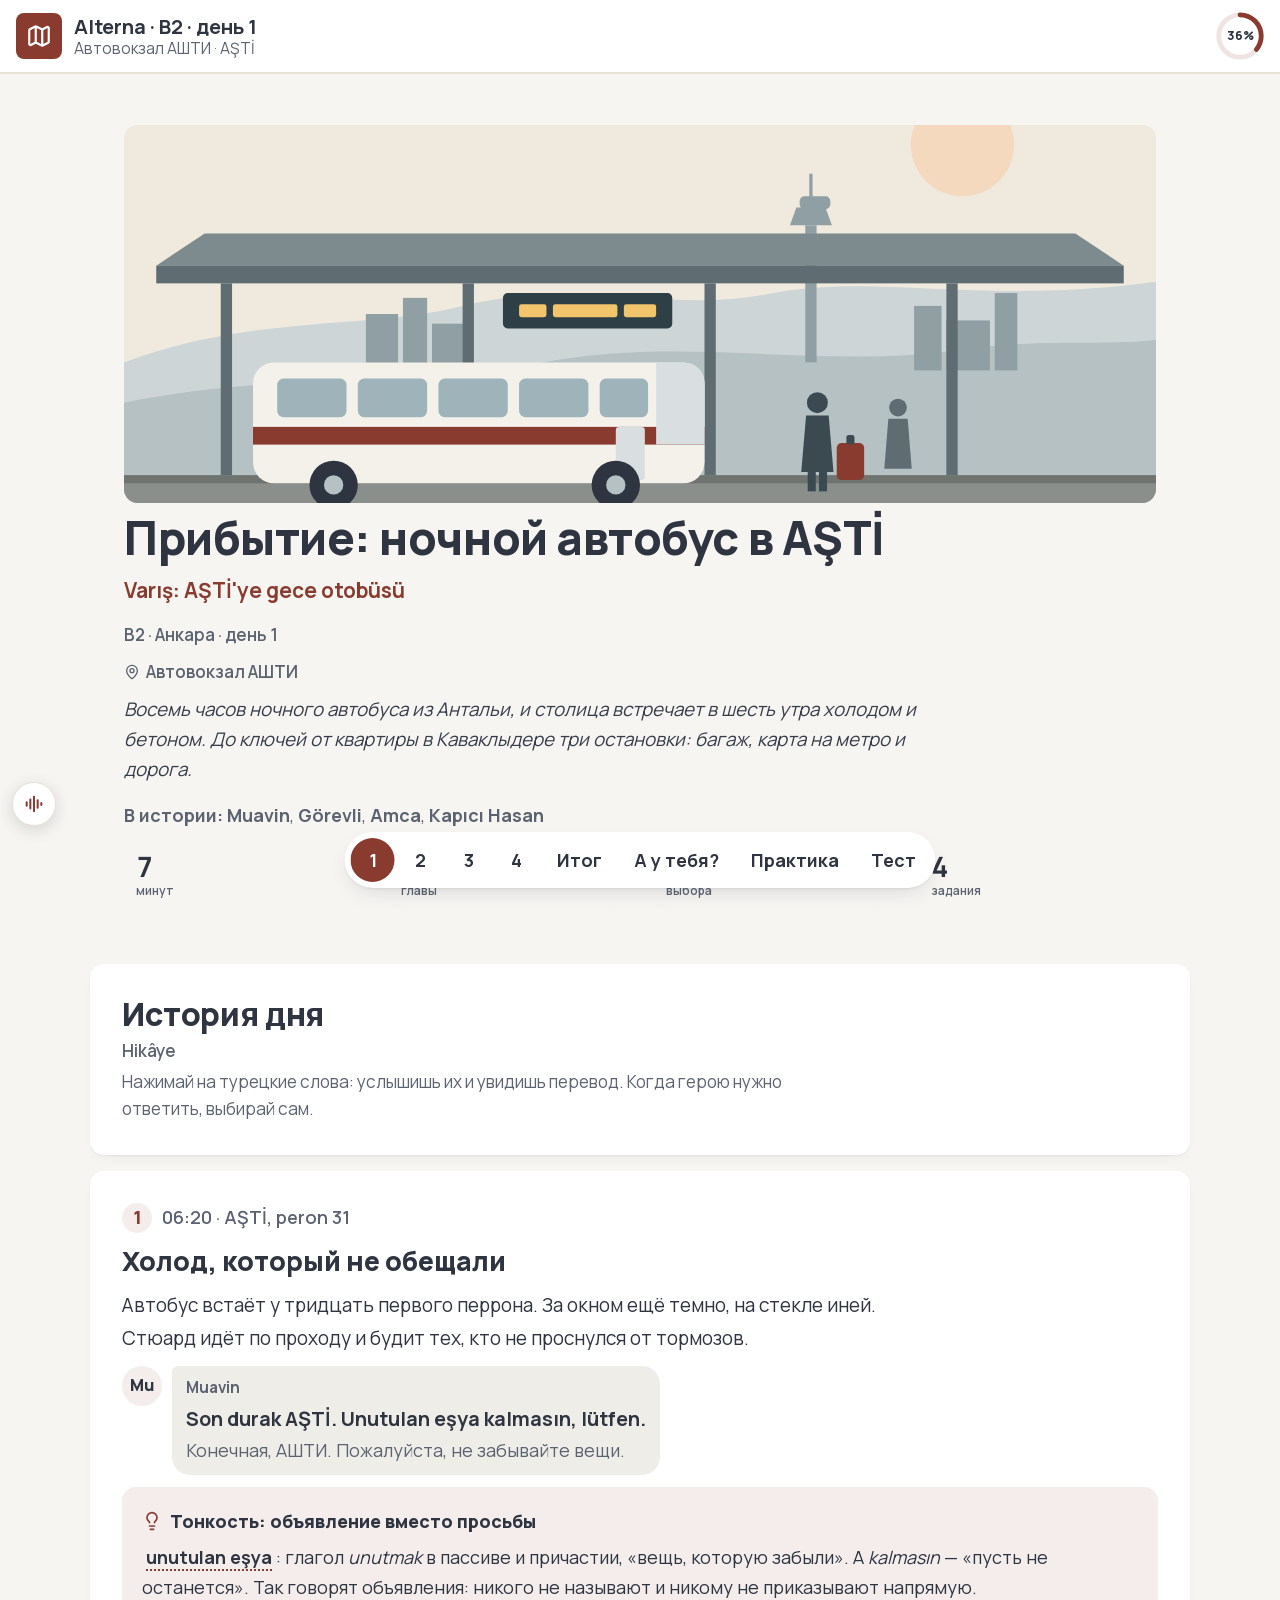
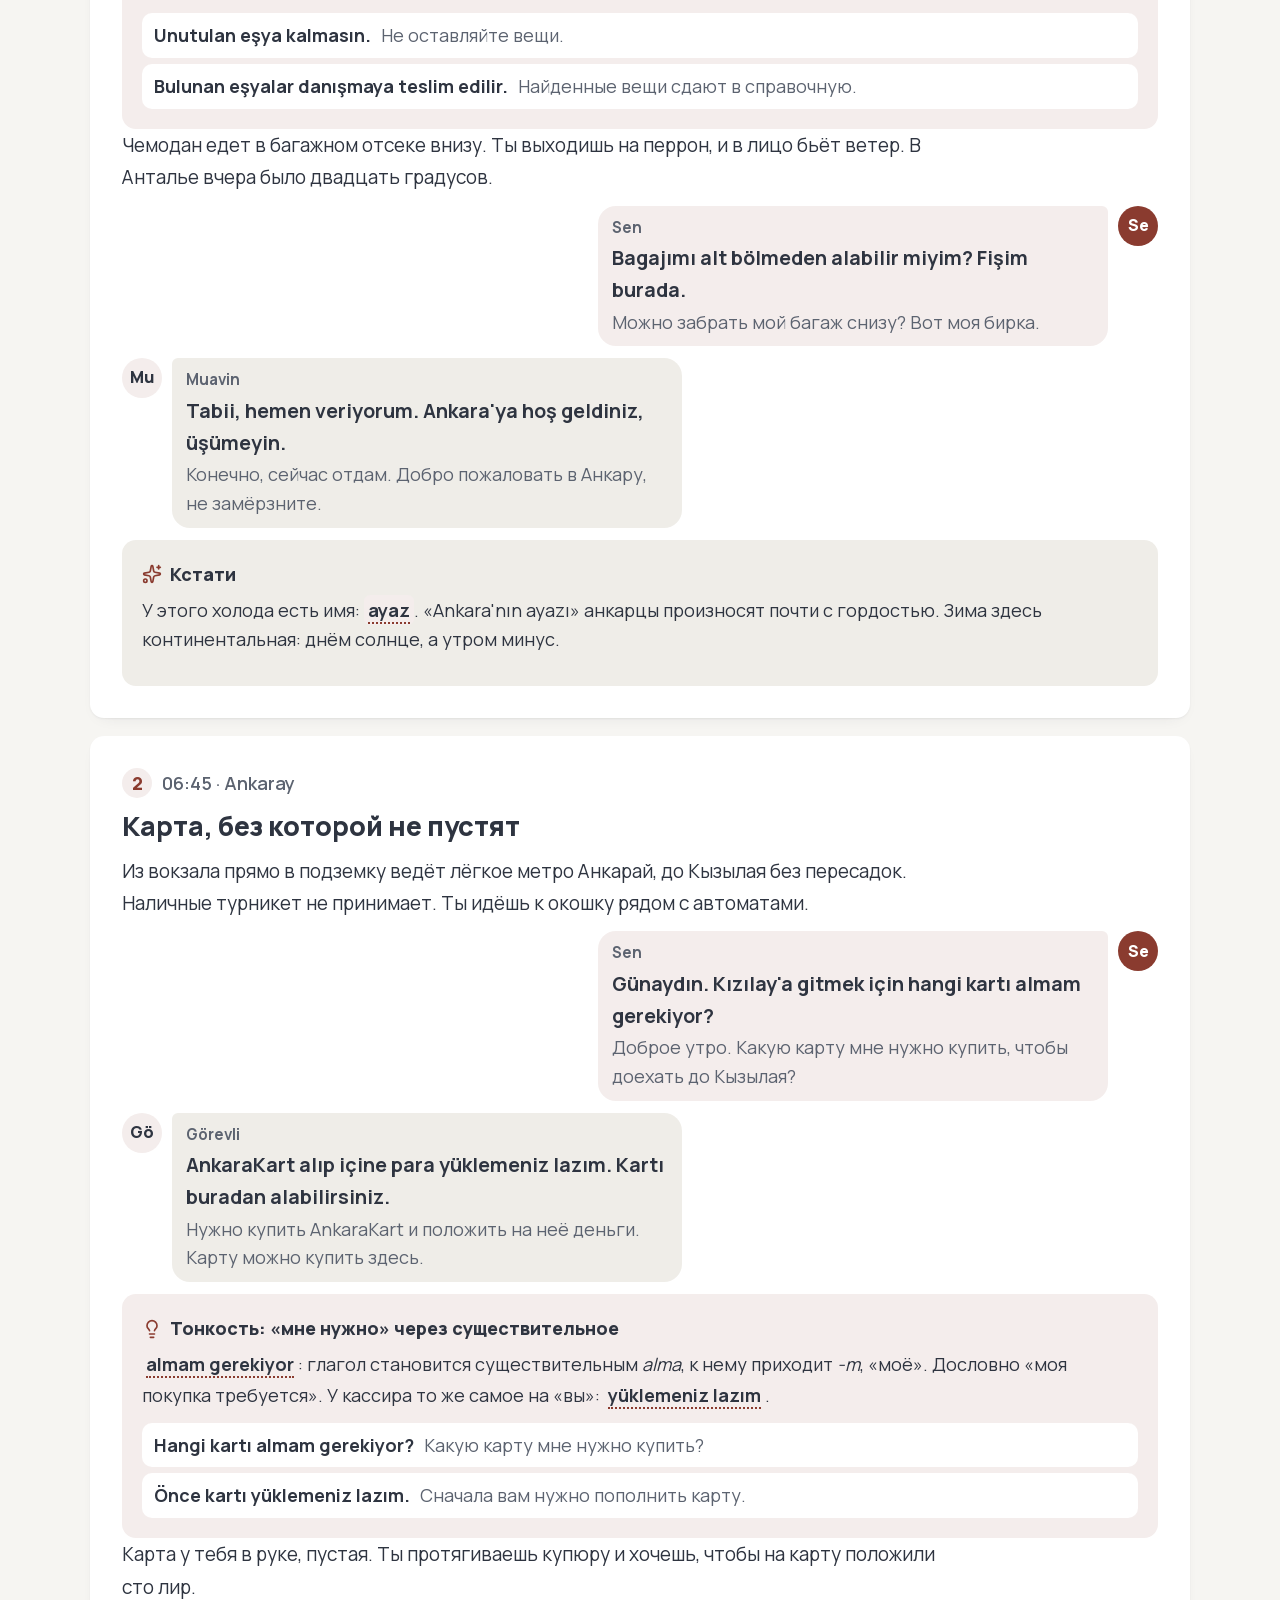
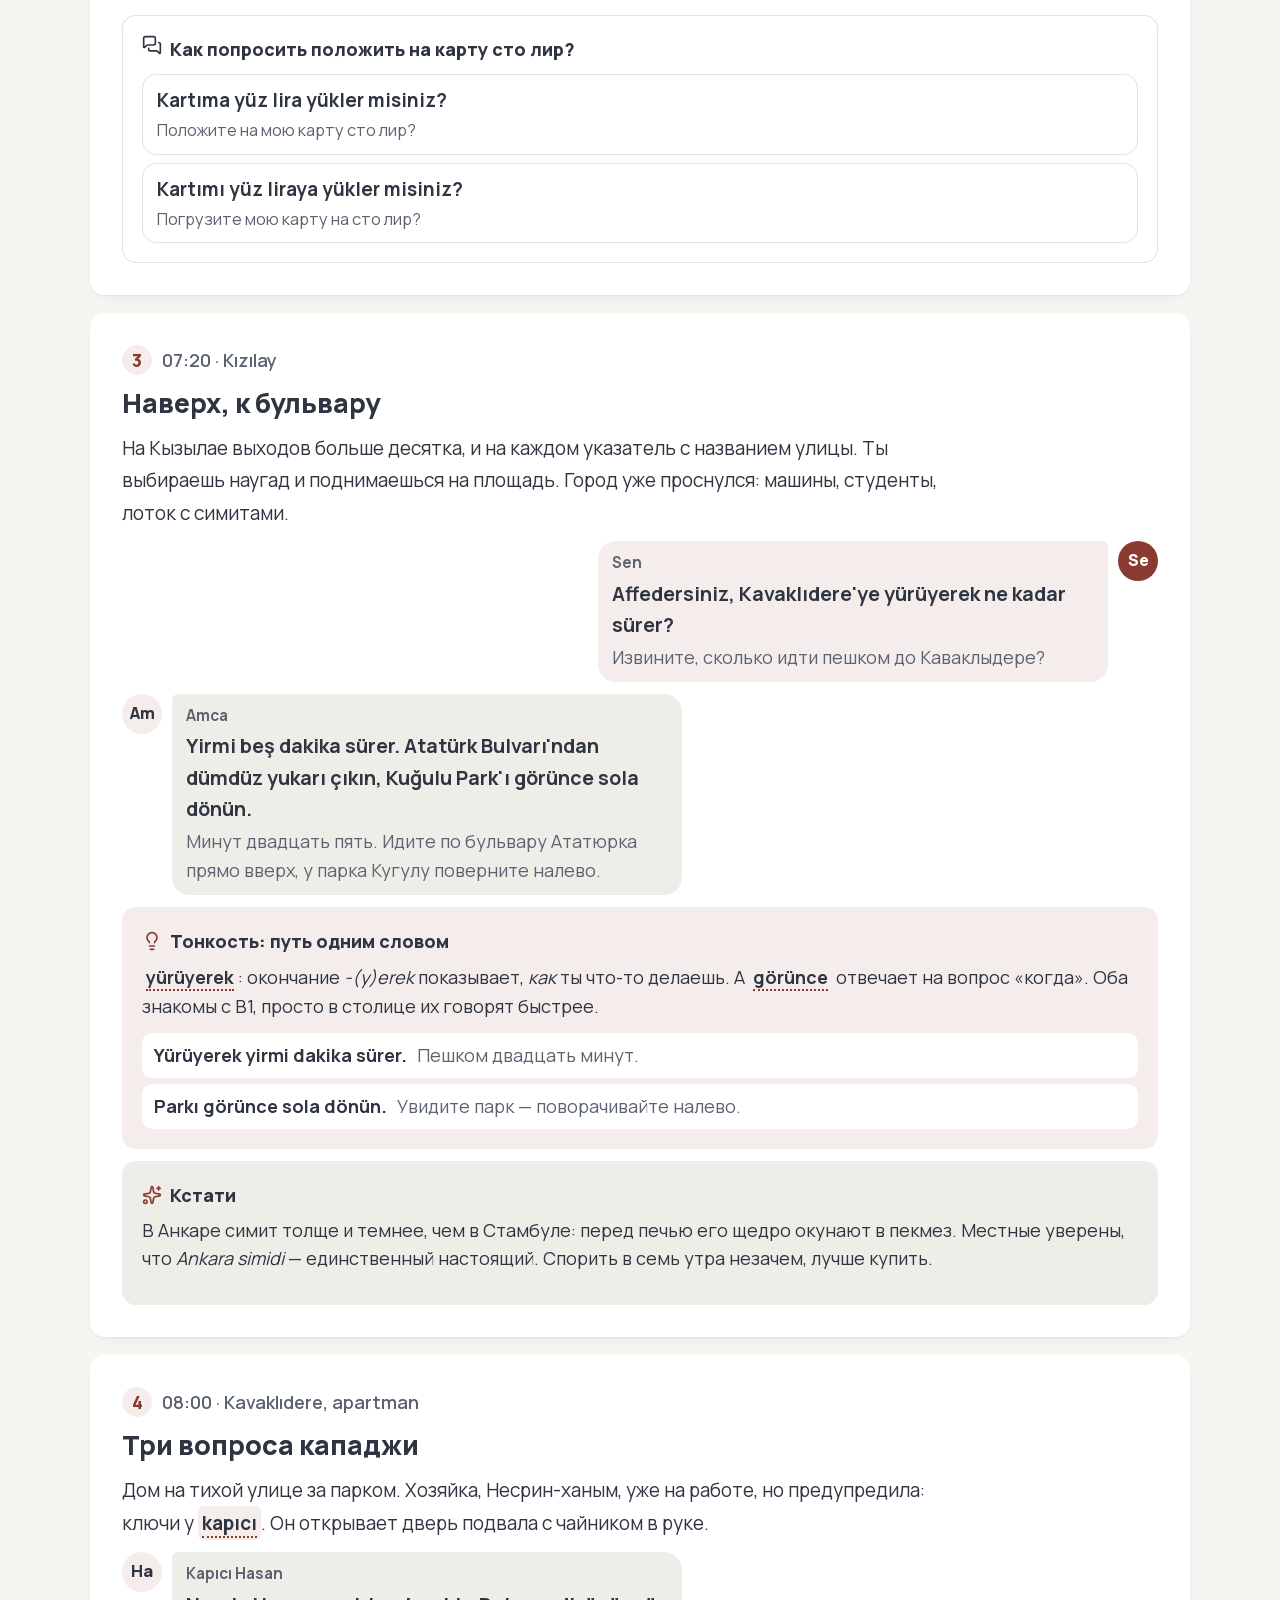
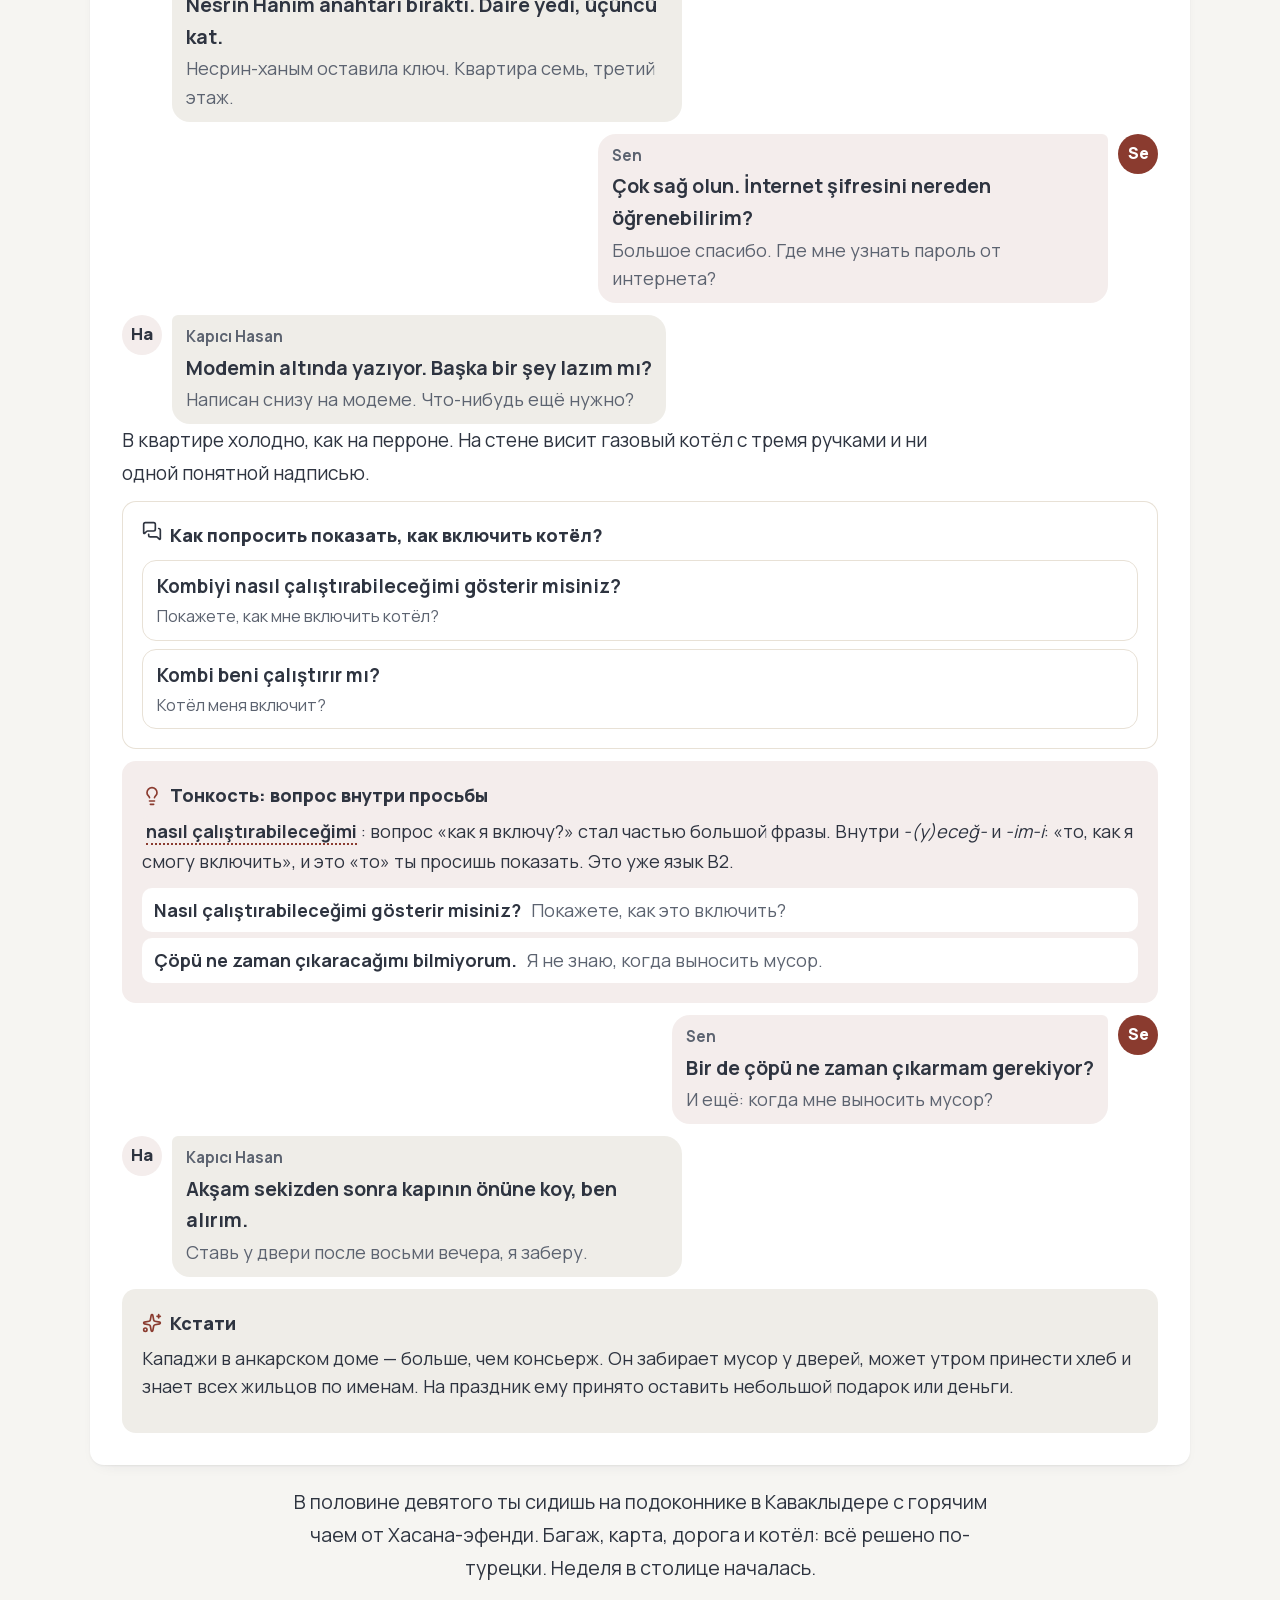
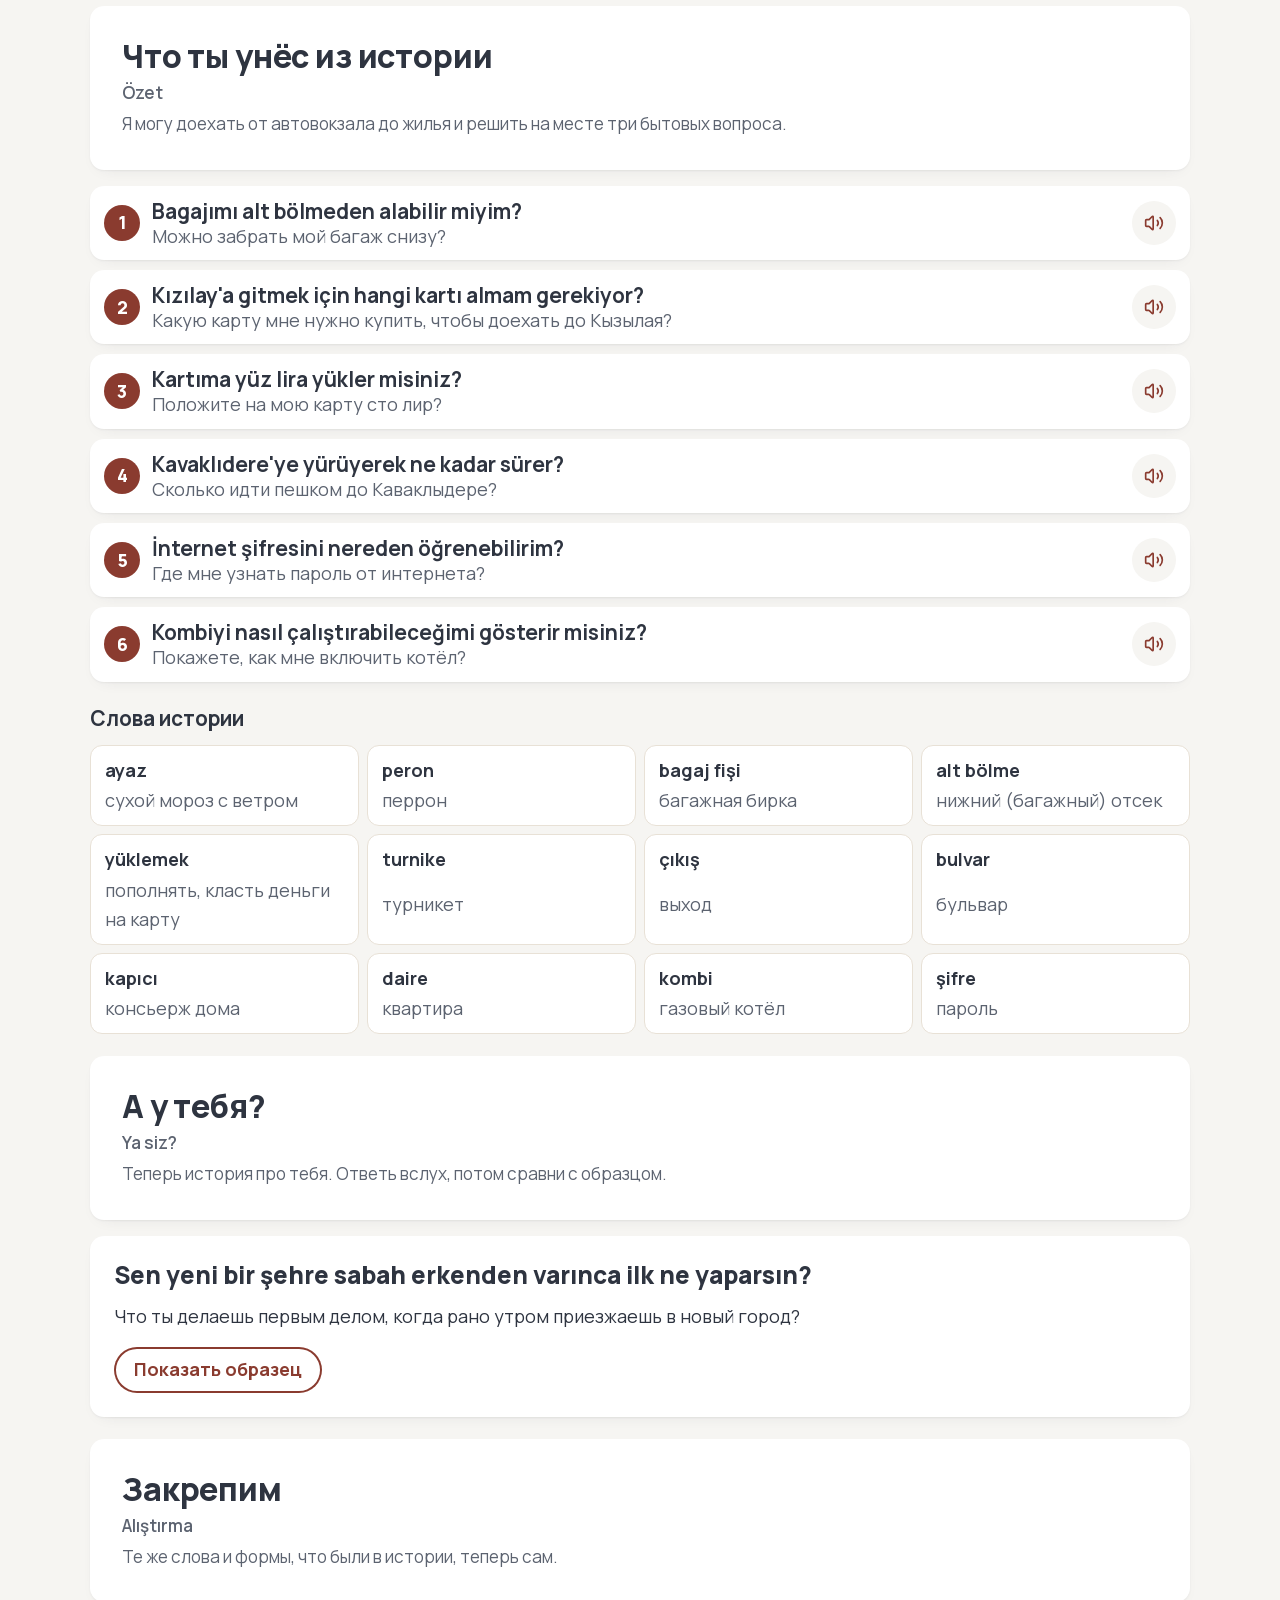
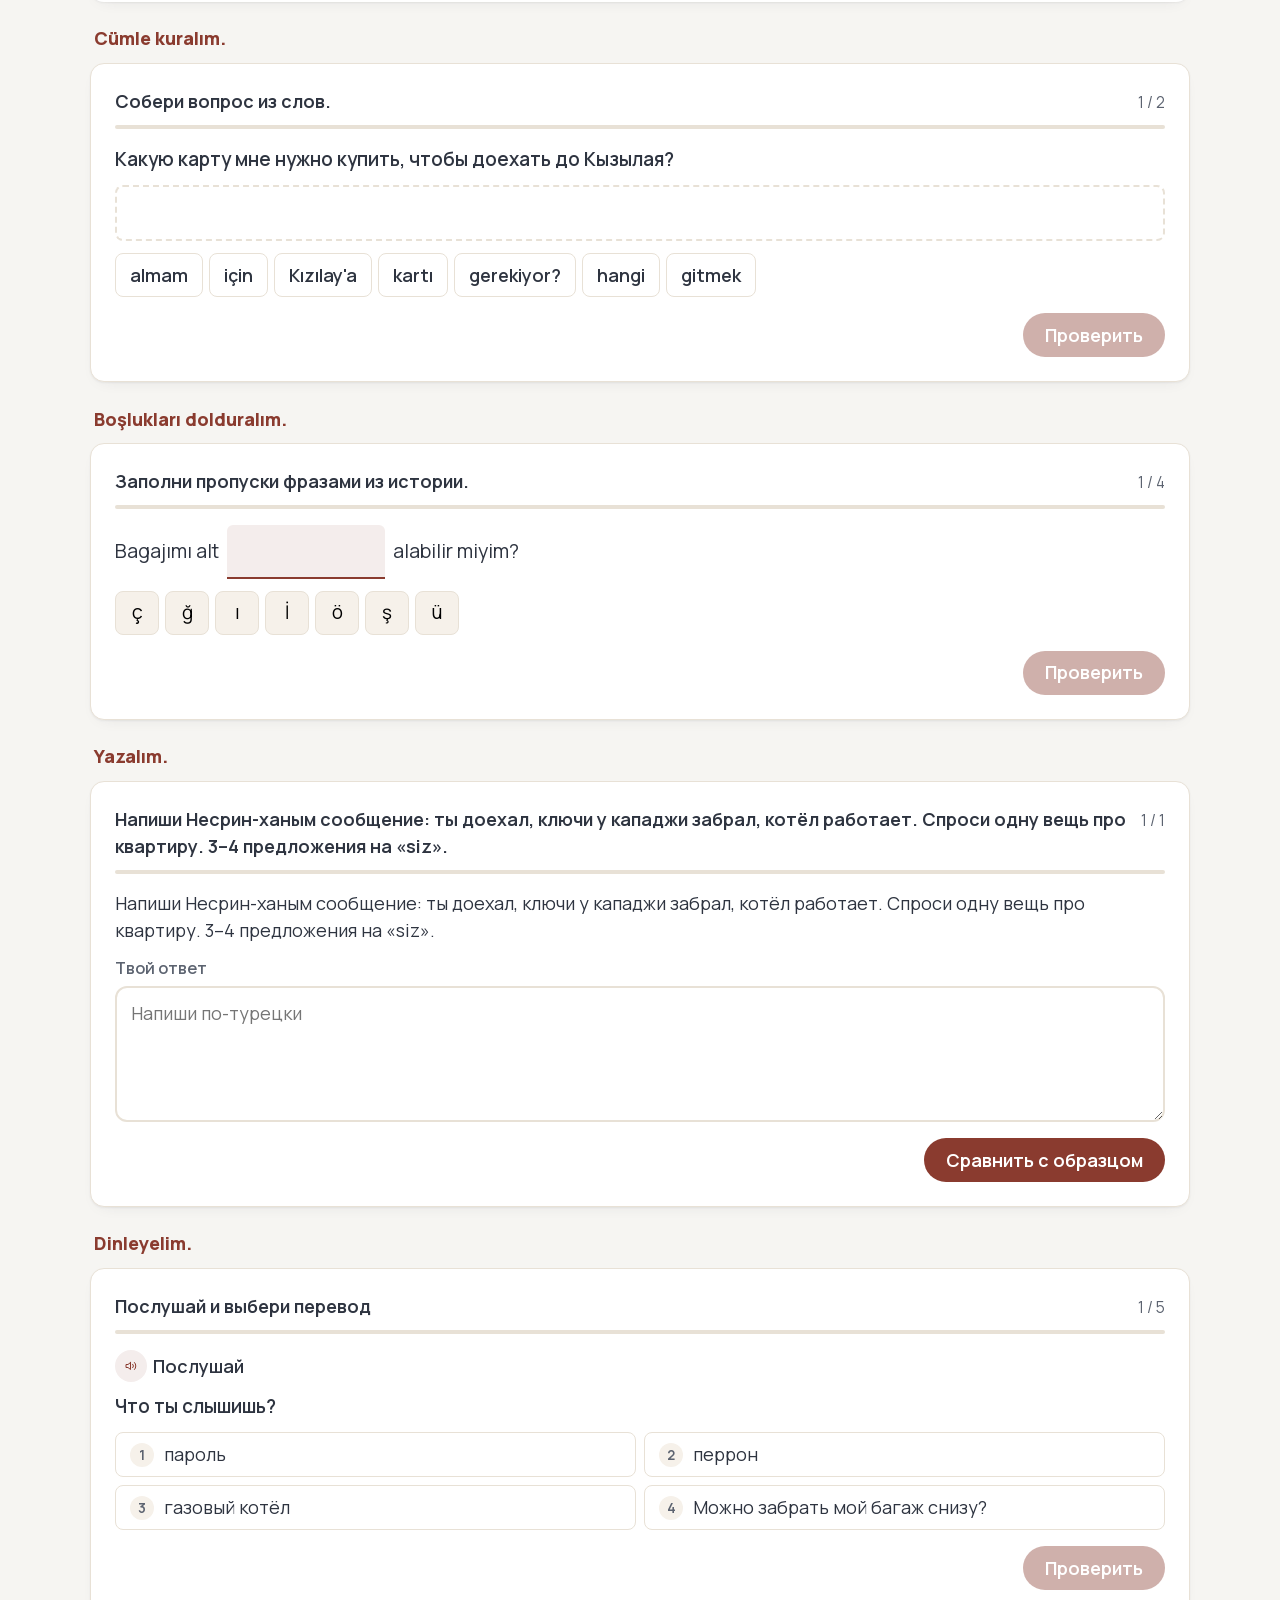
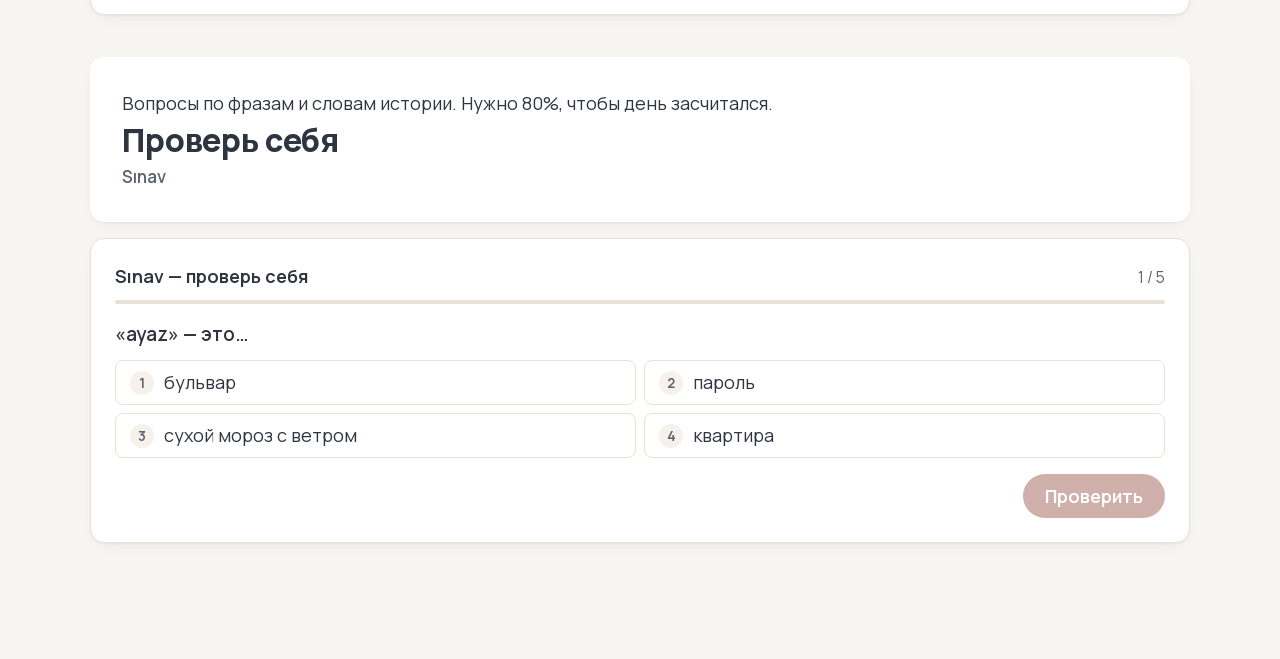
==== d.b2.01/index.html @ db825499 "Add alterna-ankara-b2" ====
<!doctype html>
<html lang="ru">
<head>
<meta charset="utf-8">
<meta name="viewport" content="width=device-width, initial-scale=1, viewport-fit=cover">
<meta name="color-scheme" content="light">
<meta name="alterna:topic" content="d.b2.01">
<meta name="alterna:version" content="1">
<meta name="alterna:lesson" content="1">
<meta name="alterna:kind" content="day">
<title>День 1. Прибытие: ночной автобус в AŞTİ</title>
<link rel="stylesheet" href="../kit/v1/kit.css">
<link rel="stylesheet" href="../kit/v1/lexicon.css">
<link rel="stylesheet" href="../kit/v1/day.css">
<link rel="stylesheet" href="../kit/v1/story.css">
<link rel="stylesheet" href="../kit/v1/lexicon-fonts.css">
<link rel="stylesheet" href="media/design.css">
</head>
<body class="lx dy st" data-city="ankara" data-lessons="1" data-design="b2-asti">
<!-- Собрано tools/build.mjs из src/days/d.b2.01.json. Руками не править. -->
<header class="lx-app">
  <span class="lx-app__logo"><span class="lx-app__ico"><svg aria-hidden="true" xmlns="http://www.w3.org/2000/svg" viewBox="0 0 24 24" fill="none" stroke="currentColor" stroke-width="2" stroke-linecap="round" stroke-linejoin="round" > <path d="M14.106 5.553a2 2 0 0 0 1.788 0l3.659-1.83A1 1 0 0 1 21 4.619v12.764a1 1 0 0 1-.553.894l-4.553 2.277a2 2 0 0 1-1.788 0l-4.212-2.106a2 2 0 0 0-1.788 0l-3.659 1.83A1 1 0 0 1 3 19.381V6.618a1 1 0 0 1 .553-.894l4.553-2.277a2 2 0 0 1 1.788 0z" /> <path d="M15 5.764v15" /> <path d="M9 3.236v15" /> </svg></span></span>
  <div class="lx-app__t"><b>Alterna · B2 · день 1</b><small>Автовокзал АШТИ · <span lang="tr">AŞTİ</span></small></div>
  
  <div class="lx-app__prog" title="Пройдено разделов урока"><svg class="lx-ring lx-app__ring" viewBox="0 0 36 36" aria-hidden="true"><circle class="lx-ring__bg" cx="18" cy="18" r="15.9155"/><circle class="lx-ring__fg" cx="18" cy="18" r="15.9155" pathLength="100" stroke-dasharray="0 100"/><text x="18" y="21" text-anchor="middle">0%</text></svg></div>
</header>
<main>
  <section data-section="intro" data-words="42" class="lx-hero">
      <div class="lx-scene" aria-hidden="true" data-ui><svg viewBox="0 0 1280 720" preserveAspectRatio="xMidYMid slice" width="100%" height="100%" focusable="false" xmlns="http://www.w3.org/2000/svg">
  <rect width="1280" height="720" fill="#efe9de"/>
  <circle cx="1040" cy="150" r="64" fill="#f4d9bf"/>
  <path d="M0 420 C160 360 300 380 420 350 C560 315 680 360 800 335 C930 308 1060 350 1280 320 V720 H0Z" fill="#cdd5d6"/>
  <path d="M0 470 C200 430 360 452 520 420 C700 386 860 430 1040 404 C1140 390 1220 400 1280 392 V720 H0Z" fill="#b5c1c3"/>
  <g fill="#8f9fa3">
    <rect x="845" y="250" width="14" height="170"/>
    <path d="M826 250 h52 l-8 -22 h-36z"/>
    <rect x="838" y="214" width="38" height="16" rx="6"/>
    <rect x="850" y="186" width="4" height="30"/>
    <rect x="300" y="360" width="40" height="70"/><rect x="346" y="340" width="30" height="90"/>
    <rect x="382" y="372" width="46" height="58"/><rect x="980" y="350" width="34" height="80"/>
    <rect x="1020" y="368" width="54" height="62"/><rect x="1080" y="334" width="28" height="96"/>
  </g>
  <rect x="0" y="560" width="1280" height="160" fill="#8a8f8c"/>
  <rect x="0" y="560" width="1280" height="10" fill="#6f7471"/>
  <g fill="#e8e2d6">
    <rect x="80" y="630" width="120" height="8"/><rect x="300" y="630" width="120" height="8"/>
    <rect x="520" y="630" width="120" height="8"/><rect x="740" y="630" width="120" height="8"/>
    <rect x="960" y="630" width="120" height="8"/><rect x="1180" y="630" width="120" height="8"/>
  </g>
  <path d="M40 300 H1240 L1180 260 H100Z" fill="#7d8b8f"/>
  <rect x="40" y="300" width="1200" height="22" fill="#5f6d72"/>
  <g fill="#5f6d72">
    <rect x="120" y="322" width="14" height="238"/><rect x="420" y="322" width="14" height="238"/>
    <rect x="720" y="322" width="14" height="238"/><rect x="1020" y="322" width="14" height="238"/>
  </g>
  <rect x="470" y="334" width="210" height="44" rx="6" fill="#2e3f45"/>
  <g fill="#f2c46b"><rect x="490" y="348" width="34" height="16" rx="3"/><rect x="532" y="348" width="80" height="16" rx="3"/><rect x="620" y="348" width="40" height="16" rx="3"/></g>
  <g>
    <rect x="160" y="420" width="560" height="150" rx="26" fill="#f4f1ea"/>
    <rect x="160" y="500" width="560" height="22" fill="#8a3b2f"/>
    <path d="M660 420 h34 a26 26 0 0 1 26 26 v76 h-60z" fill="#d9dfe0"/>
    <g fill="#9fb3bb"><rect x="190" y="440" width="86" height="48" rx="8"/><rect x="290" y="440" width="86" height="48" rx="8"/><rect x="390" y="440" width="86" height="48" rx="8"/><rect x="490" y="440" width="86" height="48" rx="8"/><rect x="590" y="440" width="60" height="48" rx="8"/></g>
    <rect x="610" y="500" width="36" height="66" rx="4" fill="#d9dfe0"/>
    <circle cx="260" cy="572" r="30" fill="#2e3440"/><circle cx="260" cy="572" r="12" fill="#b5c1c3"/>
    <circle cx="610" cy="572" r="30" fill="#2e3440"/><circle cx="610" cy="572" r="12" fill="#b5c1c3"/>
  </g>
  <g fill="#3a4a50">
    <circle cx="860" cy="470" r="13"/><path d="M846 486 h28 l6 70 h-40z"/><rect x="848" y="556" width="10" height="24"/><rect x="862" y="556" width="10" height="24"/>
    <rect x="884" y="520" width="34" height="46" rx="6" fill="#8a3b2f"/><rect x="896" y="510" width="10" height="12" rx="3"/>
    <circle cx="960" cy="476" r="11" fill="#5f6d72"/><path d="M948 490 h24 l5 62 h-34z" fill="#5f6d72"/>
  </g>
</svg></div>
      <p class="lx-tag">B2 · Анкара · день 1</p>
      <h1>Прибытие: ночной автобус в AŞTİ</h1>
      <p class="lx-hero__tr" lang="tr">Varış: AŞTİ'ye gece otobüsü</p>
      <p class="lx-hero__meta"><span class="lx-hero__pin"><svg aria-hidden="true" xmlns="http://www.w3.org/2000/svg" viewBox="0 0 24 24" fill="none" stroke="currentColor" stroke-width="2" stroke-linecap="round" stroke-linejoin="round" > <path d="M20 10c0 4.993-5.539 10.193-7.399 11.799a1 1 0 0 1-1.202 0C9.539 20.193 4 14.993 4 10a8 8 0 0 1 16 0" /> <circle cx="12" cy="10" r="3" /> </svg></span><span>Автовокзал АШТИ</span></p>
      <p class="lx-hero__intro st-hook">Восемь часов ночного автобуса из Антальи, и столица встречает в шесть утра холодом и бетоном. До ключей от квартиры в Каваклыдере три остановки: багаж, карта на метро и дорога.</p>
      <p class="st-cast"><span>В истории:</span> <b lang="tr">Muavin</b>, <b lang="tr">Görevli</b>, <b lang="tr">Amca</b>, <b lang="tr">Kapıcı Hasan</b></p>
      <ul class="lx-stats" data-ui>
        <li><b>7</b><span>минут</span></li><li><b>4</b><span>главы</span></li><li><b>2</b><span>выбора</span></li><li><b>4</b><span>задания</span></li>
      </ul>
  </section>

  <nav class="st-toc" data-scrollbar aria-label="Разделы урока">
    <ol class="st-toc__l">
      <li><a href="#ch-1" data-toc="ch-1" aria-label="Глава 1: Холод, который не обещали">1</a></li><li><a href="#ch-2" data-toc="ch-2" aria-label="Глава 2: Карта, без которой не пустят">2</a></li><li><a href="#ch-3" data-toc="ch-3" aria-label="Глава 3: Наверх, к бульвару">3</a></li><li><a href="#ch-4" data-toc="ch-4" aria-label="Глава 4: Три вопроса кападжи">4</a></li>
      <li><a href="#p-ozet" data-toc="p-ozet">Итог</a></li><li><a href="#p-yasiz" data-toc="p-yasiz">А у тебя?</a></li><li><a href="#p-practice" data-toc="p-practice">Практика</a></li><li><a href="#p-check" data-toc="p-check">Тест</a></li>
    </ol>
    <span class="st-toc__bar" aria-hidden="true"></span>
  </nav>

  <section data-section="hikaye" data-words="455" id="p-hikaye" class="st-sec">
      <div class="lx-ph st-head">
        <p class="lx-kicker"><span class="lx-kicker__ico"><svg aria-hidden="true" xmlns="http://www.w3.org/2000/svg" viewBox="0 0 24 24" fill="none" stroke="currentColor" stroke-width="2" stroke-linecap="round" stroke-linejoin="round" > <path d="M12 5v16" /> <path d="M16 13h2" /> <path d="M16 9h2" /> <path d="M20.001 19A2 2 0 0022 17V5a2 2 0 00-1.999-2L16 3.002A5 5 0 0012 5a5 5 0 00-4-2H4a2 2 0 00-2 2v12a2 2 0 001.999 2H8a5 5 0 014 2 5 5 0 014-2z" /> <path d="M6 13h2" /> <path d="M6 9h2" /> </svg></span><span lang="tr">Hikâye</span></p>
        <h2>История дня</h2>
        <p class="lx-hint">Нажимай на турецкие слова: услышишь их и увидишь перевод. Когда герою нужно ответить, выбирай сам.</p>
      </div>
      <div class="st-chs">
      <article class="st-ch" id="ch-1" style="--i:0">
        <p class="st-ch__k"><span class="st-ch__n" data-ui>1</span><span class="st-ch__t">06:20 · AŞTİ, peron 31</span></p>
        <h3 class="st-ch__h">Холод, который не обещали</h3>
        <p class="st-p">Автобус встаёт у тридцать первого перрона. За окном ещё темно, на стекле иней. Стюард идёт по проходу и будит тех, кто не проснулся от тормозов.</p>
        <div class="st-b"><span class="st-b__ava" aria-hidden="true" data-ui>Mu</span><div class="st-b__body"><span class="st-b__who" lang="tr">Muavin</span><p class="st-b__tr" lang="tr" data-say="Son durak AŞTİ. Unutulan eşya kalmasın, lütfen.">Son durak AŞTİ. Unutulan eşya kalmasın, lütfen.</p><p class="st-b__ru">Конечная, АШТИ. Пожалуйста, не забывайте вещи.</p></div></div>
        <div class="st-note" role="note"><p class="st-note__h"><span class="st-note__ico"><svg aria-hidden="true" xmlns="http://www.w3.org/2000/svg" viewBox="0 0 24 24" fill="none" stroke="currentColor" stroke-width="2" stroke-linecap="round" stroke-linejoin="round" > <path d="M15 14c.2-1 .7-1.7 1.5-2.5 1-.9 1.5-2.2 1.5-3.5A6 6 0 0 0 6 8c0 1 .2 2.2 1.5 3.5.7.7 1.3 1.5 1.5 2.5" /> <path d="M9 18h6" /> <path d="M10 22h4" /> </svg></span><span>Тонкость: объявление вместо просьбы</span></p><p><button type="button" class="st-w" data-say="unutulan eşya" aria-expanded="false"><span lang="tr">unutulan eşya</span><span class="st-w__ru">забытая вещь</span></button>: глагол <em>unutmak</em> в пассиве и причастии, «вещь, которую забыли». А <em>kalmasın</em> — «пусть не останется». Так говорят объявления: никого не называют и никому не приказывают напрямую.</p><ul class="st-note__ex"><li><b lang="tr" data-say="Unutulan eşya kalmasın.">Unutulan eşya kalmasın.</b><span>Не оставляйте вещи.</span></li><li><b lang="tr" data-say="Bulunan eşyalar danışmaya teslim edilir.">Bulunan eşyalar danışmaya teslim edilir.</b><span>Найденные вещи сдают в справочную.</span></li></ul></div>
        <p class="st-p">Чемодан едет в багажном отсеке внизу. Ты выходишь на перрон, и в лицо бьёт ветер. В Анталье вчера было двадцать градусов.</p>
        <div class="st-b st-b--me"><span class="st-b__ava" aria-hidden="true" data-ui>Se</span><div class="st-b__body"><span class="st-b__who" lang="tr">Sen</span><p class="st-b__tr" lang="tr" data-say="Bagajımı alt bölmeden alabilir miyim? Fişim burada.">Bagajımı alt bölmeden alabilir miyim? Fişim burada.</p><p class="st-b__ru">Можно забрать мой багаж снизу? Вот моя бирка.</p></div></div>
        <div class="st-b"><span class="st-b__ava" aria-hidden="true" data-ui>Mu</span><div class="st-b__body"><span class="st-b__who" lang="tr">Muavin</span><p class="st-b__tr" lang="tr" data-say="Tabii, hemen veriyorum. Ankara'ya hoş geldiniz, üşümeyin.">Tabii, hemen veriyorum. Ankara'ya hoş geldiniz, üşümeyin.</p><p class="st-b__ru">Конечно, сейчас отдам. Добро пожаловать в Анкару, не замёрзните.</p></div></div>
        <div class="st-quirk" role="note"><p class="st-quirk__h"><span class="st-quirk__ico"><svg aria-hidden="true" xmlns="http://www.w3.org/2000/svg" viewBox="0 0 24 24" fill="none" stroke="currentColor" stroke-width="2" stroke-linecap="round" stroke-linejoin="round" > <path d="M11.017 2.814a1 1 0 0 1 1.966 0l1.051 5.558a2 2 0 0 0 1.594 1.594l5.558 1.051a1 1 0 0 1 0 1.966l-5.558 1.051a2 2 0 0 0-1.594 1.594l-1.051 5.558a1 1 0 0 1-1.966 0l-1.051-5.558a2 2 0 0 0-1.594-1.594l-5.558-1.051a1 1 0 0 1 0-1.966l5.558-1.051a2 2 0 0 0 1.594-1.594z" /> <path d="M20 2v4" /> <path d="M22 4h-4" /> <circle cx="4" cy="20" r="2" /> </svg></span><span>Кстати</span></p><p>У этого холода есть имя: <button type="button" class="st-w" data-say="ayaz" aria-expanded="false"><span lang="tr">ayaz</span><span class="st-w__ru">сухой мороз с ветром</span></button>. «Ankara'nın ayazı» анкарцы произносят почти с гордостью. Зима здесь континентальная: днём солнце, а утром минус.</p></div>
      </article>
      <article class="st-ch" id="ch-2" style="--i:1">
        <p class="st-ch__k"><span class="st-ch__n" data-ui>2</span><span class="st-ch__t">06:45 · Ankaray</span></p>
        <h3 class="st-ch__h">Карта, без которой не пустят</h3>
        <p class="st-p">Из вокзала прямо в подземку ведёт лёгкое метро Анкарай, до Кызылая без пересадок. Наличные турникет не принимает. Ты идёшь к окошку рядом с автоматами.</p>
        <div class="st-b st-b--me"><span class="st-b__ava" aria-hidden="true" data-ui>Se</span><div class="st-b__body"><span class="st-b__who" lang="tr">Sen</span><p class="st-b__tr" lang="tr" data-say="Günaydın. Kızılay'a gitmek için hangi kartı almam gerekiyor?">Günaydın. Kızılay'a gitmek için hangi kartı almam gerekiyor?</p><p class="st-b__ru">Доброе утро. Какую карту мне нужно купить, чтобы доехать до Кызылая?</p></div></div>
        <div class="st-b"><span class="st-b__ava" aria-hidden="true" data-ui>Gö</span><div class="st-b__body"><span class="st-b__who" lang="tr">Görevli</span><p class="st-b__tr" lang="tr" data-say="AnkaraKart alıp içine para yüklemeniz lazım. Kartı buradan alabilirsiniz.">AnkaraKart alıp içine para yüklemeniz lazım. Kartı buradan alabilirsiniz.</p><p class="st-b__ru">Нужно купить AnkaraKart и положить на неё деньги. Карту можно купить здесь.</p></div></div>
        <div class="st-note" role="note"><p class="st-note__h"><span class="st-note__ico"><svg aria-hidden="true" xmlns="http://www.w3.org/2000/svg" viewBox="0 0 24 24" fill="none" stroke="currentColor" stroke-width="2" stroke-linecap="round" stroke-linejoin="round" > <path d="M15 14c.2-1 .7-1.7 1.5-2.5 1-.9 1.5-2.2 1.5-3.5A6 6 0 0 0 6 8c0 1 .2 2.2 1.5 3.5.7.7 1.3 1.5 1.5 2.5" /> <path d="M9 18h6" /> <path d="M10 22h4" /> </svg></span><span>Тонкость: «мне нужно» через существительное</span></p><p><button type="button" class="st-w" data-say="almam gerekiyor" aria-expanded="false"><span lang="tr">almam gerekiyor</span><span class="st-w__ru">мне нужно купить</span></button>: глагол становится существительным <em>alma</em>, к нему приходит <em>-m</em>, «моё». Дословно «моя покупка требуется». У кассира то же самое на «вы»: <button type="button" class="st-w" data-say="yüklemeniz lazım" aria-expanded="false"><span lang="tr">yüklemeniz lazım</span><span class="st-w__ru">вам нужно пополнить</span></button>.</p><ul class="st-note__ex"><li><b lang="tr" data-say="Hangi kartı almam gerekiyor?">Hangi kartı almam gerekiyor?</b><span>Какую карту мне нужно купить?</span></li><li><b lang="tr" data-say="Önce kartı yüklemeniz lazım.">Önce kartı yüklemeniz lazım.</b><span>Сначала вам нужно пополнить карту.</span></li></ul></div>
        <p class="st-p">Карта у тебя в руке, пустая. Ты протягиваешь купюру и хочешь, чтобы на карту положили сто лир.</p>
        <div class="st-choice" data-choice="ch2-6">
          <p class="st-choice__q"><span class="st-choice__ico"><svg aria-hidden="true" xmlns="http://www.w3.org/2000/svg" viewBox="0 0 24 24" fill="none" stroke="currentColor" stroke-width="2" stroke-linecap="round" stroke-linejoin="round" > <path d="M16 10a2 2 0 0 1-2 2H6.828a2 2 0 0 0-1.414.586l-2.202 2.202A.71.71 0 0 1 2 14.286V4a2 2 0 0 1 2-2h10a2 2 0 0 1 2 2z" /> <path d="M20 9a2 2 0 0 1 2 2v10.286a.71.71 0 0 1-1.212.502l-2.202-2.202A2 2 0 0 0 17.172 19H10a2 2 0 0 1-2-2v-1" /> </svg></span><span>Как попросить положить на карту сто лир?</span></p>
          <div class="st-choice__opts" data-ui><button type="button" class="st-opt" data-ok="true" data-then="Кассир кивает, пищит терминал. «Yüklendi, iyi yolculuklar». Деньги идут «на карту»: дательный падеж, «kartıma»." data-say="Kartıma yüz lira yükler misiniz?"><b lang="tr">Kartıma yüz lira yükler misiniz?</b><span>Положите на мою карту сто лир?</span></button><button type="button" class="st-opt" data-ok="false" data-then="Кассир поднимает бровь: грузить карту куда? «Kartımı» — «карту» как груз. Пополняют «karta»: «kartıma yüz lira yüklemek»." data-say="Kartımı yüz liraya yükler misiniz?"><b lang="tr">Kartımı yüz liraya yükler misiniz?</b><span>Погрузите мою карту на сто лир?</span></button></div>
          <p class="st-choice__then" aria-live="polite" hidden></p>
        </div>
      </article>
      <article class="st-ch" id="ch-3" style="--i:2">
        <p class="st-ch__k"><span class="st-ch__n" data-ui>3</span><span class="st-ch__t">07:20 · Kızılay</span></p>
        <h3 class="st-ch__h">Наверх, к бульвару</h3>
        <p class="st-p">На Кызылае выходов больше десятка, и на каждом указатель с названием улицы. Ты выбираешь наугад и поднимаешься на площадь. Город уже проснулся: машины, студенты, лоток с симитами.</p>
        <div class="st-b st-b--me"><span class="st-b__ava" aria-hidden="true" data-ui>Se</span><div class="st-b__body"><span class="st-b__who" lang="tr">Sen</span><p class="st-b__tr" lang="tr" data-say="Affedersiniz, Kavaklıdere'ye yürüyerek ne kadar sürer?">Affedersiniz, Kavaklıdere'ye yürüyerek ne kadar sürer?</p><p class="st-b__ru">Извините, сколько идти пешком до Каваклыдере?</p></div></div>
        <div class="st-b"><span class="st-b__ava" aria-hidden="true" data-ui>Am</span><div class="st-b__body"><span class="st-b__who" lang="tr">Amca</span><p class="st-b__tr" lang="tr" data-say="Yirmi beş dakika sürer. Atatürk Bulvarı'ndan dümdüz yukarı çıkın, Kuğulu Park'ı görünce sola dönün.">Yirmi beş dakika sürer. Atatürk Bulvarı'ndan dümdüz yukarı çıkın, Kuğulu Park'ı görünce sola dönün.</p><p class="st-b__ru">Минут двадцать пять. Идите по бульвару Ататюрка прямо вверх, у парка Кугулу поверните налево.</p></div></div>
        <div class="st-note" role="note"><p class="st-note__h"><span class="st-note__ico"><svg aria-hidden="true" xmlns="http://www.w3.org/2000/svg" viewBox="0 0 24 24" fill="none" stroke="currentColor" stroke-width="2" stroke-linecap="round" stroke-linejoin="round" > <path d="M15 14c.2-1 .7-1.7 1.5-2.5 1-.9 1.5-2.2 1.5-3.5A6 6 0 0 0 6 8c0 1 .2 2.2 1.5 3.5.7.7 1.3 1.5 1.5 2.5" /> <path d="M9 18h6" /> <path d="M10 22h4" /> </svg></span><span>Тонкость: путь одним словом</span></p><p><button type="button" class="st-w" data-say="yürüyerek" aria-expanded="false"><span lang="tr">yürüyerek</span><span class="st-w__ru">пешком</span></button>: окончание <em>-(y)erek</em> показывает, <em>как</em> ты что-то делаешь. А <button type="button" class="st-w" data-say="görünce" aria-expanded="false"><span lang="tr">görünce</span><span class="st-w__ru">как увидите</span></button> отвечает на вопрос «когда». Оба знакомы с B1, просто в столице их говорят быстрее.</p><ul class="st-note__ex"><li><b lang="tr" data-say="Yürüyerek yirmi dakika sürer.">Yürüyerek yirmi dakika sürer.</b><span>Пешком двадцать минут.</span></li><li><b lang="tr" data-say="Parkı görünce sola dönün.">Parkı görünce sola dönün.</b><span>Увидите парк — поворачивайте налево.</span></li></ul></div>
        <div class="st-quirk" role="note"><p class="st-quirk__h"><span class="st-quirk__ico"><svg aria-hidden="true" xmlns="http://www.w3.org/2000/svg" viewBox="0 0 24 24" fill="none" stroke="currentColor" stroke-width="2" stroke-linecap="round" stroke-linejoin="round" > <path d="M11.017 2.814a1 1 0 0 1 1.966 0l1.051 5.558a2 2 0 0 0 1.594 1.594l5.558 1.051a1 1 0 0 1 0 1.966l-5.558 1.051a2 2 0 0 0-1.594 1.594l-1.051 5.558a1 1 0 0 1-1.966 0l-1.051-5.558a2 2 0 0 0-1.594-1.594l-5.558-1.051a1 1 0 0 1 0-1.966l5.558-1.051a2 2 0 0 0 1.594-1.594z" /> <path d="M20 2v4" /> <path d="M22 4h-4" /> <circle cx="4" cy="20" r="2" /> </svg></span><span>Кстати</span></p><p>В Анкаре симит толще и темнее, чем в Стамбуле: перед печью его щедро окунают в пекмез. Местные уверены, что <em>Ankara simidi</em> — единственный настоящий. Спорить в семь утра незачем, лучше купить.</p></div>
      </article>
      <article class="st-ch" id="ch-4" style="--i:3">
        <p class="st-ch__k"><span class="st-ch__n" data-ui>4</span><span class="st-ch__t">08:00 · Kavaklıdere, apartman</span></p>
        <h3 class="st-ch__h">Три вопроса кападжи</h3>
        <p class="st-p">Дом на тихой улице за парком. Хозяйка, Несрин-ханым, уже на работе, но предупредила: ключи у <button type="button" class="st-w" data-say="kapıcı" aria-expanded="false"><span lang="tr">kapıcı</span><span class="st-w__ru">консьерж дома</span></button>. Он открывает дверь подвала с чайником в руке.</p>
        <div class="st-b"><span class="st-b__ava" aria-hidden="true" data-ui>Ha</span><div class="st-b__body"><span class="st-b__who" lang="tr">Kapıcı Hasan</span><p class="st-b__tr" lang="tr" data-say="Nesrin Hanım anahtarı bıraktı. Daire yedi, üçüncü kat.">Nesrin Hanım anahtarı bıraktı. Daire yedi, üçüncü kat.</p><p class="st-b__ru">Несрин-ханым оставила ключ. Квартира семь, третий этаж.</p></div></div>
        <div class="st-b st-b--me"><span class="st-b__ava" aria-hidden="true" data-ui>Se</span><div class="st-b__body"><span class="st-b__who" lang="tr">Sen</span><p class="st-b__tr" lang="tr" data-say="Çok sağ olun. İnternet şifresini nereden öğrenebilirim?">Çok sağ olun. İnternet şifresini nereden öğrenebilirim?</p><p class="st-b__ru">Большое спасибо. Где мне узнать пароль от интернета?</p></div></div>
        <div class="st-b"><span class="st-b__ava" aria-hidden="true" data-ui>Ha</span><div class="st-b__body"><span class="st-b__who" lang="tr">Kapıcı Hasan</span><p class="st-b__tr" lang="tr" data-say="Modemin altında yazıyor. Başka bir şey lazım mı?">Modemin altında yazıyor. Başka bir şey lazım mı?</p><p class="st-b__ru">Написан снизу на модеме. Что-нибудь ещё нужно?</p></div></div>
        <p class="st-p">В квартире холодно, как на перроне. На стене висит газовый котёл с тремя ручками и ни одной понятной надписью.</p>
        <div class="st-choice" data-choice="ch4-6">
          <p class="st-choice__q"><span class="st-choice__ico"><svg aria-hidden="true" xmlns="http://www.w3.org/2000/svg" viewBox="0 0 24 24" fill="none" stroke="currentColor" stroke-width="2" stroke-linecap="round" stroke-linejoin="round" > <path d="M16 10a2 2 0 0 1-2 2H6.828a2 2 0 0 0-1.414.586l-2.202 2.202A.71.71 0 0 1 2 14.286V4a2 2 0 0 1 2-2h10a2 2 0 0 1 2 2z" /> <path d="M20 9a2 2 0 0 1 2 2v10.286a.71.71 0 0 1-1.212.502l-2.202-2.202A2 2 0 0 0 17.172 19H10a2 2 0 0 1-2-2v-1" /> </svg></span><span>Как попросить показать, как включить котёл?</span></p>
          <div class="st-choice__opts" data-ui><button type="button" class="st-opt" data-ok="true" data-then="«Gel, göstereyim». Хасан-эфенди поднимается с тобой, крутит правую ручку, и котёл гудит. Через десять минут батареи тёплые." data-say="Kombiyi nasıl çalıştırabileceğimi gösterir misiniz?"><b lang="tr">Kombiyi nasıl çalıştırabileceğimi gösterir misiniz?</b><span>Покажете, как мне включить котёл?</span></button><button type="button" class="st-opt" data-ok="false" data-then="Хасан-эфенди смеётся: «Kombi seni değil, sen kombiyi çalıştıracaksın». Не котёл тебя включает, а ты его. Включаешь «что»: «kombiyi çalıştırmak»." data-say="Kombi beni çalıştırır mı?"><b lang="tr">Kombi beni çalıştırır mı?</b><span>Котёл меня включит?</span></button></div>
          <p class="st-choice__then" aria-live="polite" hidden></p>
        </div>
        <div class="st-note" role="note"><p class="st-note__h"><span class="st-note__ico"><svg aria-hidden="true" xmlns="http://www.w3.org/2000/svg" viewBox="0 0 24 24" fill="none" stroke="currentColor" stroke-width="2" stroke-linecap="round" stroke-linejoin="round" > <path d="M15 14c.2-1 .7-1.7 1.5-2.5 1-.9 1.5-2.2 1.5-3.5A6 6 0 0 0 6 8c0 1 .2 2.2 1.5 3.5.7.7 1.3 1.5 1.5 2.5" /> <path d="M9 18h6" /> <path d="M10 22h4" /> </svg></span><span>Тонкость: вопрос внутри просьбы</span></p><p><button type="button" class="st-w" data-say="nasıl çalıştırabileceğimi" aria-expanded="false"><span lang="tr">nasıl çalıştırabileceğimi</span><span class="st-w__ru">как я могу включить</span></button>: вопрос «как я включу?» стал частью большой фразы. Внутри <em>-(y)eceğ-</em> и <em>-im-i</em>: «то, как я смогу включить», и это «то» ты просишь показать. Это уже язык B2.</p><ul class="st-note__ex"><li><b lang="tr" data-say="Nasıl çalıştırabileceğimi gösterir misiniz?">Nasıl çalıştırabileceğimi gösterir misiniz?</b><span>Покажете, как это включить?</span></li><li><b lang="tr" data-say="Çöpü ne zaman çıkaracağımı bilmiyorum.">Çöpü ne zaman çıkaracağımı bilmiyorum.</b><span>Я не знаю, когда выносить мусор.</span></li></ul></div>
        <div class="st-b st-b--me"><span class="st-b__ava" aria-hidden="true" data-ui>Se</span><div class="st-b__body"><span class="st-b__who" lang="tr">Sen</span><p class="st-b__tr" lang="tr" data-say="Bir de çöpü ne zaman çıkarmam gerekiyor?">Bir de çöpü ne zaman çıkarmam gerekiyor?</p><p class="st-b__ru">И ещё: когда мне выносить мусор?</p></div></div>
        <div class="st-b"><span class="st-b__ava" aria-hidden="true" data-ui>Ha</span><div class="st-b__body"><span class="st-b__who" lang="tr">Kapıcı Hasan</span><p class="st-b__tr" lang="tr" data-say="Akşam sekizden sonra kapının önüne koy, ben alırım.">Akşam sekizden sonra kapının önüne koy, ben alırım.</p><p class="st-b__ru">Ставь у двери после восьми вечера, я заберу.</p></div></div>
        <div class="st-quirk" role="note"><p class="st-quirk__h"><span class="st-quirk__ico"><svg aria-hidden="true" xmlns="http://www.w3.org/2000/svg" viewBox="0 0 24 24" fill="none" stroke="currentColor" stroke-width="2" stroke-linecap="round" stroke-linejoin="round" > <path d="M11.017 2.814a1 1 0 0 1 1.966 0l1.051 5.558a2 2 0 0 0 1.594 1.594l5.558 1.051a1 1 0 0 1 0 1.966l-5.558 1.051a2 2 0 0 0-1.594 1.594l-1.051 5.558a1 1 0 0 1-1.966 0l-1.051-5.558a2 2 0 0 0-1.594-1.594l-5.558-1.051a1 1 0 0 1 0-1.966l5.558-1.051a2 2 0 0 0 1.594-1.594z" /> <path d="M20 2v4" /> <path d="M22 4h-4" /> <circle cx="4" cy="20" r="2" /> </svg></span><span>Кстати</span></p><p>Кападжи в анкарском доме — больше, чем консьерж. Он забирает мусор у дверей, может утром принести хлеб и знает всех жильцов по именам. На праздник ему принято оставить небольшой подарок или деньги.</p></div>
      </article>
      </div>
      <p class="st-end">В половине девятого ты сидишь на подоконнике в Каваклыдере с горячим чаем от Хасана-эфенди. Багаж, карта, дорога и котёл: всё решено по-турецки. Неделя в столице началась.</p>
  </section>

  <section data-section="ozet" data-words="105" id="p-ozet" class="st-sec">
      <div class="lx-ph">
        <p class="lx-kicker"><span class="lx-kicker__ico"><svg aria-hidden="true" xmlns="http://www.w3.org/2000/svg" viewBox="0 0 24 24" fill="none" stroke="currentColor" stroke-width="2" stroke-linecap="round" stroke-linejoin="round" > <path d="M13.4 2H6a2 2 0 0 0-2 2v16a2 2 0 0 0 2 2h12a2 2 0 0 0 2-2v-7.4" /> <path d="M2 6h4" /> <path d="M2 10h4" /> <path d="M2 14h4" /> <path d="M2 18h4" /> <path d="M21.378 5.626a1 1 0 1 0-3.004-3.004l-5.01 5.012a2 2 0 0 0-.506.854l-.837 2.87a.5.5 0 0 0 .62.62l2.87-.837a2 2 0 0 0 .854-.506z" /> </svg></span><span lang="tr">Özet</span></p>
        <h2>Что ты унёс из истории</h2>
        <p class="lx-hint">Я могу доехать от автовокзала до жилья и решить на месте три бытовых вопроса.</p>
      </div>
      <ol class="dy-goal">
        <li class="dy-goal__i" style="--i:0"><span class="dy-goal__n" data-ui>1</span><span class="dy-goal__w"><b lang="tr" data-say="Bagajımı alt bölmeden alabilir miyim?">Bagajımı alt bölmeden alabilir miyim?</b><span>Можно забрать мой багаж снизу?</span></span><button type="button" class="lx-say" data-say="Bagajımı alt bölmeden alabilir miyim?" aria-label="Послушать" data-ui><span class="lx-say__ico"><svg aria-hidden="true" xmlns="http://www.w3.org/2000/svg" viewBox="0 0 24 24" fill="none" stroke="currentColor" stroke-width="2" stroke-linecap="round" stroke-linejoin="round" > <path d="M11 4.702a.705.705 0 0 0-1.203-.498L6.413 7.587A1.4 1.4 0 0 1 5.416 8H3a1 1 0 0 0-1 1v6a1 1 0 0 0 1 1h2.416a1.4 1.4 0 0 1 .997.413l3.383 3.384A.705.705 0 0 0 11 19.298z" /> <path d="M16 9a5 5 0 0 1 0 6" /> <path d="M19.364 18.364a9 9 0 0 0 0-12.728" /> </svg></span></button></li>
        <li class="dy-goal__i" style="--i:1"><span class="dy-goal__n" data-ui>2</span><span class="dy-goal__w"><b lang="tr" data-say="Kızılay'a gitmek için hangi kartı almam gerekiyor?">Kızılay'a gitmek için hangi kartı almam gerekiyor?</b><span>Какую карту мне нужно купить, чтобы доехать до Кызылая?</span></span><button type="button" class="lx-say" data-say="Kızılay'a gitmek için hangi kartı almam gerekiyor?" aria-label="Послушать" data-ui><span class="lx-say__ico"><svg aria-hidden="true" xmlns="http://www.w3.org/2000/svg" viewBox="0 0 24 24" fill="none" stroke="currentColor" stroke-width="2" stroke-linecap="round" stroke-linejoin="round" > <path d="M11 4.702a.705.705 0 0 0-1.203-.498L6.413 7.587A1.4 1.4 0 0 1 5.416 8H3a1 1 0 0 0-1 1v6a1 1 0 0 0 1 1h2.416a1.4 1.4 0 0 1 .997.413l3.383 3.384A.705.705 0 0 0 11 19.298z" /> <path d="M16 9a5 5 0 0 1 0 6" /> <path d="M19.364 18.364a9 9 0 0 0 0-12.728" /> </svg></span></button></li>
        <li class="dy-goal__i" style="--i:2"><span class="dy-goal__n" data-ui>3</span><span class="dy-goal__w"><b lang="tr" data-say="Kartıma yüz lira yükler misiniz?">Kartıma yüz lira yükler misiniz?</b><span>Положите на мою карту сто лир?</span></span><button type="button" class="lx-say" data-say="Kartıma yüz lira yükler misiniz?" aria-label="Послушать" data-ui><span class="lx-say__ico"><svg aria-hidden="true" xmlns="http://www.w3.org/2000/svg" viewBox="0 0 24 24" fill="none" stroke="currentColor" stroke-width="2" stroke-linecap="round" stroke-linejoin="round" > <path d="M11 4.702a.705.705 0 0 0-1.203-.498L6.413 7.587A1.4 1.4 0 0 1 5.416 8H3a1 1 0 0 0-1 1v6a1 1 0 0 0 1 1h2.416a1.4 1.4 0 0 1 .997.413l3.383 3.384A.705.705 0 0 0 11 19.298z" /> <path d="M16 9a5 5 0 0 1 0 6" /> <path d="M19.364 18.364a9 9 0 0 0 0-12.728" /> </svg></span></button></li>
        <li class="dy-goal__i" style="--i:3"><span class="dy-goal__n" data-ui>4</span><span class="dy-goal__w"><b lang="tr" data-say="Kavaklıdere'ye yürüyerek ne kadar sürer?">Kavaklıdere'ye yürüyerek ne kadar sürer?</b><span>Сколько идти пешком до Каваклыдере?</span></span><button type="button" class="lx-say" data-say="Kavaklıdere'ye yürüyerek ne kadar sürer?" aria-label="Послушать" data-ui><span class="lx-say__ico"><svg aria-hidden="true" xmlns="http://www.w3.org/2000/svg" viewBox="0 0 24 24" fill="none" stroke="currentColor" stroke-width="2" stroke-linecap="round" stroke-linejoin="round" > <path d="M11 4.702a.705.705 0 0 0-1.203-.498L6.413 7.587A1.4 1.4 0 0 1 5.416 8H3a1 1 0 0 0-1 1v6a1 1 0 0 0 1 1h2.416a1.4 1.4 0 0 1 .997.413l3.383 3.384A.705.705 0 0 0 11 19.298z" /> <path d="M16 9a5 5 0 0 1 0 6" /> <path d="M19.364 18.364a9 9 0 0 0 0-12.728" /> </svg></span></button></li>
        <li class="dy-goal__i" style="--i:4"><span class="dy-goal__n" data-ui>5</span><span class="dy-goal__w"><b lang="tr" data-say="İnternet şifresini nereden öğrenebilirim?">İnternet şifresini nereden öğrenebilirim?</b><span>Где мне узнать пароль от интернета?</span></span><button type="button" class="lx-say" data-say="İnternet şifresini nereden öğrenebilirim?" aria-label="Послушать" data-ui><span class="lx-say__ico"><svg aria-hidden="true" xmlns="http://www.w3.org/2000/svg" viewBox="0 0 24 24" fill="none" stroke="currentColor" stroke-width="2" stroke-linecap="round" stroke-linejoin="round" > <path d="M11 4.702a.705.705 0 0 0-1.203-.498L6.413 7.587A1.4 1.4 0 0 1 5.416 8H3a1 1 0 0 0-1 1v6a1 1 0 0 0 1 1h2.416a1.4 1.4 0 0 1 .997.413l3.383 3.384A.705.705 0 0 0 11 19.298z" /> <path d="M16 9a5 5 0 0 1 0 6" /> <path d="M19.364 18.364a9 9 0 0 0 0-12.728" /> </svg></span></button></li>
        <li class="dy-goal__i" style="--i:5"><span class="dy-goal__n" data-ui>6</span><span class="dy-goal__w"><b lang="tr" data-say="Kombiyi nasıl çalıştırabileceğimi gösterir misiniz?">Kombiyi nasıl çalıştırabileceğimi gösterir misiniz?</b><span>Покажете, как мне включить котёл?</span></span><button type="button" class="lx-say" data-say="Kombiyi nasıl çalıştırabileceğimi gösterir misiniz?" aria-label="Послушать" data-ui><span class="lx-say__ico"><svg aria-hidden="true" xmlns="http://www.w3.org/2000/svg" viewBox="0 0 24 24" fill="none" stroke="currentColor" stroke-width="2" stroke-linecap="round" stroke-linejoin="round" > <path d="M11 4.702a.705.705 0 0 0-1.203-.498L6.413 7.587A1.4 1.4 0 0 1 5.416 8H3a1 1 0 0 0-1 1v6a1 1 0 0 0 1 1h2.416a1.4 1.4 0 0 1 .997.413l3.383 3.384A.705.705 0 0 0 11 19.298z" /> <path d="M16 9a5 5 0 0 1 0 6" /> <path d="M19.364 18.364a9 9 0 0 0 0-12.728" /> </svg></span></button></li>
      </ol>
      <h3 class="st-sub">Слова истории</h3>
      <ul class="st-words">
        <li><b lang="tr" data-say="ayaz">ayaz</b><span>сухой мороз с ветром</span></li>
        <li><b lang="tr" data-say="peron">peron</b><span>перрон</span></li>
        <li><b lang="tr" data-say="bagaj fişi">bagaj fişi</b><span>багажная бирка</span></li>
        <li><b lang="tr" data-say="alt bölme">alt bölme</b><span>нижний (багажный) отсек</span></li>
        <li><b lang="tr" data-say="yüklemek">yüklemek</b><span>пополнять, класть деньги на карту</span></li>
        <li><b lang="tr" data-say="turnike">turnike</b><span>турникет</span></li>
        <li><b lang="tr" data-say="çıkış">çıkış</b><span>выход</span></li>
        <li><b lang="tr" data-say="bulvar">bulvar</b><span>бульвар</span></li>
        <li><b lang="tr" data-say="kapıcı">kapıcı</b><span>консьерж дома</span></li>
        <li><b lang="tr" data-say="daire">daire</b><span>квартира</span></li>
        <li><b lang="tr" data-say="kombi">kombi</b><span>газовый котёл</span></li>
        <li><b lang="tr" data-say="şifre">şifre</b><span>пароль</span></li>
      </ul>
  </section>

  <section data-section="yasiz" data-words="35" id="p-yasiz" class="st-sec">
      <div class="lx-ph">
        <p class="lx-kicker"><span class="lx-kicker__ico"><svg aria-hidden="true" xmlns="http://www.w3.org/2000/svg" viewBox="0 0 24 24" fill="none" stroke="currentColor" stroke-width="2" stroke-linecap="round" stroke-linejoin="round" > <circle cx="12" cy="8" r="5" /> <path d="M20 21a8 8 0 0 0-16 0" /> </svg></span><span lang="tr">Ya siz?</span></p>
        <h2>А у тебя?</h2>
        <p class="lx-hint">Теперь история про тебя. Ответь вслух, потом сравни с образцом.</p>
      </div>
      <div class="dy-you">
        <p class="dy-you__q" lang="tr" data-say="Sen yeni bir şehre sabah erkenden varınca ilk ne yaparsın?">Sen yeni bir şehre sabah erkenden varınca ilk ne yaparsın?</p>
        <p>Что ты делаешь первым делом, когда рано утром приезжаешь в новый город?</p>
        <button type="button" class="lx-btn lx-btn--ghost dy-you__btn" data-reveal aria-expanded="false">Показать образец</button>
        <p class="dy-you__model" lang="tr" data-say="Önce bir yerde çay içip ısınırım, sonra ulaşım kartı alır ve yolu sorarım." hidden>Önce bir yerde çay içip ısınırım, sonra ulaşım kartı alır ve yolu sorarım.</p>
      </div>
  </section>

  <section data-section="practice" data-words="12" id="p-practice" class="st-sec">
      <div class="lx-ph">
        <p class="lx-kicker"><span class="lx-kicker__ico"><svg aria-hidden="true" xmlns="http://www.w3.org/2000/svg" viewBox="0 0 24 24" fill="none" stroke="currentColor" stroke-width="2" stroke-linecap="round" stroke-linejoin="round" > <path d="M17.596 12.768a2 2 0 1 0 2.829-2.829l-1.768-1.767a2 2 0 0 0 2.828-2.829l-2.828-2.828a2 2 0 0 0-2.829 2.828l-1.767-1.768a2 2 0 1 0-2.829 2.829z" /> <path d="m2.5 21.5 1.4-1.4" /> <path d="m20.1 3.9 1.4-1.4" /> <path d="M5.343 21.485a2 2 0 1 0 2.829-2.828l1.767 1.768a2 2 0 1 0 2.829-2.829l-6.364-6.364a2 2 0 1 0-2.829 2.829l1.768 1.767a2 2 0 0 0-2.828 2.829z" /> <path d="m9.6 14.4 4.8-4.8" /> </svg></span><span lang="tr">Alıştırma</span></p>
        <h2>Закрепим</h2>
        <p class="lx-hint">Те же слова и формы, что были в истории, теперь сам.</p>
      </div>
      <div class="dy-task" data-kit="build"><p class="dy-rubric" lang="tr">Cümle kuralım.</p><a-exercise ref="d.b2.01.ex1"></a-exercise></div>
      <div class="dy-task" data-kit="gap"><p class="dy-rubric" lang="tr">Boşlukları dolduralım.</p><a-exercise ref="d.b2.01.ex2"></a-exercise></div>
      <div class="dy-task" data-kit="write"><p class="dy-rubric" lang="tr">Yazalım.</p><a-exercise ref="d.b2.01.ex3" data-free></a-exercise></div>
      <div class="dy-task" data-kit="dinle"><p class="dy-rubric" lang="tr">Dinleyelim.</p><a-exercise ref="d.b2.01.ex4"></a-exercise></div>
  </section>

  <section data-section="check" data-words="13" id="p-check" class="st-sec">
      <div class="lx-ph">
        <p class="lx-kicker"><span class="lx-kicker__ico"><svg aria-hidden="true" xmlns="http://www.w3.org/2000/svg" viewBox="0 0 24 24" fill="none" stroke="currentColor" stroke-width="2" stroke-linecap="round" stroke-linejoin="round" > <path d="M21.801 10A10 10 0 1 1 17 3.335" /> <path d="m9 11 3 3L22 4" /> </svg></span><span lang="tr">Sınav</span></p>
        <h2>Проверь себя</h2>
        <p>Вопросы по фразам и словам истории. Нужно 80%, чтобы день засчитался.</p>
      </div>
      <a-quiz ref="d.b2.01.check1"></a-quiz>
      
  </section>
</main>

<template data-achievement data-title="День 1 пройден" data-text="Прибытие: ночной автобус в AŞTİ. Я могу организовать прибытие и первое размещение готовыми фразами.">
  <svg class="lx-stamp" viewBox="0 0 160 160" aria-hidden="true">
    <defs><path id="lx-ring" d="M80 80m-57 0a57 57 0 1 1 114 0a57 57 0 1 1-114 0"/></defs>
    <circle cx="80" cy="80" r="74" fill="var(--lx-paper)" stroke="var(--lx-accent)" stroke-width="5"/>
    <circle cx="80" cy="80" r="45" fill="none" stroke="var(--lx-accent)" stroke-width="1.5" stroke-dasharray="3 4"/>
    <text font-size="12.5" font-weight="800" letter-spacing="2.6" fill="var(--lx-accent)"><textPath href="#lx-ring">ANKARA · B2 · ANKARA · B2 · </textPath></text>
    <text class="lx-stamp__n" x="80" y="88" text-anchor="middle" font-size="38" font-weight="900" fill="var(--lx-accent)">1</text>
    <text x="80" y="106" text-anchor="middle" font-size="11" font-weight="800" letter-spacing="2" fill="var(--lx-ink)">GÜN</text>
  </svg>
</template>

<script src="../kit/v1/gsap.min.js"></script>
<script type="module" src="../kit/v1/kit.js"></script>
<script src="../kit/v1/tracker.js" defer></script>
<script src="../kit/v1/day.js" defer></script>
<script src="../kit/v1/story.js" defer></script>
</body>
</html>
---- kit/v1/kit.css ----
/* Alterna kit v1 — базовые токены и стили компонентов.
   Гайд переопределяет переменные --ak-* под свой дизайн, компоненты подстраиваются сами. */
:root {
  --ak-bg: #ffffff;
  --ak-surface: #f5f7fa;
  --ak-ink: #0e1522;
  --ak-muted: #5f6878;
  --ak-line: #e3e7ee;
  --ak-accent: #1f5ae0;
  --ak-accent-ink: #ffffff;
  --ak-accent-soft: #e9f0ff;
  --ak-good: #1d9e57;
  --ak-good-soft: #e4f5eb;
  --ak-bad: #d9474d;
  --ak-bad-soft: #fdebec;
  --ak-radius: 16px;
  --ak-radius-sm: 10px;
  --ak-font: system-ui, -apple-system, 'Segoe UI', Roboto, sans-serif;
  --ak-font-display: var(--ak-font);
  --ak-text: clamp(16px, 0.95rem + 0.25vw, 18px);
  --ak-gap: clamp(12px, 2.5vw, 20px);
  --ak-tap: 44px;
}

/* ---------- озвучка и слова ---------- */
.ak-say { display: inline-flex; align-items: center; gap: .35em; font-weight: 600; }
.ak-say__btn {
  display: inline-grid; place-items: center; flex: none;
  width: 2em; height: 2em; min-width: 32px; min-height: 32px;
  border: 0; border-radius: 50%; cursor: pointer;
  background: var(--ak-accent-soft); color: var(--ak-accent);
  transition: transform .15s ease;
}
.ak-say__btn svg { width: 60%; height: 60%; fill: none; stroke: currentColor; stroke-width: 2; stroke-linecap: round; stroke-linejoin: round; }
.ak-say--on .ak-say__btn { transform: scale(1.12); background: var(--ak-accent); color: var(--ak-accent-ink); }
.ak-sayline { margin-bottom: 10px; }
.ak-word {
  display: inline-flex; flex-direction: column; gap: 2px;
  padding: 10px 14px; border: 1px solid var(--ak-line); border-radius: var(--ak-radius-sm); background: var(--ak-bg);
}
.ak-word__ru { color: var(--ak-muted); font-size: .9em; padding-left: calc(2em + .35em); }

[data-say] { cursor: pointer; }
.ak-speaking { outline: 3px solid var(--ak-accent); outline-offset: 3px; border-radius: 8px; }

/* ---------- видео ---------- */
.ak-video { display: block; max-width: 800px; margin: var(--ak-gap) auto; }
.ak-video__frame {
  position: relative; aspect-ratio: 16 / 9; width: 100%;
  border-radius: var(--ak-radius); overflow: hidden; background: #0b1626;
}
.ak-video__frame iframe, .ak-video__frame > div { position: absolute; inset: 0; width: 100%; height: 100%; border: 0; }
.ak-video__cover { position: absolute; inset: 0; border: 0; padding: 0; cursor: pointer; background: #0b1626; }
.ak-video__cover img { width: 100%; height: 100%; object-fit: cover; opacity: .85; }
.ak-video__play {
  position: absolute; left: 50%; top: 50%; translate: -50% -50%;
  width: 68px; height: 68px; border-radius: 50%; display: grid; place-items: center;
  background: var(--ak-accent); color: var(--ak-accent-ink); box-shadow: 0 8px 30px rgba(0,0,0,.35);
}
.ak-video__play svg { width: 30px; height: 30px; fill: currentColor; margin-left: 4px; }
.ak-video__meta { margin-top: 8px; font-size: .9em; color: var(--ak-muted); }
.ak-video__meta b { color: var(--ak-ink); font-weight: 600; }
.ak-video__fallback { position: absolute; inset: 0; display: grid; place-items: center; color: #fff; text-align: center; padding: 16px; }

/* ---------- упражнения ---------- */
.ak-ex {
  display: block; container-type: inline-size;
  margin: var(--ak-gap) 0; padding: clamp(16px, 4vw, 24px);
  border: 1px solid var(--ak-line); border-radius: var(--ak-radius);
  background: var(--ak-bg); color: var(--ak-ink);
  font-family: var(--ak-font); font-size: var(--ak-text); line-height: 1.5;
}
.ak-ex__head { display: flex; justify-content: space-between; gap: 12px; align-items: baseline; }
.ak-ex__title { font-weight: 650; }
.ak-ex__count { color: var(--ak-muted); font-size: .85em; white-space: nowrap; }
.ak-ex__bar { height: 4px; border-radius: 4px; background: var(--ak-line); margin: 10px 0 16px; overflow: hidden; }
.ak-ex__bar span { display: block; height: 100%; background: var(--ak-accent); transition: width .3s ease; }
.ak-ex__foot { display: flex; justify-content: flex-end; margin-top: 16px; }
.ak-prompt { margin: 0 0 12px; font-weight: 600; font-size: 1.05em; }
.ak-hint { margin: 0 0 10px; color: var(--ak-muted); }
.ak-error { color: var(--ak-bad); margin: 0; }

.ak-btn {
  min-height: var(--ak-tap); padding: 0 22px; border: 0; border-radius: 999px; cursor: pointer;
  background: var(--ak-accent); color: var(--ak-accent-ink); font: inherit; font-weight: 650;
}
.ak-btn:disabled { opacity: .4; cursor: default; }
.ak-btn--ghost { background: transparent; color: var(--ak-accent); box-shadow: inset 0 0 0 2px var(--ak-accent); }

.ak-opts { display: grid; gap: 8px; }
@container (min-width: 520px) { .ak-opts { grid-template-columns: repeat(2, minmax(0, 1fr)); } }
.ak-opts--row { display: flex; flex-wrap: wrap; gap: 6px; }
.ak-opt {
  display: flex; align-items: center; gap: 10px; text-align: left;
  min-height: var(--ak-tap); padding: 8px 14px; border-radius: var(--ak-radius-sm); cursor: pointer;
  border: 1.5px solid var(--ak-line); background: var(--ak-bg); color: var(--ak-ink); font: inherit;
}
.ak-opts--row .ak-opt { padding: 6px 14px; }
.ak-opt__n {
  display: inline-grid; place-items: center; flex: none; width: 24px; height: 24px; border-radius: 50%;
  background: var(--ak-surface); color: var(--ak-muted); font-size: .75em; font-weight: 650;
}
.ak-opts--row .ak-opt__n { display: none; }
.ak-opt[aria-pressed="true"] { border-color: var(--ak-accent); background: var(--ak-accent-soft); }

.ak-gapline { margin: 0 0 12px; font-size: 1.1em; line-height: 2.2; }
.ak-gap { margin: 0 4px; }
.ak-gap--input {
  width: 8em; min-height: 40px; padding: 4px 10px; font: inherit; font-size: max(16px, 1em);
  border: 0; border-bottom: 2px solid var(--ak-accent); background: var(--ak-accent-soft); border-radius: 6px 6px 0 0; color: var(--ak-ink);
}
.ak-gap--chip { display: inline-block; min-width: 3em; padding: 0 10px; border-bottom: 2px dashed var(--ak-accent); font-weight: 650; text-align: center; }
.ak-trkb { display: flex; flex-wrap: wrap; gap: 6px; margin-top: 10px; }
.ak-trkb__k {
  min-width: var(--ak-tap); min-height: var(--ak-tap); border-radius: var(--ak-radius-sm); cursor: pointer;
  border: 1px solid var(--ak-line); background: var(--ak-surface); font: inherit; font-size: 1.05em;
}

.ak-match { display: grid; grid-template-columns: 1fr 1fr; gap: 10px; }
.ak-match__col { display: grid; gap: 8px; align-content: start; }
.ak-match__l, .ak-match__r {
  min-height: var(--ak-tap); padding: 8px 12px; border-radius: var(--ak-radius-sm); cursor: pointer; text-align: left;
  border: 1.5px solid var(--ak-line); background: var(--ak-bg); color: var(--ak-ink); font: inherit; overflow-wrap: anywhere;
}
.ak-match__l[aria-pressed="true"] { border-color: var(--ak-accent); box-shadow: 0 0 0 3px var(--ak-accent-soft); }
[data-pair="0"] { background: #eaf0ff; border-color: #9db7f5; }
[data-pair="1"] { background: #e4f5eb; border-color: #8fd3ad; }
[data-pair="2"] { background: #fff3d9; border-color: #f0c66b; }
[data-pair="3"] { background: #efebff; border-color: #b7a6f7; }
[data-pair="4"] { background: #fdebec; border-color: #f1a7aa; }
[data-pair="5"] { background: #e6f6f6; border-color: #86cfcf; }

.ak-build__line {
  display: flex; flex-wrap: wrap; gap: 6px; min-height: 56px; padding: 8px;
  border: 2px dashed var(--ak-line); border-radius: var(--ak-radius-sm); margin-bottom: 12px;
}
.ak-build__pool { display: flex; flex-wrap: wrap; gap: 6px; }
.ak-tile {
  min-height: var(--ak-tap); padding: 6px 14px; border-radius: var(--ak-radius-sm); cursor: pointer;
  border: 1.5px solid var(--ak-line); background: var(--ak-bg); color: var(--ak-ink); font: inherit; font-weight: 600;
}
.ak-tile:disabled { opacity: .25; }
.ak-tile--in { background: var(--ak-accent-soft); border-color: var(--ak-accent); }

.ak-sort { display: grid; gap: 10px; }
.ak-sort__row { display: grid; gap: 6px; padding: 8px 10px; border-radius: var(--ak-radius-sm); background: var(--ak-surface); }
@container (min-width: 520px) { .ak-sort__row { grid-template-columns: minmax(0, 1fr) auto; align-items: center; } }
.ak-sort__word { font-weight: 650; }

.ak-hunt__line { display: flex; flex-wrap: wrap; gap: 6px; margin-bottom: 12px; }
.ak-tok {
  min-height: var(--ak-tap); padding: 4px 12px; border-radius: 8px; cursor: pointer;
  border: 1.5px solid transparent; background: var(--ak-surface); color: var(--ak-ink); font: inherit; font-size: 1.05em;
}
.ak-tok[aria-pressed="true"] { border-color: var(--ak-accent); }

.is-right { border-color: var(--ak-good) !important; background: var(--ak-good-soft) !important; }
.is-wrong { border-color: var(--ak-bad) !important; background: var(--ak-bad-soft) !important; }
.ak-feedback:empty { display: none; }
.ak-feedback { margin-top: 14px; padding: 12px 14px; border-radius: var(--ak-radius-sm); border: 1px solid transparent; }
.ak-feedback p { margin: 6px 0 0; }
.ak-result { display: grid; gap: 4px; justify-items: center; text-align: center; padding: 16px; border-radius: var(--ak-radius-sm); border: 1px solid transparent; }
.ak-result__score { font-size: 1.8em; font-family: var(--ak-font-display); }

.ak-ex button:focus-visible, .ak-ex input:focus-visible, .ak-say__btn:focus-visible, .ak-video__cover:focus-visible {
  outline: 3px solid var(--ak-accent); outline-offset: 2px;
}
@media (hover: hover) {
  .ak-opt:hover, .ak-tile:hover, .ak-tok:hover, .ak-match__l:hover, .ak-match__r:hover { border-color: var(--ak-accent); }
  .ak-btn:not(:disabled):hover { filter: brightness(1.08); }
}
/* ---------- свой скроллбар гайда: системный прячем, гайд рисует свой [data-scrollbar] ---------- */
html:has([data-scrollbar]) { scrollbar-width: none; }
html:has([data-scrollbar])::-webkit-scrollbar { display: none; }

/* ---------- выбор озвучки: левый нижний угол занят kit ---------- */
.ak-voice {
  position: fixed; z-index: 900; font-family: var(--ak-font);
  left: max(12px, env(safe-area-inset-left)); bottom: max(12px, env(safe-area-inset-bottom));
}
.ak-voice__fab {
  position: relative; display: grid; place-items: center; width: var(--ak-tap); height: var(--ak-tap);
  border: 1px solid var(--ak-line); border-radius: 50%; cursor: pointer;
  background: var(--ak-bg); color: var(--ak-accent); box-shadow: 0 4px 16px rgba(14, 21, 34, .14);
}
.ak-voice__fab svg { width: 22px; height: 22px; fill: none; stroke: currentColor; stroke-width: 2.2; stroke-linecap: round; }
.ak-voice__fab[aria-expanded="true"] { background: var(--ak-accent); color: var(--ak-accent-ink); }
.ak-voice__fab[data-slow="true"]::after {
  content: '0.7'; position: absolute; right: -6px; top: -6px; padding: 1px 5px; border-radius: 999px;
  background: var(--ak-accent); color: var(--ak-accent-ink); font: 700 10px/1.4 var(--ak-font);
}
.ak-voice__panel {
  position: absolute; left: 0; bottom: calc(100% + 10px); display: grid; gap: 12px;
  width: min(290px, calc(100vw - 24px)); padding: 14px; border-radius: var(--ak-radius);
  border: 1px solid var(--ak-line); background: var(--ak-bg); color: var(--ak-ink);
  box-shadow: 0 14px 40px rgba(14, 21, 34, .2);
}
.ak-voice__panel[hidden] { display: none; }
.ak-voice__group { display: grid; grid-template-columns: 1fr 1fr; gap: 6px; }
.ak-voice__label { grid-column: 1 / -1; font-size: 12px; font-weight: 650; letter-spacing: .06em; text-transform: uppercase; color: var(--ak-muted); }
.ak-voice__opt {
  display: grid; gap: 1px; min-height: var(--ak-tap); padding: 8px 10px; text-align: left; cursor: pointer;
  border: 1.5px solid var(--ak-line); border-radius: var(--ak-radius-sm); background: var(--ak-bg); color: var(--ak-ink); font: inherit; font-size: 15px;
}
.ak-voice__opt small { color: var(--ak-muted); font-size: 12px; }
.ak-voice__opt[aria-pressed="true"] { border-color: var(--ak-accent); background: var(--ak-accent-soft); }
@media print { .ak-voice { display: none; } }

/* ---------- ачивка: урок пройден ---------- */
.ak-achv {
  position: fixed; inset: 0; z-index: 2000; display: grid; place-items: center;
  padding: max(16px, env(safe-area-inset-top)) 16px max(16px, env(safe-area-inset-bottom));
  font-family: var(--ak-font); font-size: var(--ak-text);
}
.ak-achv__bg {
  position: absolute; inset: 0; background: color-mix(in srgb, var(--ak-ink) 55%, transparent);
  -webkit-backdrop-filter: blur(6px); backdrop-filter: blur(6px);
}
.ak-achv__fx { position: fixed; inset: 0; z-index: 2; overflow: hidden; pointer-events: none; }
.ak-achv__fx i { position: absolute; width: 9px; height: 14px; margin: -7px 0 0 -4px; border-radius: 2px; background: var(--c); }
.ak-achv__card {
  position: relative; z-index: 1; width: min(400px, 100%); max-height: calc(100dvh - 32px); overflow: auto;
  padding: 6px clamp(18px, 5vw, 28px) 22px; border-radius: 28px; text-align: center;
  background: var(--ak-bg); color: var(--ak-ink); box-shadow: 0 30px 80px rgba(0, 0, 0, .35);
}
.ak-achv__stage { position: relative; display: grid; place-items: center; height: clamp(160px, 42vw, 196px); }
.ak-achv__rays {
  position: absolute; width: 240px; max-width: 100%; aspect-ratio: 1; border-radius: 50%;
  background: repeating-conic-gradient(color-mix(in srgb, var(--ak-accent) 24%, transparent) 0 9deg, transparent 9deg 22deg);
  -webkit-mask: radial-gradient(circle, #000 28%, transparent 70%); mask: radial-gradient(circle, #000 28%, transparent 70%);
}
.ak-achv__badge { position: relative; display: grid; place-items: center; width: clamp(124px, 34vw, 150px); aspect-ratio: 1; }
.ak-achv__badge > svg, .ak-achv__badge > img { width: 100%; height: 100%; overflow: visible; }
.ak-achv__kicker { margin: 2px 0 4px; font-size: 13px; font-weight: 650; letter-spacing: .08em; text-transform: uppercase; color: var(--ak-accent); }
.ak-achv__title { margin: 0 0 8px; font-family: var(--ak-font-display); font-size: clamp(24px, 6.5vw, 30px); line-height: 1.15; text-wrap: balance; }
.ak-achv__text { margin: 0 auto 6px; max-width: 32ch; color: var(--ak-muted); }
.ak-achv__stats { display: flex; gap: 8px; margin: 16px 0 20px; }
.ak-achv__stat { flex: 1; min-width: 0; padding: 10px 4px; border-radius: var(--ak-radius-sm); background: var(--ak-surface); }
.ak-achv__stat b { display: block; font-size: 22px; line-height: 1.15; font-variant-numeric: tabular-nums; }
.ak-achv__stat span { font-size: 12px; color: var(--ak-muted); }
.ak-achv__btn { width: 100%; }

@media (prefers-reduced-motion: reduce) {
  .ak-ex__bar span, .ak-say__btn { transition: none; }
}
---- kit/v1/lexicon.css ----
/* Alterna kit v1: общий дизайн гайдов лексики: шапка, вкладки-разделы, карточки. Разметку собирает pnpm lex:build,
   цвета по городу уровня (body[data-city]). */
.lx {
  --lx-accent: #1d4ed8;
  --lx-accent-2: #e0245e;
  --lx-paper: #f3f4f7;
  --lx-card: var(--lx-surf);
  --lx-ink: #141722;
  --lx-muted: #626879;
  --lx-line: #e4e6ec;
  --lx-soft: color-mix(in srgb, var(--lx-accent) 10%, var(--lx-surf));
  --lx-tabs-bg: #e9ebf0;
  --lx-surf: #fff;
  --lx-surf2: #f7f8fa;
  --lx-on: #fff;
  --lx-r: 26px;
  --lx-shadow: 0 1px 2px rgba(20, 23, 34, .04), 0 10px 28px -14px rgba(20, 23, 34, .16);
  --ak-accent: var(--lx-accent);
  --ak-accent-soft: var(--lx-soft);
  --ak-ink: var(--lx-ink);
  --ak-muted: var(--lx-muted);
  --ak-line: var(--lx-line);
  --ak-surface: var(--lx-surf2);
  --ak-bg: var(--lx-surf);
  --ak-accent-ink: var(--lx-on);
  margin: 0; background: var(--lx-paper); color: var(--lx-ink);
  font: 400 var(--ak-text)/1.6 var(--ak-font);
  -webkit-text-size-adjust: 100%;
}
.lx[data-city="istanbul"] { --lx-accent: #1d4ed8; --lx-accent-2: #e0245e; }
.lx[data-city="izmir"] { --lx-accent: #0f766e; --lx-accent-2: #ea7c0c; }
.lx[data-city="antalya"] { --lx-accent: #c2410c; --lx-accent-2: #0369a1; }
.lx[data-city="ankara"] { --lx-accent: #5b3fd1; --lx-accent-2: #c2410c; }
.lx[data-city="samsun"] { --lx-accent: #15803d; --lx-accent-2: #0369a1; }

.lx *, .lx *::before, .lx *::after { box-sizing: border-box; }
.lx [hidden] { display: none !important; }
.lx main { padding: 0 16px calc(96px + env(safe-area-inset-bottom)); }
.lx main > * { max-width: 1100px; margin-left: auto; margin-right: auto; }
.lx h1 { font-size: clamp(28px, 6.4vw, 48px); line-height: 1.08; letter-spacing: -.02em; margin: 0 0 6px; text-wrap: balance; overflow-wrap: anywhere; hyphens: auto; }
.lx h2 { font-size: clamp(22px, 4.4vw, 32px); line-height: 1.15; letter-spacing: -.01em; margin: 0 0 8px; overflow-wrap: anywhere; }
.lx h3 { overflow-wrap: anywhere; }
.lx p { margin: 0 0 12px; }
.lx-hint { color: var(--lx-muted); font-size: .95em; max-width: 72ch; }

/* ---------- шапка ---------- */
.lx-app {
  display: flex; align-items: center; gap: 12px; padding: calc(12px + env(safe-area-inset-top)) max(16px, env(safe-area-inset-right)) 12px max(16px, env(safe-area-inset-left));
  background: var(--lx-surf); border-bottom: 1px solid var(--lx-line);
}
.lx-app__logo { display: grid; place-items: center; flex: none; width: 46px; height: 46px; border-radius: 15px; background: var(--lx-accent); color: var(--lx-on); }
.lx-app__ico svg { display: block; width: 26px; height: 26px; }
.lx-app__t { display: grid; min-width: 0; line-height: 1.25; }
.lx-app__t b { font-size: 1.12em; letter-spacing: -.01em; }
.lx-app__t small { color: var(--lx-muted); font-size: .86em; overflow: hidden; text-overflow: ellipsis; white-space: nowrap; }
.lx-lessons { display: flex; gap: 4px; margin-left: auto; padding: 3px; border-radius: 999px; background: var(--lx-paper); }
.lx-lessons a { display: grid; place-items: center; min-width: 44px; min-height: 44px; border-radius: 999px; color: var(--lx-muted); font-weight: 700; text-decoration: none; }
.lx-lessons a[aria-current] { background: var(--lx-surf); color: var(--lx-accent); box-shadow: var(--lx-shadow); }
.lx-lessons::before { content: 'урок'; align-self: center; padding: 0 4px 0 10px; color: var(--lx-muted); font-size: 12px; font-weight: 700; }
.lx-app__prog { flex: none; width: 48px; height: 48px; margin-left: auto; }
.lx-lessons + .lx-app__prog { margin-left: 0; }

/* кольца прогресса */
.lx-ring { display: block; width: 100%; height: 100%; transform: rotate(-90deg); }
.lx-ring circle { fill: none; stroke-width: 3.6; }
.lx-ring__bg { stroke: color-mix(in srgb, var(--lx-accent) 14%, var(--lx-surf)); }
.lx-ring__fg { stroke: var(--lx-accent); stroke-linecap: round; transition: stroke-dasharray .6s ease; }
.lx-ring text { transform: rotate(90deg); transform-origin: 18px 18px; font: 800 9px/1 var(--ak-font); fill: var(--lx-ink); }

/* ---------- знакомство ---------- */
.lx-hero { margin-top: 18px !important; padding: clamp(20px, 4vw, 34px); border-radius: var(--lx-r); background: var(--lx-surf); box-shadow: var(--lx-shadow); }
.lx-tag { display: inline-block; margin-bottom: 12px !important; padding: 4px 12px; border-radius: 999px; background: var(--lx-soft); color: var(--lx-accent); font-size: 12px; font-weight: 800; letter-spacing: .06em; text-transform: uppercase; }
.lx-hero__tr { font-size: clamp(18px, 3.6vw, 24px); font-weight: 700; color: var(--lx-accent); margin-bottom: 4px !important; }
.lx-hero__meta { color: var(--lx-muted); font-size: .95em; font-weight: 600; }
.lx-hero__intro { font-size: 1.04em; max-width: 72ch; color: color-mix(in srgb, var(--lx-ink) 82%, var(--lx-muted)); }
.lx-stats { display: grid; grid-template-columns: repeat(4, minmax(0, 1fr)); gap: 8px; margin: 16px 0 12px; padding: 0; list-style: none; }
.lx-stats li { display: grid; padding: 10px 12px; border-radius: 18px; background: var(--lx-paper); line-height: 1.2; }
.lx-stats b { font-size: clamp(20px, 4vw, 28px); color: var(--lx-accent); font-variant-numeric: tabular-nums; }
.lx-stats span { color: var(--lx-muted); font-size: 12px; font-weight: 600; }
.lx-gbar { display: flex; gap: 4px; height: 10px; margin: 0 !important; }
.lx-gbar__s { flex: var(--w) 1 0; border-radius: 6px; background: var(--lx-accent); }
.lx-gbar__s:nth-child(2) { background: var(--lx-accent-2); }
.lx-gbar__s:nth-child(3) { background: color-mix(in srgb, var(--lx-accent) 45%, var(--lx-surf)); }
.lx-gbar__s:nth-child(4) { background: color-mix(in srgb, var(--lx-accent-2) 45%, var(--lx-surf)); }

/* ---------- вкладки: липкая полоса, она же свой скроллбар [data-scrollbar] ---------- */
.lx-tabs {
  position: sticky; z-index: 40; top: env(safe-area-inset-top);
  display: flex; gap: 4px; margin-top: 16px !important; padding: 5px; overflow-x: auto; overscroll-behavior-x: contain; scrollbar-width: none;
  border-radius: 22px; background: color-mix(in srgb, var(--lx-tabs-bg) 88%, transparent);
  -webkit-backdrop-filter: blur(14px); backdrop-filter: blur(14px);
}
.lx-tabs::-webkit-scrollbar { display: none; }
.lx-tab {
  position: relative; flex: none; display: grid; grid-template-columns: auto auto; align-items: center; gap: 0 8px;
  min-height: 46px; padding: 4px 14px; border: 0; border-radius: 17px; background: none; color: var(--lx-muted);
  font: inherit; text-align: left; cursor: pointer; transition: background .2s, color .2s, box-shadow .2s;
}
.lx-tab__ico { grid-row: span 2; }
.lx-tab__ico svg { display: block; width: 19px; height: 19px; }
.lx-tab b { font-size: 14px; line-height: 1.15; font-weight: 700; }
.lx-tab small { font-size: 11.5px; line-height: 1.15; }
.lx-tab[aria-selected="true"] { background: var(--lx-surf); color: var(--lx-accent); box-shadow: 0 1px 2px rgba(20, 23, 34, .06), 0 6px 16px -8px rgba(20, 23, 34, .25); }
.lx-tab:focus-visible { outline: 3px solid color-mix(in srgb, var(--lx-accent) 45%, transparent); outline-offset: 1px; }
.lx-tab__ok { position: absolute; top: 3px; right: 4px; width: 15px; height: 15px; border-radius: 50%; background: var(--ak-good, #16a34a); transform: scale(0); }
.lx-tab__ok::after { content: ''; position: absolute; left: 5px; top: 2.5px; width: 4px; height: 7px; border: solid #fff; border-width: 0 2px 2px 0; rotate: 45deg; }
.lx-tab.is-done .lx-tab__ok { transform: scale(1); }
.lx-tabs__line { position: absolute; left: 14px; right: 14px; bottom: 1px; height: 3px; border-radius: 3px; background: color-mix(in srgb, var(--lx-accent) 12%, transparent); pointer-events: none; }
.lx-tabs__line::after { content: ''; position: absolute; inset: 0 auto 0 0; width: calc(var(--p, 0) * 100%); border-radius: 3px; background: linear-gradient(90deg, var(--lx-accent), var(--lx-accent-2)); }
@media (min-width: 1024px) {
  .lx-tabs { justify-content: space-between; }
  .lx-tab { flex: 1 1 0; grid-template-columns: auto auto; justify-content: center; }
}

/* ---------- разделы-вкладки ---------- */
.lx-panel { padding-top: 16px; scroll-margin-top: 80px; }
.lx-tabbed .lx-panel:not(.is-active) { display: none; }
.lx-tabbed .lx-panel.is-active { min-height: calc(100dvh - 90px); }
.lx-ph { margin-bottom: 16px; padding: clamp(18px, 4vw, 32px); border-radius: var(--lx-r); background: var(--lx-surf); box-shadow: var(--lx-shadow); }
.lx-ph > :last-child { margin-bottom: 0 !important; }
.lx-kicker { display: flex; align-items: center; gap: 8px; margin-bottom: 4px !important; color: var(--lx-accent); font-weight: 800; letter-spacing: .03em; }
.lx-kicker__ico svg { display: block; width: 20px; height: 20px; }
.lx-foot { display: flex; justify-content: flex-end; margin-top: 22px; }
.lx-foot__next::after { content: ' →'; }

/* фильтр и поиск */
.lx-tools { display: flex; flex-wrap: wrap; align-items: center; gap: 8px; margin-top: 16px; }
.lx-chip {
  min-height: 44px; padding: 0 16px; border: 0; border-radius: 999px; cursor: pointer;
  background: var(--lx-paper); color: var(--lx-ink); font: inherit; font-weight: 700; font-size: .93em;
}
.lx-chip[aria-pressed="true"] { background: var(--lx-accent); color: var(--lx-on); }
.lx-search {
  flex: 1 1 220px; min-width: 0; min-height: 46px; margin-left: auto; padding: 0 16px;
  border: 1.5px solid var(--lx-line); border-radius: 16px; background: var(--lx-surf); color: var(--lx-ink); font: inherit; font-size: 16px;
}
.lx-search:focus { outline: none; border-color: var(--lx-accent); box-shadow: 0 0 0 3px color-mix(in srgb, var(--lx-accent) 18%, transparent); }
.lx-learn { display: flex; flex-wrap: wrap; align-items: center; gap: 8px 14px; margin-top: 16px; padding-top: 14px; border-top: 1px dashed var(--lx-line); }
.lx-learn__ring { width: 46px; height: 46px; flex: none; }
.lx-learn p { margin: 0 !important; font-weight: 600; }
.lx-learn p b { color: var(--lx-accent); }
.lx-empty { padding: 24px; border-radius: var(--lx-r); background: var(--lx-surf); text-align: center; color: var(--lx-muted); }

/* группы и карточки */
.lx-group { display: flex; align-items: center; gap: 10px; margin: 26px 0 12px; font-size: 13px; font-weight: 800; letter-spacing: .09em; text-transform: uppercase; color: var(--lx-accent); }
.lx-group:first-of-type { margin-top: 8px; }
.lx-group__ico { display: inline-grid; place-items: center; width: 30px; height: 30px; border-radius: 10px; background: var(--lx-accent); color: var(--lx-on); }
.lx-group__ico svg { width: 17px; height: 17px; }
.lx-cards { display: grid; gap: 14px; grid-template-columns: repeat(auto-fill, minmax(min(100%, 290px), 1fr)); align-items: start; }
.lx-card {
  position: relative; display: grid; gap: 10px; padding: 18px; border-radius: var(--lx-r); overflow-wrap: anywhere; cursor: pointer;
  background: var(--lx-card); box-shadow: var(--lx-shadow); outline: none; transition: box-shadow .2s;
}
.lx-card:focus-visible { box-shadow: 0 0 0 3px color-mix(in srgb, var(--lx-accent) 45%, transparent), var(--lx-shadow); }
.lx-card[data-passive] { background: color-mix(in srgb, var(--lx-surf) 82%, var(--lx-paper)); }
.lx-card__face { display: grid; gap: 8px; }
.lx-card__top { display: flex; align-items: center; gap: 12px; }
.lx-card__w { display: grid; min-width: 0; flex: 1; line-height: 1.25; }
.lx-card__tr { font-size: 1.28em; letter-spacing: -.01em; }
.lx-card__ru { margin-top: 2px; color: var(--lx-muted); font-weight: 600; transition: filter .25s; }
.lx-ico { display: inline-grid; place-items: center; flex: none; width: 46px; height: 46px; border-radius: 15px; background: var(--lx-soft); color: var(--lx-accent); }
.lx-ico svg { width: 22px; height: 22px; }
.lx-say { display: grid; place-items: center; flex: none; width: 44px; height: 44px; border: 0; border-radius: 50%; background: var(--lx-paper); color: var(--lx-accent); cursor: pointer; }
.lx-say__ico svg { display: block; width: 20px; height: 20px; }
.lx-card__tags { display: flex; flex-wrap: wrap; gap: 6px; margin: 0 !important; }
.lx-card__pos { padding: 2px 10px; border-radius: 999px; background: var(--lx-paper); color: var(--lx-muted); font-size: 12px; font-weight: 700; }
.lx-card__pos--passive { background: color-mix(in srgb, var(--lx-accent-2) 12%, var(--lx-surf)); color: var(--lx-accent-2); }
.lx-card__back { display: none; gap: 8px; }
.lx-card.is-flipped .lx-card__back { display: grid; }
.lx-card.is-flipped .lx-card__ru, .lx-card.is-flipped .lx-card__tags { display: none; }
.lx-card.is-flipped { background: linear-gradient(160deg, color-mix(in srgb, var(--lx-accent) 6%, var(--lx-surf)), var(--lx-surf) 60%); }
.lx-card__tx { margin: 0 !important; color: var(--lx-muted); font-size: .92em; letter-spacing: .02em; }
.lx-card__gov { margin: 0 !important; font: 600 .9em/1.4 ui-monospace, 'SF Mono', Menlo, monospace; color: var(--lx-accent-2); }
.lx-ex { padding: 8px 12px; border-radius: 16px; background: var(--lx-paper); }
.lx-ex__tr { margin: 0 !important; }
.lx-ex__tr .ak-say { font-weight: 500; }
.lx-ex__ru { margin: 2px 0 0 !important; color: var(--lx-muted); font-size: .92em; }
.lx-card__note { margin: 0 !important; padding: 6px 10px; font-size: .9em; border-radius: 0 10px 10px 0; border-left: 3px solid var(--lx-accent-2); background: color-mix(in srgb, var(--lx-accent-2) 7%, var(--lx-surf)); }
.lx-card__acts { display: flex; gap: 6px; }
.lx-card__acts button {
  flex: 1; min-height: 44px; padding: 0 12px; border-radius: 14px; cursor: pointer;
  border: 1.5px solid var(--lx-line); background: var(--lx-surf); color: var(--lx-accent); font: inherit; font-weight: 700; font-size: .92em;
}
.lx-card__know[aria-pressed="true"] { border-color: var(--ak-good, #16a34a); background: var(--ak-good-soft, #e8f7ee); color: var(--ak-good, #16a34a); }
.lx-card__know[aria-pressed="true"]::before { content: '✓ '; }
.lx-card.is-known { box-shadow: inset 0 0 0 2px var(--ak-good, #16a34a), var(--lx-shadow); }
.lx--quiz .lx-card:not(.is-flipped) .lx-card__ru { filter: blur(6px); }

/* ---------- история ---------- */
.lx-found { display: flex; align-items: center; gap: 12px; margin-top: 12px; color: var(--lx-muted); font-weight: 600; }
.lx-found b { color: var(--lx-accent); }
.lx-found__bar { position: relative; flex: 1; max-width: 260px; height: 8px; border-radius: 8px; background: var(--lx-paper); overflow: hidden; }
.lx-found__bar i { position: absolute; inset: 0 auto 0 0; width: 0; border-radius: 8px; background: linear-gradient(90deg, var(--lx-accent), var(--lx-accent-2)); transition: width .5s ease; }
.lx-story { padding: clamp(18px, 4vw, 32px); border-radius: var(--lx-r); background: var(--lx-surf); box-shadow: var(--lx-shadow); }
.lx-story p { font-size: 1.05em; line-height: 1.85; max-width: 72ch; }
.lx-story p:last-child { margin-bottom: 0; }
.lx-tw {
  position: relative; display: inline; padding: 1px 7px; margin: 0 1px; border: 0; border-radius: 8px; cursor: pointer;
  background: var(--lx-soft); color: var(--lx-accent); font: inherit; font-weight: 700; line-height: inherit;
  -webkit-box-decoration-break: clone; box-decoration-break: clone;
}
.lx-tw.is-on { background: var(--lx-accent); color: var(--lx-on); }
.lx-tw.is-on::after {
  content: attr(data-ru); position: absolute; left: 50%; bottom: calc(100% + 6px); translate: -50% 0; z-index: 5;
  padding: 4px 10px; border-radius: 10px; background: var(--lx-ink); color: var(--lx-on); font-size: 13px; font-weight: 600; line-height: 1.4; white-space: nowrap;
}
.lx-chips { display: flex; flex-wrap: wrap; gap: 8px; margin: 16px 0 0 !important; }
.lx-chip--tr { background: var(--lx-surf); box-shadow: var(--lx-shadow); }
.lx-chip--tr.is-found { background: var(--lx-soft); color: var(--lx-accent); }
.lx-chip--tr.is-found::before { content: '✓ '; }

/* ---------- диалоги ---------- */
.lx-dsel { display: flex; flex-wrap: wrap; gap: 8px; margin-top: 14px; }
.lx-tabbed .lx-dlg:not(.is-on) { display: none; }
.lx-dlg { margin-top: 16px; padding: clamp(16px, 3vw, 26px); border-radius: var(--lx-r); background: var(--lx-surf); box-shadow: var(--lx-shadow); }
.lx-dlg__head { display: flex; flex-wrap: wrap; align-items: center; gap: 8px 12px; }
.lx-dlg__head h3 { margin: 0; font-size: 1.18em; }
.lx-dots { display: flex; gap: 4px; margin: 0 0 0 auto !important; }
.lx-dots i { width: 8px; height: 8px; border-radius: 50%; background: var(--lx-line); transition: background .3s, transform .3s; }
.lx-dots i.is-on { background: var(--lx-accent); }
.lx-badge { padding: 2px 10px; border-radius: 999px; font-size: 12px; font-weight: 700; background: var(--lx-paper); color: var(--lx-muted); }
.lx-badge--short { background: var(--ak-good-soft, #e8f7ee); color: var(--ak-good, #16a34a); }
.lx-badge--long { background: color-mix(in srgb, var(--lx-accent-2) 12%, var(--lx-surf)); color: var(--lx-accent-2); }
.lx-place { display: flex; align-items: center; gap: 6px; margin: 8px 0 0 !important; color: var(--lx-muted); font-weight: 600; }
.lx-place .lx-ico { width: 28px; height: 28px; border-radius: 9px; color: var(--lx-accent-2); background: color-mix(in srgb, var(--lx-accent-2) 10%, var(--lx-surf)); }
.lx-place .lx-ico svg { width: 16px; height: 16px; }
.lx-chat { display: grid; gap: 10px; margin: 16px 0; padding: 14px; border-radius: 22px; background: var(--lx-paper); }
.lx-msg {
  position: relative; max-width: min(88%, 560px); padding: 9px 14px 10px 50px; border-radius: 20px 20px 20px 6px;
  background: var(--lx-surf); box-shadow: 0 1px 2px rgba(20, 23, 34, .06);
}
.lx-msg--me { justify-self: end; padding: 9px 50px 10px 14px; border-radius: 20px 20px 6px 20px; background: color-mix(in srgb, var(--lx-accent) 10%, var(--lx-surf)); }
.lx-msg__ava { position: absolute; left: 10px; top: 10px; display: grid; place-items: center; width: 30px; height: 30px; border-radius: 50%; background: var(--lx-accent-2); color: var(--lx-on); font-size: 13px; font-weight: 800; }
.lx-msg--me .lx-msg__ava { left: auto; right: 10px; background: var(--lx-accent); }
.lx-msg__who { display: block; font-size: 12px; font-weight: 800; letter-spacing: .04em; color: var(--lx-accent); }
.lx-msg__tr { margin: 2px 0 0 !important; font-weight: 600; cursor: pointer; }
.lx-msg__ru { margin: 2px 0 0 !important; color: var(--lx-muted); font-size: .92em; }
.lx-chat.no-ru .lx-msg__ru { display: none; }
.lx-chat.is-step .lx-msg.is-hidden { display: none; }
.lx-typing { display: inline-flex; gap: 4px; width: max-content; padding: 12px 14px; border-radius: 18px; background: var(--lx-surf); }
.lx-typing--me { justify-self: end; }
.lx-typing i, .lx-sim__typing i { width: 7px; height: 7px; border-radius: 50%; background: var(--lx-muted); animation: lx-dot 1s infinite ease-in-out; }
.lx-typing i:nth-child(2), .lx-sim__typing i:nth-child(2) { animation-delay: .15s; }
.lx-typing i:nth-child(3), .lx-sim__typing i:nth-child(3) { animation-delay: .3s; }
@keyframes lx-dot { 0%, 80%, 100% { opacity: .3; transform: translateY(0); } 40% { opacity: 1; transform: translateY(-3px); } }
.lx-chat__ctrl, .lx-cheat__ctrl { display: flex; flex-wrap: wrap; align-items: center; gap: 8px; }
.lx-btn {
  min-height: 46px; padding: 0 20px; border: 0; border-radius: 999px; cursor: pointer;
  background: var(--lx-accent); color: var(--lx-on); font: inherit; font-weight: 700;
}
.lx-btn--ghost { background: transparent; color: var(--lx-accent); box-shadow: inset 0 0 0 2px var(--lx-accent); }
.lx-btn:disabled { opacity: .4; cursor: default; }
.lx-switch { display: inline-flex; align-items: center; gap: 8px; min-height: 44px; margin-left: auto; color: var(--lx-muted); font-weight: 600; cursor: pointer; }
.lx-switch input { width: 20px; height: 20px; margin: 0; accent-color: var(--lx-accent); }

/* ---------- практика: шаги и отклик ---------- */
.lx-steps { display: flex; flex-wrap: wrap; gap: 8px; margin: 14px 0 0; padding: 0; list-style: none; counter-reset: st; }
.lx-steps li { counter-increment: st; display: inline-flex; align-items: center; gap: 8px; padding: 6px 14px 6px 6px; border-radius: 999px; background: var(--lx-paper); font-weight: 700; font-size: .92em; }
.lx-steps li::before { content: counter(st); display: grid; place-items: center; width: 28px; height: 28px; border-radius: 50%; background: var(--lx-surf); color: var(--lx-muted); font-size: 13px; }
.lx-steps li.is-done { background: var(--ak-good-soft, #e8f7ee); color: var(--ak-good, #16a34a); }
.lx-steps li.is-done::before { content: '✓'; background: var(--ak-good, #16a34a); color: var(--lx-on); }
.lx-panel a-exercise, .lx-panel a-quiz { margin-top: 14px; border-radius: var(--lx-r); box-shadow: var(--lx-shadow); }
.lx-fx-good { animation: lx-good .8s ease; }
.lx-fx-bad { animation: lx-bad .5s ease; }
@keyframes lx-good { 0% { box-shadow: 0 0 0 0 rgba(22, 163, 74, .45), var(--lx-shadow); } 100% { box-shadow: 0 0 0 16px rgba(22, 163, 74, 0), var(--lx-shadow); } }
@keyframes lx-bad { 0%, 100% { translate: 0; } 20% { translate: -7px; } 40% { translate: 6px; } 60% { translate: -4px; } 80% { translate: 2px; } }

/* ---------- квест-симулятор ---------- */
.lx-sim { padding-bottom: clamp(14px, 3vw, 20px); }
.lx-sim__top { display: flex; flex-wrap: wrap; align-items: center; gap: 10px; }
.lx-sim__ava { display: grid; place-items: center; flex: none; width: 46px; height: 46px; border-radius: 50%; background: linear-gradient(135deg, var(--lx-accent), var(--lx-accent-2)); color: var(--lx-on); font-weight: 800; font-size: 18px; }
.lx-sim__name { display: grid; line-height: 1.25; min-width: 0; }
.lx-sim__name small { color: var(--lx-muted); }
.lx-sim__dots { display: flex; gap: 5px; margin-left: auto; }
.lx-sim__dots i { display: grid; place-items: center; width: 26px; height: 26px; border-radius: 50%; background: var(--lx-paper); color: var(--lx-muted); font: 800 12px/1 var(--ak-font); font-style: normal; }
.lx-sim__dots i.is-cur { box-shadow: inset 0 0 0 2px var(--lx-accent); color: var(--lx-accent); }
.lx-sim__dots i.is-good { background: var(--ak-good, #16a34a); color: var(--lx-on); }
.lx-sim__dots i.is-ok { background: #f59e0b; color: var(--lx-on); }
.lx-sim__place { margin: 8px 0 0 !important; color: var(--lx-muted); font-size: .9em; }
.lx-sim__feed { display: grid; gap: 8px; max-height: min(440px, 60dvh); min-height: 120px; margin: 12px 0; padding: 12px; overflow-y: auto; border-radius: 22px; background: var(--lx-paper); }
.lx-sim__msg { max-width: 86%; padding: 8px 13px; border-radius: 18px 18px 18px 6px; background: var(--lx-surf); box-shadow: 0 1px 2px rgba(20, 23, 34, .06); }
.lx-sim__msg--me { justify-self: end; border-radius: 18px 18px 6px 18px; background: var(--lx-accent); color: var(--lx-on); }
.lx-sim__tr { margin: 0 !important; font-weight: 600; cursor: pointer; }
.lx-sim__ru { margin: 2px 0 0 !important; font-size: .88em; opacity: .75; }
.lx-sim__msg--me .lx-sim__ru { opacity: 1; }
.lx-sim__typing { display: inline-flex; gap: 4px; width: max-content; padding: 12px 14px; }
.lx-sim__done { justify-self: center; display: grid; gap: 2px; margin-top: 6px; padding: 10px 16px; border-radius: 16px; background: var(--lx-surf); text-align: center; }
.lx-sim__done span { color: var(--lx-muted); font-size: .9em; }
.lx-sim__hint { min-height: 1.5em; margin: 0 0 8px !important; color: var(--lx-accent-2); font-weight: 600; }
.lx-sim__choices { display: grid; gap: 8px; }
.lx-sim__opt {
  display: grid; grid-template-columns: auto 1fr; gap: 0 10px; align-items: center; min-height: 56px; padding: 8px 14px;
  border: 1.5px solid var(--lx-line); border-radius: 18px; background: var(--lx-surf); color: var(--lx-ink); font: inherit; text-align: left; cursor: pointer;
}
.lx-sim__opt small { grid-column: 2; color: var(--lx-muted); }
.lx-sim__n { grid-row: span 2; display: grid; place-items: center; width: 26px; height: 26px; border-radius: 50%; background: var(--lx-paper); color: var(--lx-muted); font-size: 13px; font-weight: 700; }
.lx-sim__opt.is-wrong { border-color: var(--ak-bad); background: var(--ak-bad-soft); opacity: .7; }

/* ---------- итог теста ---------- */
.lx-res { display: grid; grid-template-columns: auto 1fr; gap: 16px 22px; align-items: center; margin-top: 16px; padding: clamp(18px, 4vw, 28px); border-radius: var(--lx-r); background: var(--lx-surf); box-shadow: var(--lx-shadow); }
.lx-donut { width: clamp(110px, 26vw, 150px); transform: rotate(0); }
.lx-donut circle { fill: none; stroke-width: 6; }
.lx-donut__bg { stroke: var(--lx-paper); }
.lx-donut__good { stroke: var(--ak-good, #16a34a); stroke-linecap: round; }
.lx-donut__bad { stroke: color-mix(in srgb, var(--ak-bad, #dc2626) 75%, var(--lx-surf)); }
.lx-donut text { font: 800 8px/1 var(--ak-font); fill: var(--lx-ink); }
.lx-res__info b { font-size: 1.25em; }
.lx-res__info p { margin: 4px 0 0 !important; color: var(--lx-muted); }
.lx-res__legend { display: flex; flex-wrap: wrap; gap: 12px; font-weight: 700; }
.lx-res__legend .is-good { color: var(--ak-good, #16a34a); }
.lx-res__legend .is-bad { color: var(--ak-bad, #dc2626); }
.lx-res.is-pass .lx-res__info b { color: var(--ak-good, #16a34a); }
.lx-res__h { grid-column: 1 / -1; margin: 4px 0 -6px !important; font-weight: 800; }
.lx-res__list { grid-column: 1 / -1; display: grid; gap: 8px; margin: 0; padding-left: 20px; }
.lx-res__list li { display: grid; gap: 2px; }
.lx-res__list span { color: var(--lx-muted); font-size: .92em; }
@media (max-width: 479px) { .lx-res { grid-template-columns: 1fr; justify-items: center; text-align: center; } .lx-res__legend { justify-content: center; } .lx-res__list { justify-self: stretch; text-align: left; } }

/* ---------- шпаргалка ---------- */
.lx-table { width: 100%; border-collapse: separate; border-spacing: 0; border-radius: var(--lx-r); background: var(--lx-surf); box-shadow: var(--lx-shadow); overflow: hidden; }
.lx-table td { padding: 11px 16px; border-bottom: 1px solid var(--lx-line); vertical-align: top; overflow-wrap: anywhere; }
.lx-table tr:last-child td { border-bottom: 0; }
.lx-table td[lang="tr"] { width: 46%; font-weight: 700; cursor: pointer; }
.lx-table td small { display: block; color: var(--lx-muted); font-weight: 400; font-size: .85em; }
.lx-table.no-ru tr:not(.peek) td:not([lang]) { filter: blur(6px); cursor: pointer; }
.lx-next {
  display: flex; align-items: center; justify-content: center; min-height: 54px; margin-top: 20px; padding: 0 18px;
  border-radius: 18px; background: var(--lx-accent); color: var(--lx-on); font-weight: 700; text-align: center; text-decoration: none;
}

/* ---------- своё оформление темы (media/design.css): на первом экране вкладки прилипают к низу, потом к верху ---------- */
.lx[data-design] .lx-tabs { bottom: env(safe-area-inset-bottom); }
.lx[data-design] .ak-voice { bottom: calc(74px + env(safe-area-inset-bottom)); }

/* ---------- телефон ---------- */
@media (max-width: 767px) {
  .lx-app { gap: 10px; }
  .lx-app__logo { width: 40px; height: 40px; border-radius: 13px; }
  .lx-app__ico svg { width: 22px; height: 22px; }
  .lx-lessons::before { display: none; }
  .lx-stats { grid-template-columns: repeat(2, minmax(0, 1fr)); }
  .lx-tabs { margin-left: -8px !important; margin-right: -8px !important; border-radius: 18px; }
  .lx-tab { padding: 4px 11px; }
  .lx-search { flex-basis: 100%; margin-left: 0; }
  .lx-msg { max-width: 94%; }
}

@media (hover: hover) {
  .lx-chip:not([aria-pressed="true"]):hover, .lx-say:hover { background: var(--lx-soft); color: var(--lx-accent); }
  .lx-tab:not([aria-selected="true"]):hover { color: var(--lx-ink); background: color-mix(in srgb, var(--lx-surf) 55%, transparent); }
  .lx-card:hover { box-shadow: 0 1px 2px rgba(20, 23, 34, .05), 0 16px 34px -14px rgba(20, 23, 34, .24); }
  .lx-card__acts button:hover, .lx-sim__opt:not(:disabled):hover { border-color: var(--lx-accent); }
  .lx-btn:not(:disabled):hover, .lx-next:hover { filter: brightness(1.08); }
}
@media (prefers-reduced-motion: reduce) {
  .lx-ring__fg, .lx-found__bar i, .lx-dots i, .lx-tab, .lx-card__ru { transition: none; }
  .lx-typing i, .lx-sim__typing i, .lx-fx-good, .lx-fx-bad { animation: none; }
}
@media print {
  .lx-app, .lx-tabs, .lx-tools, .lx-learn, .lx-chat__ctrl, .lx-cheat__ctrl, .lx-card__acts, .lx-foot, .lx-dsel { display: none !important; }
  .lx-tabbed .lx-panel, .lx-tabbed .lx-dlg { display: block !important; }
  .lx-card__back, .lx-chat.is-step .lx-msg.is-hidden { display: grid !important; }
}
---- kit/v1/day.css ----
/* Alterna kit v1: блоки уроков маршрута «день в городе» поверх lexicon.css. Цвета и шрифты — переменные --lx-*,
   своё оформление дня — в media/design.css гайда (docs/day/DESIGN.md). Только светлая тема. */
.dy .lx-hero__meta { display: flex; flex-wrap: wrap; align-items: center; justify-content: inherit; gap: 6px; }
.dy .lx-hero__pin svg { display: block; width: 16px; height: 16px; }

/* вкладки дня: без бокового скролла. Не помещаются в ряд — переносятся (до 1024: по четыре в ряд, 7–8 вкладок → два ровных ряда).
   Телефон: липкая полоса [data-scrollbar] — один ряд не выше 64 px, все вкладки по ширине экрана: видны иконки,
   названия читает экранный диктор, заголовок раздела — в самой панели. */
.dy .lx-tabs { flex-wrap: wrap; overflow-x: visible; }
.dy .lx-tab { flex: 1 1 calc(25% - 16px); justify-content: center; }
@media (min-width: 1024px) { .dy .lx-tab { flex: 1 1 0; } }
@media (max-width: 767px) {
  .dy .lx-tabs { flex-wrap: nowrap; gap: 2px; }
  .dy .lx-tab { flex: 1 1 0; min-width: 0; grid-template-columns: auto; justify-items: center; padding: 4px 2px; }
  .dy .lx-tab__ico { grid-row: auto; }
  .dy .lx-tab :is(b, small) { position: absolute; width: 1px; height: 1px; overflow: hidden; clip-path: inset(50%); white-space: nowrap; }
}

/* цель дня: пронумерованные фразы */
.dy-goal { display: grid; gap: 10px; margin: 0; padding: 0; list-style: none; }
.dy-goal__i { display: flex; align-items: center; gap: 12px; min-width: 0; padding: 12px 14px; border-radius: var(--lx-r); background: var(--lx-surf); box-shadow: var(--lx-shadow); }
.dy-goal__n { display: grid; place-items: center; flex: none; width: 36px; height: 36px; border-radius: 50%; background: var(--lx-accent); color: var(--lx-on); font-weight: 800; }
.dy-goal__w { display: grid; flex: 1; min-width: 0; line-height: 1.3; }
.dy-goal__w b { font-size: 1.15em; overflow-wrap: anywhere; cursor: pointer; }
.dy-goal__w span { color: var(--lx-muted); overflow-wrap: anywhere; }

/* игра: пары дня */
.dy-pairs { display: grid; grid-template-columns: repeat(auto-fill, minmax(min(100%, 260px), 1fr)); gap: 10px; margin: 0; padding: 0; list-style: none; }
.dy-pairs__i { display: flex; align-items: center; gap: 10px; min-width: 0; padding: 12px 14px; border-radius: var(--lx-r); background: var(--lx-surf); box-shadow: var(--lx-shadow); }
.dy-pairs__i b { flex: 1; min-width: 0; font-size: 1.1em; overflow-wrap: anywhere; cursor: pointer; }
.dy-pairs__i span { flex: 1; min-width: 0; color: var(--lx-muted); overflow-wrap: anywhere; }

/* подготовка */
.dy-prep { margin-top: 16px; padding: clamp(16px, 3vw, 24px); border-radius: var(--lx-r); background: var(--lx-soft); }
.dy-prep__h { margin-bottom: 6px !important; color: var(--lx-accent); font-weight: 800; letter-spacing: .04em; }
.dy-prep__w { display: flex; flex-wrap: wrap; gap: 8px; margin: 0 !important; }
.dy-prep__chip.is-heard { color: var(--lx-accent); }

/* текст для чтения */
.dy-read { padding: clamp(18px, 4vw, 32px); border-radius: var(--lx-r); background: var(--lx-surf); box-shadow: var(--lx-shadow); }
.dy-read h3 { margin: 0 0 10px; font-size: 1.3em; }
.dy-read__tr { font-size: 1.12em; line-height: 1.75; }
.dy-read__s { display: inline; padding: 2px 0; border-radius: 4px; cursor: pointer; transition: background-color .2s; }
.dy-read__s:hover, .dy-read__s.is-on { background: var(--lx-soft); }
.dy-read__s.is-on { box-shadow: 0 2px 0 var(--lx-accent); }
.dy-read__ru { margin-top: 8px; color: var(--lx-muted); }
.dy-read__ru summary { display: inline-flex; align-items: center; min-height: 44px; color: var(--lx-accent); font-weight: 700; cursor: pointer; }

/* «а у тебя?», говорение, культура */
.dy-you, .dy-speak, .dy-culture { margin-top: 14px; padding: clamp(16px, 3vw, 24px); border-radius: var(--lx-r); background: var(--lx-surf); box-shadow: var(--lx-shadow); }
.dy-you__q { font-size: 1.35em; font-weight: 800; line-height: 1.25; cursor: pointer; }
.dy-you__btn { margin-top: 4px; }
.dy-you__model { margin: 12px 0 0 !important; padding: 12px 14px; border-left: 4px solid var(--lx-accent); border-radius: 6px; background: var(--lx-soft); font-weight: 700; cursor: pointer; }
.dy-speak__h, .dy-culture__h { display: flex; align-items: center; gap: 8px; font-weight: 800; }
.dy-speak__ico svg, .dy-culture__ico svg { display: block; width: 20px; height: 20px; color: var(--lx-accent); }
.dy-speak .lx-switch { margin-left: 0; }
.dy-speak.is-done { box-shadow: inset 0 0 0 2px var(--ak-good, #15803d), var(--lx-shadow); }
.dy-culture { background: var(--lx-soft); box-shadow: none; }

/* задания практики: рубрика по-турецки над упражнением */
.dy-task { margin-top: 22px; }
.dy-rubric { margin: 0 0 -4px !important; padding: 0 4px; color: var(--lx-accent); font-weight: 800; }

/* свободный ответ */
.dy-free__q { font-size: 1.15em; font-weight: 700; cursor: pointer; }
.dy-free__task { color: var(--ak-ink, var(--lx-ink)); }
.dy-free__lab { display: grid; gap: 6px; }
.dy-free__hint { color: var(--lx-muted); font-size: .9em; font-weight: 600; }
.dy-free__in { width: 100%; min-height: 48px; padding: 12px 14px; border: 2px solid var(--lx-line); border-radius: 12px; background: var(--lx-surf); color: var(--lx-ink); font: inherit; resize: vertical; }
.dy-free__in:focus-visible { outline: none; border-color: var(--lx-accent); }
.dy-free__model { margin: 8px 0 !important; font-size: 1.1em; font-weight: 800; cursor: pointer; }

@media (prefers-reduced-motion: reduce) { .dy-read__s { transition: none; } }
---- kit/v1/story.css ----
/* Alterna kit v1: урок маршрута в виде мини-истории поверх lexicon.css и day.css. Цвета и шрифты — переменные --lx-*,
   своё оформление дня — в media/design.css гайда (docs/day/DESIGN.md). Только светлая тема. */
.st-sec { padding-top: 22px; scroll-margin-top: 76px; }
.st-sec a-exercise, .st-sec a-quiz { margin-top: 14px; border-radius: var(--lx-r); box-shadow: var(--lx-shadow); }

/* оглавление: плавающая полоса внизу экрана — главы и разделы, полоса прочитанного (свой скроллбар) */
.st-toc { position: fixed; z-index: 40; left: 50%; bottom: calc(12px + env(safe-area-inset-bottom)); width: max-content; max-width: calc(100% - 24px); padding: 6px; border-radius: 999px; background: color-mix(in srgb, var(--lx-surf) 90%, transparent); box-shadow: var(--lx-shadow), 0 8px 28px rgba(40, 46, 60, .14); -webkit-backdrop-filter: blur(14px); backdrop-filter: blur(14px); transform: translateX(-50%); }
.st-toc__l { display: flex; gap: 4px; margin: 0; padding: 0; overflow-x: auto; overscroll-behavior-x: contain; list-style: none; scrollbar-width: none; }
.st-toc__l::-webkit-scrollbar { display: none; }
.st-toc__l li { flex: none; }
.st-toc__l a { display: grid; place-items: center; min-width: 44px; min-height: 44px; padding: 0 14px; border-radius: 999px; color: var(--lx-ink); font-weight: 700; text-decoration: none; white-space: nowrap; transition: background-color .2s, color .2s; }
.st-toc__l a:hover { background: var(--lx-soft); }
.st-toc__l a.is-cur { background: var(--lx-accent); color: var(--lx-on); }
.st-toc__l a:focus-visible { outline: 3px solid var(--lx-accent); outline-offset: -3px; }
.st-toc__bar { position: absolute; left: 22px; right: 22px; bottom: 2px; height: 3px; border-radius: 3px; background: var(--lx-accent); opacity: .55; transform: scaleX(var(--p, 0)); transform-origin: left center; pointer-events: none; }

/* герой урока */
.st-hook { font-style: italic; }
.st-cast { margin-block: 6px 0 !important; color: var(--lx-muted); }
.st-cast span { font-weight: 700; }

/* главы: рельс слева, номер главы — кружок */
.st-chs { display: grid; gap: 18px; margin: 0; padding: 0; list-style: none; counter-reset: none; }
.st-ch { position: relative; min-width: 0; padding: clamp(18px, 4vw, 32px); padding-left: clamp(22px, 5vw, 40px); border-radius: var(--lx-r); background: var(--lx-surf); box-shadow: var(--lx-shadow); scroll-margin-top: 80px; }
.st-ch::before { content: ''; position: absolute; left: clamp(8px, 2vw, 14px); top: 24px; bottom: 24px; width: 3px; border-radius: 3px; background: var(--lx-soft); }
.st-ch__k { display: flex; align-items: center; gap: 10px; margin: 0 0 4px !important; color: var(--lx-accent); font-weight: 800; letter-spacing: .03em; }
.st-ch__n { display: grid; place-items: center; flex: none; width: 34px; height: 34px; border-radius: 50%; background: var(--lx-accent); color: var(--lx-on); }
.st-ch__h { margin: 0 0 12px; font-size: clamp(1.25em, 3vw, 1.5em); line-height: 1.2; }
.st-ch > * + * { margin-top: 12px; }
.st-p { max-width: 68ch; font-size: 1.06em; line-height: 1.7; }
.st-p em { font-style: italic; }
.st-end { max-width: 68ch; margin: 20px auto 0 !important; padding: 0 4px; font-size: 1.08em; font-style: italic; line-height: 1.7; text-align: center; }

/* слово в рассказе: звучит по нажатию, перевод раскрывается под ним */
.st-w { display: inline; margin: 0; padding: 1px 4px; border: 0; border-radius: 6px; background: var(--lx-soft); color: var(--lx-ink); font: inherit; font-weight: 700; line-height: inherit; text-align: left; cursor: pointer; -webkit-box-decoration-break: clone; box-decoration-break: clone; }
.st-w > span[lang] { border-bottom: 2px dotted var(--lx-accent); overflow-wrap: anywhere; }
.st-w__ru { display: none; color: var(--lx-muted); font-weight: 500; }
.st-w__ru::before { content: ' · '; }
.st-w.is-open .st-w__ru { display: inline; }
.st-w:focus-visible { outline: 3px solid var(--lx-accent); outline-offset: 2px; }

/* реплики */
.st-b { display: flex; align-items: flex-start; gap: 10px; max-width: min(100%, 560px); }
.st-b--me { flex-direction: row-reverse; margin-left: auto; }
.st-b__ava { display: grid; place-items: center; flex: none; width: 40px; height: 40px; border-radius: 50%; background: var(--lx-soft); color: var(--lx-ink); font-weight: 800; font-size: .9em; }
.st-b--me .st-b__ava { background: var(--lx-accent); color: var(--lx-on); }
.st-b__body { min-width: 0; padding: 10px 14px; border-radius: 18px; border-top-left-radius: 6px; background: var(--lx-paper, var(--lx-bg)); box-shadow: var(--lx-shadow); }
.st-b--me .st-b__body { border-top-left-radius: 18px; border-top-right-radius: 6px; }
.st-b__who { display: block; color: var(--lx-muted); font-size: .85em; font-weight: 700; }
.st-b__tr { margin: 2px 0 0 !important; font-size: 1.1em; font-weight: 700; overflow-wrap: anywhere; cursor: pointer; }
.st-b__ru { margin: 2px 0 0 !important; color: var(--lx-muted); overflow-wrap: anywhere; }

/* тонкость языка: правило, которое родилось из сцены */
.st-note { padding: clamp(14px, 3vw, 20px); border-radius: var(--lx-r); background: var(--lx-soft); }
.st-note__h, .st-quirk__h { display: flex; align-items: center; gap: 8px; margin: 0 0 6px !important; color: var(--lx-accent); font-weight: 800; }
.st-note__ico svg, .st-quirk__ico svg, .st-choice__ico svg { display: block; width: 20px; height: 20px; }
.st-note__ex { display: grid; gap: 6px; margin: 10px 0 0; padding: 0; list-style: none; }
.st-note__ex li { display: flex; flex-wrap: wrap; gap: 4px 10px; align-items: baseline; padding: 8px 12px; border-radius: 10px; background: var(--lx-surf); }
.st-note__ex b { cursor: pointer; overflow-wrap: anywhere; }
.st-note__ex span { color: var(--lx-muted); }

/* «кстати»: местная особенность или шутка */
.st-quirk { padding: clamp(14px, 3vw, 20px); border: 2px dashed var(--lx-accent); border-radius: var(--lx-r); background: var(--lx-surf); }

/* выбор героя */
.st-choice { padding: clamp(14px, 3vw, 20px); border-radius: var(--lx-r); background: var(--lx-paper, var(--lx-bg)); box-shadow: inset 0 0 0 2px var(--lx-soft); }
.st-choice__q { display: flex; align-items: flex-start; gap: 8px; margin: 0 0 10px !important; font-weight: 800; }
.st-choice__opts { display: grid; gap: 8px; }
.st-opt { display: grid; gap: 2px; min-height: 48px; padding: 10px 14px; border: 2px solid var(--lx-soft); border-radius: 14px; background: var(--lx-surf); color: var(--lx-ink); font: inherit; text-align: left; cursor: pointer; transition: border-color .2s, background-color .2s; }
.st-opt b { font-size: 1.05em; overflow-wrap: anywhere; }
.st-opt span { color: var(--lx-muted); font-size: .92em; }
.st-opt:hover:not(:disabled) { border-color: var(--lx-accent); }
.st-opt:focus-visible { outline: 3px solid var(--lx-accent); outline-offset: 2px; }
.st-opt:disabled { cursor: default; }
.st-opt.is-miss { opacity: .62; text-decoration: line-through; text-decoration-thickness: 1px; }
.st-opt.is-ok { border-color: var(--lx-accent); background: var(--lx-soft); }
.st-choice__then { margin: 10px 0 0 !important; padding: 10px 14px; border-radius: 12px; background: var(--lx-surf); line-height: 1.55; }
.st-choice__then.is-ok { box-shadow: inset 4px 0 0 var(--lx-accent); }
.st-choice__then.is-miss { box-shadow: inset 4px 0 0 var(--lx-muted); }

/* итог: слова истории */
.st-sub { margin: 20px 0 10px; font-size: 1.15em; }
.st-words { display: grid; grid-template-columns: repeat(auto-fill, minmax(min(100%, 220px), 1fr)); gap: 8px; margin: 0; padding: 0; list-style: none; }
.st-words li { display: grid; gap: 2px; min-width: 0; padding: 10px 14px; border-radius: 12px; background: var(--lx-surf); box-shadow: var(--lx-shadow); }
.st-words b { overflow-wrap: anywhere; cursor: pointer; }
.st-words span { color: var(--lx-muted); overflow-wrap: anywhere; }

@media print {
  .st-toc { display: none; }
  .st-w__ru { display: inline; margin-left: 4px; }
}

/* общее правило ширины детей main (lexicon.css) не должно растягивать плавающее оглавление */
.lx main > .st-toc { max-width: calc(100% - 24px); margin: 0; }
---- kit/v1/lexicon-fonts.css ----
/* Alterna kit v1: шрифты скинов лексики. Все самохостные, OFL (Google Fonts), кириллица + турецкая латиница. Собрано из шрифтов гайдов. */
@font-face{font-family:'LX Oswald';font-style:normal;font-weight:200 700;font-display:swap;src:url('fonts/skins/oswald-cyr.woff2') format('woff2');unicode-range:U+0301, U+0400-045F, U+0490-0491, U+04B0-04B1, U+2116;}
@font-face{font-family:'LX Oswald';font-style:normal;font-weight:200 700;font-display:swap;src:url('fonts/skins/oswald-lat-ext.woff2') format('woff2');unicode-range:U+0100-02BA, U+02BD-02C5, U+02C7-02CC, U+02CE-02D7, U+02DD-02FF, U+0304, U+0308, U+0329, U+1D00-1DBF, U+1E00-1E9F, U+1EF2-1EFF, U+2020, U+20A0-20AB, U+20AD-20C4, U+2113, U+2C60-2C7F, U+A720-A7FF;}
@font-face{font-family:'LX Oswald';font-style:normal;font-weight:200 700;font-display:swap;src:url('fonts/skins/oswald-lat.woff2') format('woff2');unicode-range:U+0000-00FF, U+0131, U+0152-0153, U+02BB-02BC, U+02C6, U+02DA, U+02DC, U+0304, U+0308, U+0329, U+2000-206F, U+20AC, U+2122, U+2191, U+2193, U+2212, U+2215, U+FEFF, U+FFFD;}
@font-face{font-family:'LX Unbounded';font-style:normal;font-weight:200 900;font-display:swap;src:url('fonts/skins/unbounded-cyr.woff2') format('woff2');unicode-range:U+0301, U+0400-045F, U+0490-0491, U+04B0-04B1, U+2116;}
@font-face{font-family:'LX Unbounded';font-style:normal;font-weight:200 900;font-display:swap;src:url('fonts/skins/unbounded-lat-ext.woff2') format('woff2');unicode-range:U+0100-02BA, U+02BD-02C5, U+02C7-02CC, U+02CE-02D7, U+02DD-02FF, U+0304, U+0308, U+0329, U+1D00-1DBF, U+1E00-1E9F, U+1EF2-1EFF, U+2020, U+20A0-20AB, U+20AD-20C0, U+2113, U+2C60-2C7F, U+A720-A7FF;}
@font-face{font-family:'LX Unbounded';font-style:normal;font-weight:200 900;font-display:swap;src:url('fonts/skins/unbounded-lat.woff2') format('woff2');unicode-range:U+0000-00FF, U+0131, U+0152-0153, U+02BB-02BC, U+02C6, U+02DA, U+02DC, U+0304, U+0308, U+0329, U+2000-206F, U+20AC, U+2122, U+2191, U+2193, U+2212, U+2215, U+FEFF, U+FFFD;}
@font-face{font-family:'LX Playfair Display';font-style:normal;font-weight:400 900;font-display:swap;src:url('fonts/skins/playfair-cyr.woff2') format('woff2');unicode-range:U+0301, U+0400-045F, U+0490-0491, U+04B0-04B1, U+2116;}
@font-face{font-family:'LX Playfair Display';font-style:normal;font-weight:400 900;font-display:swap;src:url('fonts/skins/playfair-lat-ext.woff2') format('woff2');unicode-range:U+0100-02BA, U+02BD-02C5, U+02C7-02CC, U+02CE-02D7, U+02DD-02FF, U+0304, U+0308, U+0329, U+1D00-1DBF, U+1E00-1E9F, U+1EF2-1EFF, U+2020, U+20A0-20AB, U+20AD-20C0, U+2113, U+2C60-2C7F, U+A720-A7FF;}
@font-face{font-family:'LX Playfair Display';font-style:normal;font-weight:400 900;font-display:swap;src:url('fonts/skins/playfair-lat.woff2') format('woff2');unicode-range:U+0000-00FF, U+0131, U+0152-0153, U+02BB-02BC, U+02C6, U+02DA, U+02DC, U+0304, U+0308, U+0329, U+2000-206F, U+20AC, U+2122, U+2191, U+2193, U+2212, U+2215, U+FEFF, U+FFFD;}
@font-face{font-family:'LX Cormorant Garamond';font-style:normal;font-weight:500;font-display:swap;src:url('fonts/skins/cormorant-cyr.woff2') format('woff2');unicode-range:U+0301, U+0400-045F, U+0490-0491, U+04B0-04B1, U+2116;}
@font-face{font-family:'LX Cormorant Garamond';font-style:normal;font-weight:500;font-display:swap;src:url('fonts/skins/cormorant-lat-ext.woff2') format('woff2');unicode-range:U+0100-02BA, U+02BD-02C5, U+02C7-02CC, U+02CE-02D7, U+02DD-02FF, U+0304, U+0308, U+0329, U+1D00-1DBF, U+1E00-1E9F, U+1EF2-1EFF, U+2020, U+20A0-20AB, U+20AD-20C0, U+2113, U+2C60-2C7F, U+A720-A7FF;}
@font-face{font-family:'LX Cormorant Garamond';font-style:normal;font-weight:500;font-display:swap;src:url('fonts/skins/cormorant-lat.woff2') format('woff2');unicode-range:U+0000-00FF, U+0131, U+0152-0153, U+02BB-02BC, U+02C6, U+02DA, U+02DC, U+0304, U+0308, U+0329, U+2000-206F, U+20AC, U+2122, U+2191, U+2193, U+2212, U+2215, U+FEFF, U+FFFD;}
@font-face{font-family:'LX Caveat';font-style:normal;font-weight:400 700;font-display:swap;src:url('fonts/skins/caveat-cyr.woff2') format('woff2');unicode-range:U+0301,U+0400-045F,U+0490-0491,U+04B0-04B1,U+2116;}
@font-face{font-family:'LX Caveat';font-style:normal;font-weight:400 700;font-display:swap;src:url('fonts/skins/caveat-lat-ext.woff2') format('woff2');unicode-range:U+0100-02BA,U+02BD-02C5,U+02C7-02CC,U+02CE-02D7,U+02DD-02FF,U+0304,U+0308,U+0329,U+1D00-1DBF,U+1E00-1E9F,U+1EF2-1EFF,U+2020,U+20A0-20AB,U+20AD-20C0,U+2113,U+2C60-2C7F,U+A720-A7FF;}
@font-face{font-family:'LX Caveat';font-style:normal;font-weight:400 700;font-display:swap;src:url('fonts/skins/caveat-lat.woff2') format('woff2');unicode-range:U+0000-00FF,U+0131,U+0152-0153,U+02BB-02BC,U+02C6,U+02DA,U+02DC,U+0304,U+0308,U+0329,U+2000-206F,U+20AC,U+2122,U+2191,U+2193,U+2212,U+2215,U+FEFF,U+FFFD;}
@font-face{font-family:'LX Marck Script';font-style:normal;font-weight:400;font-display:swap;src:url('fonts/skins/marck-cyr.woff2') format('woff2');unicode-range:U+0301,U+0400-045F,U+0490-0491,U+04B0-04B1,U+2116;}
@font-face{font-family:'LX Marck Script';font-style:normal;font-weight:400;font-display:swap;src:url('fonts/skins/marck-lat-ext.woff2') format('woff2');unicode-range:U+0100-02BA,U+02BD-02C5,U+02C7-02CC,U+02CE-02D7,U+02DD-02FF,U+0304,U+0308,U+0329,U+1D00-1DBF,U+1E00-1E9F,U+1EF2-1EFF,U+2020,U+20A0-20AB,U+20AD-20C4,U+2113,U+2C60-2C7F,U+A720-A7FF;}
@font-face{font-family:'LX Marck Script';font-style:normal;font-weight:400;font-display:swap;src:url('fonts/skins/marck-lat.woff2') format('woff2');unicode-range:U+0000-00FF,U+0131,U+0152-0153,U+02BB-02BC,U+02C6,U+02DA,U+02DC,U+0304,U+0308,U+0329,U+2000-206F,U+20AC,U+2122,U+2191,U+2193,U+2212,U+2215,U+FEFF,U+FFFD;}
@font-face{font-family:'LX Amatic SC';font-style:normal;font-weight:700;font-display:swap;src:url('fonts/skins/amatic-cyr.woff2') format('woff2');unicode-range:U+0301,U+0400-045F,U+0490-0491,U+04B0-04B1,U+2116;}
@font-face{font-family:'LX Amatic SC';font-style:normal;font-weight:700;font-display:swap;src:url('fonts/skins/amatic-lat-ext.woff2') format('woff2');unicode-range:U+0100-02BA,U+02BD-02C5,U+02C7-02CC,U+02CE-02D7,U+02DD-02FF,U+0304,U+0308,U+0329,U+1D00-1DBF,U+1E00-1E9F,U+1EF2-1EFF,U+2020,U+20A0-20AB,U+20AD-20C4,U+2113,U+2C60-2C7F,U+A720-A7FF;}
@font-face{font-family:'LX Amatic SC';font-style:normal;font-weight:700;font-display:swap;src:url('fonts/skins/amatic-lat.woff2') format('woff2');unicode-range:U+0000-00FF,U+0131,U+0152-0153,U+02BB-02BC,U+02C6,U+02DA,U+02DC,U+0304,U+0308,U+0329,U+2000-206F,U+20AC,U+2122,U+2191,U+2193,U+2212,U+2215,U+FEFF,U+FFFD;}
@font-face{font-family:'LX Forum';font-style:normal;font-weight:400;font-display:swap;src:url('fonts/skins/forum-cyr.woff2') format('woff2');unicode-range:U+0301,U+0400-045F,U+0490-0491,U+04B0-04B1,U+2116;}
@font-face{font-family:'LX Forum';font-style:normal;font-weight:400;font-display:swap;src:url('fonts/skins/forum-lat-ext.woff2') format('woff2');unicode-range:U+0100-02BA,U+02BD-02C5,U+02C7-02CC,U+02CE-02D7,U+02DD-02FF,U+0304,U+0308,U+0329,U+1D00-1DBF,U+1E00-1E9F,U+1EF2-1EFF,U+2020,U+20A0-20AB,U+20AD-20C4,U+2113,U+2C60-2C7F,U+A720-A7FF;}
@font-face{font-family:'LX Forum';font-style:normal;font-weight:400;font-display:swap;src:url('fonts/skins/forum-lat.woff2') format('woff2');unicode-range:U+0000-00FF,U+0131,U+0152-0153,U+02BB-02BC,U+02C6,U+02DA,U+02DC,U+0304,U+0308,U+0329,U+2000-206F,U+20AC,U+2122,U+2191,U+2193,U+2212,U+2215,U+FEFF,U+FFFD;}
@font-face{font-family:'LX Dela Gothic One';font-style:normal;font-weight:400;font-display:swap;src:url('fonts/skins/dela-cyr.woff2') format('woff2');unicode-range:U+0301,U+0400-045F,U+0490-0491,U+04B0-04B1,U+2116;}
@font-face{font-family:'LX Dela Gothic One';font-style:normal;font-weight:400;font-display:swap;src:url('fonts/skins/dela-lat-ext.woff2') format('woff2');unicode-range:U+0100-02BA,U+02BD-02C5,U+02C7-02CC,U+02CE-02D7,U+02DD-02FF,U+0304,U+0308,U+0329,U+1D00-1DBF,U+1E00-1E9F,U+1EF2-1EFF,U+2020,U+20A0-20AB,U+20AD-20C4,U+2113,U+2C60-2C7F,U+A720-A7FF;}
@font-face{font-family:'LX Dela Gothic One';font-style:normal;font-weight:400;font-display:swap;src:url('fonts/skins/dela-lat.woff2') format('woff2');unicode-range:U+0000-00FF,U+0131,U+0152-0153,U+02BB-02BC,U+02C6,U+02DA,U+02DC,U+0304,U+0308,U+0329,U+2000-206F,U+20AC,U+2122,U+2191,U+2193,U+2212,U+2215,U+FEFF,U+FFFD;}
@font-face{font-family:'LX Russo One';font-style:normal;font-weight:400;font-display:swap;src:url('fonts/skins/russo-cyr.woff2') format('woff2');unicode-range:U+0301,U+0400-045F,U+0490-0491,U+04B0-04B1,U+2116;}
@font-face{font-family:'LX Russo One';font-style:normal;font-weight:400;font-display:swap;src:url('fonts/skins/russo-lat-ext.woff2') format('woff2');unicode-range:U+0100-02BA,U+02BD-02C5,U+02C7-02CC,U+02CE-02D7,U+02DD-02FF,U+0304,U+0308,U+0329,U+1D00-1DBF,U+1E00-1E9F,U+1EF2-1EFF,U+2020,U+20A0-20AB,U+20AD-20C4,U+2113,U+2C60-2C7F,U+A720-A7FF;}
@font-face{font-family:'LX Russo One';font-style:normal;font-weight:400;font-display:swap;src:url('fonts/skins/russo-lat.woff2') format('woff2');unicode-range:U+0000-00FF,U+0131,U+0152-0153,U+02BB-02BC,U+02C6,U+02DA,U+02DC,U+0304,U+0308,U+0329,U+2000-206F,U+20AC,U+2122,U+2191,U+2193,U+2212,U+2215,U+FEFF,U+FFFD;}
@font-face{font-family:'LX Comfortaa';font-style:normal;font-weight:300 700;font-display:swap;src:url('fonts/skins/comfortaa-cyr.woff2') format('woff2');unicode-range:U+0301, U+0400-045F, U+0490-0491, U+04B0-04B1, U+2116;}
@font-face{font-family:'LX Comfortaa';font-style:normal;font-weight:300 700;font-display:swap;src:url('fonts/skins/comfortaa-lat-ext.woff2') format('woff2');unicode-range:U+0100-02BA, U+02BD-02C5, U+02C7-02CC, U+02CE-02D7, U+02DD-02FF, U+0304, U+0308, U+0329, U+1D00-1DBF, U+1E00-1E9F, U+1EF2-1EFF, U+2020, U+20A0-20AB, U+20AD-20C0, U+2113, U+2C60-2C7F, U+A720-A7FF;}
@font-face{font-family:'LX Comfortaa';font-style:normal;font-weight:300 700;font-display:swap;src:url('fonts/skins/comfortaa-lat.woff2') format('woff2');unicode-range:U+0000-00FF, U+0131, U+0152-0153, U+02BB-02BC, U+02C6, U+02DA, U+02DC, U+0304, U+0308, U+0329, U+2000-206F, U+20AC, U+2122, U+2191, U+2193, U+2212, U+2215, U+FEFF, U+FFFD;}
@font-face{font-family:'LX Lora';font-style:normal;font-weight:400 600;font-display:swap;src:url('fonts/skins/lora-cyr.woff2') format('woff2');unicode-range:U+0301, U+0400-045F, U+0490-0491, U+04B0-04B1, U+2116;}
@font-face{font-family:'LX Lora';font-style:normal;font-weight:400 600;font-display:swap;src:url('fonts/skins/lora-lat-ext.woff2') format('woff2');unicode-range:U+0100-02BA, U+02BD-02C5, U+02C7-02CC, U+02CE-02D7, U+02DD-02FF, U+0304, U+0308, U+0329, U+1D00-1DBF, U+1E00-1E9F, U+1EF2-1EFF, U+2020, U+20A0-20AB, U+20AD-20C4, U+2113, U+2C60-2C7F, U+A720-A7FF;}
@font-face{font-family:'LX Lora';font-style:normal;font-weight:400 600;font-display:swap;src:url('fonts/skins/lora-lat.woff2') format('woff2');unicode-range:U+0000-00FF, U+0131, U+0152-0153, U+02BB-02BC, U+02C6, U+02DA, U+02DC, U+0304, U+0308, U+0329, U+2000-206F, U+20AC, U+2122, U+2191, U+2193, U+2212, U+2215, U+FEFF, U+FFFD;}
@font-face{font-family:'LX EB Garamond';font-style:normal;font-weight:400 600;font-display:swap;src:url('fonts/skins/garamond-cyr.woff2') format('woff2');unicode-range:U+0301,U+0400-045F,U+0490-0491,U+04B0-04B1,U+2116;}
@font-face{font-family:'LX EB Garamond';font-style:normal;font-weight:400 600;font-display:swap;src:url('fonts/skins/garamond-lat-ext.woff2') format('woff2');unicode-range:U+0100-02BA,U+02BD-02C5,U+02C7-02CC,U+02CE-02D7,U+02DD-02FF,U+0304,U+0308,U+0329,U+1D00-1DBF,U+1E00-1E9F,U+1EF2-1EFF,U+2020,U+20A0-20AB,U+20AD-20C4,U+2113,U+2C60-2C7F,U+A720-A7FF;}
@font-face{font-family:'LX EB Garamond';font-style:normal;font-weight:400 600;font-display:swap;src:url('fonts/skins/garamond-lat.woff2') format('woff2');unicode-range:U+0000-00FF,U+0131,U+0152-0153,U+02BB-02BC,U+02C6,U+02DA,U+02DC,U+0304,U+0308,U+0329,U+2000-206F,U+20AC,U+2122,U+2191,U+2193,U+2212,U+2215,U+FEFF,U+FFFD;}
@font-face{font-family:'LX PT Serif';font-style:normal;font-weight:700;font-display:swap;src:url('fonts/skins/ptserif-cyr.woff2') format('woff2');unicode-range:U+0301, U+0400-045F, U+0490-0491, U+04B0-04B1, U+2116;}
@font-face{font-family:'LX PT Serif';font-style:normal;font-weight:700;font-display:swap;src:url('fonts/skins/ptserif-lat-ext.woff2') format('woff2');unicode-range:U+0100-02BA, U+02BD-02C5, U+02C7-02CC, U+02CE-02D7, U+02DD-02FF, U+0304, U+0308, U+0329, U+1D00-1DBF, U+1E00-1E9F, U+1EF2-1EFF, U+2020, U+20A0-20AB, U+20AD-20C4, U+2113, U+2C60-2C7F, U+A720-A7FF;}
@font-face{font-family:'LX PT Serif';font-style:normal;font-weight:700;font-display:swap;src:url('fonts/skins/ptserif-lat.woff2') format('woff2');unicode-range:U+0000-00FF, U+0131, U+0152-0153, U+02BB-02BC, U+02C6, U+02DA, U+02DC, U+0304, U+0308, U+0329, U+2000-206F, U+20AC, U+2122, U+2191, U+2193, U+2212, U+2215, U+FEFF, U+FFFD;}
@font-face{font-family:'LX Spectral';font-style:normal;font-weight:400;font-display:swap;src:url('fonts/skins/spectral-cyr.woff2') format('woff2');unicode-range:U+0301,U+0400-045F,U+0490-0491,U+04B0-04B1,U+2116;}
@font-face{font-family:'LX Spectral';font-style:normal;font-weight:400;font-display:swap;src:url('fonts/skins/spectral-lat-ext.woff2') format('woff2');unicode-range:U+0100-02BA,U+02BD-02C5,U+02C7-02CC,U+02CE-02D7,U+02DD-02FF,U+0304,U+0308,U+0329,U+1D00-1DBF,U+1E00-1E9F,U+1EF2-1EFF,U+2020,U+20A0-20AB,U+20AD-20C4,U+2113,U+2C60-2C7F,U+A720-A7FF;}
@font-face{font-family:'LX Spectral';font-style:normal;font-weight:400;font-display:swap;src:url('fonts/skins/spectral-lat.woff2') format('woff2');unicode-range:U+0000-00FF,U+0131,U+0152-0153,U+02BB-02BC,U+02C6,U+02DA,U+02DC,U+0304,U+0308,U+0329,U+2000-206F,U+20AC,U+2122,U+2191,U+2193,U+2212,U+2215,U+FEFF,U+FFFD;}
@font-face{font-family:'LX Spectral';font-style:normal;font-weight:500;font-display:swap;src:url('fonts/skins/spectral5-cyr.woff2') format('woff2');unicode-range:U+0301,U+0400-045F,U+0490-0491,U+04B0-04B1,U+2116;}
@font-face{font-family:'LX Spectral';font-style:normal;font-weight:500;font-display:swap;src:url('fonts/skins/spectral5-lat-ext.woff2') format('woff2');unicode-range:U+0100-02BA,U+02BD-02C5,U+02C7-02CC,U+02CE-02D7,U+02DD-02FF,U+0304,U+0308,U+0329,U+1D00-1DBF,U+1E00-1E9F,U+1EF2-1EFF,U+2020,U+20A0-20AB,U+20AD-20C4,U+2113,U+2C60-2C7F,U+A720-A7FF;}
@font-face{font-family:'LX Spectral';font-style:normal;font-weight:500;font-display:swap;src:url('fonts/skins/spectral5-lat.woff2') format('woff2');unicode-range:U+0000-00FF,U+0131,U+0152-0153,U+02BB-02BC,U+02C6,U+02DA,U+02DC,U+0304,U+0308,U+0329,U+2000-206F,U+20AC,U+2122,U+2191,U+2193,U+2212,U+2215,U+FEFF,U+FFFD;}
@font-face{font-family:'LX Jost';font-style:normal;font-weight:300 800;font-display:swap;src:url('fonts/skins/jost-cyr.woff2') format('woff2');unicode-range:U+0301,U+0400-045F,U+0490-0491,U+04B0-04B1,U+2116;}
@font-face{font-family:'LX Jost';font-style:normal;font-weight:300 800;font-display:swap;src:url('fonts/skins/jost-lat-ext.woff2') format('woff2');unicode-range:U+0100-02BA,U+02BD-02C5,U+02C7-02CC,U+02CE-02D7,U+02DD-02FF,U+0304,U+0308,U+0329,U+1D00-1DBF,U+1E00-1E9F,U+1EF2-1EFF,U+2020,U+20A0-20AB,U+20AD-20C4,U+2113,U+2C60-2C7F,U+A720-A7FF;}
@font-face{font-family:'LX Jost';font-style:normal;font-weight:300 800;font-display:swap;src:url('fonts/skins/jost-lat.woff2') format('woff2');unicode-range:U+0000-00FF,U+0131,U+0152-0153,U+02BB-02BC,U+02C6,U+02DA,U+02DC,U+0304,U+0308,U+0329,U+2000-206F,U+20AC,U+2122,U+2191,U+2193,U+2212,U+2215,U+FEFF,U+FFFD;}
@font-face{font-family:'LX Raleway';font-style:normal;font-weight:300 800;font-display:swap;src:url('fonts/skins/raleway-cyr.woff2') format('woff2');unicode-range:U+0301, U+0400-045F, U+0490-0491, U+04B0-04B1, U+2116;}
@font-face{font-family:'LX Raleway';font-style:normal;font-weight:300 800;font-display:swap;src:url('fonts/skins/raleway-lat-ext.woff2') format('woff2');unicode-range:U+0100-02BA, U+02BD-02C5, U+02C7-02CC, U+02CE-02D7, U+02DD-02FF, U+0304, U+0308, U+0329, U+1D00-1DBF, U+1E00-1E9F, U+1EF2-1EFF, U+2020, U+20A0-20AB, U+20AD-20C4, U+2113, U+2C60-2C7F, U+A720-A7FF;}
@font-face{font-family:'LX Raleway';font-style:normal;font-weight:300 800;font-display:swap;src:url('fonts/skins/raleway-lat.woff2') format('woff2');unicode-range:U+0000-00FF, U+0131, U+0152-0153, U+02BB-02BC, U+02C6, U+02DA, U+02DC, U+0304, U+0308, U+0329, U+2000-206F, U+20AC, U+2122, U+2191, U+2193, U+2212, U+2215, U+FEFF, U+FFFD;}
@font-face{font-family:'LX Roboto Condensed';font-style:normal;font-weight:100 900;font-display:swap;src:url('fonts/skins/rcond-cyr.woff2') format('woff2');unicode-range:U+0301, U+0400-045F, U+0490-0491, U+04B0-04B1, U+2116;}
@font-face{font-family:'LX Roboto Condensed';font-style:normal;font-weight:100 900;font-display:swap;src:url('fonts/skins/rcond-lat-ext.woff2') format('woff2');unicode-range:U+0100-02BA, U+02BD-02C5, U+02C7-02CC, U+02CE-02D7, U+02DD-02FF, U+0304, U+0308, U+0329, U+1D00-1DBF, U+1E00-1E9F, U+1EF2-1EFF, U+2020, U+20A0-20AB, U+20AD-20C0, U+2113, U+2C60-2C7F, U+A720-A7FF;}
@font-face{font-family:'LX Roboto Condensed';font-style:normal;font-weight:100 900;font-display:swap;src:url('fonts/skins/rcond-lat.woff2') format('woff2');unicode-range:U+0000-00FF, U+0131, U+0152-0153, U+02BB-02BC, U+02C6, U+02DA, U+02DC, U+0304, U+0308, U+0329, U+2000-206F, U+20AC, U+2122, U+2191, U+2193, U+2212, U+2215, U+FEFF, U+FFFD;}
@font-face{font-family:'LX Alumni Sans';font-style:normal;font-weight:800 900;font-display:swap;src:url('fonts/skins/alumni-cyr.woff2') format('woff2');unicode-range:U+0301,U+0400-045F,U+0490-0491,U+04B0-04B1,U+2116;}
@font-face{font-family:'LX Alumni Sans';font-style:normal;font-weight:800 900;font-display:swap;src:url('fonts/skins/alumni-lat-ext.woff2') format('woff2');unicode-range:U+0100-02BA,U+02BD-02C5,U+02C7-02CC,U+02CE-02D7,U+02DD-02FF,U+0304,U+0308,U+0329,U+1D00-1DBF,U+1E00-1E9F,U+1EF2-1EFF,U+2020,U+20A0-20AB,U+20AD-20C4,U+2113,U+2C60-2C7F,U+A720-A7FF;}
@font-face{font-family:'LX Alumni Sans';font-style:normal;font-weight:800 900;font-display:swap;src:url('fonts/skins/alumni-lat.woff2') format('woff2');unicode-range:U+0000-00FF,U+0131,U+0152-0153,U+02BB-02BC,U+02C6,U+02DA,U+02DC,U+0304,U+0308,U+0329,U+2000-206F,U+20AC,U+2122,U+2191,U+2193,U+2212,U+2215,U+FEFF,U+FFFD;}
@font-face{font-family:'LX Montserrat';font-style:normal;font-weight:100 900;font-display:swap;src:url('fonts/skins/montserrat-cyr.woff2') format('woff2');unicode-range:U+0301,U+0400-045F,U+0490-0491,U+04B0-04B1,U+2116;}
@font-face{font-family:'LX Montserrat';font-style:normal;font-weight:100 900;font-display:swap;src:url('fonts/skins/montserrat-lat-ext.woff2') format('woff2');unicode-range:U+0100-02BA,U+02BD-02C5,U+02C7-02CC,U+02CE-02D7,U+02DD-02FF,U+0304,U+0308,U+0329,U+1D00-1DBF,U+1E00-1E9F,U+1EF2-1EFF,U+2020,U+20A0-20AB,U+20AD-20C0,U+2113,U+2C60-2C7F,U+A720-A7FF;}
@font-face{font-family:'LX Montserrat';font-style:normal;font-weight:100 900;font-display:swap;src:url('fonts/skins/montserrat-lat.woff2') format('woff2');unicode-range:U+0000-00FF,U+0131,U+0152-0153,U+02BB-02BC,U+02C6,U+02DA,U+02DC,U+0304,U+0308,U+0329,U+2000-206F,U+20AC,U+2122,U+2191,U+2193,U+2212,U+2215,U+FEFF,U+FFFD;}
@font-face{font-family:'LX Rubik';font-style:normal;font-weight:300 900;font-display:swap;src:url('fonts/skins/rubik-cyr.woff2') format('woff2');unicode-range:U+0301, U+0400-045F, U+0490-0491, U+04B0-04B1, U+2116;}
@font-face{font-family:'LX Rubik';font-style:normal;font-weight:300 900;font-display:swap;src:url('fonts/skins/rubik-lat-ext.woff2') format('woff2');unicode-range:U+0100-02BA, U+02BD-02C5, U+02C7-02CC, U+02CE-02D7, U+02DD-02FF, U+0304, U+0308, U+0329, U+1D00-1DBF, U+1E00-1E9F, U+1EF2-1EFF, U+2020, U+20A0-20AB, U+20AD-20C0, U+2113, U+2C60-2C7F, U+A720-A7FF;}
@font-face{font-family:'LX Rubik';font-style:normal;font-weight:300 900;font-display:swap;src:url('fonts/skins/rubik-lat.woff2') format('woff2');unicode-range:U+0000-00FF, U+0131, U+0152-0153, U+02BB-02BC, U+02C6, U+02DA, U+02DC, U+0304, U+0308, U+0329, U+2000-206F, U+20AC, U+2122, U+2191, U+2193, U+2212, U+2215, U+FEFF, U+FFFD;}
@font-face{font-family:'LX Nunito';font-style:normal;font-weight:200 1000;font-display:swap;src:url('fonts/skins/nunito-cyr.woff2') format('woff2');unicode-range:U+0301,U+0400-045F,U+0490-0491,U+04B0-04B1,U+2116;}
@font-face{font-family:'LX Nunito';font-style:normal;font-weight:200 1000;font-display:swap;src:url('fonts/skins/nunito-lat-ext.woff2') format('woff2');unicode-range:U+0100-02BA,U+02BD-02C5,U+02C7-02CC,U+02CE-02D7,U+02DD-02FF,U+0304,U+0308,U+0329,U+1D00-1DBF,U+1E00-1E9F,U+1EF2-1EFF,U+2020,U+20A0-20AB,U+20AD-20C0,U+2113,U+2C60-2C7F,U+A720-A7FF;}
@font-face{font-family:'LX Nunito';font-style:normal;font-weight:200 1000;font-display:swap;src:url('fonts/skins/nunito-lat.woff2') format('woff2');unicode-range:U+0000-00FF,U+0131,U+0152-0153,U+02BB-02BC,U+02C6,U+02DA,U+02DC,U+0304,U+0308,U+0329,U+2000-206F,U+20AC,U+2122,U+2191,U+2193,U+2212,U+2215,U+FEFF,U+FFFD;}
@font-face{font-family:'LX Manrope';font-style:normal;font-weight:300 800;font-display:swap;src:url('fonts/skins/manrope-cyr.woff2') format('woff2');unicode-range:U+0301,U+0400-045F,U+0490-0491,U+04B0-04B1,U+2116;}
@font-face{font-family:'LX Manrope';font-style:normal;font-weight:300 800;font-display:swap;src:url('fonts/skins/manrope-lat-ext.woff2') format('woff2');unicode-range:U+0100-02BA,U+02BD-02C5,U+02C7-02CC,U+02CE-02D7,U+02DD-02FF,U+0304,U+0308,U+0329,U+1D00-1DBF,U+1E00-1E9F,U+1EF2-1EFF,U+2020,U+20A0-20AB,U+20AD-20C4,U+2113,U+2C60-2C7F,U+A720-A7FF;}
@font-face{font-family:'LX Manrope';font-style:normal;font-weight:300 800;font-display:swap;src:url('fonts/skins/manrope-lat.woff2') format('woff2');unicode-range:U+0000-00FF,U+0131,U+0152-0153,U+02BB-02BC,U+02C6,U+02DA,U+02DC,U+0304,U+0308,U+0329,U+2000-206F,U+20AC,U+2122,U+2191,U+2193,U+2212,U+2215,U+FEFF,U+FFFD;}
@font-face{font-family:'LX Onest';font-style:normal;font-weight:100 900;font-display:swap;src:url('fonts/skins/onest-cyr.woff2') format('woff2');unicode-range:U+0301,U+0400-045F,U+0490-0491,U+04B0-04B1,U+2116;}
@font-face{font-family:'LX Onest';font-style:normal;font-weight:100 900;font-display:swap;src:url('fonts/skins/onest-lat-ext.woff2') format('woff2');unicode-range:U+0100-02BA,U+02BD-02C5,U+02C7-02CC,U+02CE-02D7,U+02DD-02FF,U+0304,U+0308,U+0329,U+1D00-1DBF,U+1E00-1E9F,U+1EF2-1EFF,U+2020,U+20A0-20AB,U+20AD-20C0,U+2113,U+2C60-2C7F,U+A720-A7FF;}
@font-face{font-family:'LX Onest';font-style:normal;font-weight:100 900;font-display:swap;src:url('fonts/skins/onest-lat.woff2') format('woff2');unicode-range:U+0000-00FF,U+0131,U+0152-0153,U+02BB-02BC,U+02C6,U+02DA,U+02DC,U+0304,U+0308,U+0329,U+2000-206F,U+20AC,U+2122,U+2191,U+2193,U+2212,U+2215,U+FEFF,U+FFFD;}
@font-face{font-family:'LX Inter Tight';font-style:normal;font-weight:100 900;font-display:swap;src:url('fonts/skins/itight-cyr.woff2') format('woff2');unicode-range:U+0301, U+0400-045F, U+0490-0491, U+04B0-04B1, U+2116;}
@font-face{font-family:'LX Inter Tight';font-style:normal;font-weight:100 900;font-display:swap;src:url('fonts/skins/itight-lat-ext.woff2') format('woff2');unicode-range:U+0100-02BA, U+02BD-02C5, U+02C7-02CC, U+02CE-02D7, U+02DD-02FF, U+0304, U+0308, U+0329, U+1D00-1DBF, U+1E00-1E9F, U+1EF2-1EFF, U+2020, U+20A0-20AB, U+20AD-20C0, U+2113, U+2C60-2C7F, U+A720-A7FF;}
@font-face{font-family:'LX Inter Tight';font-style:normal;font-weight:100 900;font-display:swap;src:url('fonts/skins/itight-lat.woff2') format('woff2');unicode-range:U+0000-00FF, U+0131, U+0152-0153, U+02BB-02BC, U+02C6, U+02DA, U+02DC, U+0304, U+0308, U+0329, U+2000-206F, U+20AC, U+2122, U+2191, U+2193, U+2212, U+2215, U+FEFF, U+FFFD;}
@font-face{font-family:'LX JetBrains Mono';font-style:normal;font-weight:500;font-display:swap;src:url('fonts/skins/jbmono-cyr.woff2') format('woff2');unicode-range:U+0301,U+0400-045F,U+0490-0491,U+04B0-04B1,U+2116;}
@font-face{font-family:'LX JetBrains Mono';font-style:normal;font-weight:500;font-display:swap;src:url('fonts/skins/jbmono-lat-ext.woff2') format('woff2');unicode-range:U+0100-02BA,U+02BD-02C5,U+02C7-02CC,U+02CE-02D7,U+02DD-02FF,U+0304,U+0308,U+0329,U+1D00-1DBF,U+1E00-1E9F,U+1EF2-1EFF,U+2020,U+20A0-20AB,U+20AD-20C4,U+2113,U+2C60-2C7F,U+A720-A7FF;}
@font-face{font-family:'LX JetBrains Mono';font-style:normal;font-weight:500;font-display:swap;src:url('fonts/skins/jbmono-lat.woff2') format('woff2');unicode-range:U+0000-00FF,U+0131,U+0152-0153,U+02BB-02BC,U+02C6,U+02DA,U+02DC,U+0304,U+0308,U+0329,U+2000-206F,U+20AC,U+2122,U+2191,U+2193,U+2212,U+2215,U+FEFF,U+FFFD;}
@font-face{font-family:'LX IBM Plex Mono';font-style:normal;font-weight:400;font-display:swap;src:url('fonts/skins/plexmono-cyr.woff2') format('woff2');unicode-range:U+0301, U+0400-045F, U+0490-0491, U+04B0-04B1, U+2116;}
@font-face{font-family:'LX IBM Plex Mono';font-style:normal;font-weight:400;font-display:swap;src:url('fonts/skins/plexmono-lat-ext.woff2') format('woff2');unicode-range:U+0100-02BA, U+02BD-02C5, U+02C7-02CC, U+02CE-02D7, U+02DD-02FF, U+0304, U+0308, U+0329, U+1D00-1DBF, U+1E00-1E9F, U+1EF2-1EFF, U+2020, U+20A0-20AB, U+20AD-20C4, U+2113, U+2C60-2C7F, U+A720-A7FF;}
@font-face{font-family:'LX IBM Plex Mono';font-style:normal;font-weight:400;font-display:swap;src:url('fonts/skins/plexmono-lat.woff2') format('woff2');unicode-range:U+0000-00FF, U+0131, U+0152-0153, U+02BB-02BC, U+02C6, U+02DA, U+02DC, U+0304, U+0308, U+0329, U+2000-206F, U+20AC, U+2122, U+2191, U+2193, U+2212, U+2215, U+FEFF, U+FFFD;}
@font-face{font-family:'LX IBM Plex Mono';font-style:normal;font-weight:500;font-display:swap;src:url('fonts/skins/plexmono5-cyr.woff2') format('woff2');unicode-range:U+0301, U+0400-045F, U+0490-0491, U+04B0-04B1, U+2116;}
@font-face{font-family:'LX IBM Plex Mono';font-style:normal;font-weight:500;font-display:swap;src:url('fonts/skins/plexmono5-lat-ext.woff2') format('woff2');unicode-range:U+0100-02BA, U+02BD-02C5, U+02C7-02CC, U+02CE-02D7, U+02DD-02FF, U+0304, U+0308, U+0329, U+1D00-1DBF, U+1E00-1E9F, U+1EF2-1EFF, U+2020, U+20A0-20AB, U+20AD-20C4, U+2113, U+2C60-2C7F, U+A720-A7FF;}
@font-face{font-family:'LX IBM Plex Mono';font-style:normal;font-weight:500;font-display:swap;src:url('fonts/skins/plexmono5-lat.woff2') format('woff2');unicode-range:U+0000-00FF, U+0131, U+0152-0153, U+02BB-02BC, U+02C6, U+02DA, U+02DC, U+0304, U+0308, U+0329, U+2000-206F, U+20AC, U+2122, U+2191, U+2193, U+2212, U+2215, U+FEFF, U+FFFD;}
---- d.b2.01/media/design.css ----
/* Antalya B1, общий спокойный вид (docs/day/DESIGN.md, раздел «Анталья»): одна картинка дня в стиле картинок городов,
   светлый известняк, графитовый текст, один акцентный цвет дня. Без надписей над заголовками, капса, полосок слева,
   стекла, градиентов, фактур и декоративных анимаций. От дня к дню меняются картинка и --b1-accent. */
.lx[data-design="b2-asti"] {
  --b1-accent: #8a3b2f;
  --lx-bg: #f6f5f2; --lx-paper: #f6f5f2; --lx-surf: #ffffff; --lx-surf2: #efede8;
  --lx-soft: color-mix(in srgb, var(--b1-accent) 9%, #ffffff);
  --lx-ink: #2e3440; --lx-muted: #5c6370; --lx-line: #e8e1d6;
  --lx-accent: var(--b1-accent); --lx-accent-2: var(--b1-accent); --lx-on: #ffffff; --lx-tabs-bg: #ffffff;
  --lx-r: 14px; --lx-shadow: 0 1px 2px rgba(46, 52, 64, .06), 0 6px 18px -12px rgba(46, 52, 64, .18);
  --ak-font: 'LX Manrope', system-ui, sans-serif; --ak-font-display: var(--ak-font);
  --ak-bg: #ffffff; --ak-surface: #f6f1ea; --ak-line: #e8e1d6; --ak-accent: var(--b1-accent);
  --ak-accent-soft: var(--lx-soft); --ak-accent-ink: #ffffff; --ak-ink: #2e3440; --ak-muted: #5c6370;
  --ak-radius: 12px; --ak-radius-sm: 8px;
  --ak-good: #3f6b4a; --ak-good-soft: #e5efe6; --ak-bad: #a24f42; --ak-bad-soft: #f6e5e1;
  font-family: var(--ak-font);
  background: var(--lx-bg);
  overflow-x: clip;
}
.lx[data-design="b2-asti"] main { overflow-x: clip; }

/* шапка приложения: просто белая полоса */
.lx[data-design="b2-asti"] .lx-app { background: #ffffff; box-shadow: 0 1px 0 var(--lx-line); }
.lx[data-design="b2-asti"] .lx-app__logo { border-radius: 8px; background: var(--b1-accent); color: #ffffff; box-shadow: none; }
.lx[data-design="b2-asti"] .lx-app__t b { font-weight: 700; letter-spacing: 0; text-transform: none; }

/* картинка дня: на всю ширину колонки, текст на неё не кладём */
.lx[data-design="b2-asti"] .lx-scene { position: relative; height: auto; margin: 0 0 4px; overflow: hidden; border-radius: var(--lx-r); background: var(--lx-surf2); }
.lx[data-design="b2-asti"] .lx-scene > svg { display: block; width: 100%; height: auto; aspect-ratio: 16 / 9; max-height: clamp(200px, 42vh, 400px); }

/* заголовок урока: строчные, крупно и спокойно; подпись уровня и места — под заголовком, не над ним */
.lx[data-design="b2-asti"] .lx-hero { display: flex; flex-direction: column; gap: 10px; background: none; box-shadow: none; }
.lx[data-design="b2-asti"] .lx-hero > * { margin-block: 0; }
.lx[data-design="b2-asti"] .lx-hero h1 { order: 1; font: 800 clamp(30px, 5vw, 46px)/1.1 var(--ak-font); letter-spacing: -.01em; text-transform: none; color: var(--lx-ink); hyphens: auto; }
.lx[data-design="b2-asti"] .lx-hero__tr { order: 2; color: var(--b1-accent); font-weight: 700; font-size: 1.15em; }
.lx[data-design="b2-asti"] .lx-tag { order: 3; margin: 0 !important; padding: 0; border-radius: 0; background: none; color: var(--lx-muted); font-size: .95em; font-weight: 600; letter-spacing: 0; text-transform: none; }
.lx[data-design="b2-asti"] .lx-hero__meta { order: 3; color: var(--lx-muted); font-size: .95em; letter-spacing: 0; text-transform: none; }
.lx[data-design="b2-asti"] .lx-hero__intro { order: 4; }
.lx[data-design="b2-asti"] .lx-hero .lx-scene { order: 0; }
.lx[data-design="b2-asti"] .lx-hero > :not(h1, .lx-hero__tr, .lx-tag, .lx-hero__meta, .lx-hero__intro, .lx-scene) { order: 5; }
.lx[data-design="b2-asti"] .lx-stamp { display: none; }
.lx[data-design="b2-asti"] .lx-stats { gap: 8px 28px; }
.lx[data-design="b2-asti"] .lx-stats b, .lx[data-design="b2-asti"] .lx-stats strong { color: var(--lx-ink); }

/* заголовки разделов: турецкое название раздела стоит под заголовком, а не надписью над ним */
.lx[data-design="b2-asti"] .lx-ph { display: flex; flex-direction: column; gap: 4px; }
.lx[data-design="b2-asti"] .lx-ph h2 { order: 1; margin: 0; font: 800 clamp(24px, 3.4vw, 32px)/1.15 var(--ak-font); text-transform: none; letter-spacing: -.005em; }
.lx[data-design="b2-asti"] .lx-kicker { order: 2; margin: 0 !important; color: var(--lx-muted); font-size: .95em; font-weight: 600; letter-spacing: 0; text-transform: none; }
.lx[data-design="b2-asti"] .lx-kicker__ico { display: none; }
.lx[data-design="b2-asti"] .lx-hint { order: 3; }

/* главы: белая карточка без рельса слева */
.lx[data-design="b2-asti"] .st-ch { padding: clamp(18px, 4vw, 32px); }
.lx[data-design="b2-asti"] .st-ch::before { content: none; }
.lx[data-design="b2-asti"] .st-ch__k { color: var(--lx-muted); font-weight: 600; letter-spacing: 0; }
.lx[data-design="b2-asti"] .st-ch__n { width: 30px; height: 30px; background: var(--lx-soft); color: var(--b1-accent); font-weight: 800; }
.lx[data-design="b2-asti"] .st-ch__h { font-weight: 800; text-transform: none; }

/* тонкость, «кстати», выбор: спокойные подложки, без пунктира и полосок */
.lx[data-design="b2-asti"] .st-note { background: var(--lx-soft); }
.lx[data-design="b2-asti"] .st-quirk { border: 0; background: var(--lx-surf2); }
.lx[data-design="b2-asti"] .st-note__h, .lx[data-design="b2-asti"] .st-quirk__h { color: var(--lx-ink); }
.lx[data-design="b2-asti"] .st-note__ico, .lx[data-design="b2-asti"] .st-quirk__ico { color: var(--b1-accent); }
.lx[data-design="b2-asti"] .st-choice { background: var(--lx-surf); box-shadow: inset 0 0 0 1px var(--lx-line); }
.lx[data-design="b2-asti"] .st-opt { border: 1px solid var(--lx-line); transition: border-color .15s, background-color .15s; }
.lx[data-design="b2-asti"] .st-opt:hover:not(:disabled) { border-color: var(--b1-accent); background: var(--lx-soft); }
.lx[data-design="b2-asti"] .st-choice__then, .lx[data-design="b2-asti"] .st-choice__then.is-ok, .lx[data-design="b2-asti"] .st-choice__then.is-miss { box-shadow: none; background: var(--lx-surf2); }
.lx[data-design="b2-asti"] .st-choice__then.is-ok { background: var(--lx-soft); }

/* реплики */
.lx[data-design="b2-asti"] .st-b__body { background: var(--lx-surf2); box-shadow: none; }
.lx[data-design="b2-asti"] .st-b--me .st-b__body { background: var(--lx-soft); }
.lx[data-design="b2-asti"] .st-w { background: var(--lx-soft); }

/* оглавление внизу: сплошная белая полоса вместо стекла */
.lx[data-design="b2-asti"] .st-toc { background: #ffffff; -webkit-backdrop-filter: none; backdrop-filter: none; box-shadow: 0 1px 2px rgba(46, 52, 64, .08), 0 8px 24px -10px rgba(46, 52, 64, .22); }

/* итог и слова */
.lx[data-design="b2-asti"] .st-words li { box-shadow: none; background: var(--lx-surf); border: 1px solid var(--lx-line); }
.lx[data-design="b2-asti"] .st-end { font-style: normal; color: var(--lx-ink); }

/* без анимации появления: текст глав виден сразу (анимации kit ставят inline-стили, поэтому !important) */
.lx[data-design="b2-asti"] :is(.st-ch__k, .st-ch__h, .st-p, .st-b, .st-note, .st-quirk, .st-choice, .st-ch__n, .st-toc__l li) { opacity: 1 !important; transform: none !important; }
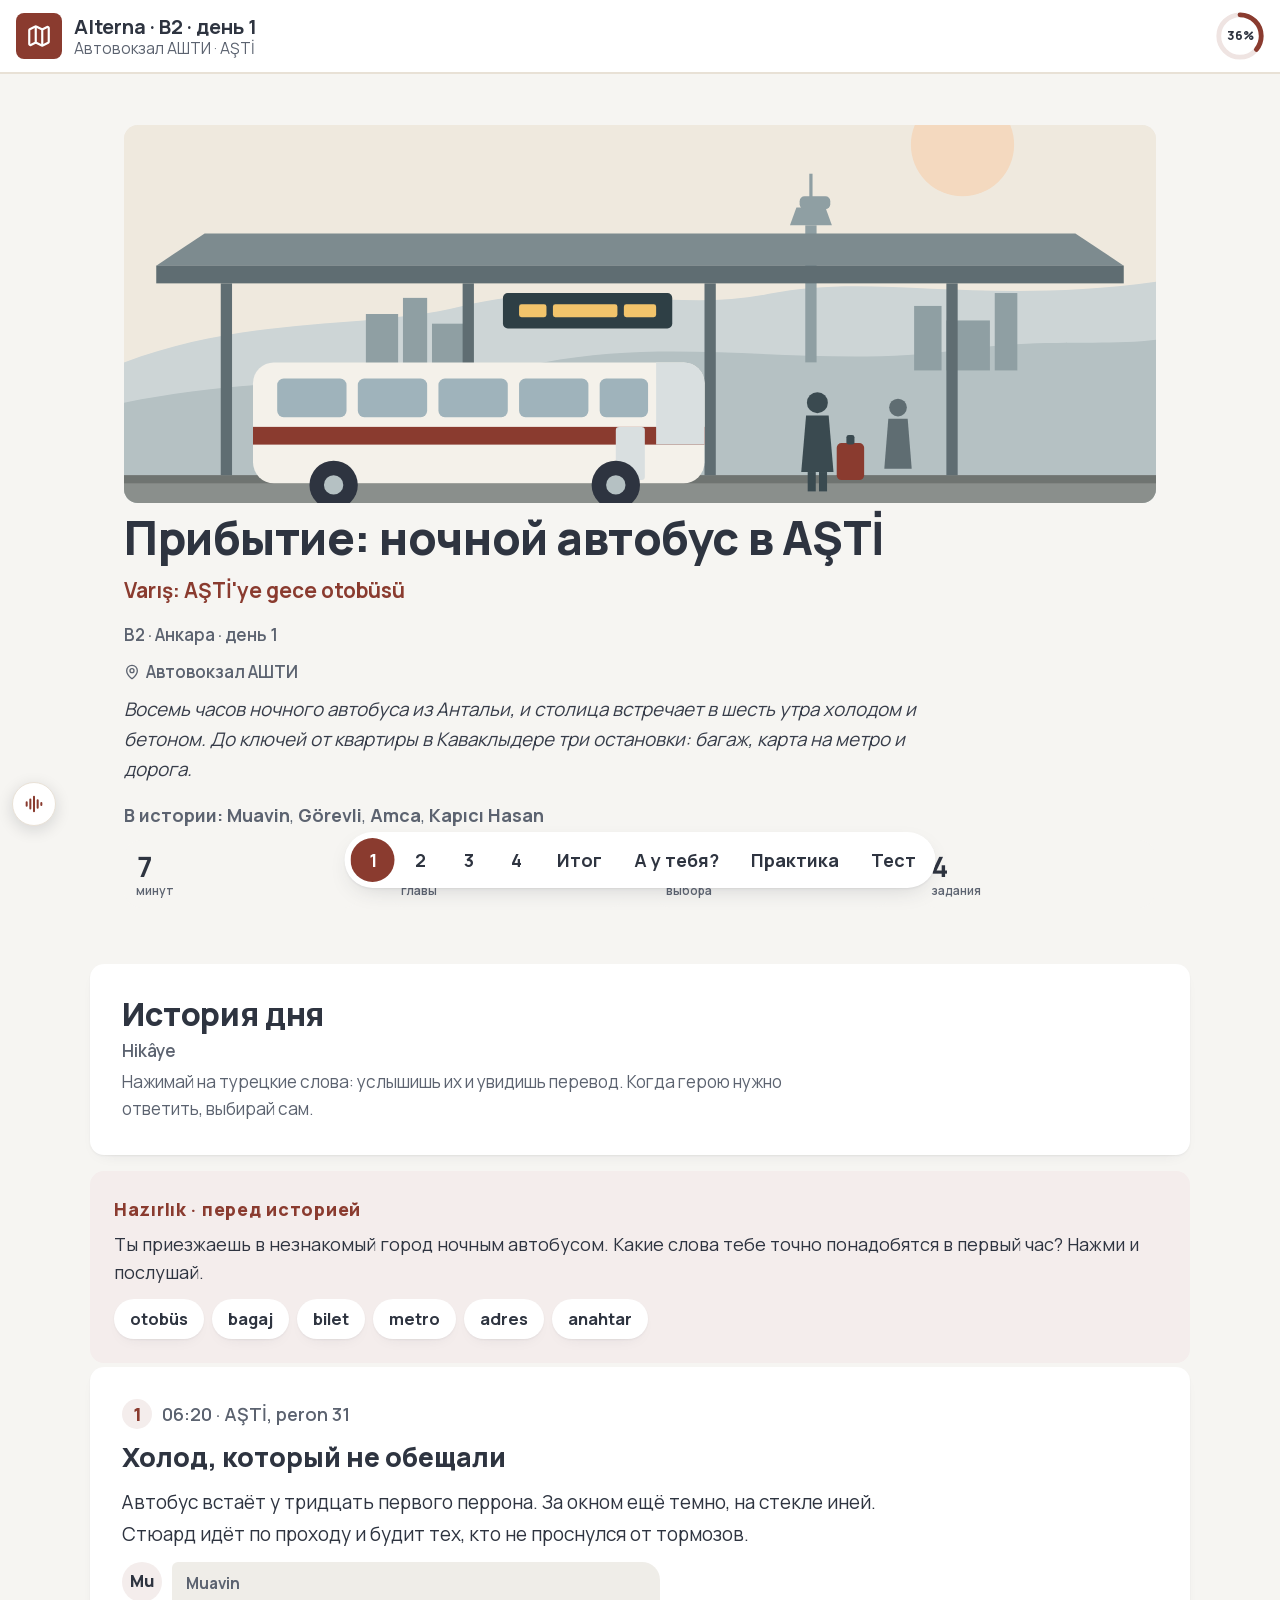
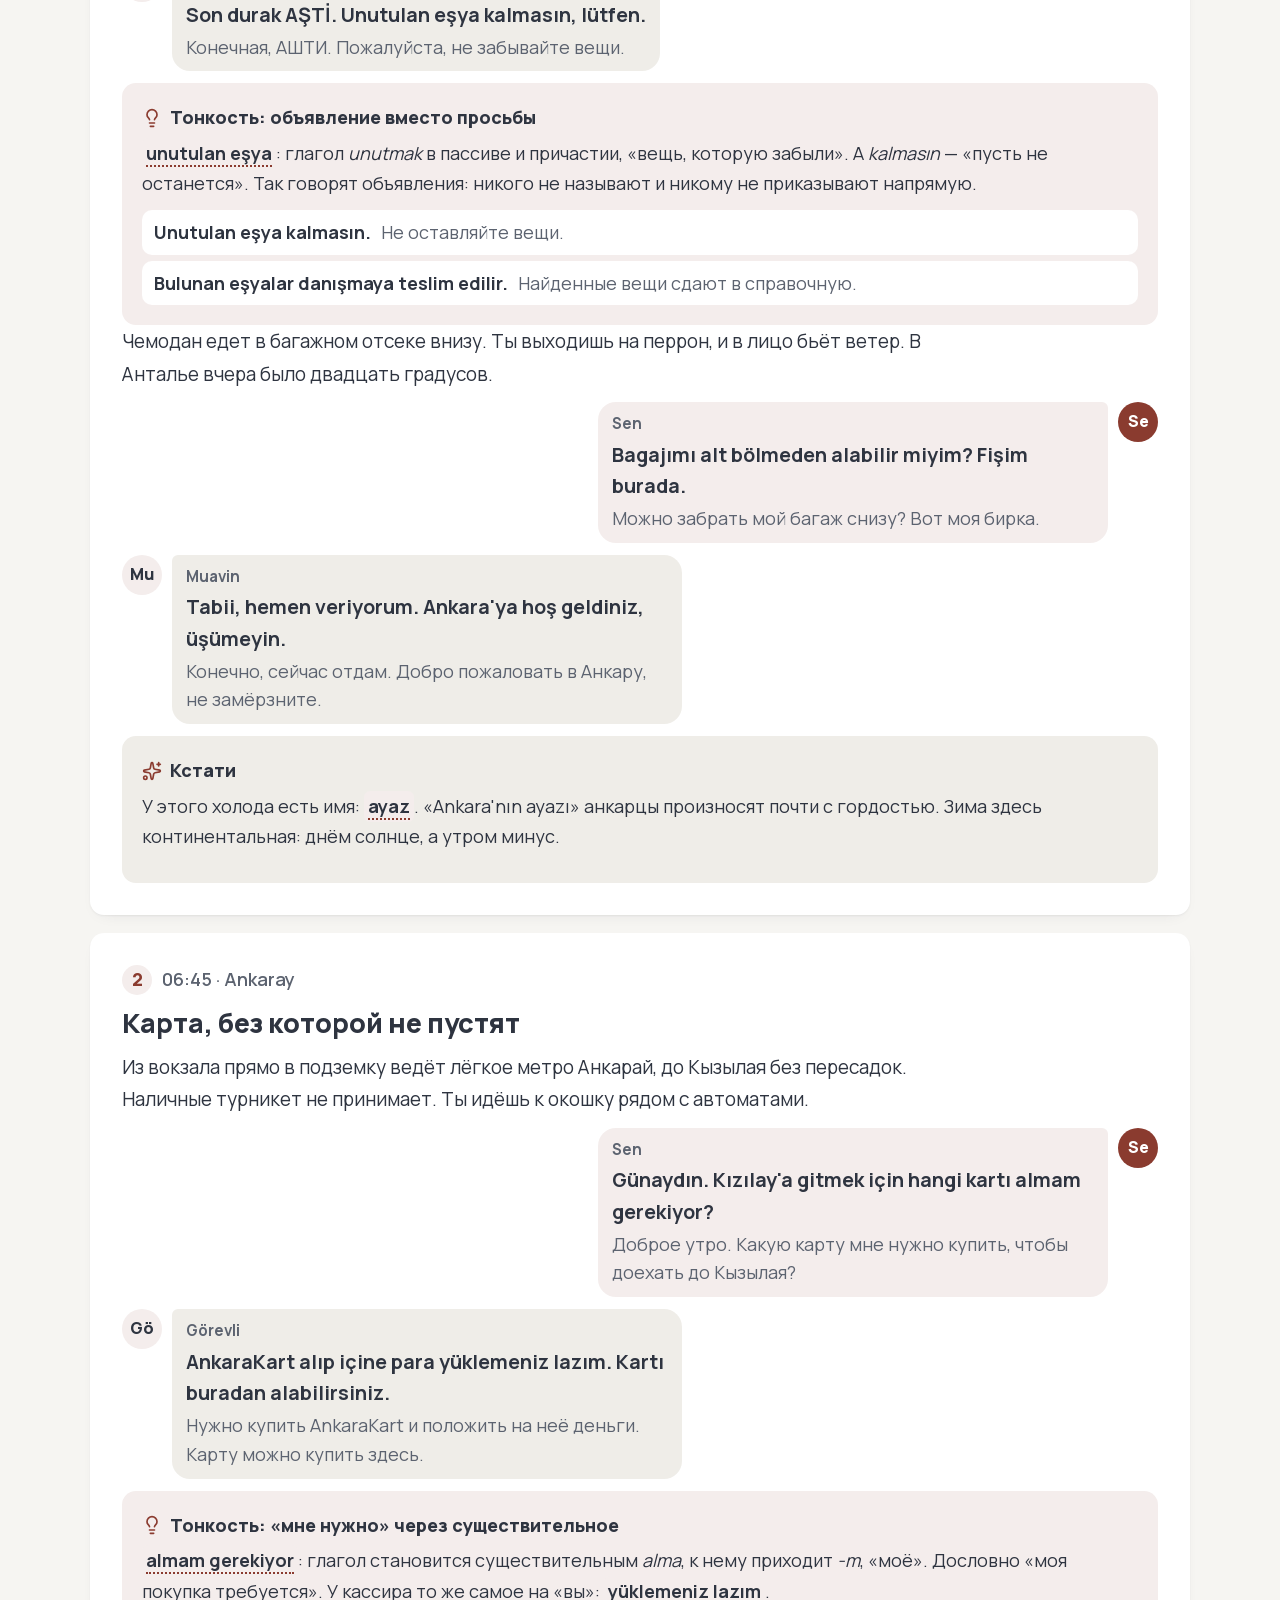
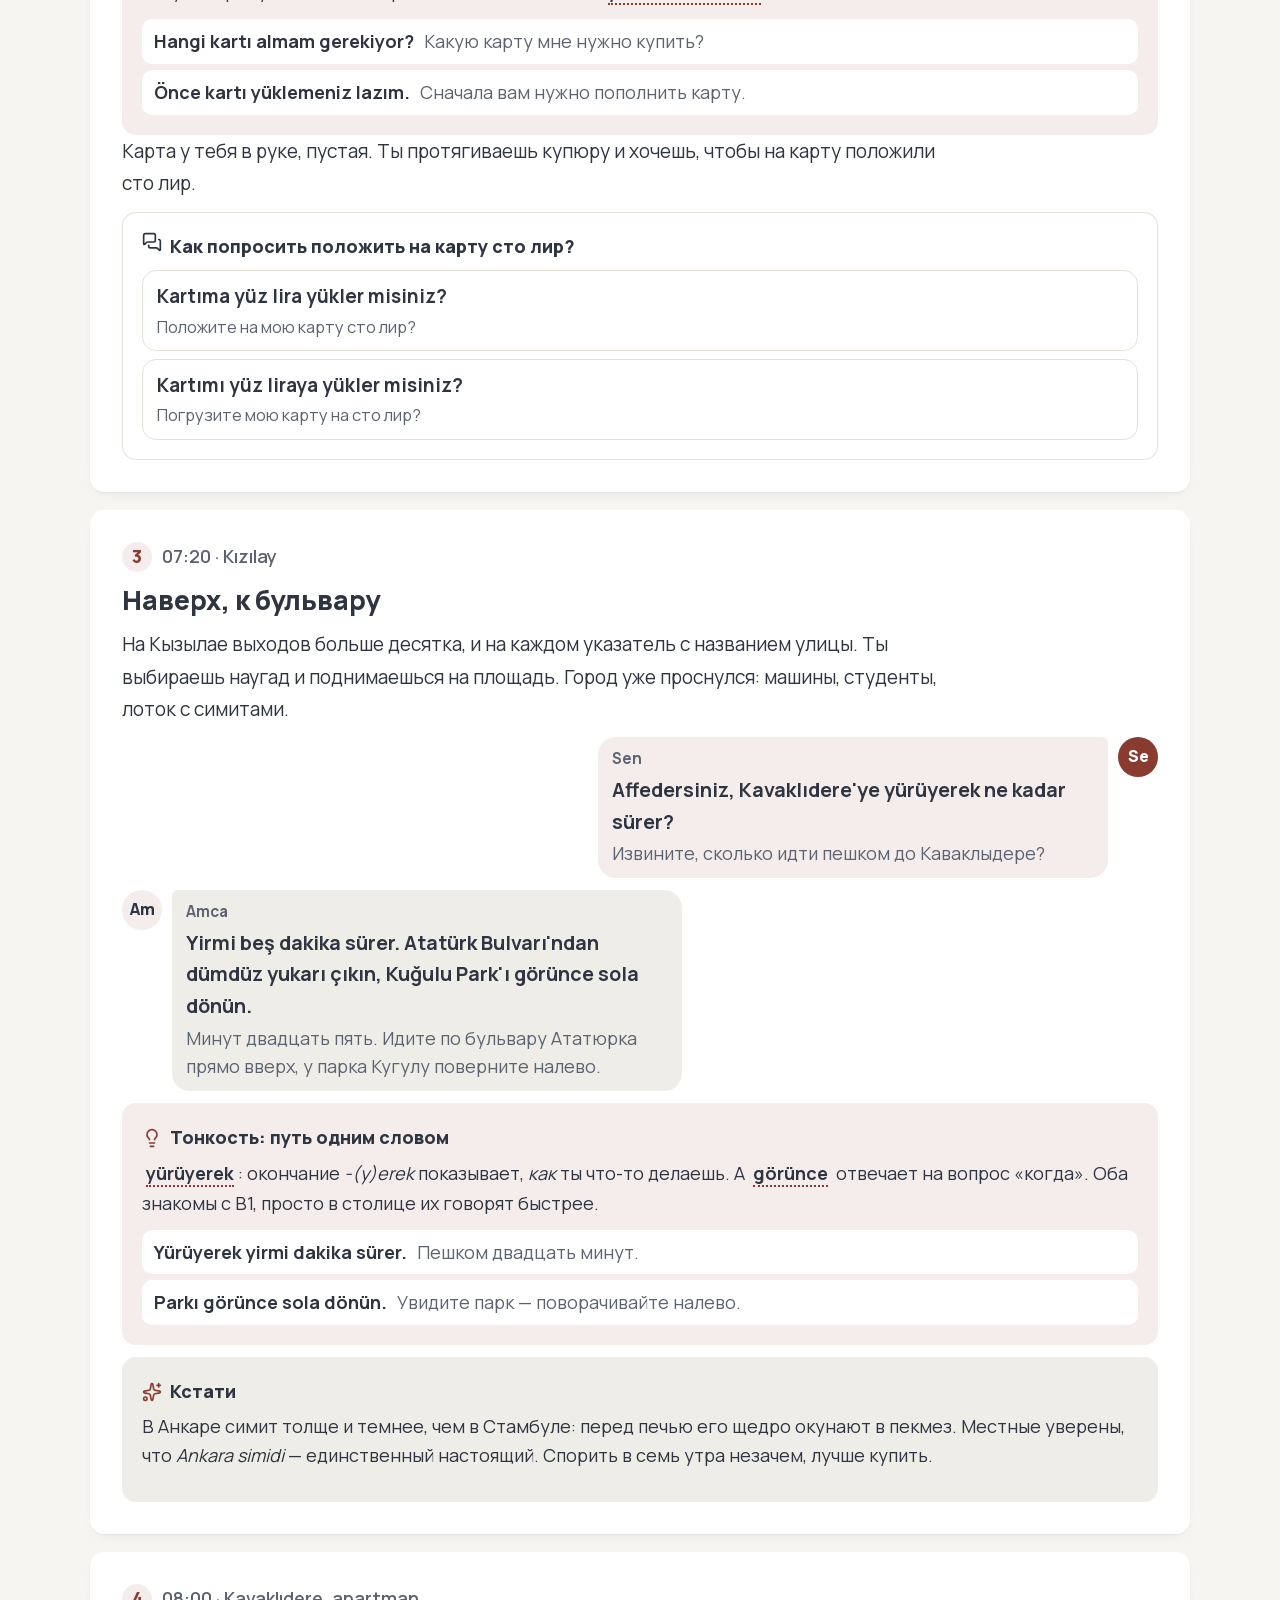
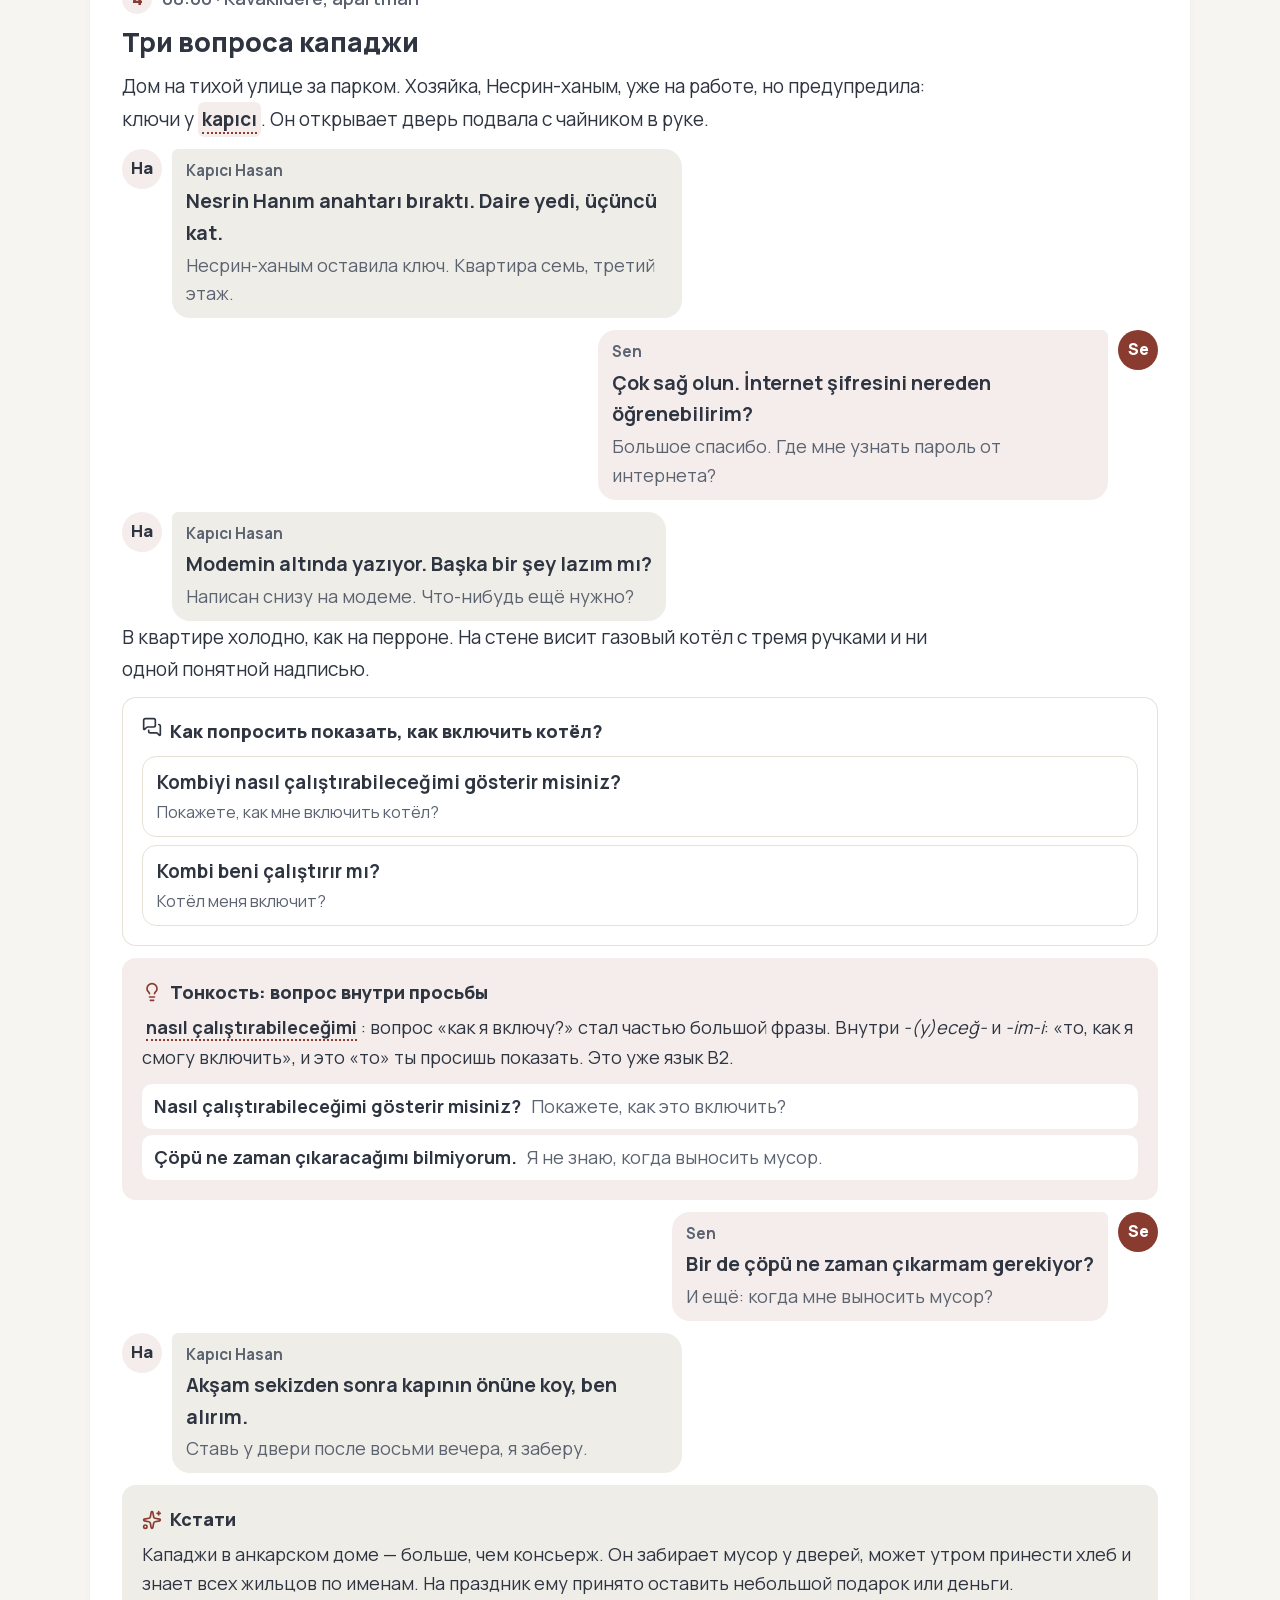
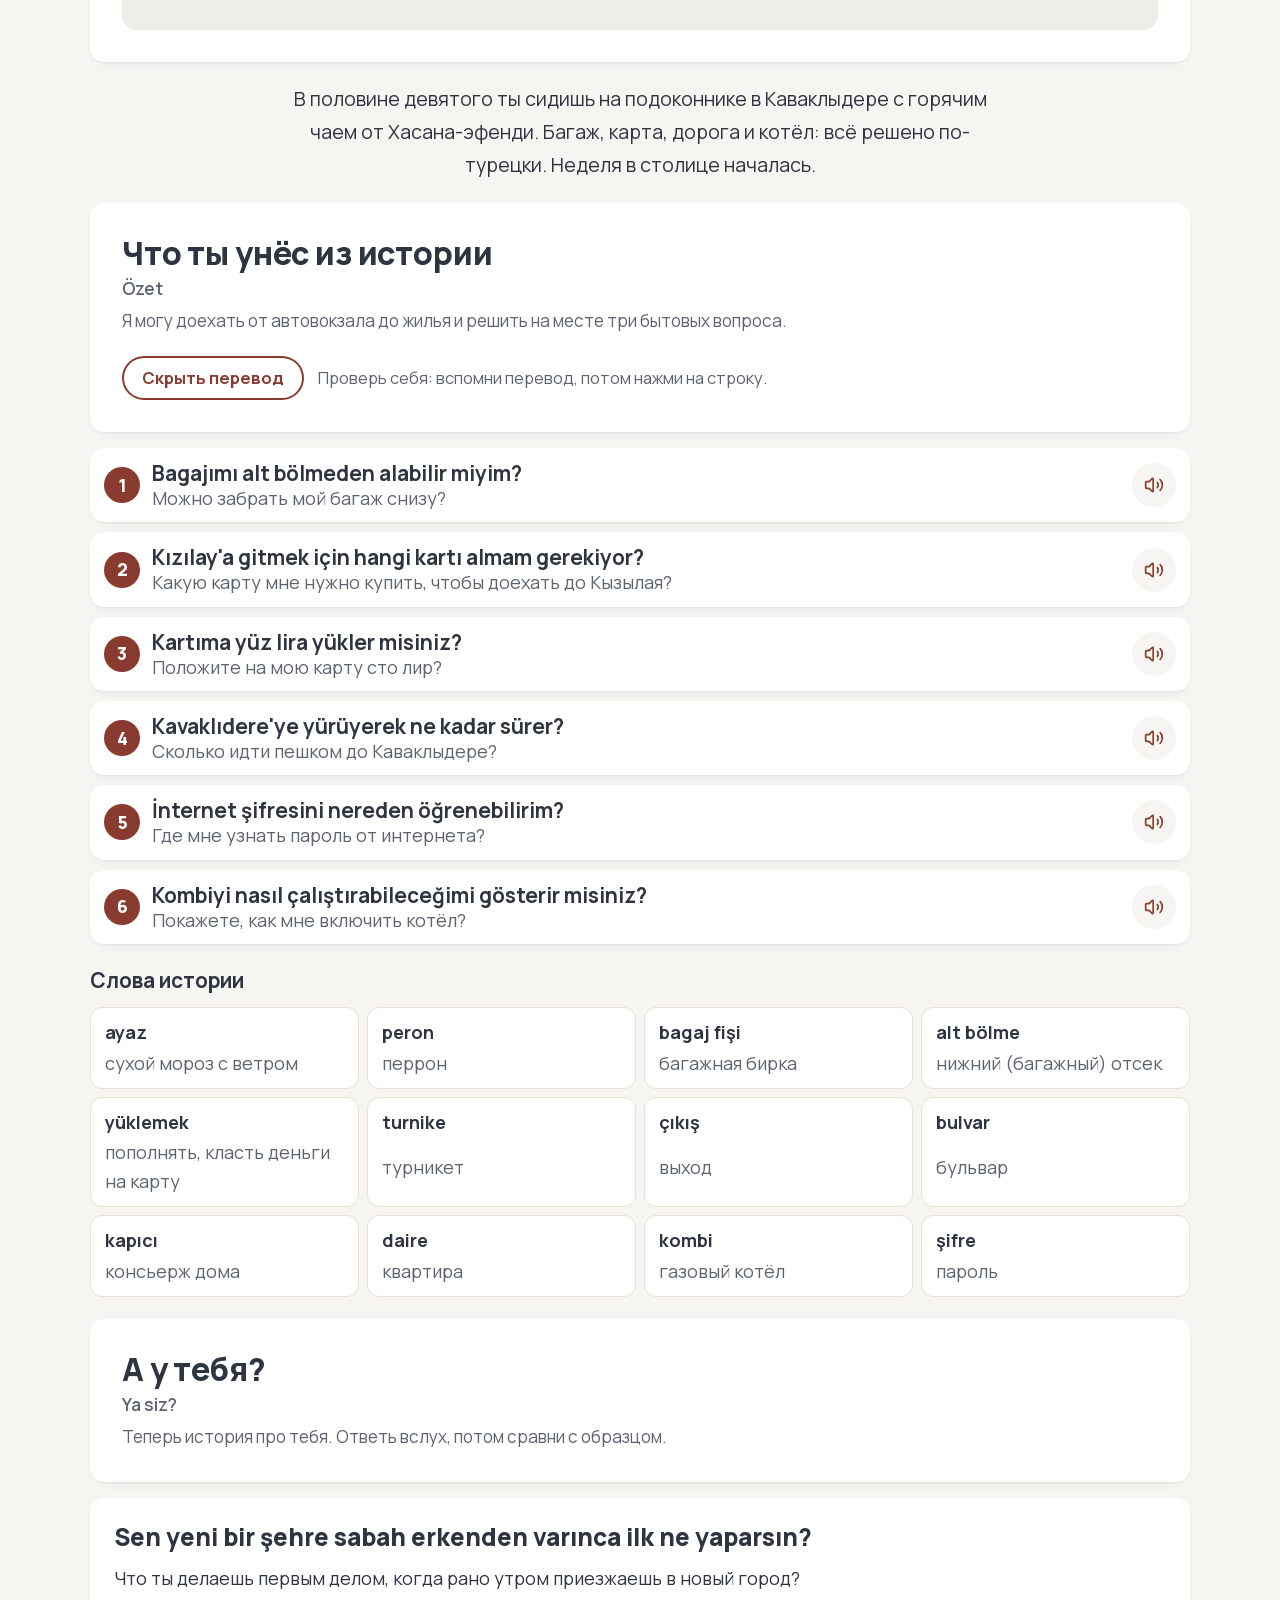
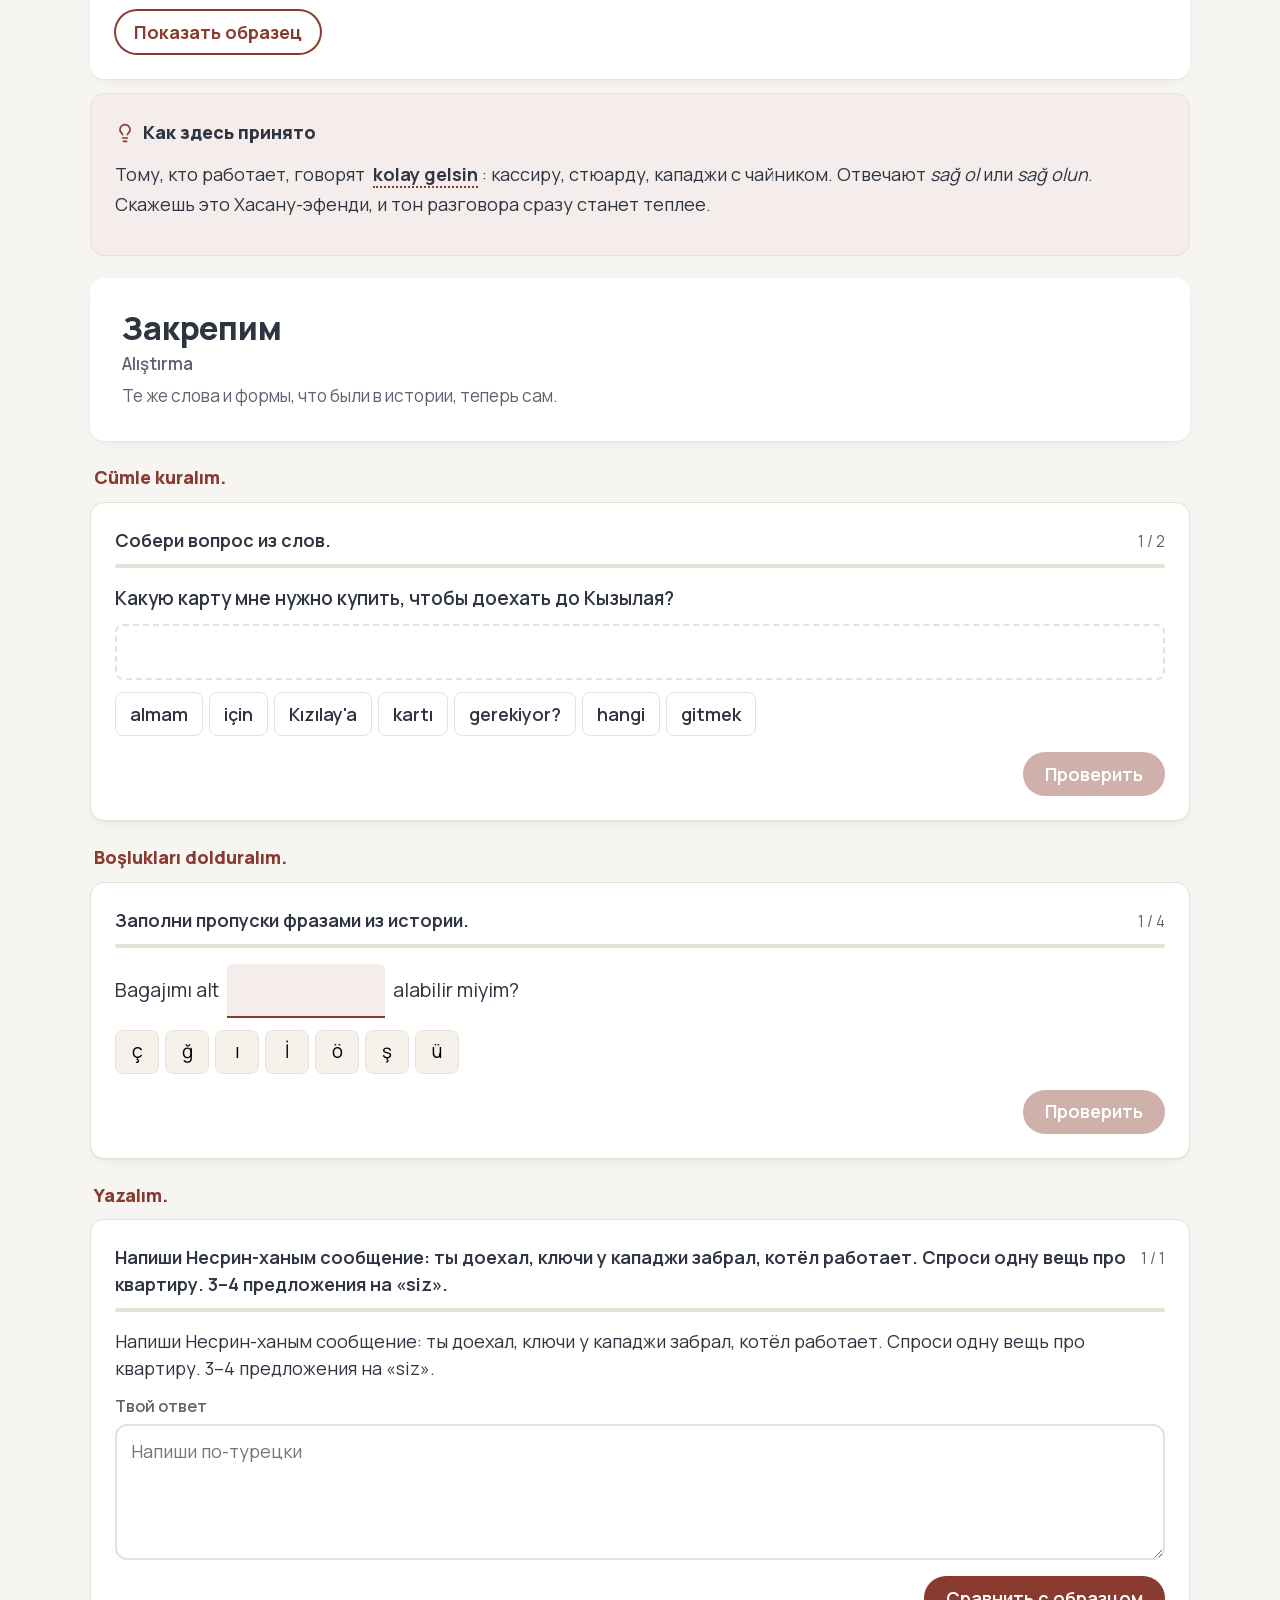
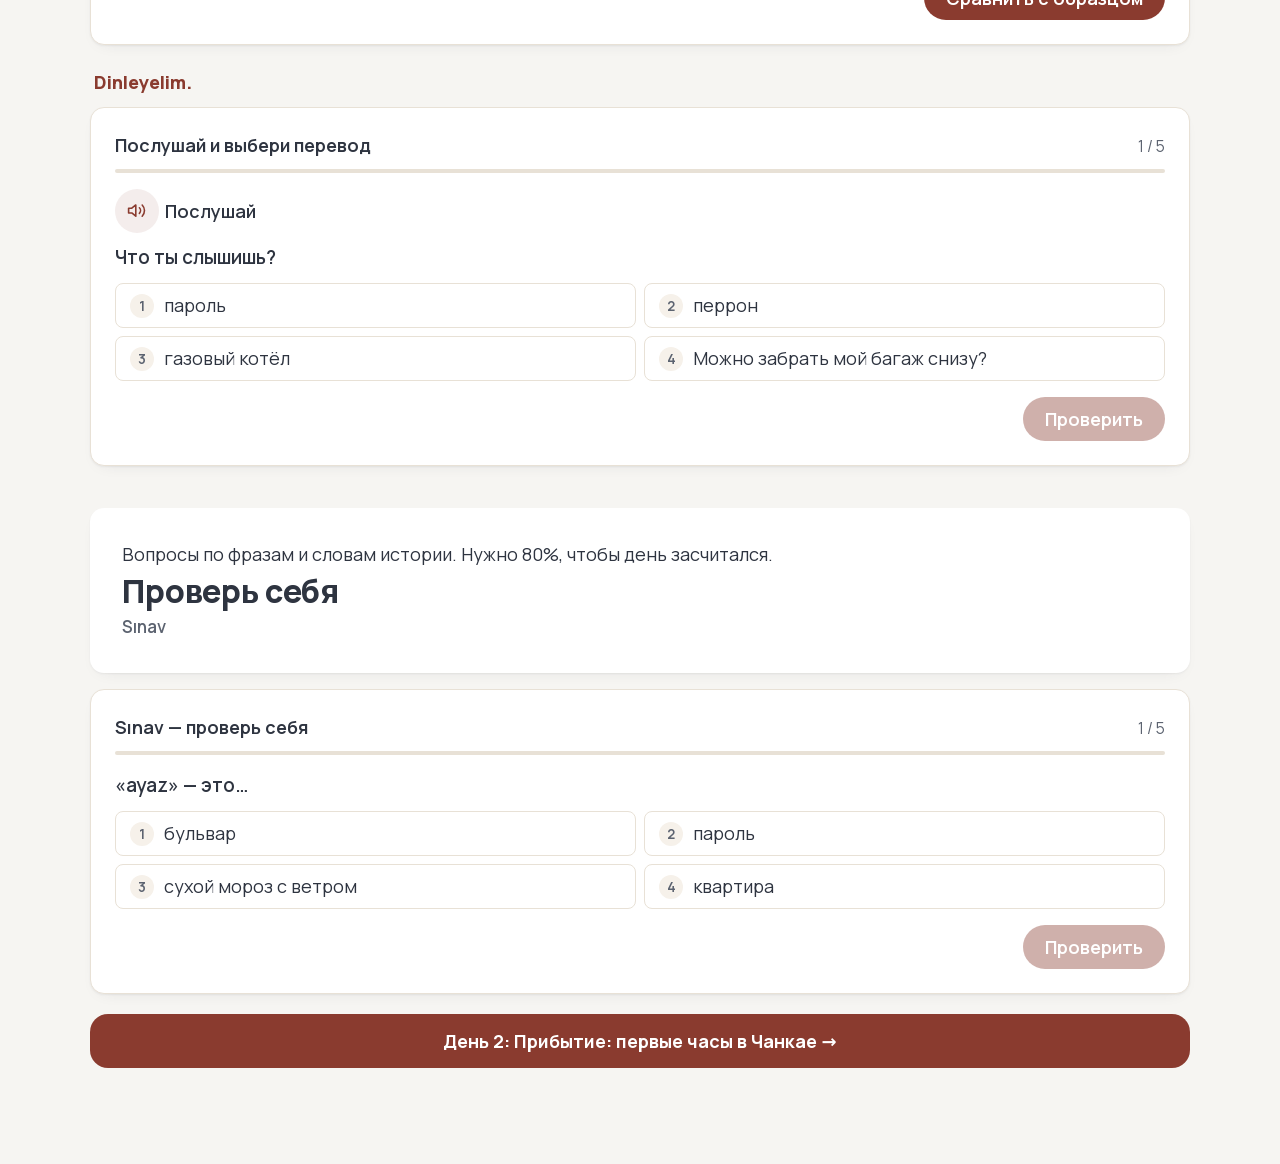
==== commit ac00626f: "Разминка Hazırlık, культурный блок, самопроверка, анимация сцены, доступность и превью ссылки Co-Aut" ====
--- a/d.b2.01/index.html
+++ b/d.b2.01/index.html
@@ -9,6 +9,13 @@
 <meta name="alterna:lesson" content="1">
 <meta name="alterna:kind" content="day">
 <title>День 1. Прибытие: ночной автобус в AŞTİ</title>
+<meta name="description" content="Alterna · B2 · Анкара, день 1. Восемь часов ночного автобуса из Антальи, и столица встречает в шесть утра холодом и бетоном. До ключей от квартиры в Каваклыдере три остановки: багаж, карта на метро и дорога.">
+<meta name="theme-color" content="#8a3b2f">
+<meta property="og:type" content="article">
+<meta property="og:title" content="День 1. Прибытие: ночной автобус в AŞTİ · Alterna B2">
+<meta property="og:description" content="Я могу организовать прибытие и первое размещение готовыми фразами.">
+<meta property="og:image" content="media/og.png">
+<link rel="icon" href="data:image/svg+xml,%3Csvg%20xmlns%3D%22http%3A%2F%2Fwww.w3.org%2F2000%2Fsvg%22%20viewBox%3D%220%200%2064%2064%22%3E%3Crect%20width%3D%2264%22%20height%3D%2264%22%20rx%3D%2214%22%20fill%3D%22%238a3b2f%22%2F%3E%3Cpath%20d%3D%22M20%2048%2032%2014l12%2034M24.5%2036h15%22%20fill%3D%22none%22%20stroke%3D%22%23fff%22%20stroke-width%3D%226%22%20stroke-linecap%3D%22round%22%20stroke-linejoin%3D%22round%22%2F%3E%3C%2Fsvg%3E">
 <link rel="stylesheet" href="../kit/v1/kit.css">
 <link rel="stylesheet" href="../kit/v1/lexicon.css">
 <link rel="stylesheet" href="../kit/v1/day.css">
@@ -18,6 +25,7 @@
 </head>
 <body class="lx dy st" data-city="ankara" data-lessons="1" data-design="b2-asti">
 <!-- Собрано tools/build.mjs из src/days/d.b2.01.json. Руками не править. -->
+<a class="dy-skip" href="#p-hikaye">К истории дня</a>
 <header class="lx-app">
   <span class="lx-app__logo"><span class="lx-app__ico"><svg aria-hidden="true" xmlns="http://www.w3.org/2000/svg" viewBox="0 0 24 24" fill="none" stroke="currentColor" stroke-width="2" stroke-linecap="round" stroke-linejoin="round" > <path d="M14.106 5.553a2 2 0 0 0 1.788 0l3.659-1.83A1 1 0 0 1 21 4.619v12.764a1 1 0 0 1-.553.894l-4.553 2.277a2 2 0 0 1-1.788 0l-4.212-2.106a2 2 0 0 0-1.788 0l-3.659 1.83A1 1 0 0 1 3 19.381V6.618a1 1 0 0 1 .553-.894l4.553-2.277a2 2 0 0 1 1.788 0z" /> <path d="M15 5.764v15" /> <path d="M9 3.236v15" /> </svg></span></span>
   <div class="lx-app__t"><b>Alterna · B2 · день 1</b><small>Автовокзал АШТИ · <span lang="tr">AŞTİ</span></small></div>
@@ -28,7 +36,7 @@
   <section data-section="intro" data-words="42" class="lx-hero">
       <div class="lx-scene" aria-hidden="true" data-ui><svg viewBox="0 0 1280 720" preserveAspectRatio="xMidYMid slice" width="100%" height="100%" focusable="false" xmlns="http://www.w3.org/2000/svg">
   <rect width="1280" height="720" fill="#efe9de"/>
-  <circle cx="1040" cy="150" r="64" fill="#f4d9bf"/>
+  <circle class="an-sun" cx="1040" cy="150" r="64" fill="#f4d9bf"/>
   <path d="M0 420 C160 360 300 380 420 350 C560 315 680 360 800 335 C930 308 1060 350 1280 320 V720 H0Z" fill="#cdd5d6"/>
   <path d="M0 470 C200 430 360 452 520 420 C700 386 860 430 1040 404 C1140 390 1220 400 1280 392 V720 H0Z" fill="#b5c1c3"/>
   <g fill="#8f9fa3">
@@ -55,7 +63,7 @@
   </g>
   <rect x="470" y="334" width="210" height="44" rx="6" fill="#2e3f45"/>
   <g fill="#f2c46b"><rect x="490" y="348" width="34" height="16" rx="3"/><rect x="532" y="348" width="80" height="16" rx="3"/><rect x="620" y="348" width="40" height="16" rx="3"/></g>
-  <g>
+  <g class="an-drive">
     <rect x="160" y="420" width="560" height="150" rx="26" fill="#f4f1ea"/>
     <rect x="160" y="500" width="560" height="22" fill="#8a3b2f"/>
     <path d="M660 420 h34 a26 26 0 0 1 26 26 v76 h-60z" fill="#d9dfe0"/>
@@ -64,7 +72,7 @@
     <circle cx="260" cy="572" r="30" fill="#2e3440"/><circle cx="260" cy="572" r="12" fill="#b5c1c3"/>
     <circle cx="610" cy="572" r="30" fill="#2e3440"/><circle cx="610" cy="572" r="12" fill="#b5c1c3"/>
   </g>
-  <g fill="#3a4a50">
+  <g fill="#3a4a50" class="an-pop">
     <circle cx="860" cy="470" r="13"/><path d="M846 486 h28 l6 70 h-40z"/><rect x="848" y="556" width="10" height="24"/><rect x="862" y="556" width="10" height="24"/>
     <rect x="884" y="520" width="34" height="46" rx="6" fill="#8a3b2f"/><rect x="896" y="510" width="10" height="12" rx="3"/>
     <circle cx="960" cy="476" r="11" fill="#5f6d72"/><path d="M948 490 h24 l5 62 h-34z" fill="#5f6d72"/>
@@ -94,6 +102,11 @@
         <p class="lx-kicker"><span class="lx-kicker__ico"><svg aria-hidden="true" xmlns="http://www.w3.org/2000/svg" viewBox="0 0 24 24" fill="none" stroke="currentColor" stroke-width="2" stroke-linecap="round" stroke-linejoin="round" > <path d="M12 5v16" /> <path d="M16 13h2" /> <path d="M16 9h2" /> <path d="M20.001 19A2 2 0 0022 17V5a2 2 0 00-1.999-2L16 3.002A5 5 0 0012 5a5 5 0 00-4-2H4a2 2 0 00-2 2v12a2 2 0 001.999 2H8a5 5 0 014 2 5 5 0 014-2z" /> <path d="M6 13h2" /> <path d="M6 9h2" /> </svg></span><span lang="tr">Hikâye</span></p>
         <h2>История дня</h2>
         <p class="lx-hint">Нажимай на турецкие слова: услышишь их и увидишь перевод. Когда герою нужно ответить, выбирай сам.</p>
+      </div>
+      <div class="dy-prep">
+        <p class="dy-prep__h"><span lang="tr">Hazırlık</span> · перед историей</p>
+        <p>Ты приезжаешь в незнакомый город ночным автобусом. Какие слова тебе точно понадобятся в первый час? Нажми и послушай.</p>
+        <p class="dy-prep__w" data-ui><button type="button" class="lx-chip lx-chip--tr dy-prep__chip" lang="tr" data-say="otobüs">otobüs</button><button type="button" class="lx-chip lx-chip--tr dy-prep__chip" lang="tr" data-say="bagaj">bagaj</button><button type="button" class="lx-chip lx-chip--tr dy-prep__chip" lang="tr" data-say="bilet">bilet</button><button type="button" class="lx-chip lx-chip--tr dy-prep__chip" lang="tr" data-say="metro">metro</button><button type="button" class="lx-chip lx-chip--tr dy-prep__chip" lang="tr" data-say="adres">adres</button><button type="button" class="lx-chip lx-chip--tr dy-prep__chip" lang="tr" data-say="anahtar">anahtar</button></p>
       </div>
       <div class="st-chs">
       <article class="st-ch" id="ch-1" style="--i:0">
@@ -157,6 +170,7 @@
         <p class="lx-kicker"><span class="lx-kicker__ico"><svg aria-hidden="true" xmlns="http://www.w3.org/2000/svg" viewBox="0 0 24 24" fill="none" stroke="currentColor" stroke-width="2" stroke-linecap="round" stroke-linejoin="round" > <path d="M13.4 2H6a2 2 0 0 0-2 2v16a2 2 0 0 0 2 2h12a2 2 0 0 0 2-2v-7.4" /> <path d="M2 6h4" /> <path d="M2 10h4" /> <path d="M2 14h4" /> <path d="M2 18h4" /> <path d="M21.378 5.626a1 1 0 1 0-3.004-3.004l-5.01 5.012a2 2 0 0 0-.506.854l-.837 2.87a.5.5 0 0 0 .62.62l2.87-.837a2 2 0 0 0 .854-.506z" /> </svg></span><span lang="tr">Özet</span></p>
         <h2>Что ты унёс из истории</h2>
         <p class="lx-hint">Я могу доехать от автовокзала до жилья и решить на месте три бытовых вопроса.</p>
+        <div class="dy-selfcheck" data-ui><button type="button" class="lx-btn lx-btn--ghost" data-hide-ru aria-pressed="false">Скрыть перевод</button><span>Проверь себя: вспомни перевод, потом нажми на строку.</span></div>
       </div>
       <ol class="dy-goal">
         <li class="dy-goal__i" style="--i:0"><span class="dy-goal__n" data-ui>1</span><span class="dy-goal__w"><b lang="tr" data-say="Bagajımı alt bölmeden alabilir miyim?">Bagajımı alt bölmeden alabilir miyim?</b><span>Можно забрать мой багаж снизу?</span></span><button type="button" class="lx-say" data-say="Bagajımı alt bölmeden alabilir miyim?" aria-label="Послушать" data-ui><span class="lx-say__ico"><svg aria-hidden="true" xmlns="http://www.w3.org/2000/svg" viewBox="0 0 24 24" fill="none" stroke="currentColor" stroke-width="2" stroke-linecap="round" stroke-linejoin="round" > <path d="M11 4.702a.705.705 0 0 0-1.203-.498L6.413 7.587A1.4 1.4 0 0 1 5.416 8H3a1 1 0 0 0-1 1v6a1 1 0 0 0 1 1h2.416a1.4 1.4 0 0 1 .997.413l3.383 3.384A.705.705 0 0 0 11 19.298z" /> <path d="M16 9a5 5 0 0 1 0 6" /> <path d="M19.364 18.364a9 9 0 0 0 0-12.728" /> </svg></span></button></li>
@@ -195,6 +209,7 @@
         <button type="button" class="lx-btn lx-btn--ghost dy-you__btn" data-reveal aria-expanded="false">Показать образец</button>
         <p class="dy-you__model" lang="tr" data-say="Önce bir yerde çay içip ısınırım, sonra ulaşım kartı alır ve yolu sorarım." hidden>Önce bir yerde çay içip ısınırım, sonra ulaşım kartı alır ve yolu sorarım.</p>
       </div>
+      <aside class="dy-culture"><p class="dy-culture__h"><span class="dy-culture__ico"><svg aria-hidden="true" xmlns="http://www.w3.org/2000/svg" viewBox="0 0 24 24" fill="none" stroke="currentColor" stroke-width="2" stroke-linecap="round" stroke-linejoin="round" > <path d="M15 14c.2-1 .7-1.7 1.5-2.5 1-.9 1.5-2.2 1.5-3.5A6 6 0 0 0 6 8c0 1 .2 2.2 1.5 3.5.7.7 1.3 1.5 1.5 2.5" /> <path d="M9 18h6" /> <path d="M10 22h4" /> </svg></span><span>Как здесь принято</span></p><p>Тому, кто работает, говорят <button type="button" class="st-w" data-say="kolay gelsin" aria-expanded="false"><span lang="tr">kolay gelsin</span><span class="st-w__ru">пусть работа будет лёгкой</span></button>: кассиру, стюарду, кападжи с чайником. Отвечают <em>sağ ol</em> или <em>sağ olun</em>. Скажешь это Хасану-эфенди, и тон разговора сразу станет теплее.</p></aside>
   </section>
 
   <section data-section="practice" data-words="12" id="p-practice" class="st-sec">
@@ -216,7 +231,7 @@
         <p>Вопросы по фразам и словам истории. Нужно 80%, чтобы день засчитался.</p>
       </div>
       <a-quiz ref="d.b2.01.check1"></a-quiz>
-      
+      <a class="lx-next" href="../d.b2.02/" data-next-day="d.b2.02">День 2: Прибытие: первые часы в Чанкае →</a>
   </section>
 </main>
 
@@ -236,5 +251,30 @@
 <script src="../kit/v1/tracker.js" defer></script>
 <script src="../kit/v1/day.js" defer></script>
 <script src="../kit/v1/story.js" defer></script>
+<script>
+(() => {
+  const s = document.querySelector('[data-section="ozet"]');
+  const t = s && s.querySelector('[data-hide-ru]');
+  if (t) {
+    t.addEventListener('click', () => {
+      const on = s.classList.toggle('is-hide-ru');
+      t.setAttribute('aria-pressed', on);
+      t.textContent = on ? 'Показать перевод' : 'Скрыть перевод';
+      s.querySelectorAll('.is-peek').forEach((x) => x.classList.remove('is-peek'));
+    });
+    s.addEventListener('click', (e) => {
+      const row = e.target.closest('.dy-goal__w, .st-words li');
+      if (row && s.classList.contains('is-hide-ru') && !e.target.closest('button')) row.classList.toggle('is-peek');
+    }, true);
+  }
+  if (matchMedia('(prefers-reduced-motion: reduce)').matches || !window.gsap) return;
+  const q = (c) => document.querySelectorAll('.lx-scene .' + c);
+  gsap.from(q('an-drive'), { x: -380, duration: 2.2, ease: 'power3.out', delay: 0.2 });
+  gsap.from(q('an-sun'), { y: 40, opacity: 0, duration: 1.6, ease: 'power2.out' });
+  gsap.from(q('an-pop'), { y: 18, opacity: 0, duration: 0.7, ease: 'back.out(2)', stagger: 0.15, delay: 1.2 });
+  gsap.to(q('an-bob'), { y: -4, duration: 1.4, ease: 'sine.inOut', yoyo: true, repeat: -1, stagger: 0.4 });
+  gsap.to(q('an-drift'), { x: 24, duration: 9, ease: 'sine.inOut', yoyo: true, repeat: -1 });
+})();
+</script>
 </body>
 </html>
--- a/d.b2.01/media/design.css
+++ b/d.b2.01/media/design.css
@@ -81,3 +81,30 @@
 
 /* без анимации появления: текст глав виден сразу (анимации kit ставят inline-стили, поэтому !important) */
 .lx[data-design="b2-asti"] :is(.st-ch__k, .st-ch__h, .st-p, .st-b, .st-note, .st-quirk, .st-choice, .st-ch__n, .st-toc__l li) { opacity: 1 !important; transform: none !important; }
+
+/* ---------- дополнения Анкары: доступность, самопроверка, сцена ---------- */
+
+/* переход к истории с клавиатуры: виден только в фокусе */
+.lx[data-design="b2-asti"] .dy-skip { position: absolute; left: 12px; top: -60px; z-index: 50; padding: 10px 16px; border-radius: 10px; background: var(--b1-accent); color: #fff; font-weight: 700; text-decoration: none; }
+.lx[data-design="b2-asti"] .dy-skip:focus { top: 12px; }
+
+/* видимый фокус для всех кнопок и ссылок урока */
+.lx[data-design="b2-asti"] :is(a, button, input, [tabindex]):focus-visible { outline: 3px solid var(--b1-accent); outline-offset: 2px; border-radius: 8px; }
+
+/* зона нажатия у кликабельных слов и кнопки озвучки не меньше 44 px */
+.lx[data-design="b2-asti"] .st-w { position: relative; }
+.lx[data-design="b2-asti"] .st-w::after { content: ""; position: absolute; inset: -9px -2px; }
+.lx[data-design="b2-asti"] .ak-say__btn { min-width: 44px; min-height: 44px; }
+
+/* самопроверка в итоге: перевод прячется, строка открывается по нажатию */
+.lx[data-design="b2-asti"] .dy-selfcheck { order: 4; display: flex; flex-wrap: wrap; align-items: center; gap: 8px 14px; margin-top: 6px; color: var(--lx-muted); font-size: .92em; }
+.lx[data-design="b2-asti"] .dy-selfcheck .lx-btn { min-height: 44px; }
+.lx[data-design="b2-asti"] .is-hide-ru :is(.dy-goal__w, .st-words li) { cursor: pointer; }
+.lx[data-design="b2-asti"] .is-hide-ru :is(.dy-goal__w > span, .st-words li > span) { color: transparent; background: var(--lx-surf2); border-radius: 6px; transition: color .2s ease, background-color .2s ease; }
+.lx[data-design="b2-asti"] .is-hide-ru :is(.dy-goal__w, .st-words li).is-peek > span { color: var(--lx-muted); background: transparent; }
+@media (prefers-reduced-motion: reduce) { .lx[data-design="b2-asti"] .is-hide-ru :is(.dy-goal__w > span, .st-words li > span) { transition: none; } }
+
+/* культурный слой и разминка: спокойные подложки дня */
+.lx[data-design="b2-asti"] .dy-prep { margin: 0 0 4px; }
+.lx[data-design="b2-asti"] .dy-prep__chip { min-height: 40px; }
+.lx[data-design="b2-asti"] .dy-culture { box-shadow: none; border: 1px solid var(--lx-line); }
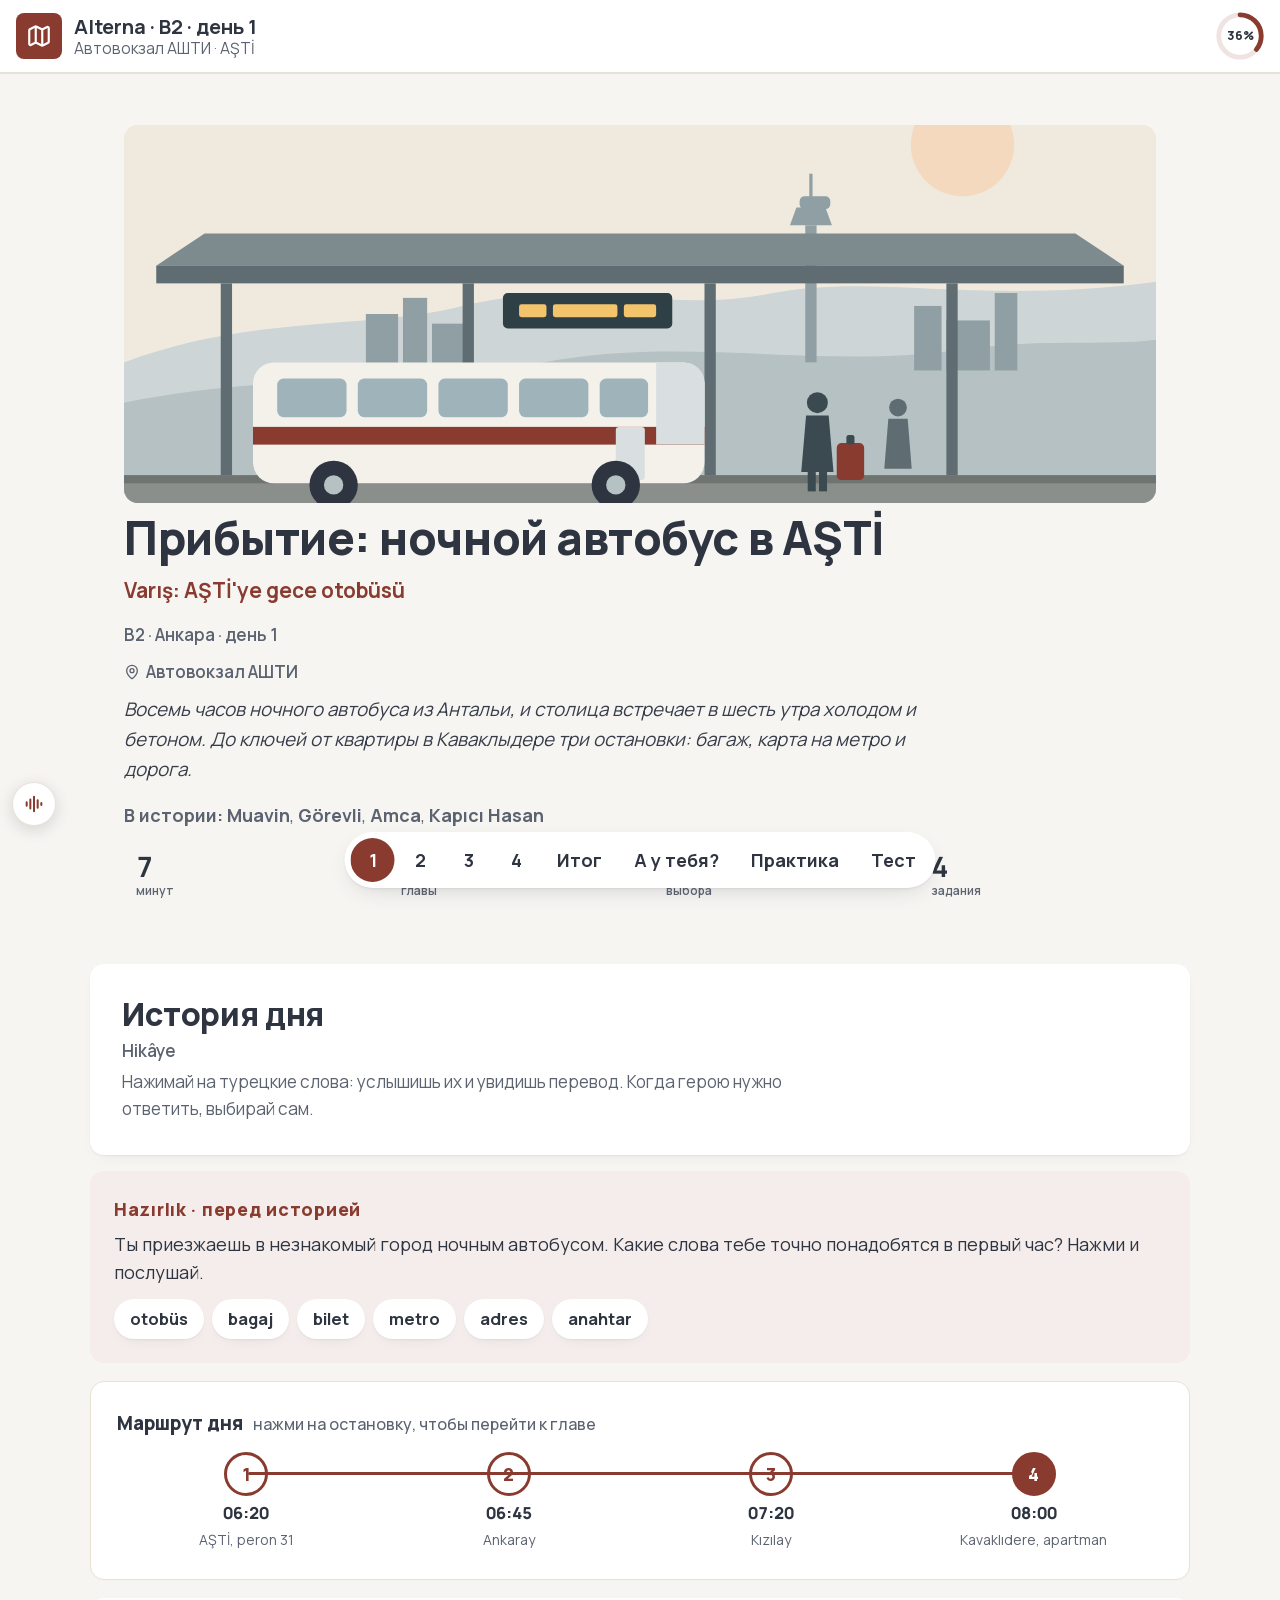
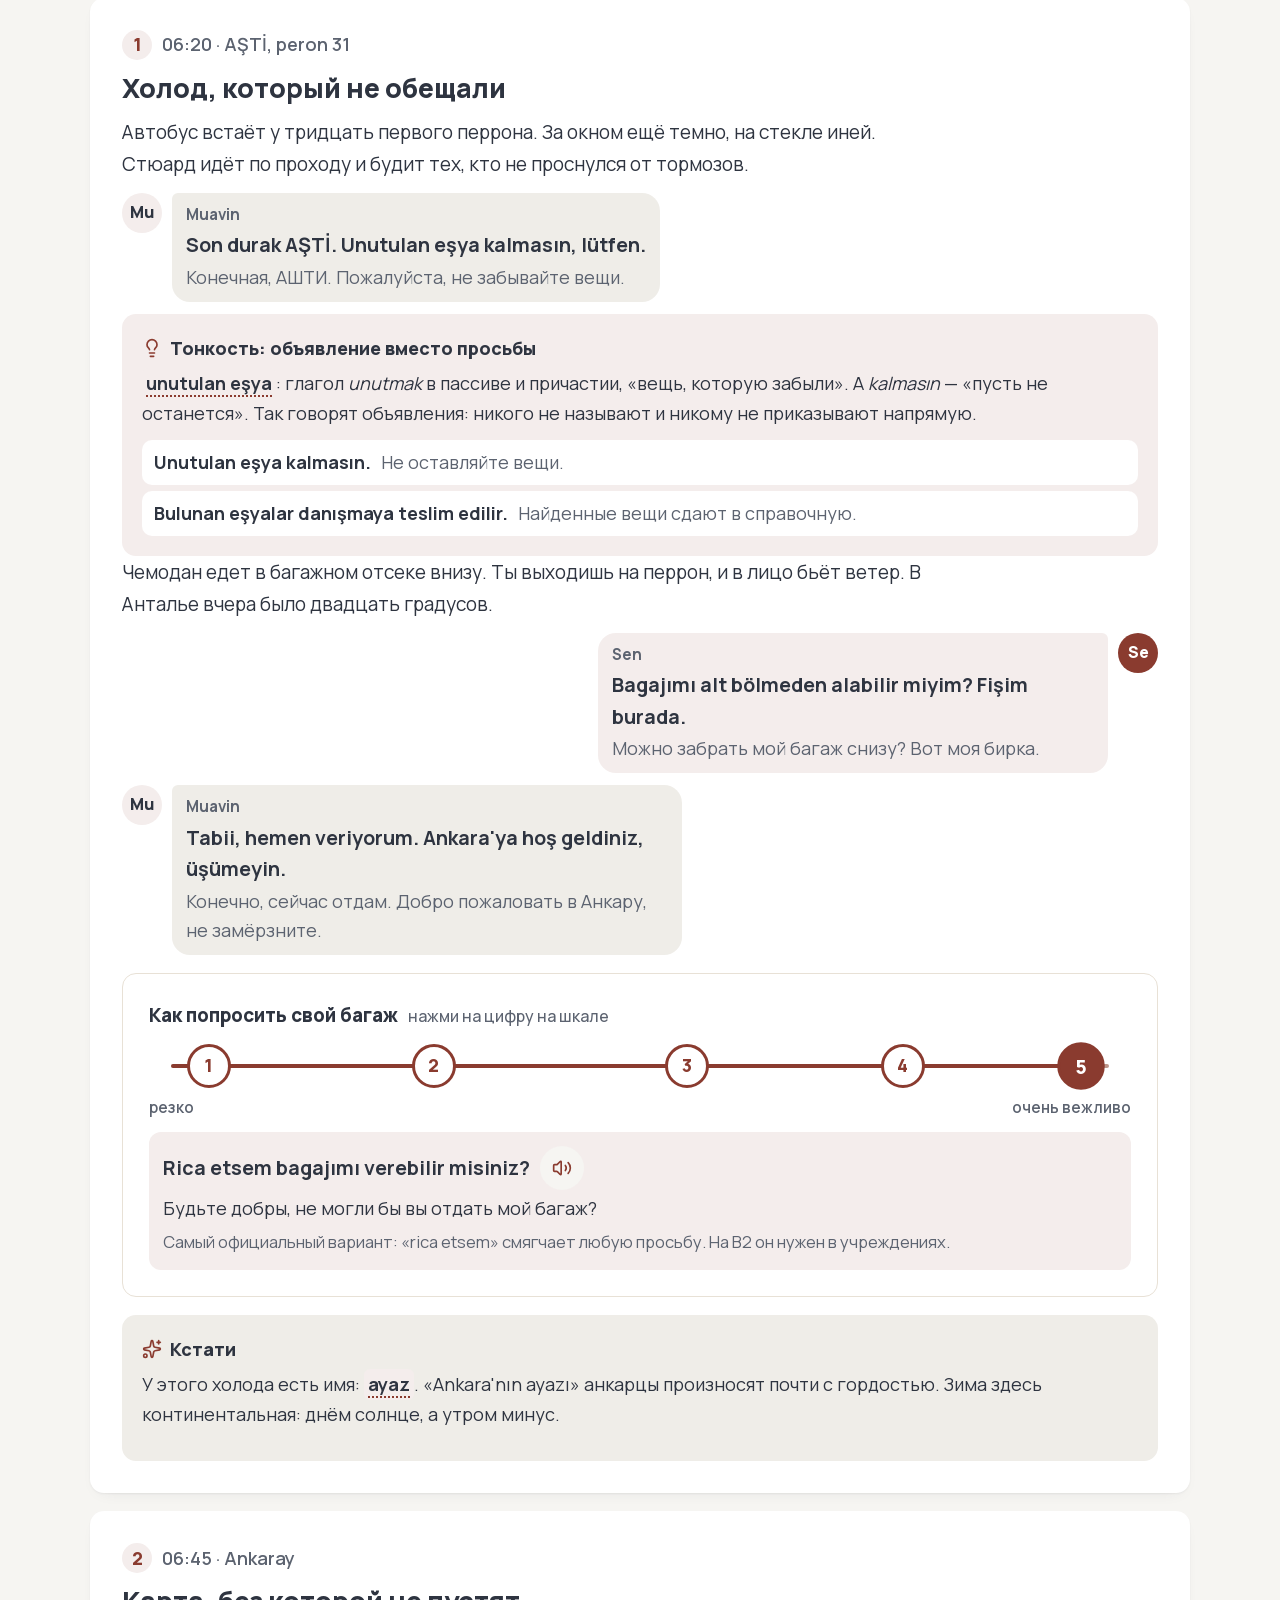
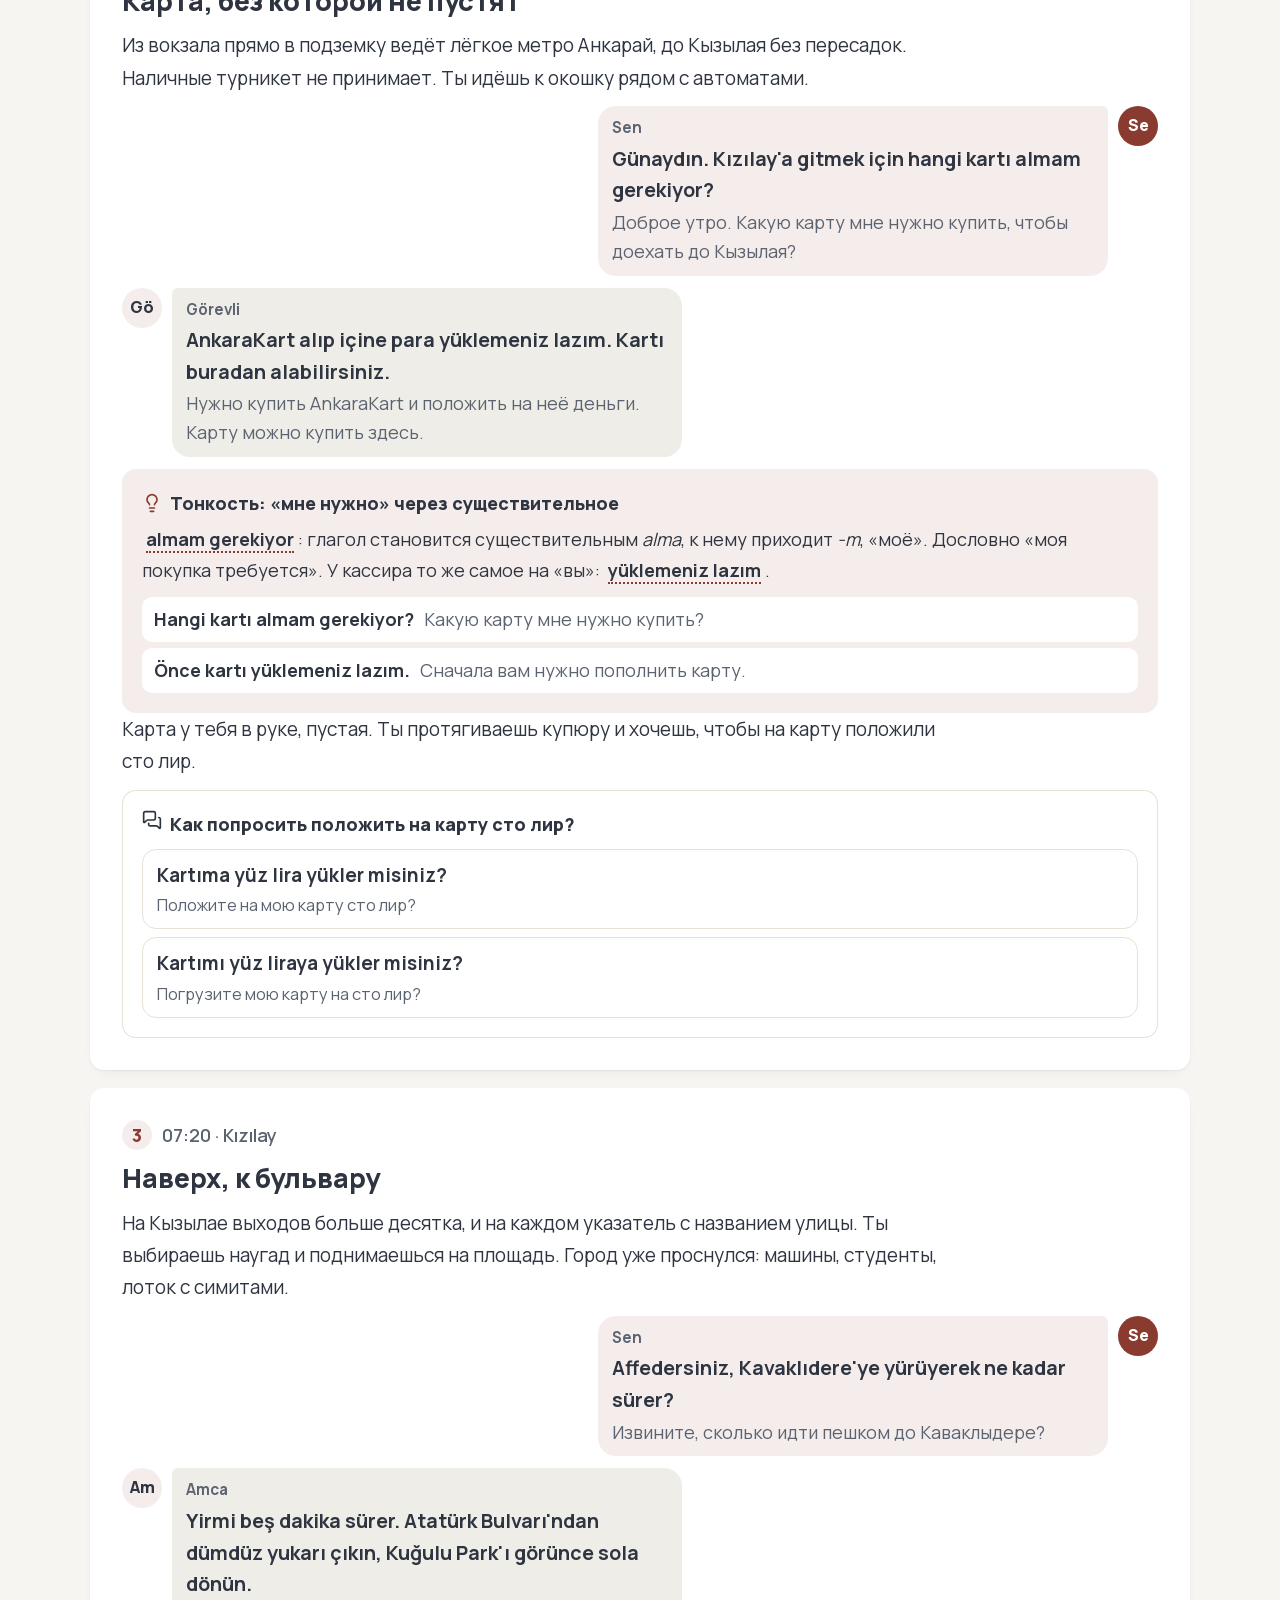
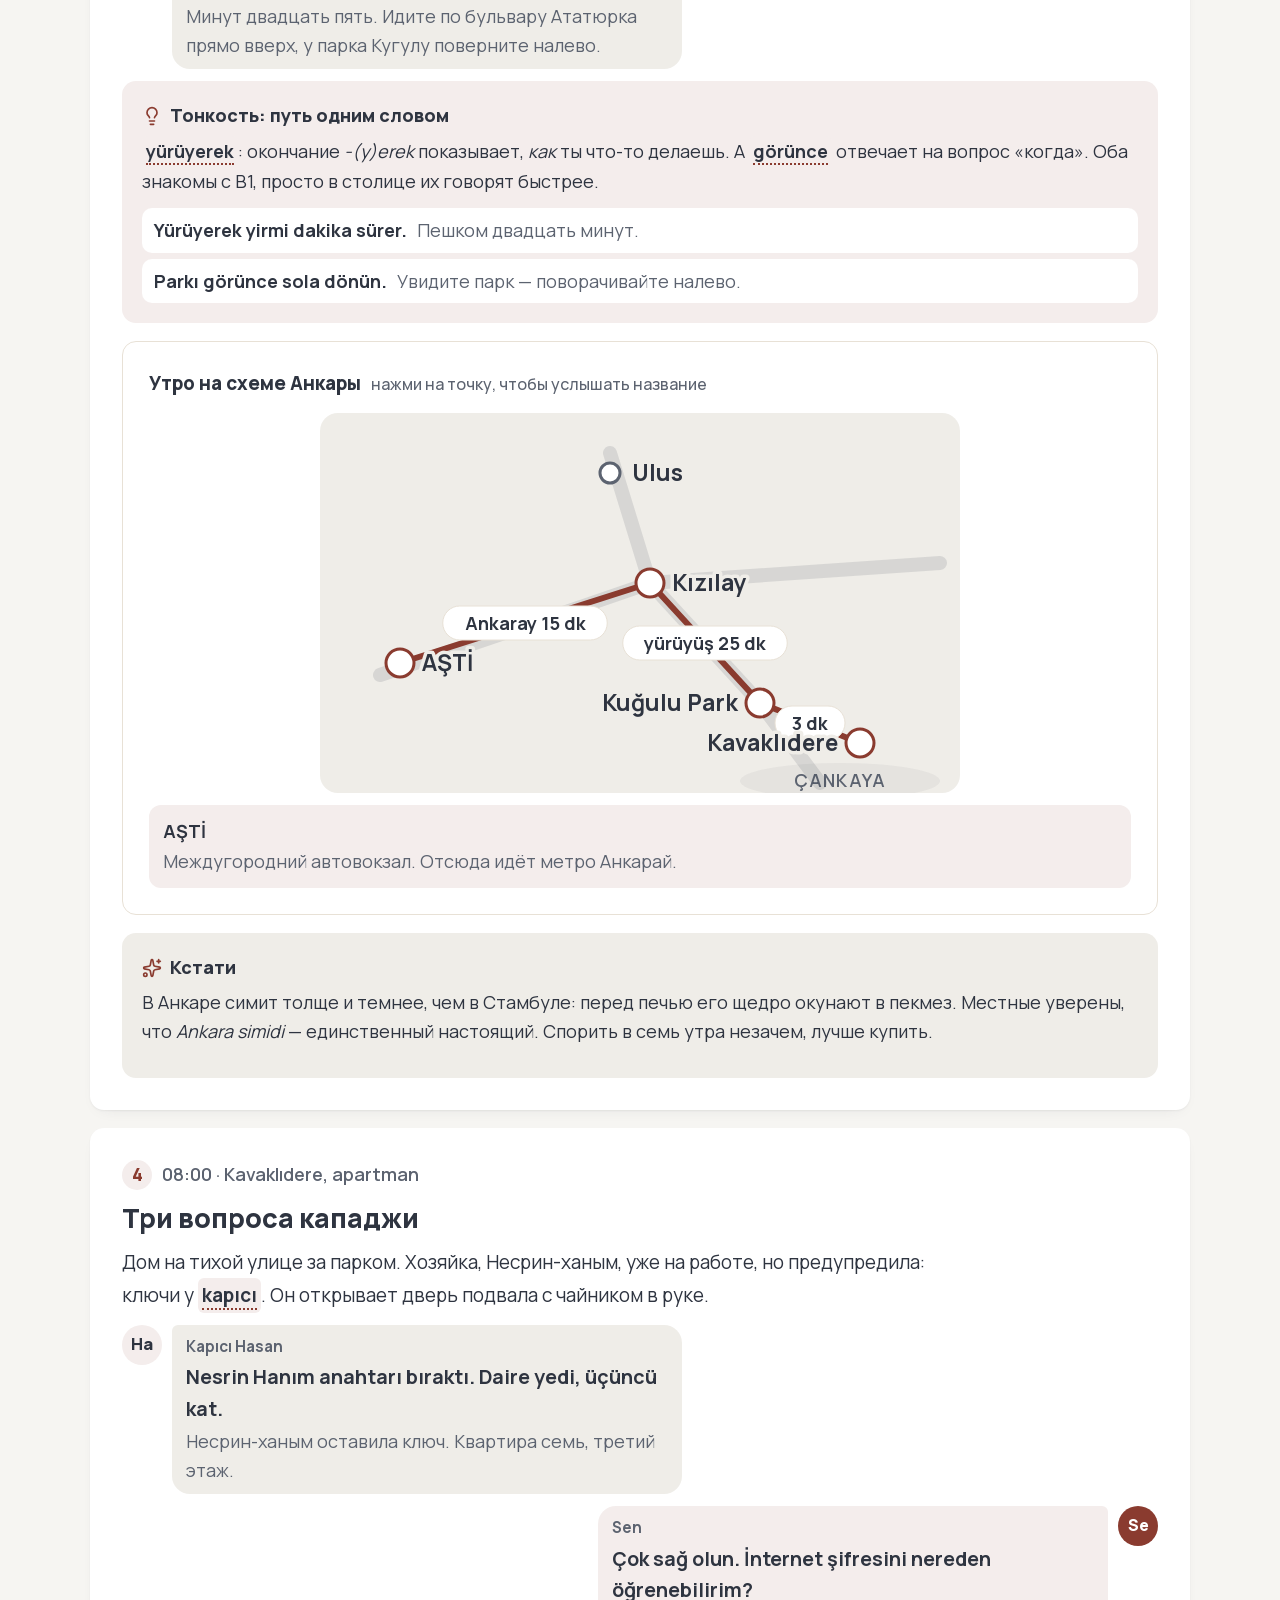
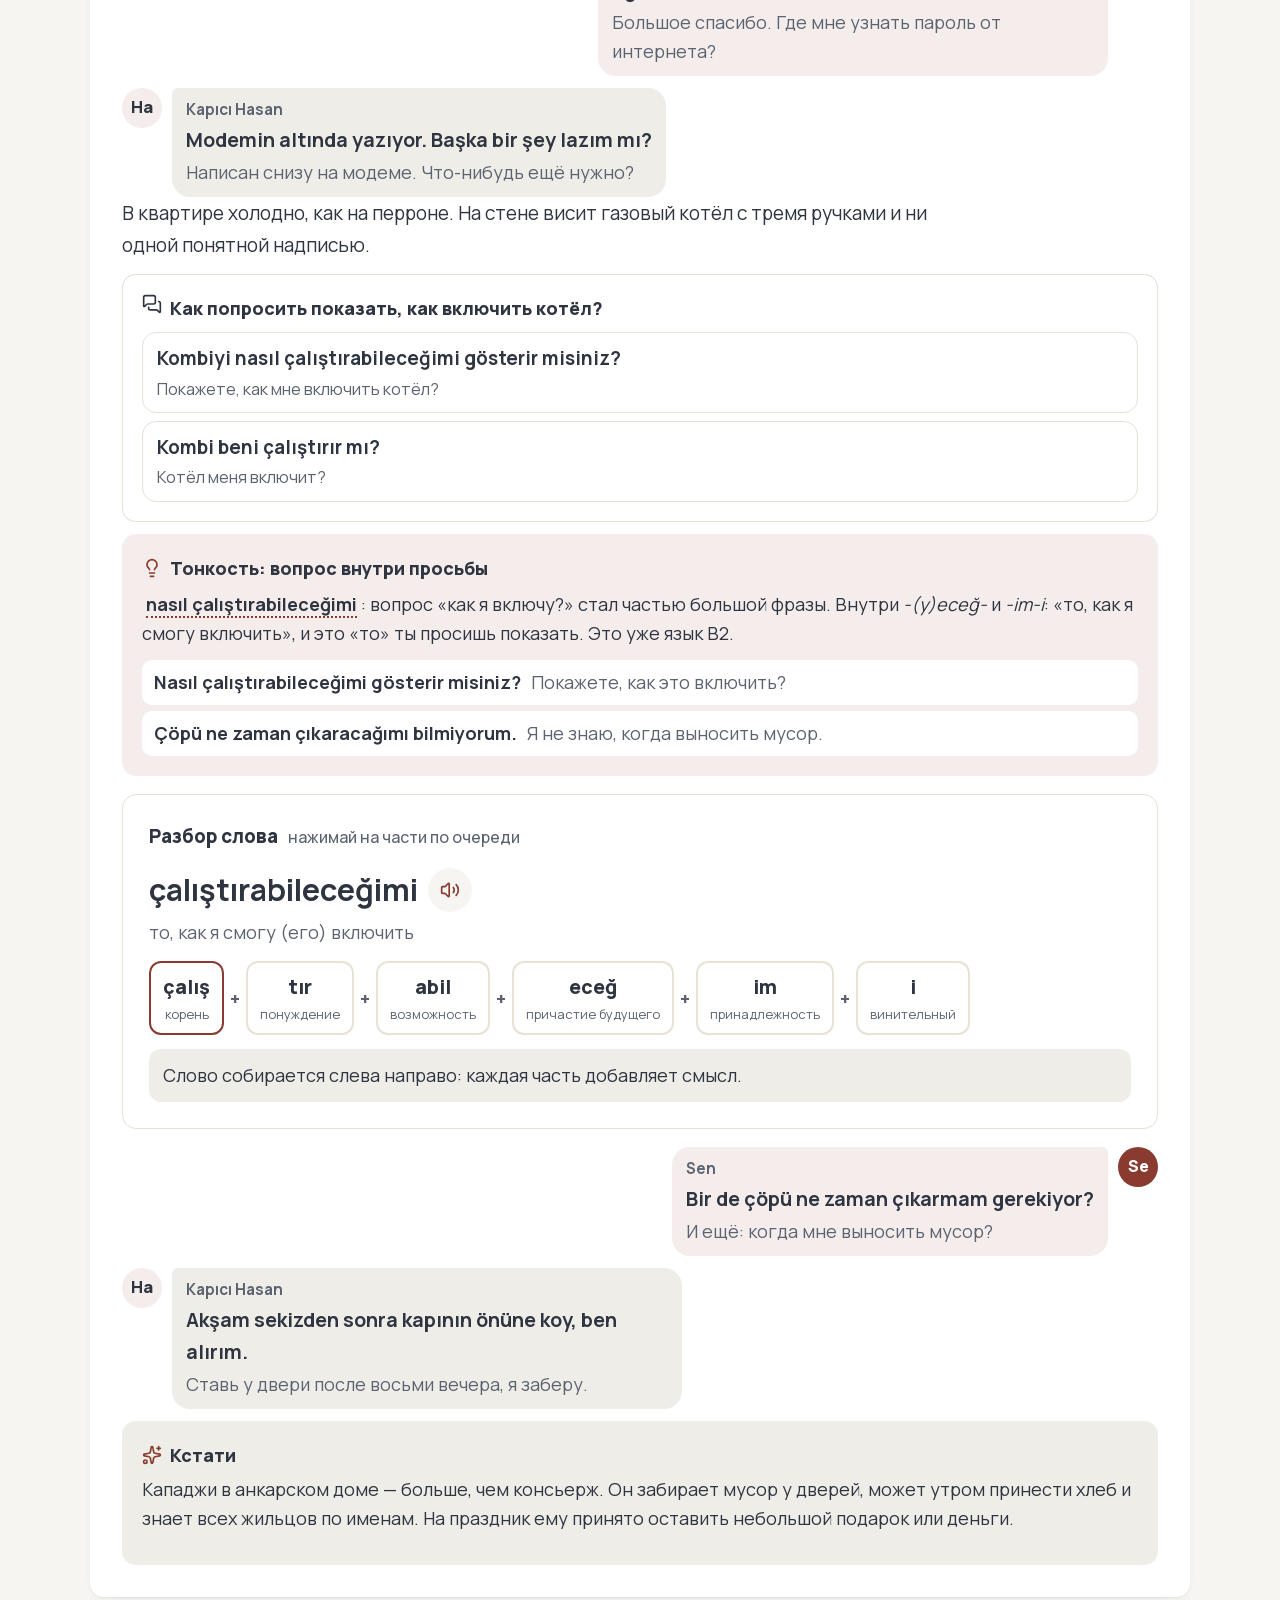
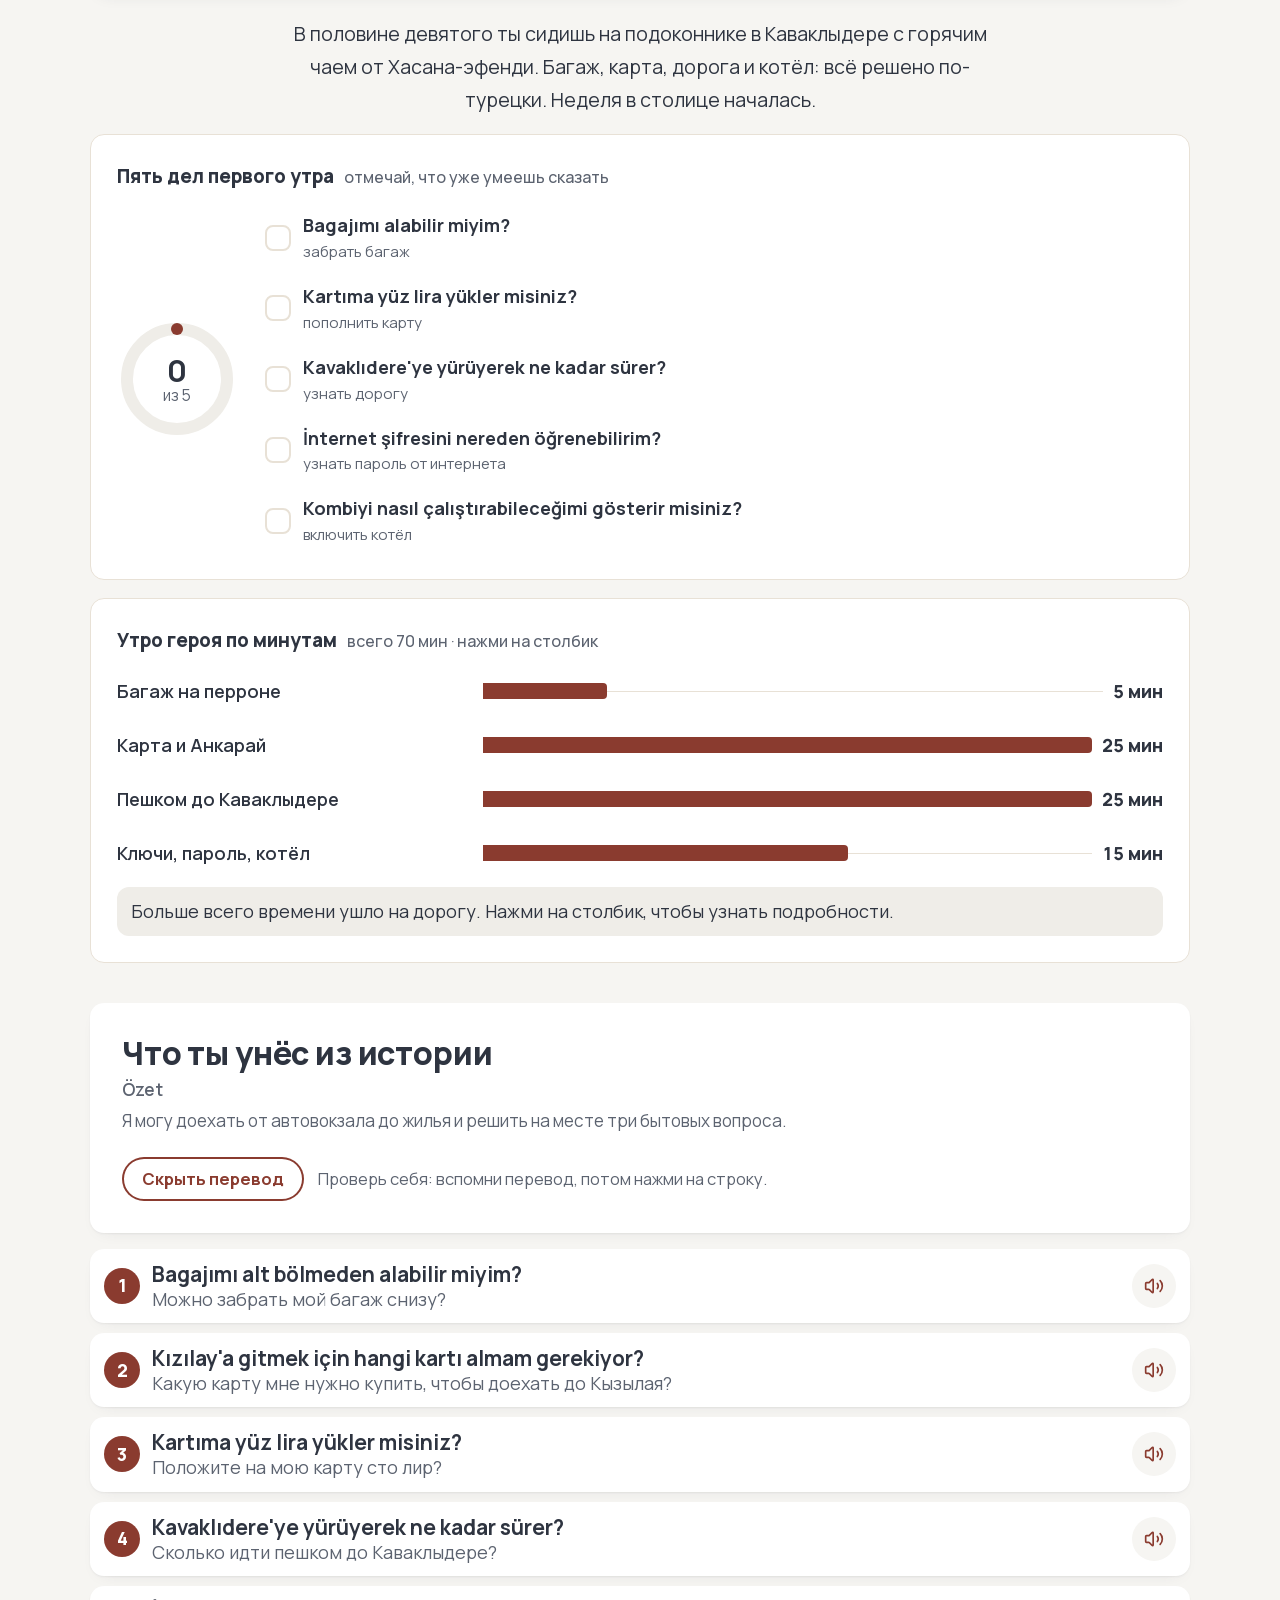
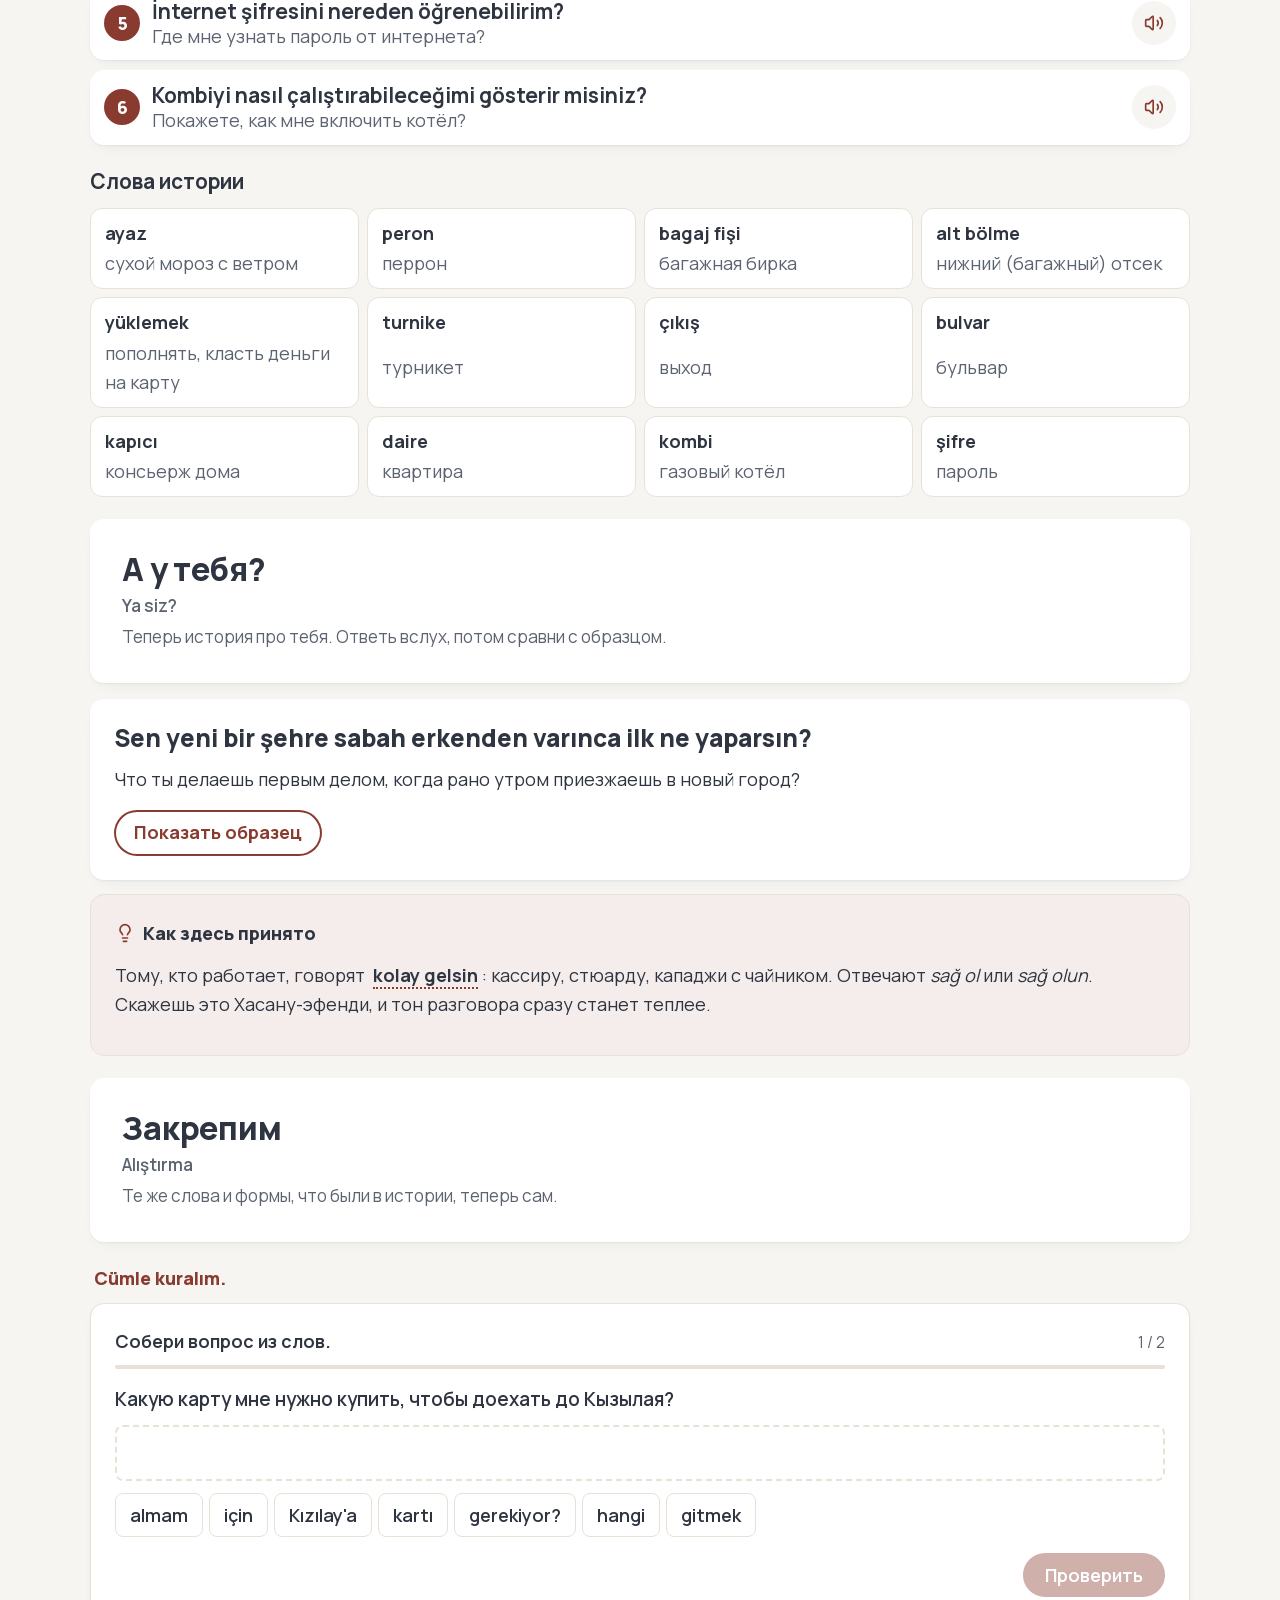
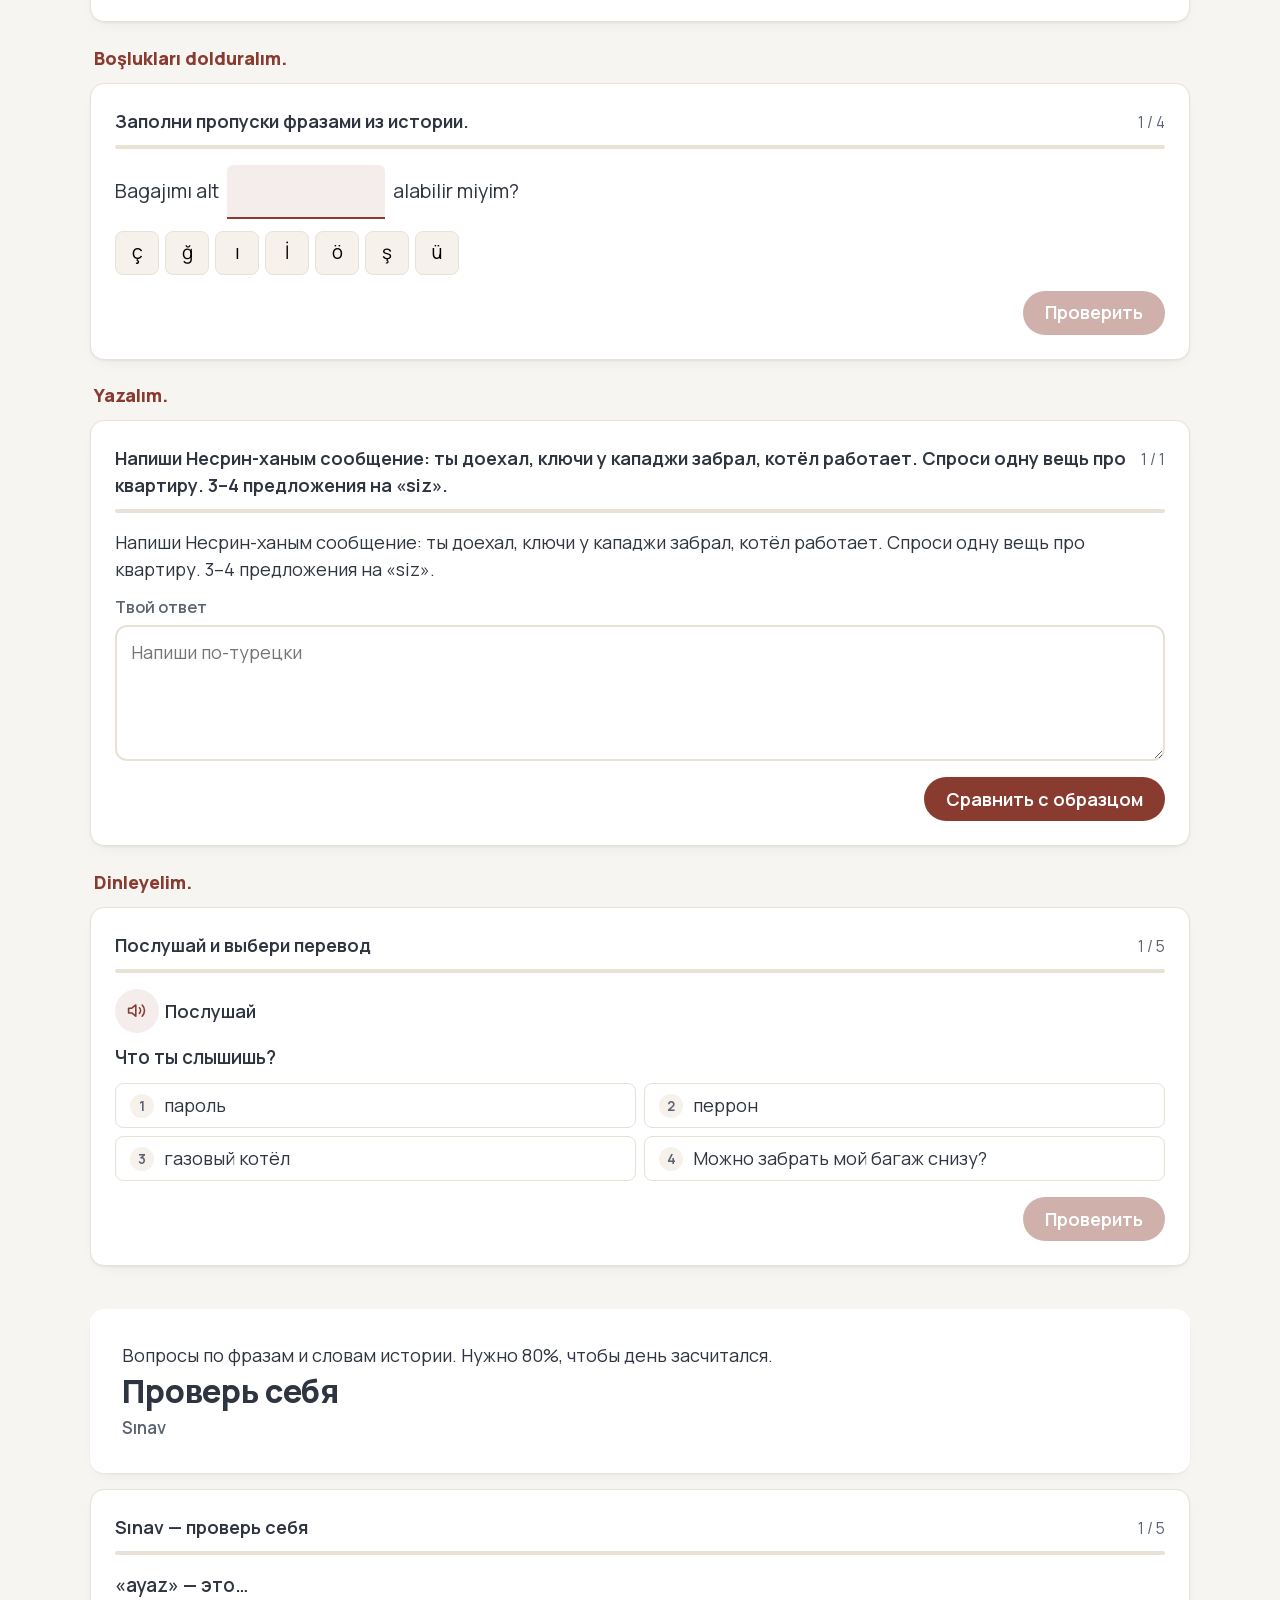
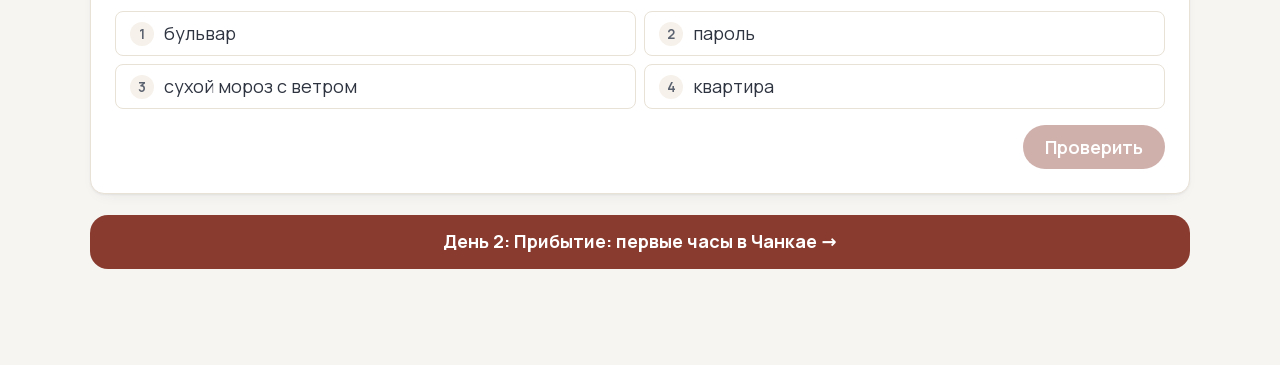
==== commit ab3b24cf: "Интерактивные визуализации: маршрут дня, схема города, разбор слова, шкала, диаграмма, чек-лист, пар" ====
--- a/d.b2.01/index.html
+++ b/d.b2.01/index.html
@@ -108,6 +108,10 @@
         <p>Ты приезжаешь в незнакомый город ночным автобусом. Какие слова тебе точно понадобятся в первый час? Нажми и послушай.</p>
         <p class="dy-prep__w" data-ui><button type="button" class="lx-chip lx-chip--tr dy-prep__chip" lang="tr" data-say="otobüs">otobüs</button><button type="button" class="lx-chip lx-chip--tr dy-prep__chip" lang="tr" data-say="bagaj">bagaj</button><button type="button" class="lx-chip lx-chip--tr dy-prep__chip" lang="tr" data-say="bilet">bilet</button><button type="button" class="lx-chip lx-chip--tr dy-prep__chip" lang="tr" data-say="metro">metro</button><button type="button" class="lx-chip lx-chip--tr dy-prep__chip" lang="tr" data-say="adres">adres</button><button type="button" class="lx-chip lx-chip--tr dy-prep__chip" lang="tr" data-say="anahtar">anahtar</button></p>
       </div>
+      <nav class="vz vz-route" aria-label="Маршрут дня">
+        <p class="vz__h">Маршрут дня <span>нажми на остановку, чтобы перейти к главе</span></p>
+        <div class="vz-route__wrap" style="--n:4"><ol class="vz-route__l"><li class="vz-route__i" style="--i:0"><a class="vz-route__s" href="#ch-1" data-route="ch-1"><span class="vz-route__n">1</span><span class="vz-route__t">06:20</span><span class="vz-route__p" lang="tr">AŞTİ, peron 31</span></a></li><li class="vz-route__i" style="--i:1"><a class="vz-route__s" href="#ch-2" data-route="ch-2"><span class="vz-route__n">2</span><span class="vz-route__t">06:45</span><span class="vz-route__p" lang="tr">Ankaray</span></a></li><li class="vz-route__i" style="--i:2"><a class="vz-route__s" href="#ch-3" data-route="ch-3"><span class="vz-route__n">3</span><span class="vz-route__t">07:20</span><span class="vz-route__p" lang="tr">Kızılay</span></a></li><li class="vz-route__i" style="--i:3"><a class="vz-route__s" href="#ch-4" data-route="ch-4"><span class="vz-route__n">4</span><span class="vz-route__t">08:00</span><span class="vz-route__p" lang="tr">Kavaklıdere, apartman</span></a></li></ol><span class="vz-route__bar" aria-hidden="true"></span></div>
+      </nav>
       <div class="st-chs">
       <article class="st-ch" id="ch-1" style="--i:0">
         <p class="st-ch__k"><span class="st-ch__n" data-ui>1</span><span class="st-ch__t">06:20 · AŞTİ, peron 31</span></p>
@@ -118,6 +122,12 @@
         <p class="st-p">Чемодан едет в багажном отсеке внизу. Ты выходишь на перрон, и в лицо бьёт ветер. В Анталье вчера было двадцать градусов.</p>
         <div class="st-b st-b--me"><span class="st-b__ava" aria-hidden="true" data-ui>Se</span><div class="st-b__body"><span class="st-b__who" lang="tr">Sen</span><p class="st-b__tr" lang="tr" data-say="Bagajımı alt bölmeden alabilir miyim? Fişim burada.">Bagajımı alt bölmeden alabilir miyim? Fişim burada.</p><p class="st-b__ru">Можно забрать мой багаж снизу? Вот моя бирка.</p></div></div>
         <div class="st-b"><span class="st-b__ava" aria-hidden="true" data-ui>Mu</span><div class="st-b__body"><span class="st-b__who" lang="tr">Muavin</span><p class="st-b__tr" lang="tr" data-say="Tabii, hemen veriyorum. Ankara'ya hoş geldiniz, üşümeyin.">Tabii, hemen veriyorum. Ankara'ya hoş geldiniz, üşümeyin.</p><p class="st-b__ru">Конечно, сейчас отдам. Добро пожаловать в Анкару, не замёрзните.</p></div></div>
+        <figure class="vz vz-scale" data-viz="scale" data-items="[{&quot;tr&quot;:&quot;Bagaj!&quot;,&quot;ru&quot;:&quot;Багаж!&quot;,&quot;pos&quot;:4,&quot;note&quot;:&quot;Одно слово звучит как приказ. Так говорят только в крайней спешке.&quot;},{&quot;tr&quot;:&quot;Bagajımı ver.&quot;,&quot;ru&quot;:&quot;Дай мой багаж.&quot;,&quot;pos&quot;:28,&quot;note&quot;:&quot;Повелительное на «ты» незнакомому человеку звучит грубовато.&quot;},{&quot;tr&quot;:&quot;Bagajımı verir misin?&quot;,&quot;ru&quot;:&quot;Дашь мой багаж?&quot;,&quot;pos&quot;:55,&quot;note&quot;:&quot;Вежливый вопрос, но на «ты». Годится для ровесника.&quot;},{&quot;tr&quot;:&quot;Bagajımı alabilir miyim?&quot;,&quot;ru&quot;:&quot;Можно забрать мой багаж?&quot;,&quot;pos&quot;:78,&quot;note&quot;:&quot;Нейтрально и вежливо: ты просишь разрешения. Так и сказал герой.&quot;},{&quot;tr&quot;:&quot;Rica etsem bagajımı verebilir misiniz?&quot;,&quot;ru&quot;:&quot;Будьте добры, не могли бы вы отдать мой багаж?&quot;,&quot;pos&quot;:97,&quot;note&quot;:&quot;Самый официальный вариант: «rica etsem» смягчает любую просьбу. На B2 он нужен в учреждениях.&quot;}]">
+          <figcaption class="vz__h">Как попросить свой багаж <span>нажми на цифру на шкале</span></figcaption>
+          <div class="vz-scale__track"><span class="vz-scale__fill" style="--x:97%"></span><button type="button" class="vz-scale__m" style="--x:4%;--i:0" data-i="0" aria-pressed="false" aria-label="Вариант 1: Багаж!">1</button><button type="button" class="vz-scale__m" style="--x:28%;--i:1" data-i="1" aria-pressed="false" aria-label="Вариант 2: Дай мой багаж.">2</button><button type="button" class="vz-scale__m" style="--x:55%;--i:2" data-i="2" aria-pressed="false" aria-label="Вариант 3: Дашь мой багаж?">3</button><button type="button" class="vz-scale__m" style="--x:78%;--i:3" data-i="3" aria-pressed="false" aria-label="Вариант 4: Можно забрать мой багаж?">4</button><button type="button" class="vz-scale__m" style="--x:97%;--i:4" data-i="4" aria-pressed="true" aria-label="Вариант 5: Будьте добры, не могли бы вы отдать мой багаж?">5</button></div>
+          <p class="vz-scale__ends"><span>резко</span><span>очень вежливо</span></p>
+          <div class="vz-scale__card" aria-live="polite"><p class="vz-scale__tr"><b lang="tr" data-say="Rica etsem bagajımı verebilir misiniz?">Rica etsem bagajımı verebilir misiniz?</b><button type="button" class="lx-say vz-say" data-say="Rica etsem bagajımı verebilir misiniz?" aria-label="Послушать: Rica etsem bagajımı verebilir misiniz?" data-ui><span class="lx-say__ico"><svg aria-hidden="true" xmlns="http://www.w3.org/2000/svg" viewBox="0 0 24 24" fill="none" stroke="currentColor" stroke-width="2" stroke-linecap="round" stroke-linejoin="round" > <path d="M11 4.702a.705.705 0 0 0-1.203-.498L6.413 7.587A1.4 1.4 0 0 1 5.416 8H3a1 1 0 0 0-1 1v6a1 1 0 0 0 1 1h2.416a1.4 1.4 0 0 1 .997.413l3.383 3.384A.705.705 0 0 0 11 19.298z" /> <path d="M16 9a5 5 0 0 1 0 6" /> <path d="M19.364 18.364a9 9 0 0 0 0-12.728" /> </svg></span></button></p><p class="vz-scale__ru">Будьте добры, не могли бы вы отдать мой багаж?</p><p class="vz-scale__note">Самый официальный вариант: «rica etsem» смягчает любую просьбу. На B2 он нужен в учреждениях.</p></div>
+        </figure>
         <div class="st-quirk" role="note"><p class="st-quirk__h"><span class="st-quirk__ico"><svg aria-hidden="true" xmlns="http://www.w3.org/2000/svg" viewBox="0 0 24 24" fill="none" stroke="currentColor" stroke-width="2" stroke-linecap="round" stroke-linejoin="round" > <path d="M11.017 2.814a1 1 0 0 1 1.966 0l1.051 5.558a2 2 0 0 0 1.594 1.594l5.558 1.051a1 1 0 0 1 0 1.966l-5.558 1.051a2 2 0 0 0-1.594 1.594l-1.051 5.558a1 1 0 0 1-1.966 0l-1.051-5.558a2 2 0 0 0-1.594-1.594l-5.558-1.051a1 1 0 0 1 0-1.966l5.558-1.051a2 2 0 0 0 1.594-1.594z" /> <path d="M20 2v4" /> <path d="M22 4h-4" /> <circle cx="4" cy="20" r="2" /> </svg></span><span>Кстати</span></p><p>У этого холода есть имя: <button type="button" class="st-w" data-say="ayaz" aria-expanded="false"><span lang="tr">ayaz</span><span class="st-w__ru">сухой мороз с ветром</span></button>. «Ankara'nın ayazı» анкарцы произносят почти с гордостью. Зима здесь континентальная: днём солнце, а утром минус.</p></div>
       </article>
       <article class="st-ch" id="ch-2" style="--i:1">
@@ -141,6 +151,17 @@
         <div class="st-b st-b--me"><span class="st-b__ava" aria-hidden="true" data-ui>Se</span><div class="st-b__body"><span class="st-b__who" lang="tr">Sen</span><p class="st-b__tr" lang="tr" data-say="Affedersiniz, Kavaklıdere'ye yürüyerek ne kadar sürer?">Affedersiniz, Kavaklıdere'ye yürüyerek ne kadar sürer?</p><p class="st-b__ru">Извините, сколько идти пешком до Каваклыдере?</p></div></div>
         <div class="st-b"><span class="st-b__ava" aria-hidden="true" data-ui>Am</span><div class="st-b__body"><span class="st-b__who" lang="tr">Amca</span><p class="st-b__tr" lang="tr" data-say="Yirmi beş dakika sürer. Atatürk Bulvarı'ndan dümdüz yukarı çıkın, Kuğulu Park'ı görünce sola dönün.">Yirmi beş dakika sürer. Atatürk Bulvarı'ndan dümdüz yukarı çıkın, Kuğulu Park'ı görünce sola dönün.</p><p class="st-b__ru">Минут двадцать пять. Идите по бульвару Ататюрка прямо вверх, у парка Кугулу поверните налево.</p></div></div>
         <div class="st-note" role="note"><p class="st-note__h"><span class="st-note__ico"><svg aria-hidden="true" xmlns="http://www.w3.org/2000/svg" viewBox="0 0 24 24" fill="none" stroke="currentColor" stroke-width="2" stroke-linecap="round" stroke-linejoin="round" > <path d="M15 14c.2-1 .7-1.7 1.5-2.5 1-.9 1.5-2.2 1.5-3.5A6 6 0 0 0 6 8c0 1 .2 2.2 1.5 3.5.7.7 1.3 1.5 1.5 2.5" /> <path d="M9 18h6" /> <path d="M10 22h4" /> </svg></span><span>Тонкость: путь одним словом</span></p><p><button type="button" class="st-w" data-say="yürüyerek" aria-expanded="false"><span lang="tr">yürüyerek</span><span class="st-w__ru">пешком</span></button>: окончание <em>-(y)erek</em> показывает, <em>как</em> ты что-то делаешь. А <button type="button" class="st-w" data-say="görünce" aria-expanded="false"><span lang="tr">görünce</span><span class="st-w__ru">как увидите</span></button> отвечает на вопрос «когда». Оба знакомы с B1, просто в столице их говорят быстрее.</p><ul class="st-note__ex"><li><b lang="tr" data-say="Yürüyerek yirmi dakika sürer.">Yürüyerek yirmi dakika sürer.</b><span>Пешком двадцать минут.</span></li><li><b lang="tr" data-say="Parkı görünce sola dönün.">Parkı görünce sola dönün.</b><span>Увидите парк — поворачивайте налево.</span></li></ul></div>
+        <figure class="vz vz-map" data-viz="map" data-points="[{&quot;tr&quot;:&quot;AŞTİ&quot;,&quot;ru&quot;:&quot;Автовокзал АШТИ&quot;,&quot;note&quot;:&quot;Междугородний автовокзал. Отсюда идёт метро Анкарай.&quot;},{&quot;tr&quot;:&quot;Ulus&quot;,&quot;ru&quot;:&quot;Улус&quot;,&quot;note&quot;:&quot;Старый центр. Сегодня туда не нужно, но бульвар Ататюрка начинается оттуда.&quot;},{&quot;tr&quot;:&quot;Kızılay&quot;,&quot;ru&quot;:&quot;Площадь Кызылай&quot;,&quot;note&quot;:&quot;Центр столицы: здесь ты выходишь из Анкарая, дальше пешком.&quot;},{&quot;tr&quot;:&quot;Kuğulu Park&quot;,&quot;ru&quot;:&quot;Парк Кугулу&quot;,&quot;note&quot;:&quot;Парк с лебедями в конце бульвара Ататюрка. Отсюда налево.&quot;},{&quot;tr&quot;:&quot;Kavaklıdere&quot;,&quot;ru&quot;:&quot;Квартира в Каваклыдере&quot;,&quot;note&quot;:&quot;Дом за парком, ключи у кападжи Хасана-эфенди.&quot;}]">
+          <figcaption class="vz__h">Утро на схеме Анкары <span>нажми на точку, чтобы услышать название</span></figcaption>
+          <svg class="vz-map__svg" viewBox="0 0 640 380" role="group" aria-label="Утро на схеме Анкары">
+            <rect class="vz-map__bg" width="640" height="380" rx="18"/>
+            <g class="vz-map__area"><ellipse cx="520" cy="368" rx="100" ry="18"/><text x="520" y="374" text-anchor="middle">Çankaya</text></g><path d="M290 40 L330 170 L440 290 L500 370" class="vz-map__st"/><path d="M60 262 Q200 215 330 170" class="vz-map__st"/><path d="M330 170 L620 150" class="vz-map__st"/>
+            <path class="vz-map__route" d="M80 250 L330 170 L440 290 L540 330" pathLength="100"/>
+            <g class="vz-map__leg" style="--i:0"><rect x="122.75" y="193" width="164.5" height="34" rx="17"/><text x="205" y="217" text-anchor="middle">Ankaray 15 dk</text></g><g class="vz-map__leg" style="--i:1"><rect x="302.75" y="213" width="164.5" height="34" rx="17"/><text x="385" y="237" text-anchor="middle">yürüyüş 25 dk</text></g><g class="vz-map__leg" style="--i:2"><rect x="455" y="293" width="70" height="34" rx="17"/><text x="490" y="317" text-anchor="middle">3 dk</text></g><g class="vz-map__pt is-route" data-pt="0" tabindex="0" role="button" aria-label="Автовокзал АШТИ: AŞTİ"><circle class="vz-map__hit" cx="80" cy="250" r="30"/><circle class="vz-map__dot" cx="80" cy="250" r="14"/><text x="102" y="258" text-anchor="start" lang="tr">AŞTİ</text></g><g class="vz-map__pt" data-pt="1" tabindex="0" role="button" aria-label="Улус: Ulus"><circle class="vz-map__hit" cx="290" cy="60" r="30"/><circle class="vz-map__dot" cx="290" cy="60" r="10"/><text x="312" y="68" text-anchor="start" lang="tr">Ulus</text></g><g class="vz-map__pt is-route" data-pt="2" tabindex="0" role="button" aria-label="Площадь Кызылай: Kızılay"><circle class="vz-map__hit" cx="330" cy="170" r="30"/><circle class="vz-map__dot" cx="330" cy="170" r="14"/><text x="352" y="178" text-anchor="start" lang="tr">Kızılay</text></g><g class="vz-map__pt is-route" data-pt="3" tabindex="0" role="button" aria-label="Парк Кугулу: Kuğulu Park"><circle class="vz-map__hit" cx="440" cy="290" r="30"/><circle class="vz-map__dot" cx="440" cy="290" r="14"/><text x="418" y="298" text-anchor="end" lang="tr">Kuğulu Park</text></g><g class="vz-map__pt is-route" data-pt="4" tabindex="0" role="button" aria-label="Квартира в Каваклыдере: Kavaklıdere"><circle class="vz-map__hit" cx="540" cy="330" r="30"/><circle class="vz-map__dot" cx="540" cy="330" r="14"/><text x="518" y="338" text-anchor="end" lang="tr">Kavaklıdere</text></g>
+          </svg>
+          <ol class="vz-map__legs"><li><span lang="tr">AŞTİ → Kızılay</span><b>Ankaray 15 dk</b></li><li><span lang="tr">Kızılay → Kuğulu Park</span><b>yürüyüş 25 dk</b></li><li><span lang="tr">Kuğulu Park → Kavaklıdere</span><b>3 dk</b></li></ol>
+          <div class="vz-map__info" aria-live="polite"><b lang="tr">AŞTİ</b><span>Междугородний автовокзал. Отсюда идёт метро Анкарай.</span></div>
+        </figure>
         <div class="st-quirk" role="note"><p class="st-quirk__h"><span class="st-quirk__ico"><svg aria-hidden="true" xmlns="http://www.w3.org/2000/svg" viewBox="0 0 24 24" fill="none" stroke="currentColor" stroke-width="2" stroke-linecap="round" stroke-linejoin="round" > <path d="M11.017 2.814a1 1 0 0 1 1.966 0l1.051 5.558a2 2 0 0 0 1.594 1.594l5.558 1.051a1 1 0 0 1 0 1.966l-5.558 1.051a2 2 0 0 0-1.594 1.594l-1.051 5.558a1 1 0 0 1-1.966 0l-1.051-5.558a2 2 0 0 0-1.594-1.594l-5.558-1.051a1 1 0 0 1 0-1.966l5.558-1.051a2 2 0 0 0 1.594-1.594z" /> <path d="M20 2v4" /> <path d="M22 4h-4" /> <circle cx="4" cy="20" r="2" /> </svg></span><span>Кстати</span></p><p>В Анкаре симит толще и темнее, чем в Стамбуле: перед печью его щедро окунают в пекмез. Местные уверены, что <em>Ankara simidi</em> — единственный настоящий. Спорить в семь утра незачем, лучше купить.</p></div>
       </article>
       <article class="st-ch" id="ch-4" style="--i:3">
@@ -157,12 +178,31 @@
           <p class="st-choice__then" aria-live="polite" hidden></p>
         </div>
         <div class="st-note" role="note"><p class="st-note__h"><span class="st-note__ico"><svg aria-hidden="true" xmlns="http://www.w3.org/2000/svg" viewBox="0 0 24 24" fill="none" stroke="currentColor" stroke-width="2" stroke-linecap="round" stroke-linejoin="round" > <path d="M15 14c.2-1 .7-1.7 1.5-2.5 1-.9 1.5-2.2 1.5-3.5A6 6 0 0 0 6 8c0 1 .2 2.2 1.5 3.5.7.7 1.3 1.5 1.5 2.5" /> <path d="M9 18h6" /> <path d="M10 22h4" /> </svg></span><span>Тонкость: вопрос внутри просьбы</span></p><p><button type="button" class="st-w" data-say="nasıl çalıştırabileceğimi" aria-expanded="false"><span lang="tr">nasıl çalıştırabileceğimi</span><span class="st-w__ru">как я могу включить</span></button>: вопрос «как я включу?» стал частью большой фразы. Внутри <em>-(y)eceğ-</em> и <em>-im-i</em>: «то, как я смогу включить», и это «то» ты просишь показать. Это уже язык B2.</p><ul class="st-note__ex"><li><b lang="tr" data-say="Nasıl çalıştırabileceğimi gösterir misiniz?">Nasıl çalıştırabileceğimi gösterir misiniz?</b><span>Покажете, как это включить?</span></li><li><b lang="tr" data-say="Çöpü ne zaman çıkaracağımı bilmiyorum.">Çöpü ne zaman çıkaracağımı bilmiyorum.</b><span>Я не знаю, когда выносить мусор.</span></li></ul></div>
+        <figure class="vz vz-anat" data-viz="anat" data-parts="[{&quot;p&quot;:&quot;çalış&quot;,&quot;ru&quot;:&quot;работать&quot;,&quot;role&quot;:&quot;корень&quot;},{&quot;p&quot;:&quot;tır&quot;,&quot;ru&quot;:&quot;заставить → «включить»&quot;,&quot;role&quot;:&quot;понуждение&quot;},{&quot;p&quot;:&quot;abil&quot;,&quot;ru&quot;:&quot;мочь&quot;,&quot;role&quot;:&quot;возможность&quot;},{&quot;p&quot;:&quot;eceğ&quot;,&quot;ru&quot;:&quot;то, что будет&quot;,&quot;role&quot;:&quot;причастие будущего&quot;},{&quot;p&quot;:&quot;im&quot;,&quot;ru&quot;:&quot;моё, «я»&quot;,&quot;role&quot;:&quot;принадлежность&quot;},{&quot;p&quot;:&quot;i&quot;,&quot;ru&quot;:&quot;кого? что?&quot;,&quot;role&quot;:&quot;винительный&quot;}]">
+          <figcaption class="vz__h">Разбор слова <span>нажимай на части по очереди</span></figcaption>
+          <p class="vz-anat__word"><b lang="tr">çalıştırabileceğimi</b><button type="button" class="lx-say vz-say" data-say="çalıştırabileceğimi" aria-label="Послушать: çalıştırabileceğimi" data-ui><span class="lx-say__ico"><svg aria-hidden="true" xmlns="http://www.w3.org/2000/svg" viewBox="0 0 24 24" fill="none" stroke="currentColor" stroke-width="2" stroke-linecap="round" stroke-linejoin="round" > <path d="M11 4.702a.705.705 0 0 0-1.203-.498L6.413 7.587A1.4 1.4 0 0 1 5.416 8H3a1 1 0 0 0-1 1v6a1 1 0 0 0 1 1h2.416a1.4 1.4 0 0 1 .997.413l3.383 3.384A.705.705 0 0 0 11 19.298z" /> <path d="M16 9a5 5 0 0 1 0 6" /> <path d="M19.364 18.364a9 9 0 0 0 0-12.728" /> </svg></span></button></p>
+          <p class="vz-anat__ru">то, как я смогу (его) включить</p>
+          <div class="vz-anat__parts"><button type="button" class="vz-anat__p is-root" style="--i:0" data-i="0" aria-pressed="false"><span class="vz-anat__m" lang="tr">çalış</span><span class="vz-anat__r">корень</span></button><span class="vz-anat__plus" aria-hidden="true">+</span><button type="button" class="vz-anat__p" style="--i:1" data-i="1" aria-pressed="false"><span class="vz-anat__m" lang="tr">tır</span><span class="vz-anat__r">понуждение</span></button><span class="vz-anat__plus" aria-hidden="true">+</span><button type="button" class="vz-anat__p" style="--i:2" data-i="2" aria-pressed="false"><span class="vz-anat__m" lang="tr">abil</span><span class="vz-anat__r">возможность</span></button><span class="vz-anat__plus" aria-hidden="true">+</span><button type="button" class="vz-anat__p" style="--i:3" data-i="3" aria-pressed="false"><span class="vz-anat__m" lang="tr">eceğ</span><span class="vz-anat__r">причастие будущего</span></button><span class="vz-anat__plus" aria-hidden="true">+</span><button type="button" class="vz-anat__p" style="--i:4" data-i="4" aria-pressed="false"><span class="vz-anat__m" lang="tr">im</span><span class="vz-anat__r">принадлежность</span></button><span class="vz-anat__plus" aria-hidden="true">+</span><button type="button" class="vz-anat__p" style="--i:5" data-i="5" aria-pressed="false"><span class="vz-anat__m" lang="tr">i</span><span class="vz-anat__r">винительный</span></button></div>
+          <p class="vz-anat__info" aria-live="polite">Слово собирается слева направо: каждая часть добавляет смысл.</p>
+        </figure>
         <div class="st-b st-b--me"><span class="st-b__ava" aria-hidden="true" data-ui>Se</span><div class="st-b__body"><span class="st-b__who" lang="tr">Sen</span><p class="st-b__tr" lang="tr" data-say="Bir de çöpü ne zaman çıkarmam gerekiyor?">Bir de çöpü ne zaman çıkarmam gerekiyor?</p><p class="st-b__ru">И ещё: когда мне выносить мусор?</p></div></div>
         <div class="st-b"><span class="st-b__ava" aria-hidden="true" data-ui>Ha</span><div class="st-b__body"><span class="st-b__who" lang="tr">Kapıcı Hasan</span><p class="st-b__tr" lang="tr" data-say="Akşam sekizden sonra kapının önüne koy, ben alırım.">Akşam sekizden sonra kapının önüne koy, ben alırım.</p><p class="st-b__ru">Ставь у двери после восьми вечера, я заберу.</p></div></div>
         <div class="st-quirk" role="note"><p class="st-quirk__h"><span class="st-quirk__ico"><svg aria-hidden="true" xmlns="http://www.w3.org/2000/svg" viewBox="0 0 24 24" fill="none" stroke="currentColor" stroke-width="2" stroke-linecap="round" stroke-linejoin="round" > <path d="M11.017 2.814a1 1 0 0 1 1.966 0l1.051 5.558a2 2 0 0 0 1.594 1.594l5.558 1.051a1 1 0 0 1 0 1.966l-5.558 1.051a2 2 0 0 0-1.594 1.594l-1.051 5.558a1 1 0 0 1-1.966 0l-1.051-5.558a2 2 0 0 0-1.594-1.594l-5.558-1.051a1 1 0 0 1 0-1.966l5.558-1.051a2 2 0 0 0 1.594-1.594z" /> <path d="M20 2v4" /> <path d="M22 4h-4" /> <circle cx="4" cy="20" r="2" /> </svg></span><span>Кстати</span></p><p>Кападжи в анкарском доме — больше, чем консьерж. Он забирает мусор у дверей, может утром принести хлеб и знает всех жильцов по именам. На праздник ему принято оставить небольшой подарок или деньги.</p></div>
       </article>
       </div>
       <p class="st-end">В половине девятого ты сидишь на подоконнике в Каваклыдере с горячим чаем от Хасана-эфенди. Багаж, карта, дорога и котёл: всё решено по-турецки. Неделя в столице началась.</p>
+      <figure class="vz vz-tasks" data-viz="tasks">
+          <figcaption class="vz__h">Пять дел первого утра <span>отмечай, что уже умеешь сказать</span></figcaption>
+          <div class="vz-tasks__body">
+            <div class="vz-tasks__ring" role="img" aria-label="Готово 0 из 5"><svg viewBox="0 0 120 120" aria-hidden="true"><circle class="vz-tasks__bg" cx="60" cy="60" r="50"/><circle class="vz-tasks__fg" cx="60" cy="60" r="50" pathLength="100" stroke-dasharray="0 100"/></svg><span><b>0</b>из 5</span></div>
+            <ul class="vz-tasks__l"><li><label class="vz-tasks__i"><input type="checkbox" class="vz-tasks__cb"><span class="vz-tasks__box" aria-hidden="true"></span><span class="vz-tasks__w"><b lang="tr">Bagajımı alabilir miyim?</b><small>забрать багаж</small></span></label></li><li><label class="vz-tasks__i"><input type="checkbox" class="vz-tasks__cb"><span class="vz-tasks__box" aria-hidden="true"></span><span class="vz-tasks__w"><b lang="tr">Kartıma yüz lira yükler misiniz?</b><small>пополнить карту</small></span></label></li><li><label class="vz-tasks__i"><input type="checkbox" class="vz-tasks__cb"><span class="vz-tasks__box" aria-hidden="true"></span><span class="vz-tasks__w"><b lang="tr">Kavaklıdere'ye yürüyerek ne kadar sürer?</b><small>узнать дорогу</small></span></label></li><li><label class="vz-tasks__i"><input type="checkbox" class="vz-tasks__cb"><span class="vz-tasks__box" aria-hidden="true"></span><span class="vz-tasks__w"><b lang="tr">İnternet şifresini nereden öğrenebilirim?</b><small>узнать пароль от интернета</small></span></label></li><li><label class="vz-tasks__i"><input type="checkbox" class="vz-tasks__cb"><span class="vz-tasks__box" aria-hidden="true"></span><span class="vz-tasks__w"><b lang="tr">Kombiyi nasıl çalıştırabileceğimi gösterir misiniz?</b><small>включить котёл</small></span></label></li></ul>
+          </div>
+        </figure>
+      <figure class="vz vz-bars" data-viz="bars">
+          <figcaption class="vz__h">Утро героя по минутам <span>всего 70 мин · нажми на столбик</span></figcaption>
+          <ul class="vz-bars__l"><li class="vz-bars__i" style="--i:0"><span class="vz-bars__lab">Багаж на перроне</span><button type="button" class="vz-bars__track" data-note="Бирка, нижний отсек и «Ankara’ya hoş geldiniz» от стюарда." aria-label="Багаж на перроне: 5 мин"><span class="vz-bars__bar" style="--v:0.200"></span></button><span class="vz-bars__val">5 мин</span></li><li class="vz-bars__i" style="--i:1"><span class="vz-bars__lab">Карта и Анкарай</span><button type="button" class="vz-bars__track" data-note="Покупка AnkaraKart и пятнадцать минут до Кызылая без пересадок." aria-label="Карта и Анкарай: 25 мин"><span class="vz-bars__bar" style="--v:1.000"></span></button><span class="vz-bars__val">25 мин</span></li><li class="vz-bars__i" style="--i:2"><span class="vz-bars__lab">Пешком до Каваклыдере</span><button type="button" class="vz-bars__track" data-note="По бульвару Ататюрка вверх, у парка Кугулу налево." aria-label="Пешком до Каваклыдере: 25 мин"><span class="vz-bars__bar" style="--v:1.000"></span></button><span class="vz-bars__val">25 мин</span></li><li class="vz-bars__i" style="--i:3"><span class="vz-bars__lab">Ключи, пароль, котёл</span><button type="button" class="vz-bars__track" data-note="Три вопроса Хасану-эфенди и горячий чай в конце." aria-label="Ключи, пароль, котёл: 15 мин"><span class="vz-bars__bar" style="--v:0.600"></span></button><span class="vz-bars__val">15 мин</span></li></ul>
+          <p class="vz-bars__note" aria-live="polite">Больше всего времени ушло на дорогу. Нажми на столбик, чтобы узнать подробности.</p>
+        </figure>
   </section>
 
   <section data-section="ozet" data-words="105" id="p-ozet" class="st-sec">
@@ -276,5 +316,112 @@
   gsap.to(q('an-drift'), { x: 24, duration: 9, ease: 'sine.inOut', yoyo: true, repeat: -1 });
 })();
 </script>
+<script>
+// Поведение визуализаций дня (вставляется в страницу инлайном, как design.js у дней A1).
+(() => {
+  const RM = matchMedia('(prefers-reduced-motion: reduce)').matches;
+  const $ = (r, s) => r.querySelector(s), $$ = (r, s) => [...r.querySelectorAll(s)];
+  const esc = (s) => String(s).replace(/[&<>"]/g, (c) => ({ '&': '&amp;', '<': '&lt;', '>': '&gt;', '"': '&quot;' }[c]));
+  const speak = (tr) => { try { const u = new SpeechSynthesisUtterance(tr); u.lang = 'tr-TR'; speechSynthesis.cancel(); speechSynthesis.speak(u); } catch (e) {} };
+
+  // появление при прокрутке: блок получает is-in один раз
+  const io = new IntersectionObserver((es) => es.forEach((e) => { if (e.isIntersecting) { e.target.classList.add('is-in'); io.unobserve(e.target); } }), { threshold: 0.35 });
+  $$(document, '.vz').forEach((el) => (RM ? el.classList.add('is-in') : io.observe(el)));
+
+  // маршрут дня: текущая глава подсвечивается, полоса прогресса растёт
+  const route = $(document, '.vz-route');
+  if (route) {
+    const links = $$(route, '[data-route]');
+    const bar = $(route, '.vz-route__bar');
+    const seen = new Set();
+    const ro = new IntersectionObserver((es) => {
+      es.forEach((e) => { if (e.isIntersecting) seen.add(e.target.id); });
+      let cur = -1;
+      links.forEach((a, i) => { const on = seen.has(a.dataset.route); a.classList.toggle('is-done', on); if (on) cur = i; });
+      links.forEach((a, i) => a.toggleAttribute('aria-current', i === cur));
+      if (bar) bar.style.setProperty('--p', links.length > 1 ? Math.max(0, cur) / (links.length - 1) : 1);
+    }, { rootMargin: '0px 0px -55% 0px' });
+    links.forEach((a) => { const ch = document.getElementById(a.dataset.route); if (ch) ro.observe(ch); });
+  }
+
+  // схема города: точка → подпись внизу
+  $$(document, '[data-viz="map"]').forEach((fig) => {
+    const pts = JSON.parse(fig.dataset.points);
+    const info = $(fig, '.vz-map__info');
+    const pick = (g) => {
+      const p = pts[g.dataset.pt];
+      $$(fig, '.vz-map__pt').forEach((x) => x.classList.toggle('is-on', x === g));
+      info.innerHTML = `<b lang="tr">${esc(p.tr)}</b><span>${esc(p.note || p.ru)}</span>`;
+      speak(p.tr);
+    };
+    $$(fig, '.vz-map__pt').forEach((g) => {
+      g.addEventListener('click', () => pick(g));
+      g.addEventListener('keydown', (e) => { if (e.key === 'Enter' || e.key === ' ') { e.preventDefault(); pick(g); } });
+    });
+  });
+
+  // разбор слова: части загораются по очереди, под ними — смысл
+  $$(document, '[data-viz="anat"]').forEach((fig) => {
+    const parts = JSON.parse(fig.dataset.parts);
+    const info = $(fig, '.vz-anat__info');
+    const btns = $$(fig, '.vz-anat__p');
+    btns.forEach((b, i) => b.addEventListener('click', () => {
+      btns.forEach((x, k) => { x.classList.toggle('is-lit', k <= i); x.setAttribute('aria-pressed', k === i); });
+      const built = parts.slice(0, i + 1).map((x) => x.p).join('');
+      info.innerHTML = `<b lang="tr">${esc(built)}</b> · <i>${esc(parts[i].p)}</i> — ${esc(parts[i].ru)}`;
+    }));
+  });
+
+  // шкала: цифра → фраза, перевод, пояснение
+  $$(document, '[data-viz="scale"]').forEach((fig) => {
+    const items = JSON.parse(fig.dataset.items);
+    const card = $(fig, '.vz-scale__card'), fill = $(fig, '.vz-scale__fill');
+    $$(fig, '.vz-scale__m').forEach((m, i) => m.addEventListener('click', () => {
+      const it = items[i];
+      $$(fig, '.vz-scale__m').forEach((x) => x.setAttribute('aria-pressed', x === m));
+      fill.style.setProperty('--x', it.pos + '%');
+      $(card, '.vz-scale__tr b').textContent = it.tr;
+      $(card, '.vz-scale__tr b').dataset.say = it.tr;
+      $(card, '.vz-say').dataset.say = it.tr;
+      $(card, '.vz-scale__ru').textContent = it.ru;
+      $(card, '.vz-scale__note').textContent = it.note || '';
+      speak(it.tr);
+    }));
+  });
+
+  // столбики: нажатие показывает пояснение
+  $$(document, '[data-viz="bars"]').forEach((fig) => {
+    const note = $(fig, '.vz-bars__note');
+    $$(fig, '.vz-bars__track').forEach((t) => t.addEventListener('click', () => {
+      $$(fig, '.vz-bars__i').forEach((li) => li.classList.toggle('is-on', li.contains(t)));
+      note.textContent = t.dataset.note;
+    }));
+  });
+
+  // чек-лист: кольцо заполняется
+  $$(document, '[data-viz="tasks"]').forEach((fig) => {
+    const cbs = $$(fig, '.vz-tasks__cb');
+    const fg = $(fig, '.vz-tasks__fg'), num = $(fig, '.vz-tasks__ring b'), ring = $(fig, '.vz-tasks__ring');
+    const upd = () => {
+      const k = cbs.filter((c) => c.checked).length, p = Math.round((k / cbs.length) * 100);
+      fg.setAttribute('stroke-dasharray', `${p} 100`);
+      num.textContent = k;
+      ring.setAttribute('aria-label', `Готово ${k} из ${cbs.length}`);
+      fig.classList.toggle('is-full', k === cbs.length);
+    };
+    cbs.forEach((c) => c.addEventListener('change', () => { upd(); if (c.checked) speak(c.closest('label').querySelector('b').textContent); }));
+  });
+
+  // пары суффиксов: переключатель формы
+  $$(document, '[data-viz="pairs"]').forEach((fig) => {
+    $$(fig, '[data-mode]').forEach((b) => b.addEventListener('click', () => {
+      const m = b.dataset.mode;
+      $$(fig, '[data-mode]').forEach((x) => x.setAttribute('aria-pressed', x === b));
+      fig.classList.toggle('is-b', m === 'b');
+      $$(fig, '[data-a]').forEach((el) => { el.textContent = el.dataset[m]; });
+    }));
+  });
+})();
+</script>
 </body>
 </html>
--- a/d.b2.01/media/design.css
+++ b/d.b2.01/media/design.css
@@ -108,3 +108,138 @@
 .lx[data-design="b2-asti"] .dy-prep { margin: 0 0 4px; }
 .lx[data-design="b2-asti"] .dy-prep__chip { min-height: 40px; }
 .lx[data-design="b2-asti"] .dy-culture { box-shadow: none; border: 1px solid var(--lx-line); }
+
+/* ---------- визуализации дня (tools/viz.css) ----------
+   Одна серия = цвет дня (--lx-accent), текст — чернила kit, сетка и подложки — нейтральные.
+   Тонкие метки, скруглённые концы, подписи прямо у данных. Анимация только при is-in и без reduced-motion. */
+.lx .vz { margin: 18px 0; padding: clamp(16px, 3.4vw, 26px); border-radius: var(--lx-r, 14px); background: var(--lx-surf, #fff); border: 1px solid var(--lx-line); }
+.lx .vz__h { display: flex; flex-wrap: wrap; align-items: baseline; gap: 4px 10px; margin: 0 0 14px !important; font-weight: 800; font-size: 1.05em; color: var(--lx-ink); }
+.lx .vz__h span { font-weight: 500; font-size: .85em; color: var(--lx-muted); }
+.lx .vz-say { flex: none; }
+
+/* маршрут дня: степпер на всю ширину, без горизонтальной прокрутки */
+.lx .vz-route__wrap { position: relative; }
+.lx .vz-route__l { position: relative; display: grid; grid-template-columns: repeat(var(--n), 1fr); gap: 4px; margin: 0; padding: 0; list-style: none; }
+.lx .vz-route__l::before { content: ""; position: absolute; left: calc(50% / var(--n)); right: calc(50% / var(--n)); top: 20px; height: 3px; border-radius: 3px; background: var(--lx-line); }
+.lx .vz-route__bar { position: absolute; left: calc(50% / var(--n)); top: 20px; height: 3px; width: calc((100% - 100% / var(--n)) * var(--p, 0)); border-radius: 3px; background: var(--lx-accent); transition: width .5s ease; pointer-events: none; }
+.lx .vz-route__s { position: relative; display: grid; gap: 4px; justify-items: center; text-align: center; padding: 0 2px 4px; color: inherit; text-decoration: none; }
+.lx .vz-route__n { display: grid; place-items: center; width: 44px; height: 44px; border-radius: 50%; background: var(--lx-surf); border: 3px solid var(--lx-line); color: var(--lx-muted); font-weight: 800; transition: border-color .3s, background-color .3s, color .3s; }
+.lx .vz-route__s.is-done .vz-route__n { border-color: var(--lx-accent); color: var(--lx-accent); }
+.lx .vz-route__s[aria-current] .vz-route__n { background: var(--lx-accent); border-color: var(--lx-accent); color: #fff; }
+.lx .vz-route__t { font-weight: 800; font-variant-numeric: tabular-nums; font-size: .92em; }
+.lx .vz-route__p { font-size: .78em; color: var(--lx-muted); line-height: 1.25; overflow-wrap: anywhere; }
+.lx .vz-route .vz-route__i { opacity: 0; transform: translateY(8px); }
+.lx .vz-route.is-in .vz-route__i { opacity: 1; transform: none; transition: opacity .4s ease calc(var(--i) * .08s), transform .4s ease calc(var(--i) * .08s); }
+
+/* схема города */
+.lx .vz-map__svg { display: block; width: 100%; max-width: 640px; height: auto; margin: 0 auto; }
+.lx .vz-map__bg { fill: var(--lx-surf2); }
+.lx .vz-map__st { fill: none; stroke: color-mix(in srgb, var(--lx-ink) 12%, transparent); stroke-width: 14; stroke-linecap: round; }
+.lx .vz-map__area ellipse { fill: color-mix(in srgb, var(--lx-ink) 5%, transparent); }
+.lx .vz-map__area text { fill: var(--lx-muted); font-size: 18px; font-weight: 600; letter-spacing: .06em; text-transform: uppercase; }
+.lx .vz-map__route { fill: none; stroke: var(--lx-accent); stroke-width: 6; stroke-linecap: round; stroke-linejoin: round; stroke-dasharray: 100; stroke-dashoffset: 100; }
+.lx .vz-map.is-in .vz-map__route { stroke-dashoffset: 0; transition: stroke-dashoffset 2s ease-in-out .2s; }
+.lx .vz-map__leg rect { fill: var(--lx-surf); stroke: var(--lx-line); }
+.lx .vz-map__leg text { fill: var(--lx-ink); font-size: 18px; font-weight: 700; }
+.lx .vz-map__leg { opacity: 0; }
+.lx .vz-map.is-in .vz-map__leg { opacity: 1; transition: opacity .4s ease calc(1.2s + var(--i) * .35s); }
+.lx .vz-map__pt { cursor: pointer; outline: none; }
+.lx .vz-map__hit { fill: transparent; }
+.lx .vz-map__dot { fill: var(--lx-surf); stroke: var(--lx-muted); stroke-width: 3; transition: r .2s; }
+.lx .vz-map__pt.is-route .vz-map__dot { stroke: var(--lx-accent); }
+.lx .vz-map__pt.is-on .vz-map__dot, .lx .vz-map__pt:hover .vz-map__dot { fill: var(--lx-accent); stroke: var(--lx-accent); }
+.lx .vz-map__pt:focus-visible .vz-map__dot { stroke-width: 5; stroke: var(--lx-ink); }
+.lx .vz-map__pt text { fill: var(--lx-ink); font-size: 23px; font-weight: 700; paint-order: stroke; stroke: var(--lx-surf2); stroke-width: 7px; stroke-linejoin: round; }
+.lx .vz-map__info { display: grid; gap: 2px; margin-top: 12px; padding: 12px 14px; border-radius: 12px; background: var(--lx-soft); min-height: 64px; }
+.lx .vz-map__info span { color: var(--lx-muted); }
+
+/* разбор слова */
+.lx .vz-anat__word { display: flex; align-items: center; gap: 10px; margin: 0 !important; font-size: clamp(1.3em, 4.6vw, 1.7em); overflow-wrap: anywhere; }
+.lx .vz-anat__ru { margin: 4px 0 14px !important; color: var(--lx-muted); }
+.lx .vz-anat__parts { display: flex; flex-wrap: wrap; align-items: center; gap: 6px; }
+.lx .vz-anat__plus { color: var(--lx-muted); font-weight: 700; }
+.lx .vz-anat__p { display: grid; gap: 2px; justify-items: center; min-width: 44px; min-height: 52px; padding: 8px 12px; border: 2px solid var(--lx-line); border-radius: 12px; background: var(--lx-surf); color: var(--lx-ink); font: inherit; cursor: pointer; transition: background-color .2s, border-color .2s, transform .2s; }
+.lx .vz-anat__p:hover { border-color: var(--lx-accent); }
+.lx .vz-anat__m { font-weight: 800; font-size: 1.1em; }
+.lx .vz-anat__r { font-size: .72em; color: var(--lx-muted); }
+.lx .vz-anat__p.is-root { border-color: var(--lx-accent); }
+.lx .vz-anat__p.is-lit { background: var(--lx-soft); border-color: var(--lx-accent); }
+.lx .vz-anat__p[aria-pressed="true"] { background: var(--lx-accent); }
+.lx .vz-anat__p[aria-pressed="true"] :is(.vz-anat__m, .vz-anat__r) { color: #fff; }
+.lx .vz-anat .vz-anat__p { opacity: 0; transform: translateY(10px); }
+.lx .vz-anat.is-in .vz-anat__p { opacity: 1; transform: none; transition: opacity .35s ease calc(var(--i) * .12s), transform .35s ease calc(var(--i) * .12s), background-color .2s, border-color .2s; }
+.lx .vz-anat__info { margin: 14px 0 0 !important; padding: 12px 14px; border-radius: 12px; background: var(--lx-surf2); min-height: 48px; }
+.lx .vz-anat__info i { font-style: normal; font-weight: 800; color: var(--lx-accent); }
+
+/* шкала */
+.lx .vz-scale__track { position: relative; height: 44px; margin: 6px 22px 0; }
+.lx .vz-scale__track::before { content: ""; position: absolute; left: 0; right: 0; top: 20px; height: 4px; border-radius: 4px; background: linear-gradient(90deg, var(--lx-line), color-mix(in srgb, var(--lx-accent) 45%, var(--lx-line))); }
+.lx .vz-scale__fill { position: absolute; left: 0; top: 20px; height: 4px; width: var(--x); border-radius: 4px; background: var(--lx-accent); transition: width .4s ease; }
+.lx .vz-scale__m { position: absolute; left: var(--x); top: 0; width: 44px; height: 44px; margin-left: -22px; border-radius: 50%; border: 3px solid var(--lx-accent); background: var(--lx-surf); color: var(--lx-accent); font: inherit; font-weight: 800; cursor: pointer; transition: background-color .2s, color .2s, transform .2s; }
+.lx .vz-scale__m[aria-pressed="true"] { background: var(--lx-accent); color: #fff; transform: scale(1.08); }
+.lx .vz-scale__ends { display: flex; justify-content: space-between; margin: 8px 0 12px !important; font-size: .85em; color: var(--lx-muted); font-weight: 600; }
+.lx .vz-scale__card { padding: 14px; border-radius: 12px; background: var(--lx-soft); }
+.lx .vz-scale__tr { display: flex; align-items: center; gap: 10px; margin: 0 !important; font-size: 1.1em; }
+.lx .vz-scale__ru { margin: 4px 0 0 !important; color: var(--lx-ink); }
+.lx .vz-scale__note { margin: 6px 0 0 !important; color: var(--lx-muted); font-size: .92em; }
+
+/* столбики */
+.lx .vz-bars__l { display: grid; gap: 10px; margin: 0; padding: 0; list-style: none; }
+.lx .vz-bars__i { display: grid; grid-template-columns: minmax(96px, 34%) 1fr auto; align-items: center; gap: 10px; }
+.lx .vz-bars__lab { font-weight: 600; line-height: 1.25; }
+.lx .vz-bars__track { position: relative; height: 44px; padding: 0; border: 0; background: none; cursor: pointer; }
+.lx .vz-bars__track::before { content: ""; position: absolute; left: 0; right: 0; top: 50%; height: 1px; background: var(--lx-line); }
+.lx .vz-bars__bar { position: absolute; left: 0; top: 50%; height: 16px; margin-top: -8px; width: calc(var(--v) * 100%); border-radius: 0 4px 4px 0; background: var(--lx-accent); transform-origin: left center; transform: scaleX(0); }
+.lx .vz-bars.is-in .vz-bars__bar { transform: scaleX(1); transition: transform .8s cubic-bezier(.2, .7, .2, 1) calc(var(--i) * .12s); }
+.lx .vz-bars__i.is-on .vz-bars__bar { background: color-mix(in srgb, var(--lx-accent) 80%, var(--lx-ink)); }
+.lx .vz-bars__val { font-weight: 800; font-variant-numeric: tabular-nums; white-space: nowrap; }
+.lx .vz-bars__note { margin: 12px 0 0 !important; padding: 10px 14px; border-radius: 12px; background: var(--lx-surf2); color: var(--lx-ink); min-height: 44px; }
+
+/* чек-лист с кольцом */
+.lx .vz-tasks__body { display: grid; grid-template-columns: auto 1fr; gap: 18px; align-items: center; }
+@media (max-width: 520px) { .lx .vz-tasks__body { grid-template-columns: 1fr; justify-items: center; } }
+.lx .vz-tasks__ring { position: relative; width: 120px; height: 120px; }
+.lx .vz-tasks__ring svg { width: 100%; height: 100%; transform: rotate(-90deg); }
+.lx .vz-tasks__bg { fill: none; stroke: var(--lx-surf2); stroke-width: 12; }
+.lx .vz-tasks__fg { fill: none; stroke: var(--lx-accent); stroke-width: 12; stroke-linecap: round; transition: stroke-dasharray .5s ease; }
+.lx .vz-tasks__ring span { position: absolute; inset: 0; display: grid; place-content: center; text-align: center; color: var(--lx-muted); font-size: .85em; line-height: 1.1; }
+.lx .vz-tasks__ring b { font-size: 2em; color: var(--lx-ink); }
+.lx .vz-tasks.is-full .vz-tasks__ring b { color: var(--lx-accent); }
+.lx .vz-tasks__l { display: grid; gap: 6px; width: 100%; margin: 0; padding: 0; list-style: none; }
+.lx .vz-tasks__i { position: relative; display: grid; grid-template-columns: 28px 1fr; gap: 10px; align-items: center; min-height: 48px; padding: 6px 10px; border-radius: 12px; cursor: pointer; }
+.lx .vz-tasks__i:hover { background: var(--lx-surf2); }
+.lx .vz-tasks__cb { position: absolute; opacity: 0; width: 1px; height: 1px; }
+.lx .vz-tasks__box { width: 26px; height: 26px; border-radius: 8px; border: 2px solid var(--lx-line); background: var(--lx-surf); transition: background-color .2s, border-color .2s; }
+.lx .vz-tasks__cb:checked + .vz-tasks__box { background: var(--lx-accent) url("data:image/svg+xml,%3Csvg xmlns='http://www.w3.org/2000/svg' viewBox='0 0 24 24' fill='none' stroke='white' stroke-width='3.5' stroke-linecap='round' stroke-linejoin='round'%3E%3Cpath d='M5 12.5l4.5 4.5L19 7.5'/%3E%3C/svg%3E") center / 18px no-repeat; border-color: var(--lx-accent); }
+.lx .vz-tasks__cb:focus-visible + .vz-tasks__box { outline: 3px solid var(--lx-accent); outline-offset: 2px; }
+.lx .vz-tasks__w { display: grid; }
+.lx .vz-tasks__w small { color: var(--lx-muted); }
+.lx .vz-tasks__cb:checked ~ .vz-tasks__w b { color: var(--lx-accent); }
+
+/* пары суффиксов */
+.lx .vz-pairs__sw { display: inline-flex; gap: 4px; padding: 4px; margin-bottom: 12px; border-radius: 999px; background: var(--lx-surf2); }
+.lx .vz-pairs__sw button { min-height: 44px; padding: 0 18px; border: 0; border-radius: 999px; background: none; color: var(--lx-ink); font: inherit; font-weight: 700; cursor: pointer; }
+.lx .vz-pairs__sw button[aria-pressed="true"] { background: var(--lx-accent); color: #fff; }
+.lx .vz-pairs__l { display: grid; grid-template-columns: repeat(auto-fill, minmax(150px, 1fr)); gap: 8px; margin: 0; padding: 0; list-style: none; }
+.lx .vz-pairs__i { display: grid; gap: 2px; padding: 12px 14px; border-radius: 12px; background: var(--lx-soft); }
+.lx .vz-pairs__i b { font-size: 1.1em; }
+.lx .vz-pairs__i span { color: var(--lx-muted); font-size: .92em; }
+
+@media (prefers-reduced-motion: reduce) {
+  .lx .vz *, .lx .vz { transition: none !important; }
+  .lx .vz-map__route { stroke-dashoffset: 0; }
+  .lx :is(.vz-route__i, .vz-anat__p, .vz-map__leg) { opacity: 1 !important; transform: none !important; }
+  .lx .vz-bars__bar { transform: none; }
+}
+
+/* схема на узком экране: подписи точек крупнее, участки пути — списком под схемой */
+.lx .vz-map__legs { display: none; margin: 10px 0 0; padding: 0; list-style: none; gap: 6px; }
+.lx .vz-map__legs li { display: flex; justify-content: space-between; gap: 10px; padding: 8px 12px; border-radius: 10px; background: var(--lx-surf2); font-size: .92em; }
+.lx .vz-map__legs b { white-space: nowrap; color: var(--lx-accent); }
+@media (max-width: 600px) {
+  .lx .vz-map__leg { display: none; }
+  .lx .vz-map__legs { display: grid; }
+  .lx .vz-map__pt text { font-size: 34px; stroke-width: 9px; }
+  .lx .vz-map__area text { font-size: 26px; }
+  .lx .vz-map__dot { r: 16; }
+}
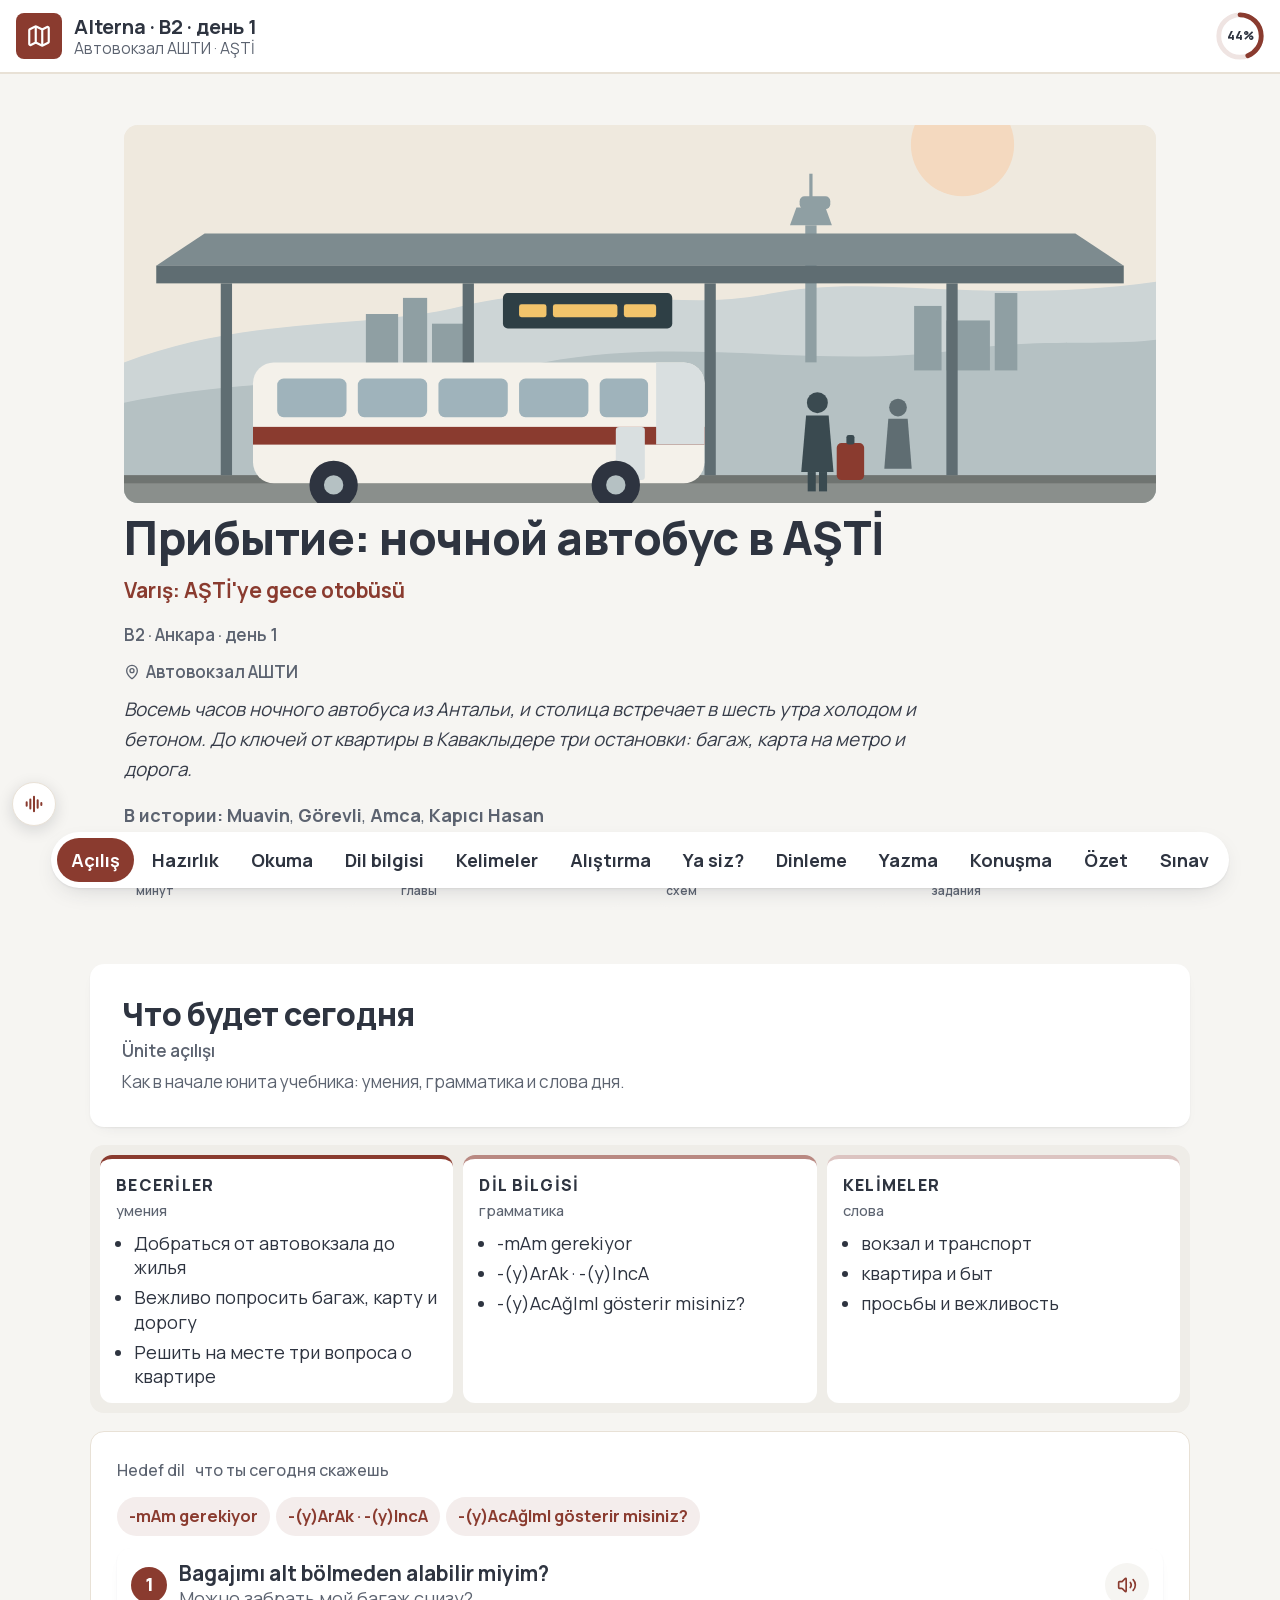
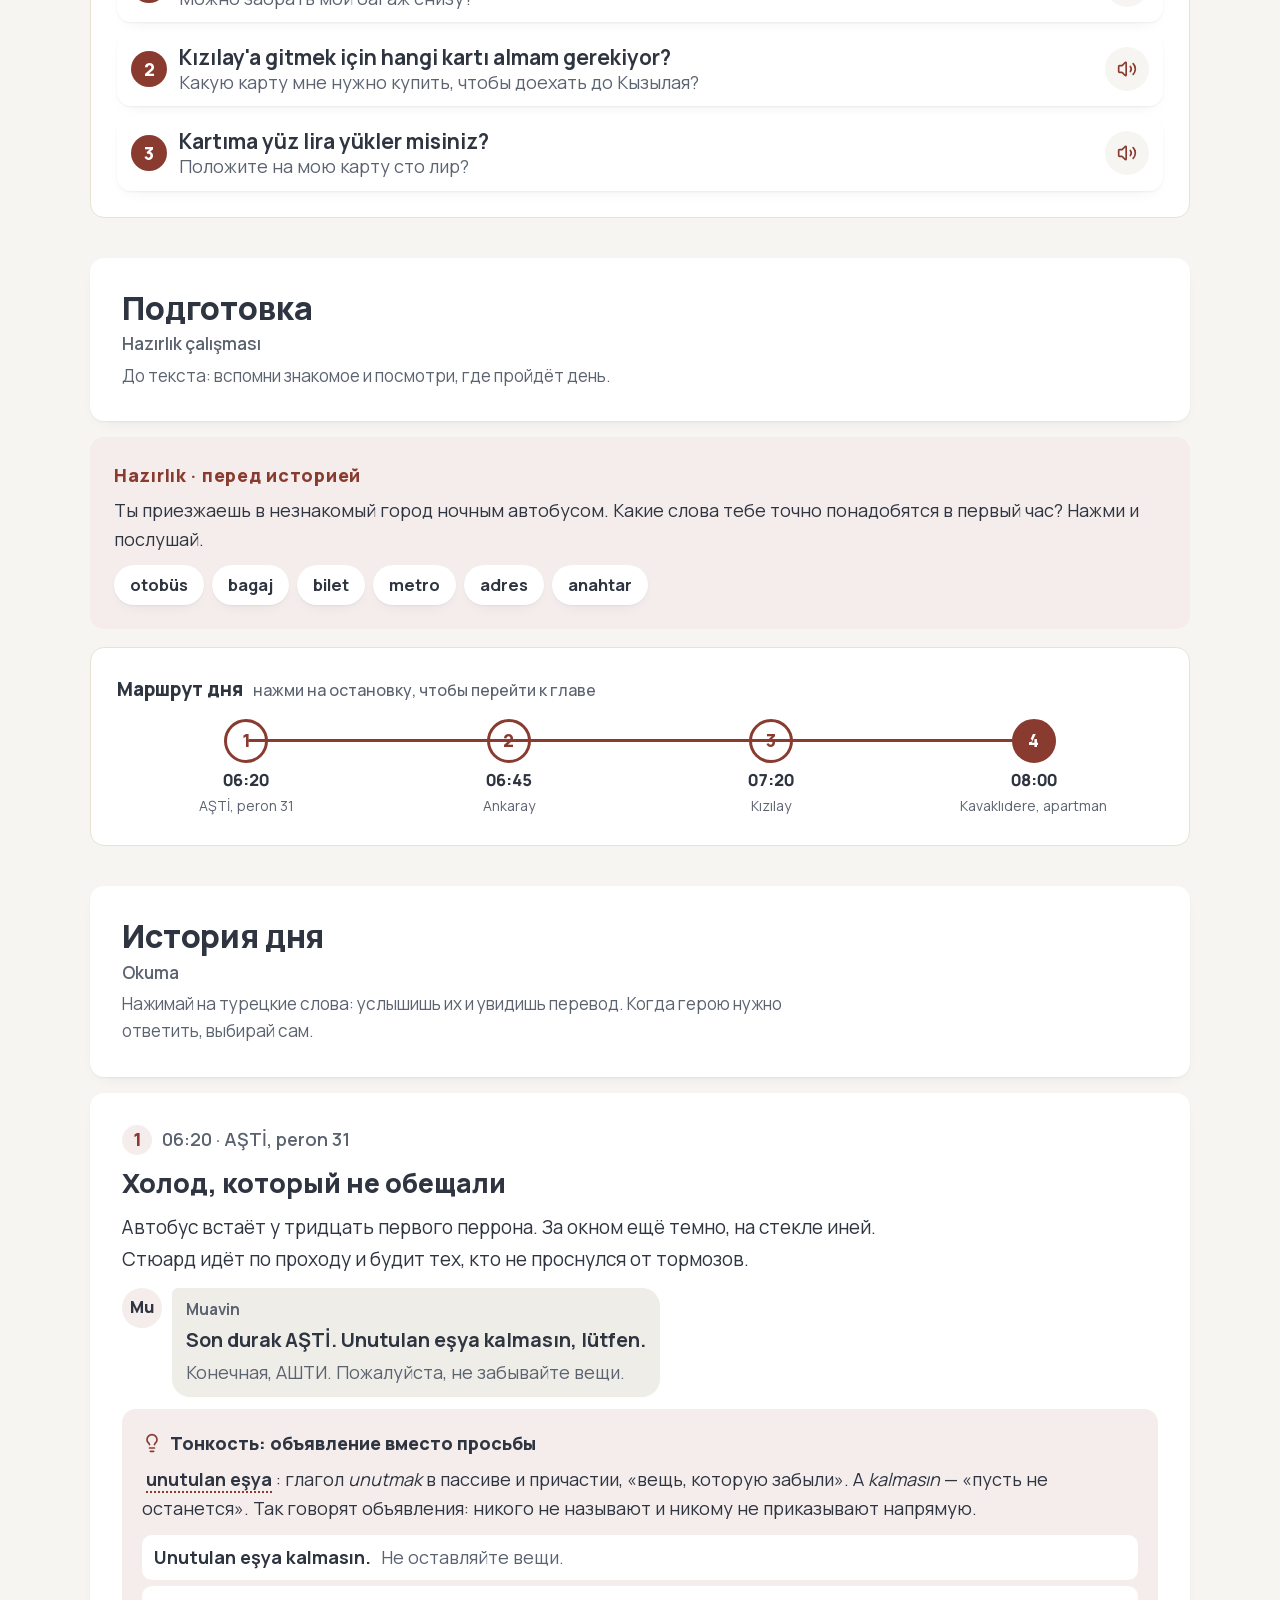
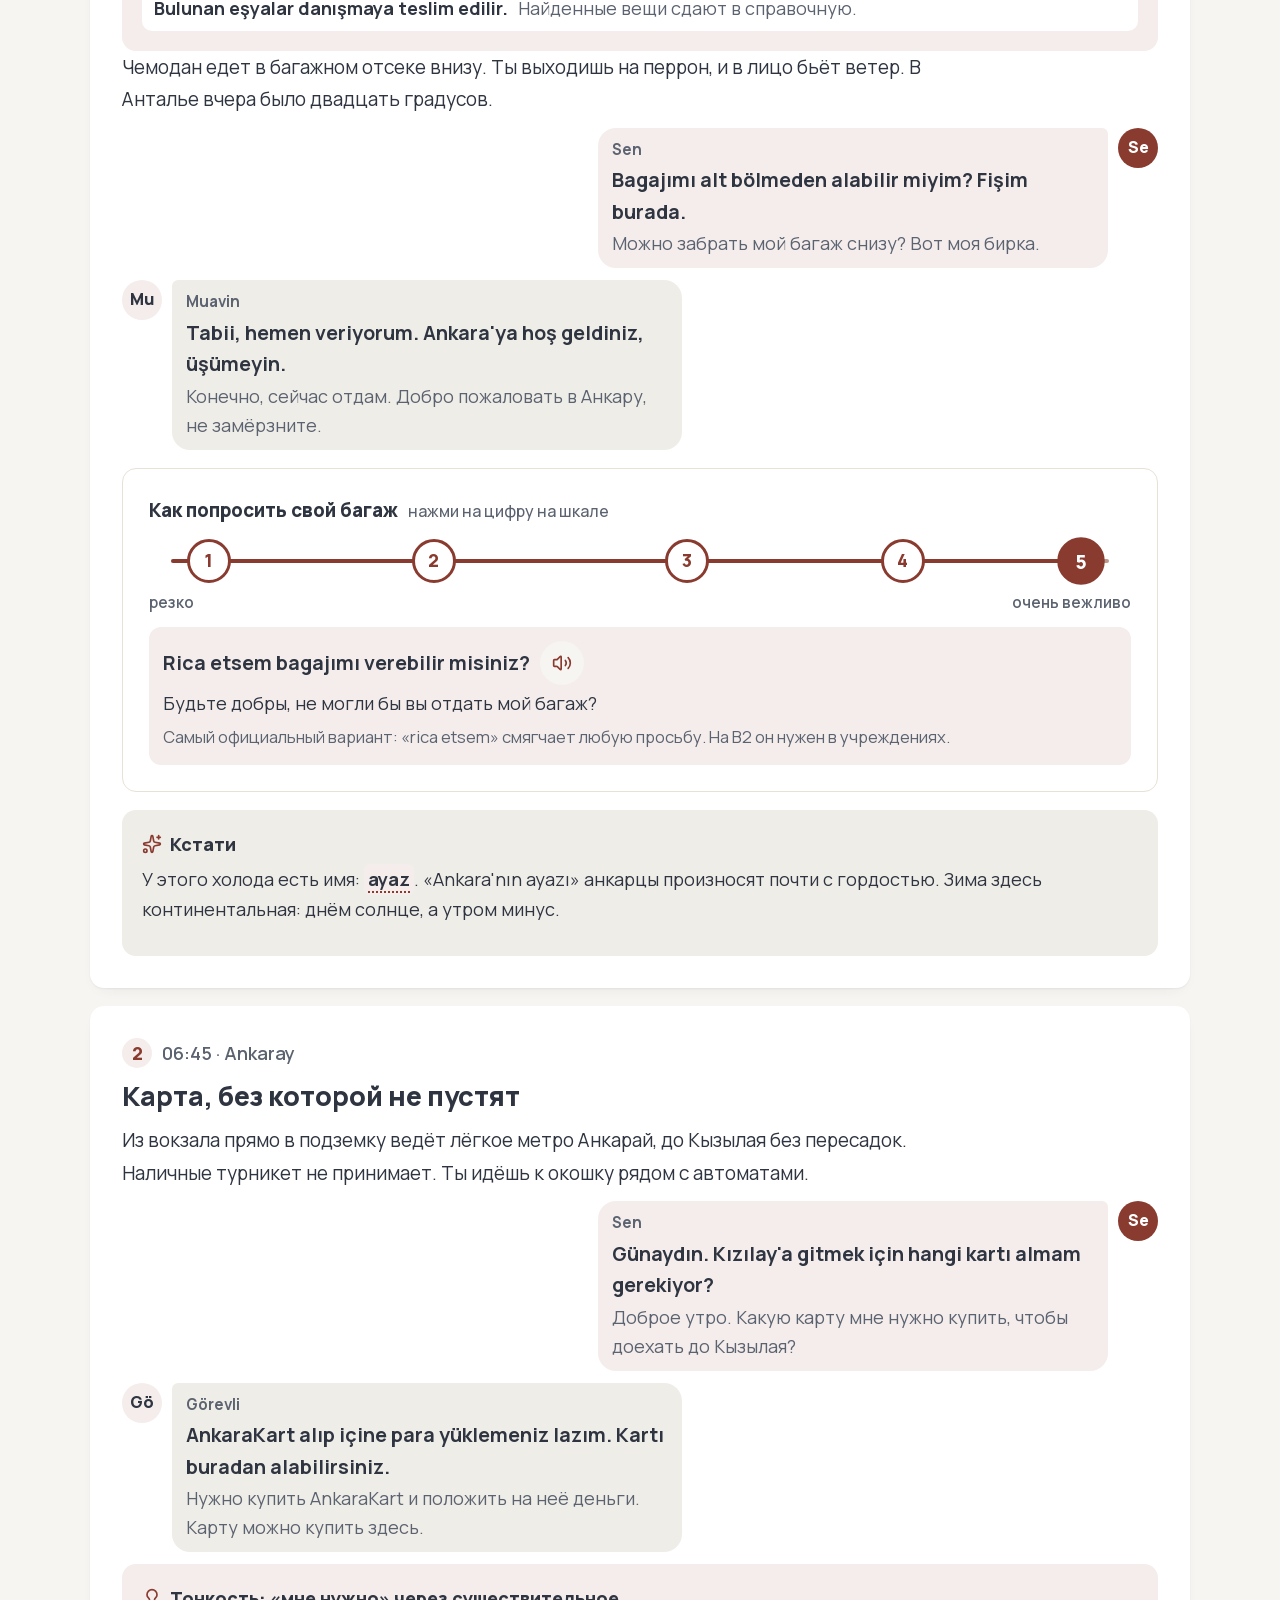
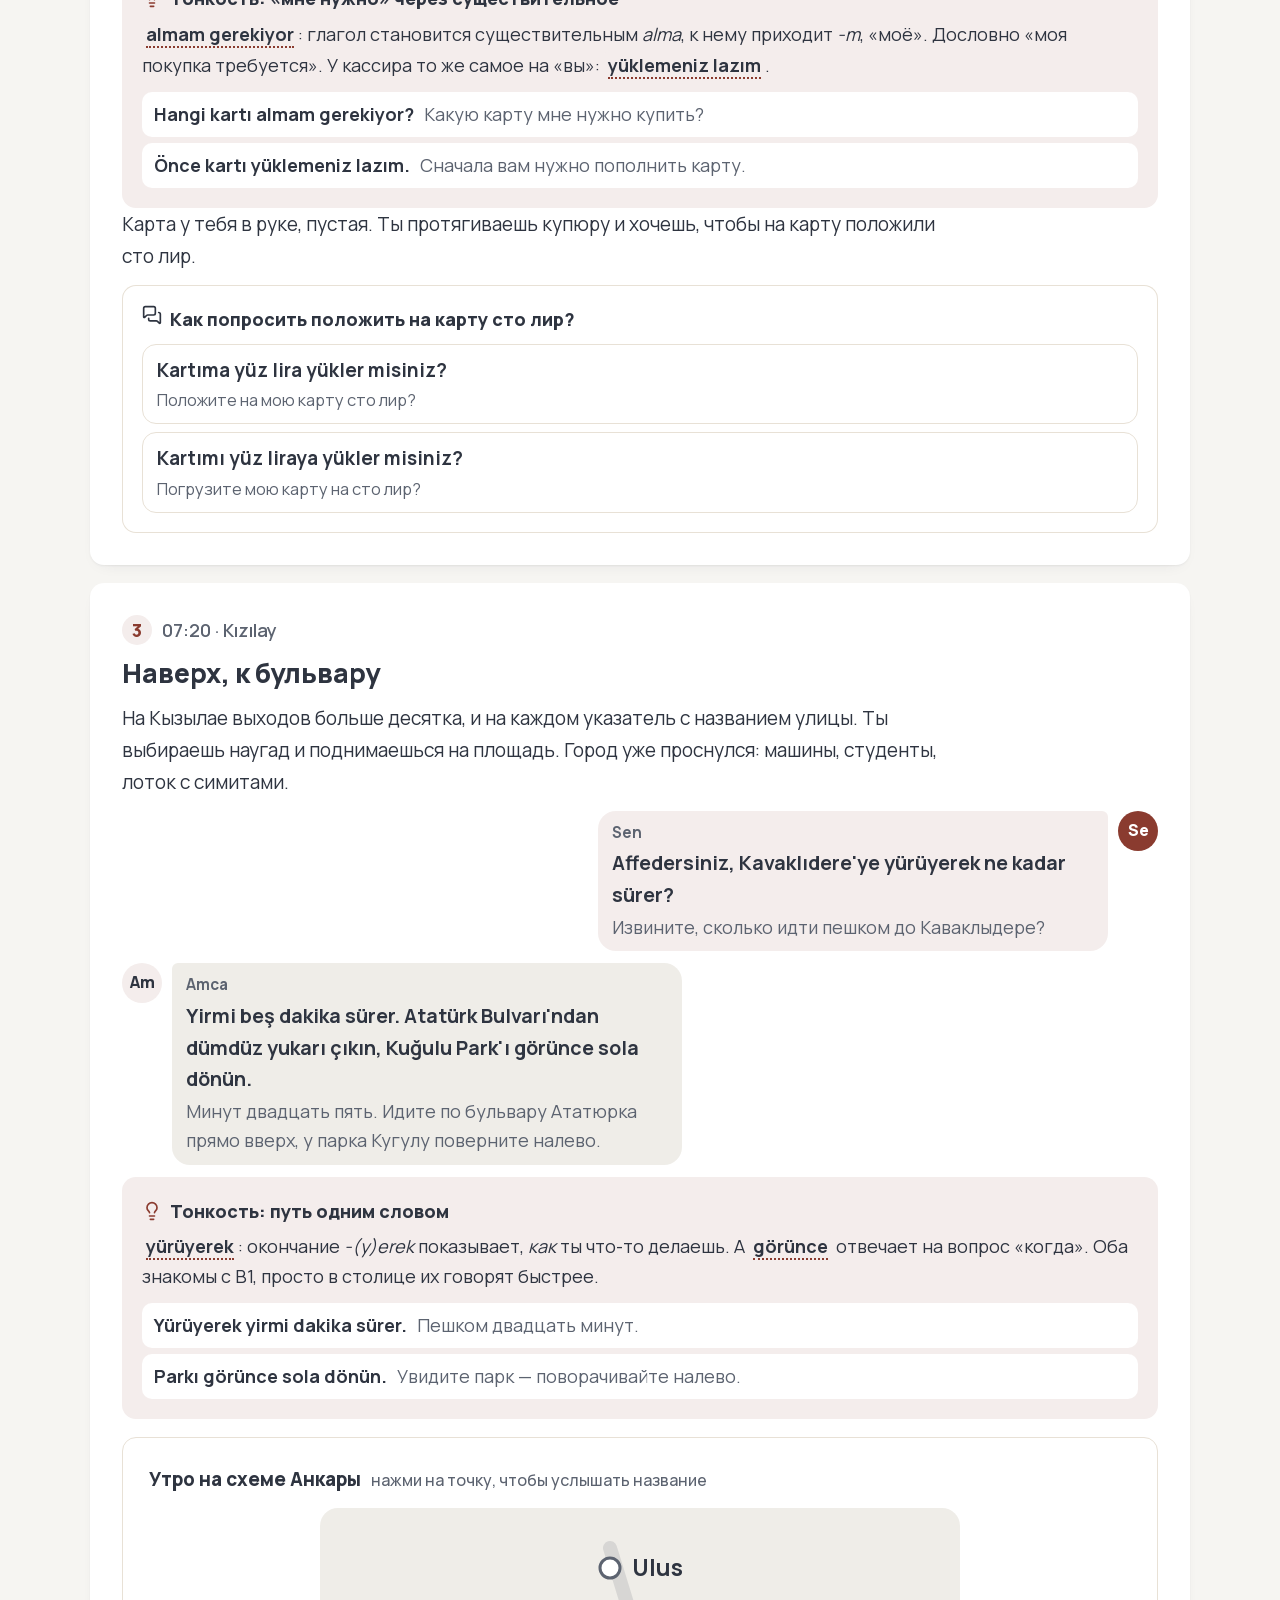
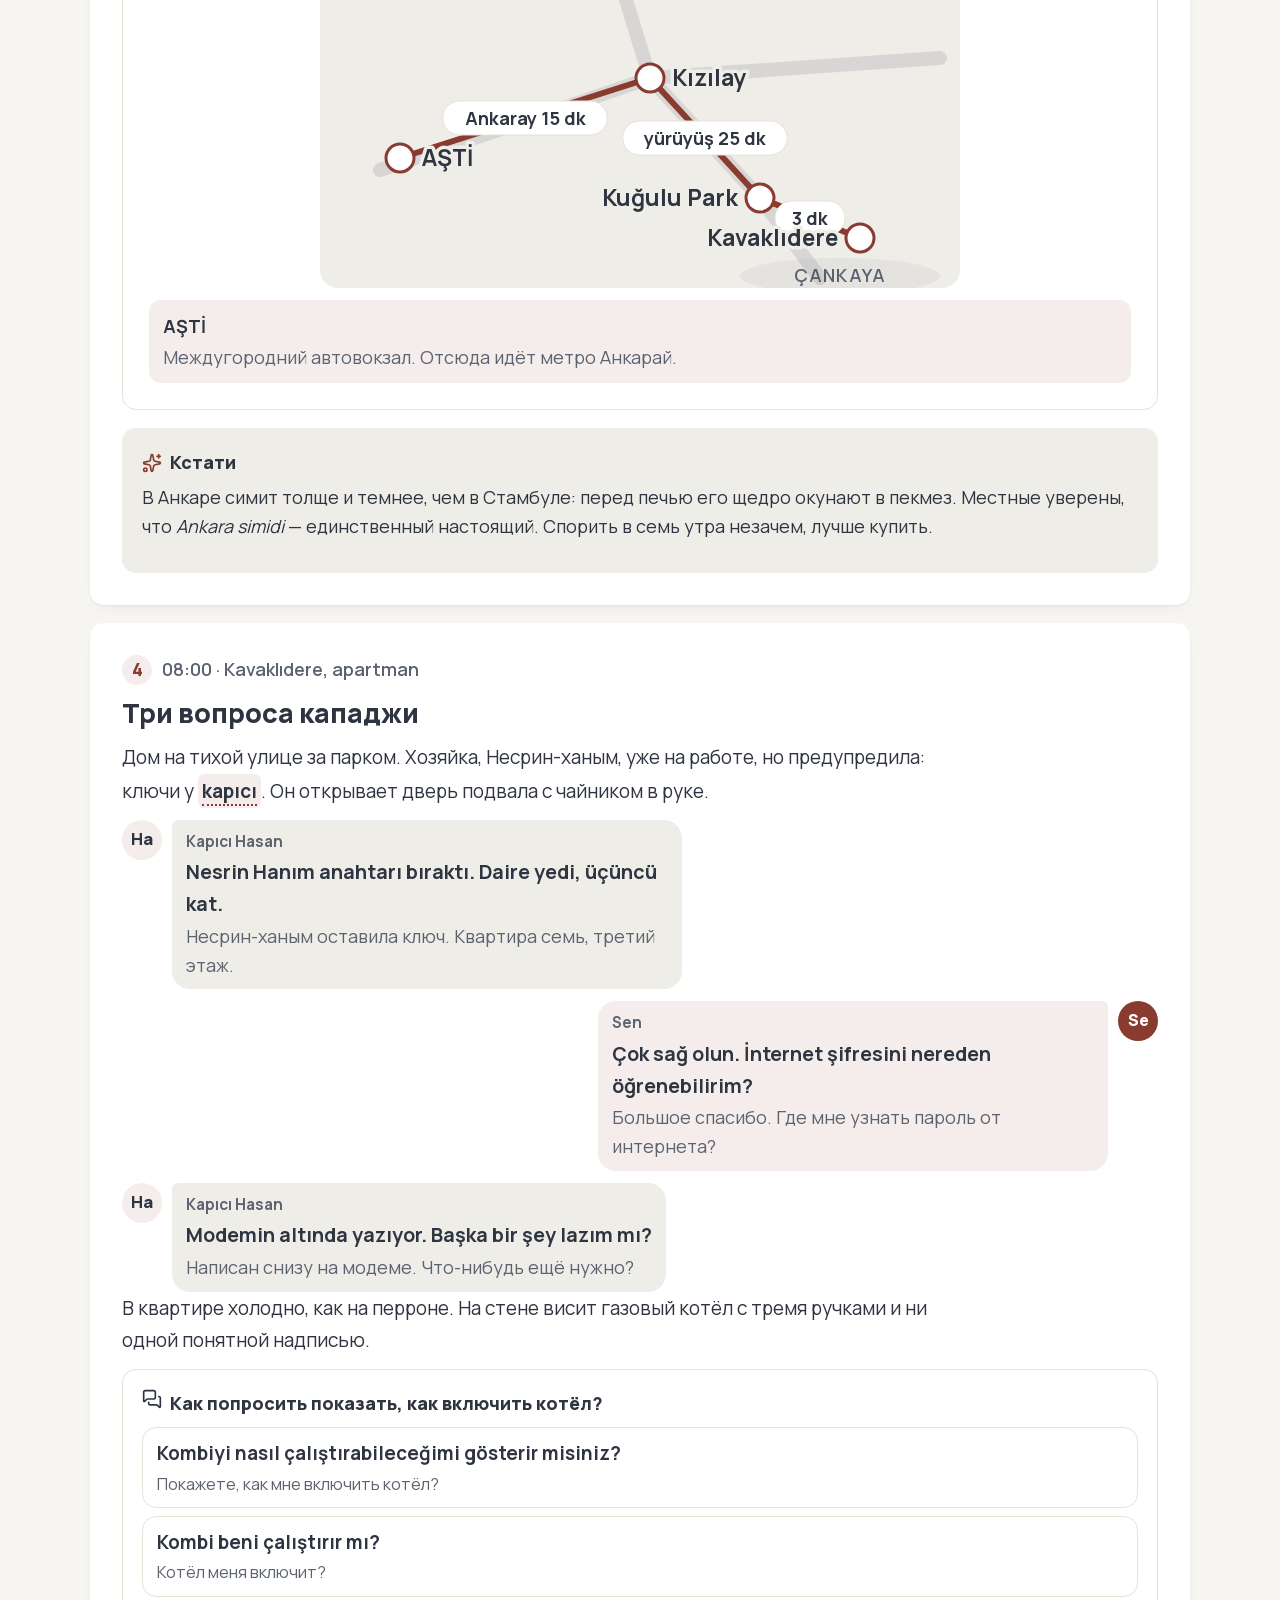
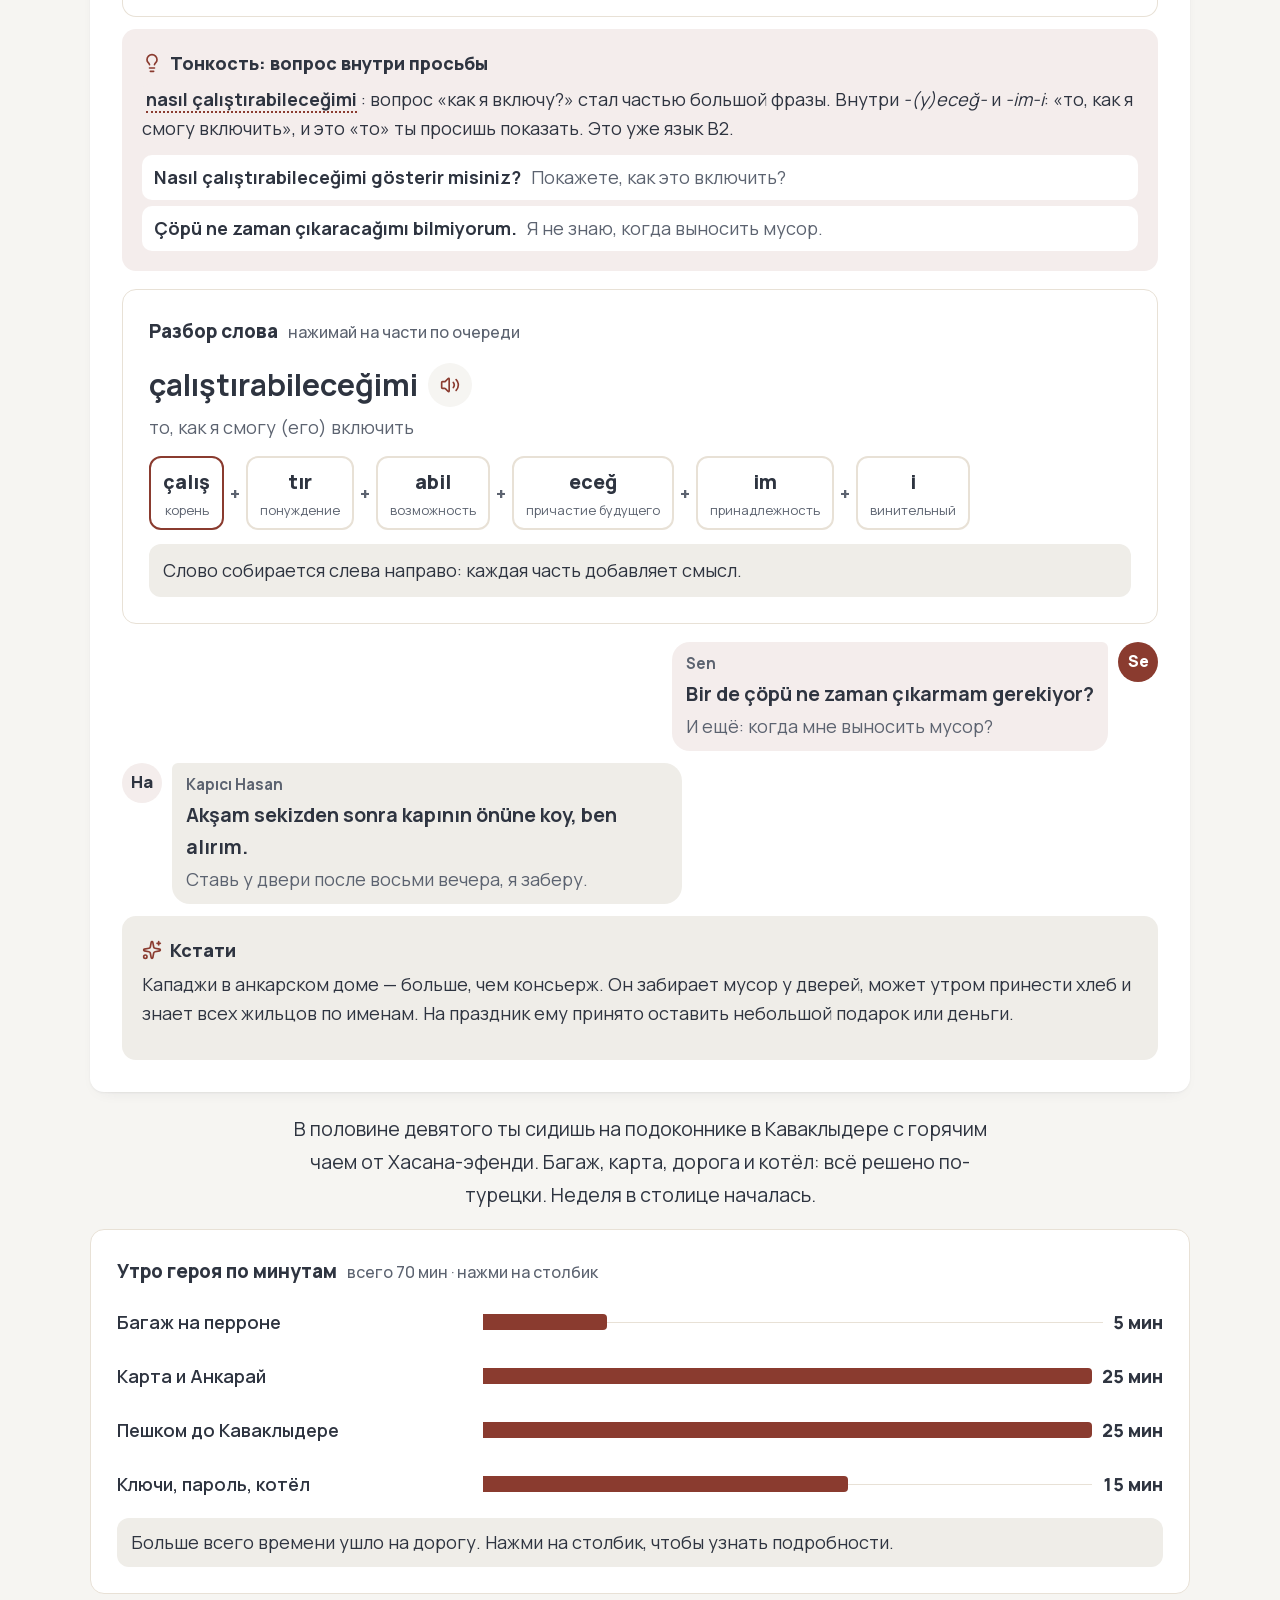
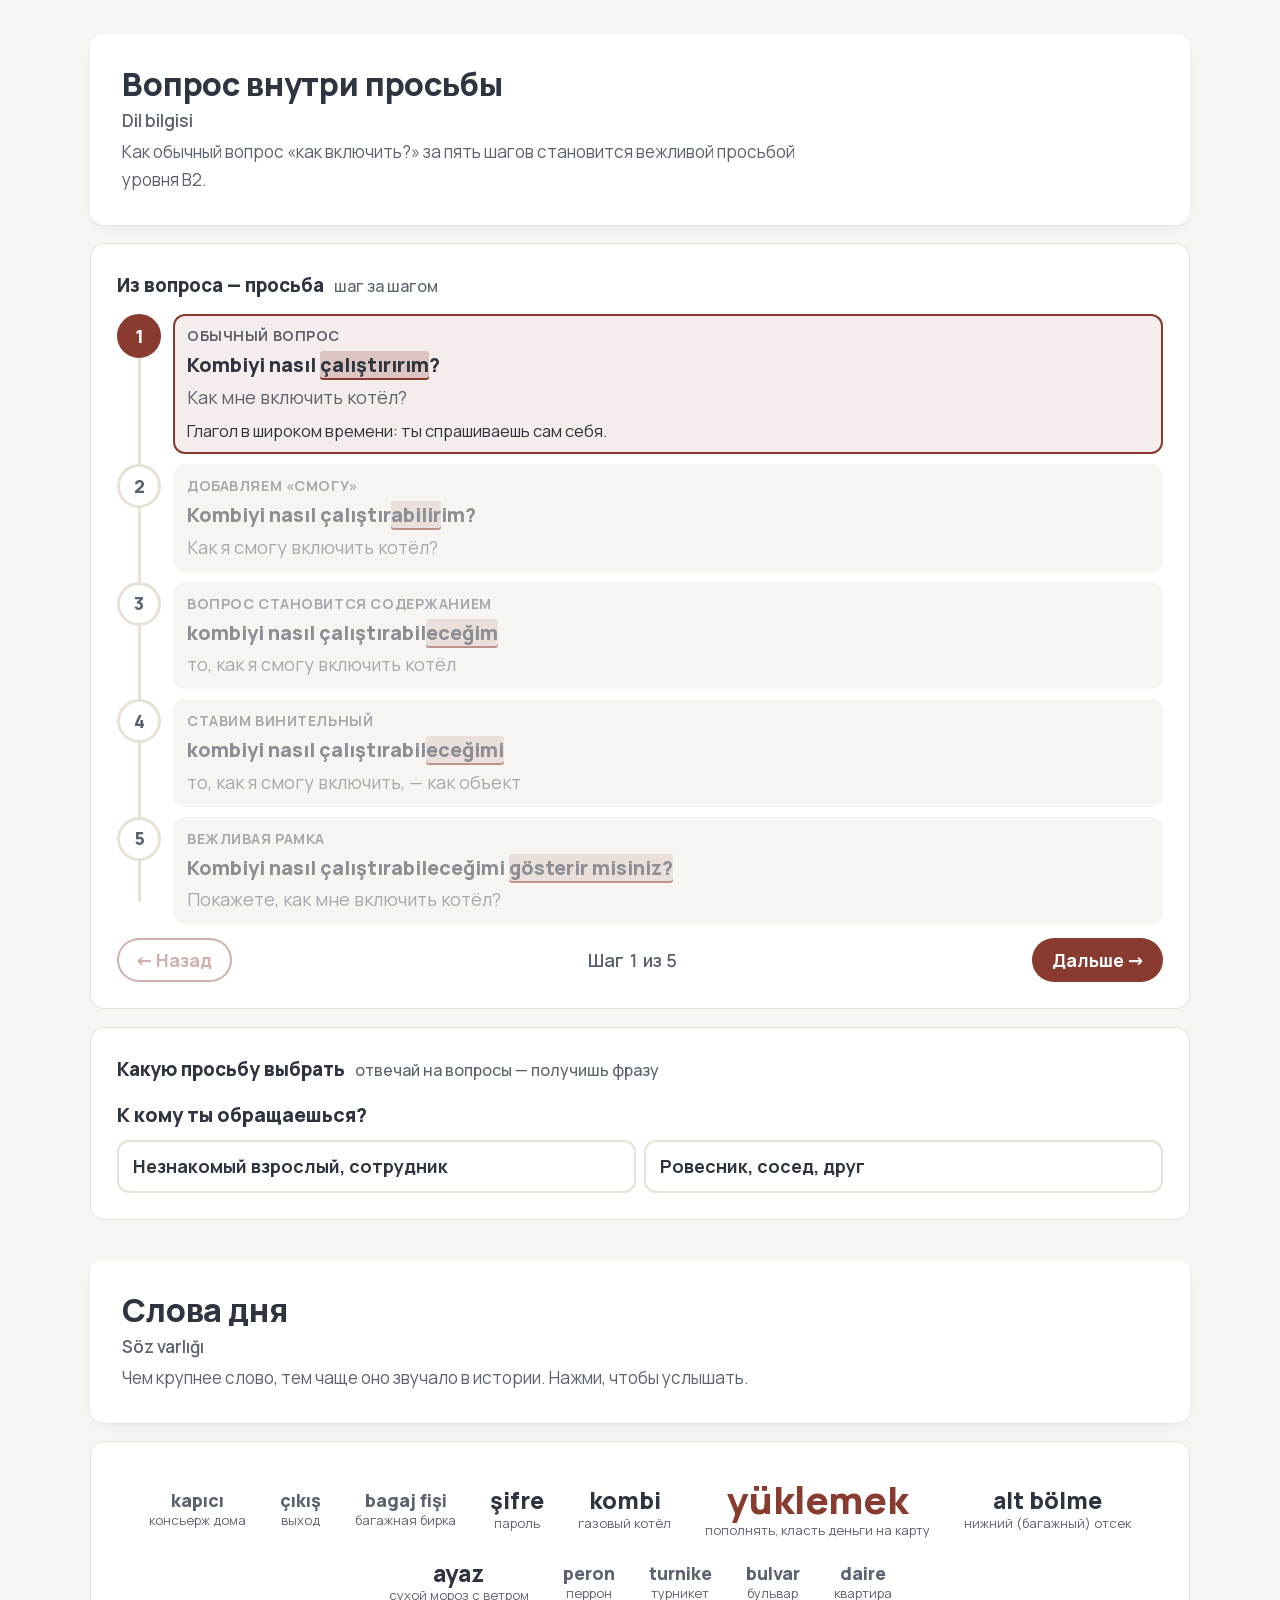
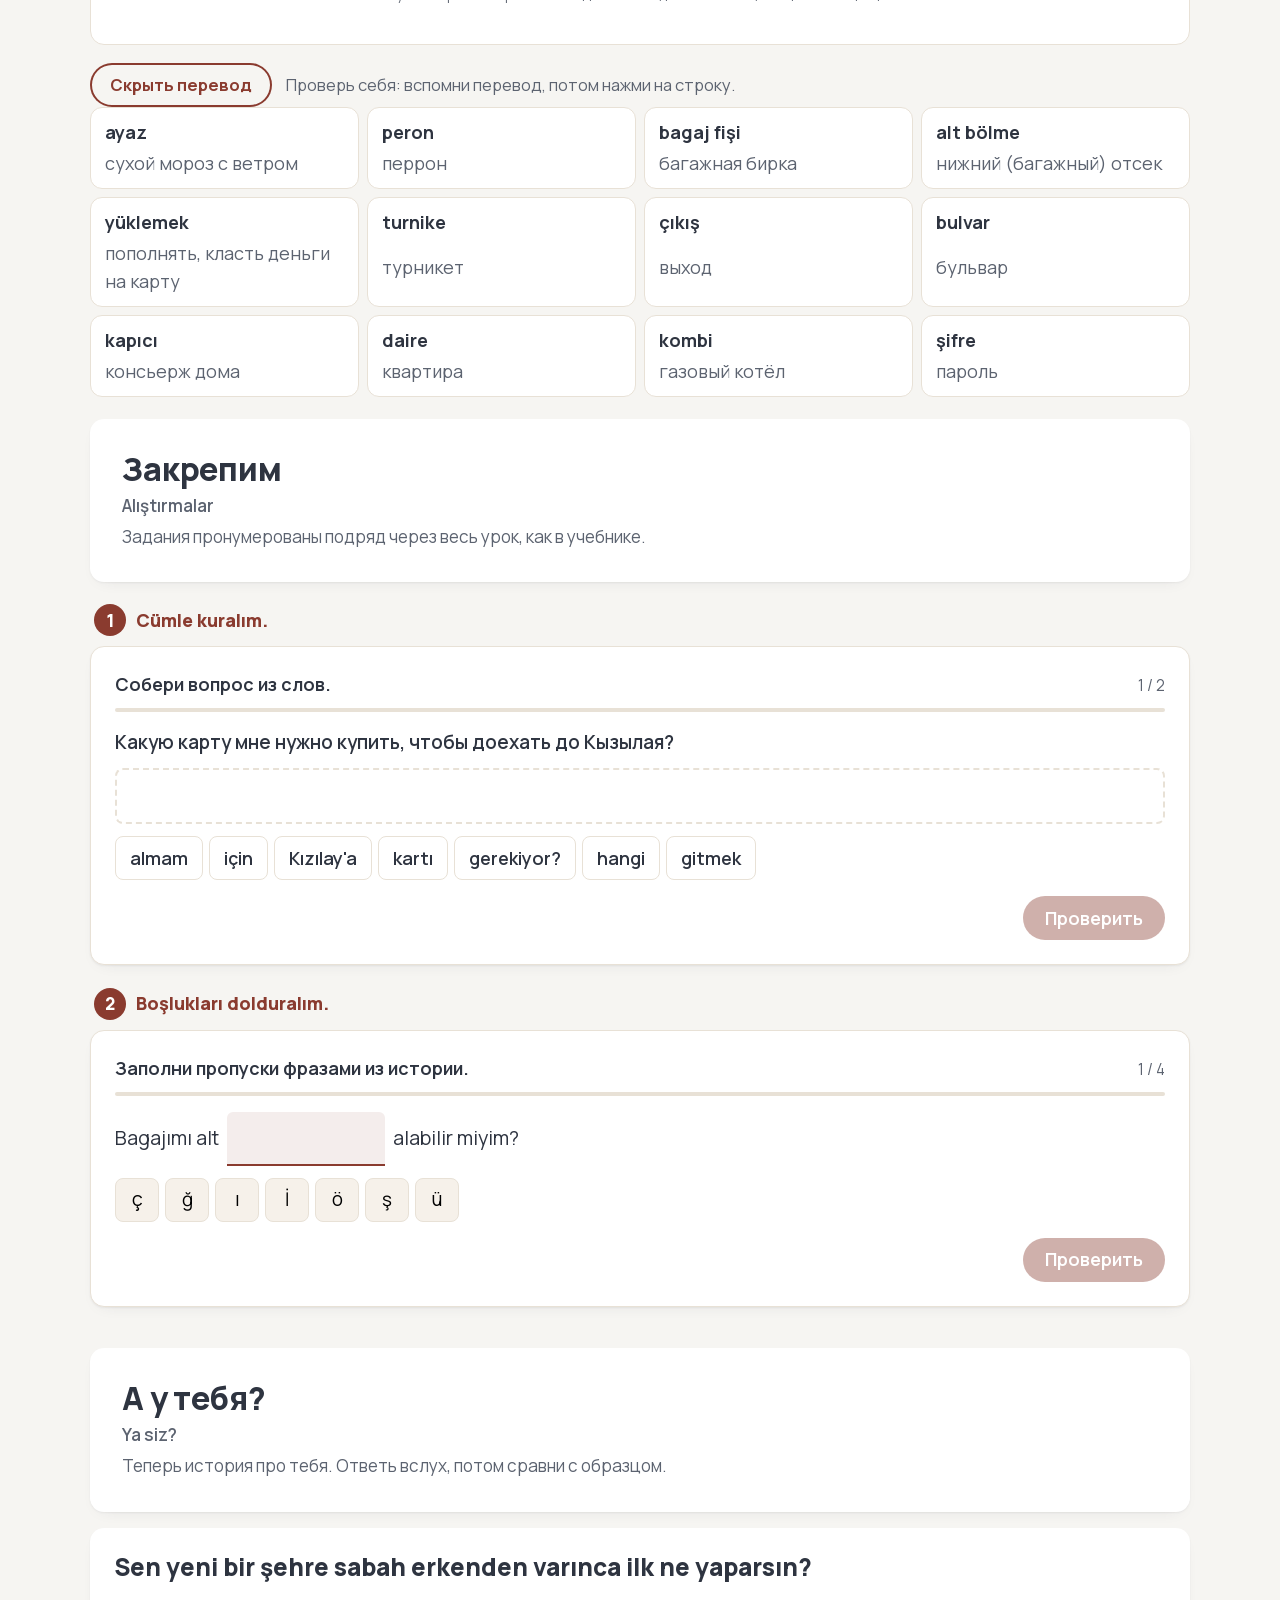
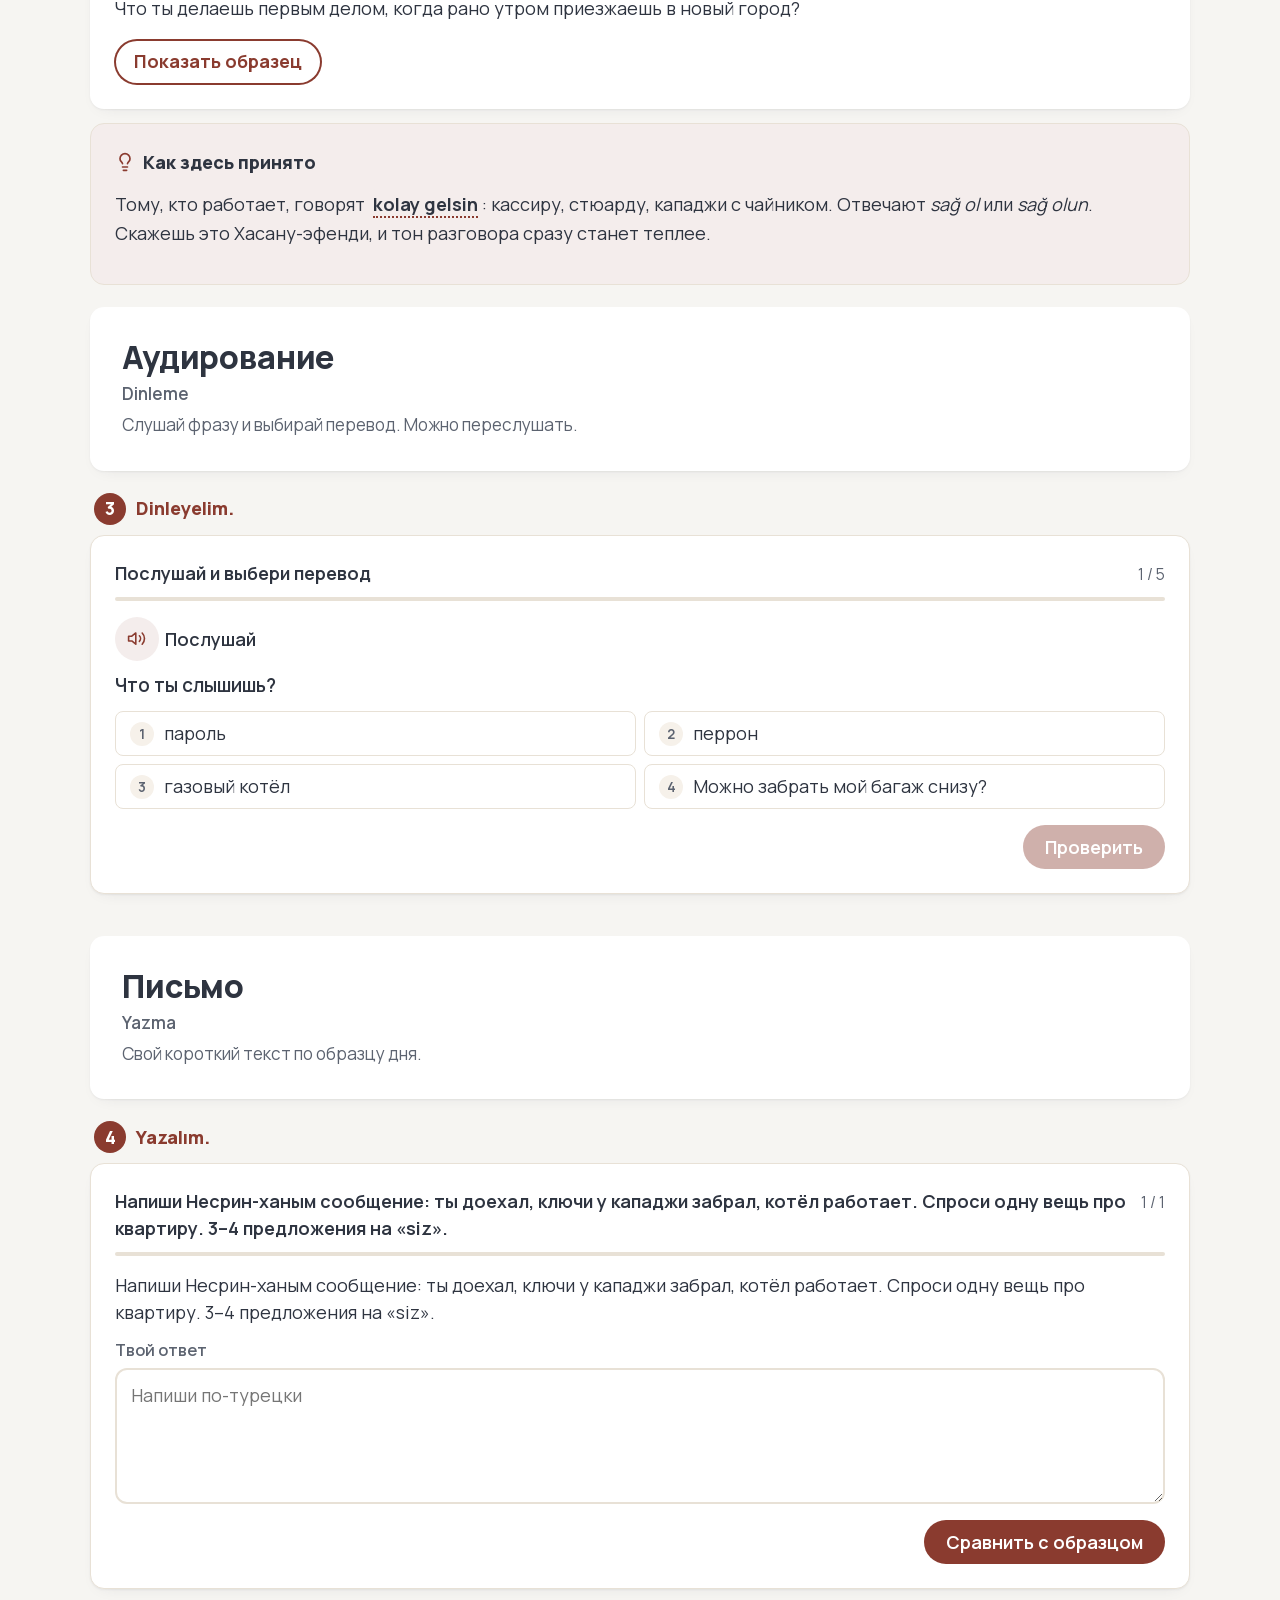
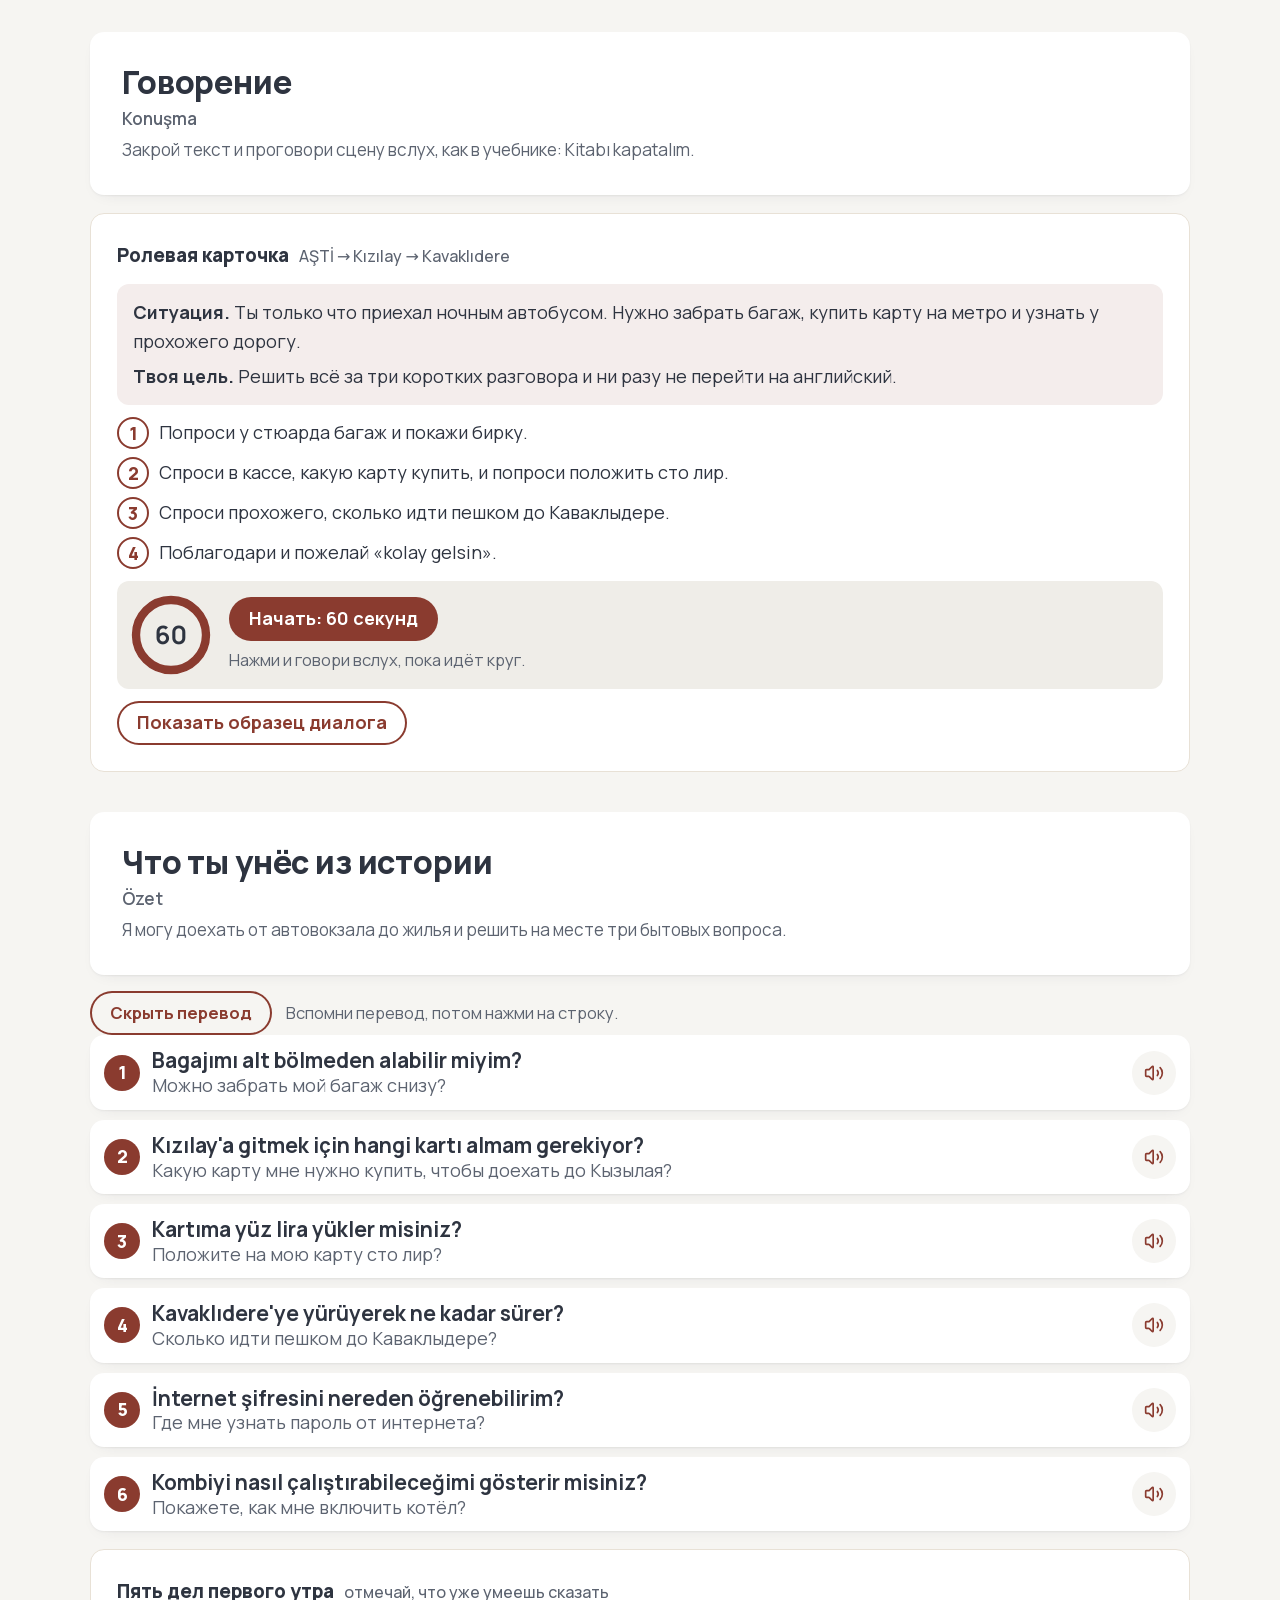
==== commit 361a9fcf: "Структура урока по Yeni İstanbul: открытие юнита, Hedef dil, Dil bilgisi по шагам, дерево выбора, об" ====
--- a/d.b2.01/index.html
+++ b/d.b2.01/index.html
@@ -85,23 +85,40 @@
       <p class="lx-hero__intro st-hook">Восемь часов ночного автобуса из Антальи, и столица встречает в шесть утра холодом и бетоном. До ключей от квартиры в Каваклыдере три остановки: багаж, карта на метро и дорога.</p>
       <p class="st-cast"><span>В истории:</span> <b lang="tr">Muavin</b>, <b lang="tr">Görevli</b>, <b lang="tr">Amca</b>, <b lang="tr">Kapıcı Hasan</b></p>
       <ul class="lx-stats" data-ui>
-        <li><b>7</b><span>минут</span></li><li><b>4</b><span>главы</span></li><li><b>2</b><span>выбора</span></li><li><b>4</b><span>задания</span></li>
+        <li><b>7</b><span>минут</span></li><li><b>4</b><span>главы</span></li><li><b>10</b><span>схем</span></li><li><b>4</b><span>задания</span></li>
       </ul>
   </section>
 
   <nav class="st-toc" data-scrollbar aria-label="Разделы урока">
     <ol class="st-toc__l">
-      <li><a href="#ch-1" data-toc="ch-1" aria-label="Глава 1: Холод, который не обещали">1</a></li><li><a href="#ch-2" data-toc="ch-2" aria-label="Глава 2: Карта, без которой не пустят">2</a></li><li><a href="#ch-3" data-toc="ch-3" aria-label="Глава 3: Наверх, к бульвару">3</a></li><li><a href="#ch-4" data-toc="ch-4" aria-label="Глава 4: Три вопроса кападжи">4</a></li>
-      <li><a href="#p-ozet" data-toc="p-ozet">Итог</a></li><li><a href="#p-yasiz" data-toc="p-yasiz">А у тебя?</a></li><li><a href="#p-practice" data-toc="p-practice">Практика</a></li><li><a href="#p-check" data-toc="p-check">Тест</a></li>
+      <li><a href="#p-acilis" data-toc="p-acilis"><span lang="tr">Açılış</span></a></li><li><a href="#p-hazirlik" data-toc="p-hazirlik"><span lang="tr">Hazırlık</span></a></li><li><a href="#p-hikaye" data-toc="p-hikaye"><span lang="tr">Okuma</span></a></li><li><a href="#p-dilbilgisi" data-toc="p-dilbilgisi"><span lang="tr">Dil bilgisi</span></a></li><li><a href="#p-sozluk" data-toc="p-sozluk"><span lang="tr">Kelimeler</span></a></li><li><a href="#p-practice" data-toc="p-practice"><span lang="tr">Alıştırma</span></a></li><li><a href="#p-yasiz" data-toc="p-yasiz"><span lang="tr">Ya siz?</span></a></li><li><a href="#p-dinleme" data-toc="p-dinleme"><span lang="tr">Dinleme</span></a></li><li><a href="#p-yazma" data-toc="p-yazma"><span lang="tr">Yazma</span></a></li><li><a href="#p-konusma" data-toc="p-konusma"><span lang="tr">Konuşma</span></a></li><li><a href="#p-ozet" data-toc="p-ozet"><span lang="tr">Özet</span></a></li><li><a href="#p-check" data-toc="p-check"><span lang="tr">Sınav</span></a></li>
     </ol>
     <span class="st-toc__bar" aria-hidden="true"></span>
   </nav>
 
-  <section data-section="hikaye" data-words="455" id="p-hikaye" class="st-sec">
-      <div class="lx-ph st-head">
-        <p class="lx-kicker"><span class="lx-kicker__ico"><svg aria-hidden="true" xmlns="http://www.w3.org/2000/svg" viewBox="0 0 24 24" fill="none" stroke="currentColor" stroke-width="2" stroke-linecap="round" stroke-linejoin="round" > <path d="M12 5v16" /> <path d="M16 13h2" /> <path d="M16 9h2" /> <path d="M20.001 19A2 2 0 0022 17V5a2 2 0 00-1.999-2L16 3.002A5 5 0 0012 5a5 5 0 00-4-2H4a2 2 0 00-2 2v12a2 2 0 001.999 2H8a5 5 0 014 2 5 5 0 014-2z" /> <path d="M6 13h2" /> <path d="M6 9h2" /> </svg></span><span lang="tr">Hikâye</span></p>
-        <h2>История дня</h2>
-        <p class="lx-hint">Нажимай на турецкие слова: услышишь их и увидишь перевод. Когда герою нужно ответить, выбирай сам.</p>
+  <section data-section="acilis" data-words="33" id="p-acilis" class="st-sec">
+      <div class="lx-ph">
+        <p class="lx-kicker"><span class="lx-kicker__ico"><svg aria-hidden="true" xmlns="http://www.w3.org/2000/svg" viewBox="0 0 24 24" fill="none" stroke="currentColor" stroke-width="2" stroke-linecap="round" stroke-linejoin="round" > <path d="M13.4 2H6a2 2 0 0 0-2 2v16a2 2 0 0 0 2 2h12a2 2 0 0 0 2-2v-7.4" /> <path d="M2 6h4" /> <path d="M2 10h4" /> <path d="M2 14h4" /> <path d="M2 18h4" /> <path d="M21.378 5.626a1 1 0 1 0-3.004-3.004l-5.01 5.012a2 2 0 0 0-.506.854l-.837 2.87a.5.5 0 0 0 .62.62l2.87-.837a2 2 0 0 0 .854-.506z" /> </svg></span><span lang="tr">Ünite açılışı</span></p>
+        <h2>Что будет сегодня</h2>
+        <p class="lx-hint">Как в начале юнита учебника: умения, грамматика и слова дня.</p>
+      </div>
+      <div class="vz vz-open"><div class="vz-open__c" style="--i:0"><p class="vz-open__h"><span lang="tr">BECERİLER</span><small>умения</small></p><ul><li>Добраться от автовокзала до жилья</li><li>Вежливо попросить багаж, карту и дорогу</li><li>Решить на месте три вопроса о квартире</li></ul></div><div class="vz-open__c" style="--i:1"><p class="vz-open__h"><span lang="tr">DİL BİLGİSİ</span><small>грамматика</small></p><ul><li>-mAm gerekiyor</li><li>-(y)ArAk · -(y)IncA</li><li>-(y)AcAğImI gösterir misiniz?</li></ul></div><div class="vz-open__c" style="--i:2"><p class="vz-open__h"><span lang="tr">KELİMELER</span><small>слова</small></p><ul><li>вокзал и транспорт</li><li>квартира и быт</li><li>просьбы и вежливость</li></ul></div></div>
+      <div class="vz vz-hedef">
+        <p class="vz__h"><span lang="tr">Hedef dil</span> <span>что ты сегодня скажешь</span></p>
+        <p class="vz-hedef__forms"><span class="vz-chip" lang="tr">-mAm gerekiyor</span><span class="vz-chip" lang="tr">-(y)ArAk · -(y)IncA</span><span class="vz-chip" lang="tr">-(y)AcAğImI gösterir misiniz?</span></p>
+        <ol class="dy-goal">
+        <li class="dy-goal__i" style="--i:0"><span class="dy-goal__n" data-ui>1</span><span class="dy-goal__w"><b lang="tr" data-say="Bagajımı alt bölmeden alabilir miyim?">Bagajımı alt bölmeden alabilir miyim?</b><span>Можно забрать мой багаж снизу?</span></span><button type="button" class="lx-say" data-say="Bagajımı alt bölmeden alabilir miyim?" aria-label="Послушать" data-ui><span class="lx-say__ico"><svg aria-hidden="true" xmlns="http://www.w3.org/2000/svg" viewBox="0 0 24 24" fill="none" stroke="currentColor" stroke-width="2" stroke-linecap="round" stroke-linejoin="round" > <path d="M11 4.702a.705.705 0 0 0-1.203-.498L6.413 7.587A1.4 1.4 0 0 1 5.416 8H3a1 1 0 0 0-1 1v6a1 1 0 0 0 1 1h2.416a1.4 1.4 0 0 1 .997.413l3.383 3.384A.705.705 0 0 0 11 19.298z" /> <path d="M16 9a5 5 0 0 1 0 6" /> <path d="M19.364 18.364a9 9 0 0 0 0-12.728" /> </svg></span></button></li>
+        <li class="dy-goal__i" style="--i:1"><span class="dy-goal__n" data-ui>2</span><span class="dy-goal__w"><b lang="tr" data-say="Kızılay'a gitmek için hangi kartı almam gerekiyor?">Kızılay'a gitmek için hangi kartı almam gerekiyor?</b><span>Какую карту мне нужно купить, чтобы доехать до Кызылая?</span></span><button type="button" class="lx-say" data-say="Kızılay'a gitmek için hangi kartı almam gerekiyor?" aria-label="Послушать" data-ui><span class="lx-say__ico"><svg aria-hidden="true" xmlns="http://www.w3.org/2000/svg" viewBox="0 0 24 24" fill="none" stroke="currentColor" stroke-width="2" stroke-linecap="round" stroke-linejoin="round" > <path d="M11 4.702a.705.705 0 0 0-1.203-.498L6.413 7.587A1.4 1.4 0 0 1 5.416 8H3a1 1 0 0 0-1 1v6a1 1 0 0 0 1 1h2.416a1.4 1.4 0 0 1 .997.413l3.383 3.384A.705.705 0 0 0 11 19.298z" /> <path d="M16 9a5 5 0 0 1 0 6" /> <path d="M19.364 18.364a9 9 0 0 0 0-12.728" /> </svg></span></button></li>
+        <li class="dy-goal__i" style="--i:2"><span class="dy-goal__n" data-ui>3</span><span class="dy-goal__w"><b lang="tr" data-say="Kartıma yüz lira yükler misiniz?">Kartıma yüz lira yükler misiniz?</b><span>Положите на мою карту сто лир?</span></span><button type="button" class="lx-say" data-say="Kartıma yüz lira yükler misiniz?" aria-label="Послушать" data-ui><span class="lx-say__ico"><svg aria-hidden="true" xmlns="http://www.w3.org/2000/svg" viewBox="0 0 24 24" fill="none" stroke="currentColor" stroke-width="2" stroke-linecap="round" stroke-linejoin="round" > <path d="M11 4.702a.705.705 0 0 0-1.203-.498L6.413 7.587A1.4 1.4 0 0 1 5.416 8H3a1 1 0 0 0-1 1v6a1 1 0 0 0 1 1h2.416a1.4 1.4 0 0 1 .997.413l3.383 3.384A.705.705 0 0 0 11 19.298z" /> <path d="M16 9a5 5 0 0 1 0 6" /> <path d="M19.364 18.364a9 9 0 0 0 0-12.728" /> </svg></span></button></li>
+        </ol>
+      </div>
+  </section>
+
+  <section data-section="hazirlik" data-words="20" id="p-hazirlik" class="st-sec">
+      <div class="lx-ph">
+        <p class="lx-kicker"><span class="lx-kicker__ico"><svg aria-hidden="true" xmlns="http://www.w3.org/2000/svg" viewBox="0 0 24 24" fill="none" stroke="currentColor" stroke-width="2" stroke-linecap="round" stroke-linejoin="round" > <circle cx="12" cy="8" r="5" /> <path d="M20 21a8 8 0 0 0-16 0" /> </svg></span><span lang="tr">Hazırlık çalışması</span></p>
+        <h2>Подготовка</h2>
+        <p class="lx-hint">До текста: вспомни знакомое и посмотри, где пройдёт день.</p>
       </div>
       <div class="dy-prep">
         <p class="dy-prep__h"><span lang="tr">Hazırlık</span> · перед историей</p>
@@ -112,6 +129,14 @@
         <p class="vz__h">Маршрут дня <span>нажми на остановку, чтобы перейти к главе</span></p>
         <div class="vz-route__wrap" style="--n:4"><ol class="vz-route__l"><li class="vz-route__i" style="--i:0"><a class="vz-route__s" href="#ch-1" data-route="ch-1"><span class="vz-route__n">1</span><span class="vz-route__t">06:20</span><span class="vz-route__p" lang="tr">AŞTİ, peron 31</span></a></li><li class="vz-route__i" style="--i:1"><a class="vz-route__s" href="#ch-2" data-route="ch-2"><span class="vz-route__n">2</span><span class="vz-route__t">06:45</span><span class="vz-route__p" lang="tr">Ankaray</span></a></li><li class="vz-route__i" style="--i:2"><a class="vz-route__s" href="#ch-3" data-route="ch-3"><span class="vz-route__n">3</span><span class="vz-route__t">07:20</span><span class="vz-route__p" lang="tr">Kızılay</span></a></li><li class="vz-route__i" style="--i:3"><a class="vz-route__s" href="#ch-4" data-route="ch-4"><span class="vz-route__n">4</span><span class="vz-route__t">08:00</span><span class="vz-route__p" lang="tr">Kavaklıdere, apartman</span></a></li></ol><span class="vz-route__bar" aria-hidden="true"></span></div>
       </nav>
+  </section>
+
+  <section data-section="hikaye" data-words="455" id="p-hikaye" class="st-sec">
+      <div class="lx-ph st-head">
+        <p class="lx-kicker"><span class="lx-kicker__ico"><svg aria-hidden="true" xmlns="http://www.w3.org/2000/svg" viewBox="0 0 24 24" fill="none" stroke="currentColor" stroke-width="2" stroke-linecap="round" stroke-linejoin="round" > <path d="M12 5v16" /> <path d="M16 13h2" /> <path d="M16 9h2" /> <path d="M20.001 19A2 2 0 0022 17V5a2 2 0 00-1.999-2L16 3.002A5 5 0 0012 5a5 5 0 00-4-2H4a2 2 0 00-2 2v12a2 2 0 001.999 2H8a5 5 0 014 2 5 5 0 014-2z" /> <path d="M6 13h2" /> <path d="M6 9h2" /> </svg></span><span lang="tr">Okuma</span></p>
+        <h2>История дня</h2>
+        <p class="lx-hint">Нажимай на турецкие слова: услышишь их и увидишь перевод. Когда герою нужно ответить, выбирай сам.</p>
+      </div>
       <div class="st-chs">
       <article class="st-ch" id="ch-1" style="--i:0">
         <p class="st-ch__k"><span class="st-ch__n" data-ui>1</span><span class="st-ch__t">06:20 · AŞTİ, peron 31</span></p>
@@ -191,13 +216,6 @@
       </article>
       </div>
       <p class="st-end">В половине девятого ты сидишь на подоконнике в Каваклыдере с горячим чаем от Хасана-эфенди. Багаж, карта, дорога и котёл: всё решено по-турецки. Неделя в столице началась.</p>
-      <figure class="vz vz-tasks" data-viz="tasks">
-          <figcaption class="vz__h">Пять дел первого утра <span>отмечай, что уже умеешь сказать</span></figcaption>
-          <div class="vz-tasks__body">
-            <div class="vz-tasks__ring" role="img" aria-label="Готово 0 из 5"><svg viewBox="0 0 120 120" aria-hidden="true"><circle class="vz-tasks__bg" cx="60" cy="60" r="50"/><circle class="vz-tasks__fg" cx="60" cy="60" r="50" pathLength="100" stroke-dasharray="0 100"/></svg><span><b>0</b>из 5</span></div>
-            <ul class="vz-tasks__l"><li><label class="vz-tasks__i"><input type="checkbox" class="vz-tasks__cb"><span class="vz-tasks__box" aria-hidden="true"></span><span class="vz-tasks__w"><b lang="tr">Bagajımı alabilir miyim?</b><small>забрать багаж</small></span></label></li><li><label class="vz-tasks__i"><input type="checkbox" class="vz-tasks__cb"><span class="vz-tasks__box" aria-hidden="true"></span><span class="vz-tasks__w"><b lang="tr">Kartıma yüz lira yükler misiniz?</b><small>пополнить карту</small></span></label></li><li><label class="vz-tasks__i"><input type="checkbox" class="vz-tasks__cb"><span class="vz-tasks__box" aria-hidden="true"></span><span class="vz-tasks__w"><b lang="tr">Kavaklıdere'ye yürüyerek ne kadar sürer?</b><small>узнать дорогу</small></span></label></li><li><label class="vz-tasks__i"><input type="checkbox" class="vz-tasks__cb"><span class="vz-tasks__box" aria-hidden="true"></span><span class="vz-tasks__w"><b lang="tr">İnternet şifresini nereden öğrenebilirim?</b><small>узнать пароль от интернета</small></span></label></li><li><label class="vz-tasks__i"><input type="checkbox" class="vz-tasks__cb"><span class="vz-tasks__box" aria-hidden="true"></span><span class="vz-tasks__w"><b lang="tr">Kombiyi nasıl çalıştırabileceğimi gösterir misiniz?</b><small>включить котёл</small></span></label></li></ul>
-          </div>
-        </figure>
       <figure class="vz vz-bars" data-viz="bars">
           <figcaption class="vz__h">Утро героя по минутам <span>всего 70 мин · нажми на столбик</span></figcaption>
           <ul class="vz-bars__l"><li class="vz-bars__i" style="--i:0"><span class="vz-bars__lab">Багаж на перроне</span><button type="button" class="vz-bars__track" data-note="Бирка, нижний отсек и «Ankara’ya hoş geldiniz» от стюарда." aria-label="Багаж на перроне: 5 мин"><span class="vz-bars__bar" style="--v:0.200"></span></button><span class="vz-bars__val">5 мин</span></li><li class="vz-bars__i" style="--i:1"><span class="vz-bars__lab">Карта и Анкарай</span><button type="button" class="vz-bars__track" data-note="Покупка AnkaraKart и пятнадцать минут до Кызылая без пересадок." aria-label="Карта и Анкарай: 25 мин"><span class="vz-bars__bar" style="--v:1.000"></span></button><span class="vz-bars__val">25 мин</span></li><li class="vz-bars__i" style="--i:2"><span class="vz-bars__lab">Пешком до Каваклыдере</span><button type="button" class="vz-bars__track" data-note="По бульвару Ататюрка вверх, у парка Кугулу налево." aria-label="Пешком до Каваклыдере: 25 мин"><span class="vz-bars__bar" style="--v:1.000"></span></button><span class="vz-bars__val">25 мин</span></li><li class="vz-bars__i" style="--i:3"><span class="vz-bars__lab">Ключи, пароль, котёл</span><button type="button" class="vz-bars__track" data-note="Три вопроса Хасану-эфенди и горячий чай в конце." aria-label="Ключи, пароль, котёл: 15 мин"><span class="vz-bars__bar" style="--v:0.600"></span></button><span class="vz-bars__val">15 мин</span></li></ul>
@@ -205,22 +223,54 @@
         </figure>
   </section>
 
-  <section data-section="ozet" data-words="105" id="p-ozet" class="st-sec">
-      <div class="lx-ph">
-        <p class="lx-kicker"><span class="lx-kicker__ico"><svg aria-hidden="true" xmlns="http://www.w3.org/2000/svg" viewBox="0 0 24 24" fill="none" stroke="currentColor" stroke-width="2" stroke-linecap="round" stroke-linejoin="round" > <path d="M13.4 2H6a2 2 0 0 0-2 2v16a2 2 0 0 0 2 2h12a2 2 0 0 0 2-2v-7.4" /> <path d="M2 6h4" /> <path d="M2 10h4" /> <path d="M2 14h4" /> <path d="M2 18h4" /> <path d="M21.378 5.626a1 1 0 1 0-3.004-3.004l-5.01 5.012a2 2 0 0 0-.506.854l-.837 2.87a.5.5 0 0 0 .62.62l2.87-.837a2 2 0 0 0 .854-.506z" /> </svg></span><span lang="tr">Özet</span></p>
-        <h2>Что ты унёс из истории</h2>
-        <p class="lx-hint">Я могу доехать от автовокзала до жилья и решить на месте три бытовых вопроса.</p>
-        <div class="dy-selfcheck" data-ui><button type="button" class="lx-btn lx-btn--ghost" data-hide-ru aria-pressed="false">Скрыть перевод</button><span>Проверь себя: вспомни перевод, потом нажми на строку.</span></div>
-      </div>
-      <ol class="dy-goal">
-        <li class="dy-goal__i" style="--i:0"><span class="dy-goal__n" data-ui>1</span><span class="dy-goal__w"><b lang="tr" data-say="Bagajımı alt bölmeden alabilir miyim?">Bagajımı alt bölmeden alabilir miyim?</b><span>Можно забрать мой багаж снизу?</span></span><button type="button" class="lx-say" data-say="Bagajımı alt bölmeden alabilir miyim?" aria-label="Послушать" data-ui><span class="lx-say__ico"><svg aria-hidden="true" xmlns="http://www.w3.org/2000/svg" viewBox="0 0 24 24" fill="none" stroke="currentColor" stroke-width="2" stroke-linecap="round" stroke-linejoin="round" > <path d="M11 4.702a.705.705 0 0 0-1.203-.498L6.413 7.587A1.4 1.4 0 0 1 5.416 8H3a1 1 0 0 0-1 1v6a1 1 0 0 0 1 1h2.416a1.4 1.4 0 0 1 .997.413l3.383 3.384A.705.705 0 0 0 11 19.298z" /> <path d="M16 9a5 5 0 0 1 0 6" /> <path d="M19.364 18.364a9 9 0 0 0 0-12.728" /> </svg></span></button></li>
-        <li class="dy-goal__i" style="--i:1"><span class="dy-goal__n" data-ui>2</span><span class="dy-goal__w"><b lang="tr" data-say="Kızılay'a gitmek için hangi kartı almam gerekiyor?">Kızılay'a gitmek için hangi kartı almam gerekiyor?</b><span>Какую карту мне нужно купить, чтобы доехать до Кызылая?</span></span><button type="button" class="lx-say" data-say="Kızılay'a gitmek için hangi kartı almam gerekiyor?" aria-label="Послушать" data-ui><span class="lx-say__ico"><svg aria-hidden="true" xmlns="http://www.w3.org/2000/svg" viewBox="0 0 24 24" fill="none" stroke="currentColor" stroke-width="2" stroke-linecap="round" stroke-linejoin="round" > <path d="M11 4.702a.705.705 0 0 0-1.203-.498L6.413 7.587A1.4 1.4 0 0 1 5.416 8H3a1 1 0 0 0-1 1v6a1 1 0 0 0 1 1h2.416a1.4 1.4 0 0 1 .997.413l3.383 3.384A.705.705 0 0 0 11 19.298z" /> <path d="M16 9a5 5 0 0 1 0 6" /> <path d="M19.364 18.364a9 9 0 0 0 0-12.728" /> </svg></span></button></li>
-        <li class="dy-goal__i" style="--i:2"><span class="dy-goal__n" data-ui>3</span><span class="dy-goal__w"><b lang="tr" data-say="Kartıma yüz lira yükler misiniz?">Kartıma yüz lira yükler misiniz?</b><span>Положите на мою карту сто лир?</span></span><button type="button" class="lx-say" data-say="Kartıma yüz lira yükler misiniz?" aria-label="Послушать" data-ui><span class="lx-say__ico"><svg aria-hidden="true" xmlns="http://www.w3.org/2000/svg" viewBox="0 0 24 24" fill="none" stroke="currentColor" stroke-width="2" stroke-linecap="round" stroke-linejoin="round" > <path d="M11 4.702a.705.705 0 0 0-1.203-.498L6.413 7.587A1.4 1.4 0 0 1 5.416 8H3a1 1 0 0 0-1 1v6a1 1 0 0 0 1 1h2.416a1.4 1.4 0 0 1 .997.413l3.383 3.384A.705.705 0 0 0 11 19.298z" /> <path d="M16 9a5 5 0 0 1 0 6" /> <path d="M19.364 18.364a9 9 0 0 0 0-12.728" /> </svg></span></button></li>
-        <li class="dy-goal__i" style="--i:3"><span class="dy-goal__n" data-ui>4</span><span class="dy-goal__w"><b lang="tr" data-say="Kavaklıdere'ye yürüyerek ne kadar sürer?">Kavaklıdere'ye yürüyerek ne kadar sürer?</b><span>Сколько идти пешком до Каваклыдере?</span></span><button type="button" class="lx-say" data-say="Kavaklıdere'ye yürüyerek ne kadar sürer?" aria-label="Послушать" data-ui><span class="lx-say__ico"><svg aria-hidden="true" xmlns="http://www.w3.org/2000/svg" viewBox="0 0 24 24" fill="none" stroke="currentColor" stroke-width="2" stroke-linecap="round" stroke-linejoin="round" > <path d="M11 4.702a.705.705 0 0 0-1.203-.498L6.413 7.587A1.4 1.4 0 0 1 5.416 8H3a1 1 0 0 0-1 1v6a1 1 0 0 0 1 1h2.416a1.4 1.4 0 0 1 .997.413l3.383 3.384A.705.705 0 0 0 11 19.298z" /> <path d="M16 9a5 5 0 0 1 0 6" /> <path d="M19.364 18.364a9 9 0 0 0 0-12.728" /> </svg></span></button></li>
-        <li class="dy-goal__i" style="--i:4"><span class="dy-goal__n" data-ui>5</span><span class="dy-goal__w"><b lang="tr" data-say="İnternet şifresini nereden öğrenebilirim?">İnternet şifresini nereden öğrenebilirim?</b><span>Где мне узнать пароль от интернета?</span></span><button type="button" class="lx-say" data-say="İnternet şifresini nereden öğrenebilirim?" aria-label="Послушать" data-ui><span class="lx-say__ico"><svg aria-hidden="true" xmlns="http://www.w3.org/2000/svg" viewBox="0 0 24 24" fill="none" stroke="currentColor" stroke-width="2" stroke-linecap="round" stroke-linejoin="round" > <path d="M11 4.702a.705.705 0 0 0-1.203-.498L6.413 7.587A1.4 1.4 0 0 1 5.416 8H3a1 1 0 0 0-1 1v6a1 1 0 0 0 1 1h2.416a1.4 1.4 0 0 1 .997.413l3.383 3.384A.705.705 0 0 0 11 19.298z" /> <path d="M16 9a5 5 0 0 1 0 6" /> <path d="M19.364 18.364a9 9 0 0 0 0-12.728" /> </svg></span></button></li>
-        <li class="dy-goal__i" style="--i:5"><span class="dy-goal__n" data-ui>6</span><span class="dy-goal__w"><b lang="tr" data-say="Kombiyi nasıl çalıştırabileceğimi gösterir misiniz?">Kombiyi nasıl çalıştırabileceğimi gösterir misiniz?</b><span>Покажете, как мне включить котёл?</span></span><button type="button" class="lx-say" data-say="Kombiyi nasıl çalıştırabileceğimi gösterir misiniz?" aria-label="Послушать" data-ui><span class="lx-say__ico"><svg aria-hidden="true" xmlns="http://www.w3.org/2000/svg" viewBox="0 0 24 24" fill="none" stroke="currentColor" stroke-width="2" stroke-linecap="round" stroke-linejoin="round" > <path d="M11 4.702a.705.705 0 0 0-1.203-.498L6.413 7.587A1.4 1.4 0 0 1 5.416 8H3a1 1 0 0 0-1 1v6a1 1 0 0 0 1 1h2.416a1.4 1.4 0 0 1 .997.413l3.383 3.384A.705.705 0 0 0 11 19.298z" /> <path d="M16 9a5 5 0 0 1 0 6" /> <path d="M19.364 18.364a9 9 0 0 0 0-12.728" /> </svg></span></button></li>
-      </ol>
-      <h3 class="st-sub">Слова истории</h3>
+  <section data-section="dilbilgisi" data-words="40" id="p-dilbilgisi" class="st-sec">
+      <div class="lx-ph">
+        <p class="lx-kicker"><span class="lx-kicker__ico"><svg aria-hidden="true" xmlns="http://www.w3.org/2000/svg" viewBox="0 0 24 24" fill="none" stroke="currentColor" stroke-width="2" stroke-linecap="round" stroke-linejoin="round" > <path d="M17.596 12.768a2 2 0 1 0 2.829-2.829l-1.768-1.767a2 2 0 0 0 2.828-2.829l-2.828-2.828a2 2 0 0 0-2.829 2.828l-1.767-1.768a2 2 0 1 0-2.829 2.829z" /> <path d="m2.5 21.5 1.4-1.4" /> <path d="m20.1 3.9 1.4-1.4" /> <path d="M5.343 21.485a2 2 0 1 0 2.829-2.828l1.767 1.768a2 2 0 1 0 2.829-2.829l-6.364-6.364a2 2 0 1 0-2.829 2.829l1.768 1.767a2 2 0 0 0-2.828 2.829z" /> <path d="m9.6 14.4 4.8-4.8" /> </svg></span><span lang="tr">Dil bilgisi</span></p>
+        <h2>Вопрос внутри просьбы</h2>
+        <p class="lx-hint">Как обычный вопрос «как включить?» за пять шагов становится вежливой просьбой уровня B2.</p>
+      </div>
+      <figure class="vz vz-steps" data-viz="steps">
+          <figcaption class="vz__h">Из вопроса — просьба <span>шаг за шагом</span></figcaption>
+          <ol class="vz-steps__l">
+          <li class="vz-steps__i" data-i="0" style="--i:0" aria-current="step">
+            <button type="button" class="vz-steps__n" aria-label="Шаг 1">1</button>
+            <div class="vz-steps__b"><p class="vz-steps__k">Обычный вопрос</p><p class="vz-steps__tr" lang="tr" data-say="Kombiyi nasıl çalıştırırım?">Kombiyi nasıl <mark>çalıştırırım</mark>?</p><p class="vz-steps__ru">Как мне включить котёл?</p><p class="vz-steps__note">Глагол в широком времени: ты спрашиваешь сам себя.</p></div>
+          </li>
+          <li class="vz-steps__i" data-i="1" style="--i:1">
+            <button type="button" class="vz-steps__n" aria-label="Шаг 2">2</button>
+            <div class="vz-steps__b"><p class="vz-steps__k">Добавляем «смогу»</p><p class="vz-steps__tr" lang="tr" data-say="Kombiyi nasıl çalıştırabilirim?">Kombiyi nasıl çalıştır<mark>abilir</mark>im?</p><p class="vz-steps__ru">Как я смогу включить котёл?</p><p class="vz-steps__note">-(y)Abil- добавляет возможность: «смочь».</p></div>
+          </li>
+          <li class="vz-steps__i" data-i="2" style="--i:2">
+            <button type="button" class="vz-steps__n" aria-label="Шаг 3">3</button>
+            <div class="vz-steps__b"><p class="vz-steps__k">Вопрос становится содержанием</p><p class="vz-steps__tr" lang="tr" data-say="kombiyi nasıl çalıştırabileceğim">kombiyi nasıl çalıştırabil<mark>eceğim</mark></p><p class="vz-steps__ru">то, как я смогу включить котёл</p><p class="vz-steps__note">-(y)AcAk и притяжательное -Im: вопрос превращается в «моё будущее включение». Это уже не вопрос, а его содержание.</p></div>
+          </li>
+          <li class="vz-steps__i" data-i="3" style="--i:3">
+            <button type="button" class="vz-steps__n" aria-label="Шаг 4">4</button>
+            <div class="vz-steps__b"><p class="vz-steps__k">Ставим винительный</p><p class="vz-steps__tr" lang="tr" data-say="kombiyi nasıl çalıştırabileceğimi">kombiyi nasıl çalıştırabil<mark>eceğimi</mark></p><p class="vz-steps__ru">то, как я смогу включить, — как объект</p><p class="vz-steps__note">Содержание вопроса станет объектом глагола «показать», поэтому получает -I.</p></div>
+          </li>
+          <li class="vz-steps__i" data-i="4" style="--i:4">
+            <button type="button" class="vz-steps__n" aria-label="Шаг 5">5</button>
+            <div class="vz-steps__b"><p class="vz-steps__k">Вежливая рамка</p><p class="vz-steps__tr" lang="tr" data-say="Kombiyi nasıl çalıştırabileceğimi gösterir misiniz?">Kombiyi nasıl çalıştırabileceğimi <mark>gösterir misiniz?</mark></p><p class="vz-steps__ru">Покажете, как мне включить котёл?</p><p class="vz-steps__note">Рамка «-r mısınız?» делает просьбу мягкой. Готово: вопрос внутри просьбы.</p></div>
+          </li>
+          </ol>
+          <div class="vz-steps__ctrl" data-ui><button type="button" class="lx-btn lx-btn--ghost" data-step="-1">← Назад</button><span class="vz-steps__pos" aria-live="polite">Шаг 1 из 5</span><button type="button" class="lx-btn" data-step="1">Дальше →</button></div>
+        </figure>
+      <figure class="vz vz-flow" data-viz="flow" data-nodes="{&quot;who&quot;:{&quot;q&quot;:&quot;К кому ты обращаешься?&quot;,&quot;opts&quot;:[{&quot;label&quot;:&quot;Незнакомый взрослый, сотрудник&quot;,&quot;to&quot;:&quot;formal&quot;},{&quot;label&quot;:&quot;Ровесник, сосед, друг&quot;,&quot;to&quot;:&quot;inf&quot;}]},&quot;formal&quot;:{&quot;q&quot;:&quot;О чём ты просишь?&quot;,&quot;opts&quot;:[{&quot;label&quot;:&quot;Разрешить мне что-то сделать&quot;,&quot;to&quot;:&quot;f_perm&quot;},{&quot;label&quot;:&quot;Сделать что-то для меня&quot;,&quot;to&quot;:&quot;f_do&quot;},{&quot;label&quot;:&quot;Показать, как это делается&quot;,&quot;to&quot;:&quot;f_how&quot;}]},&quot;inf&quot;:{&quot;q&quot;:&quot;О чём ты просишь?&quot;,&quot;opts&quot;:[{&quot;label&quot;:&quot;Разрешить мне что-то сделать&quot;,&quot;to&quot;:&quot;i_perm&quot;},{&quot;label&quot;:&quot;Сделать что-то для меня&quot;,&quot;to&quot;:&quot;i_do&quot;}]},&quot;f_perm&quot;:{&quot;tr&quot;:&quot;Bagajımı alabilir miyim?&quot;,&quot;ru&quot;:&quot;Можно забрать мой багаж?&quot;,&quot;note&quot;:&quot;-(y)Abilir miyim? — просишь разрешения для себя. Годится для любого собеседника.&quot;},&quot;f_do&quot;:{&quot;tr&quot;:&quot;Kartıma yüz lira yükler misiniz?&quot;,&quot;ru&quot;:&quot;Положите на мою карту сто лир?&quot;,&quot;note&quot;:&quot;Широкое время в вопросе на «вы»: мягкая просьба к сотруднику.&quot;},&quot;f_how&quot;:{&quot;tr&quot;:&quot;Kombiyi nasıl çalıştırabileceğimi gösterir misiniz?&quot;,&quot;ru&quot;:&quot;Покажете, как мне включить котёл?&quot;,&quot;note&quot;:&quot;Вопрос внутри просьбы — форма уровня B2.&quot;},&quot;i_perm&quot;:{&quot;tr&quot;:&quot;Bagajımı alabilir miyim?&quot;,&quot;ru&quot;:&quot;Можно мой багаж?&quot;,&quot;note&quot;:&quot;Эта форма одинаково вежлива и на «ты», и на «вы».&quot;},&quot;i_do&quot;:{&quot;tr&quot;:&quot;Kartıma yüz lira yükler misin?&quot;,&quot;ru&quot;:&quot;Положишь на мою карту сто лир?&quot;,&quot;note&quot;:&quot;То же широкое время, но на «ты»: -r mısın?&quot;}}" data-start="who" data-say-icon="&lt;svg aria-hidden=&quot;true&quot; xmlns=&quot;http://www.w3.org/2000/svg&quot; viewBox=&quot;0 0 24 24&quot; fill=&quot;none&quot; stroke=&quot;currentColor&quot; stroke-width=&quot;2&quot; stroke-linecap=&quot;round&quot; stroke-linejoin=&quot;round&quot; &gt; &lt;path d=&quot;M11 4.702a.705.705 0 0 0-1.203-.498L6.413 7.587A1.4 1.4 0 0 1 5.416 8H3a1 1 0 0 0-1 1v6a1 1 0 0 0 1 1h2.416a1.4 1.4 0 0 1 .997.413l3.383 3.384A.705.705 0 0 0 11 19.298z&quot; /&gt; &lt;path d=&quot;M16 9a5 5 0 0 1 0 6&quot; /&gt; &lt;path d=&quot;M19.364 18.364a9 9 0 0 0 0-12.728&quot; /&gt; &lt;/svg&gt;">
+          <figcaption class="vz__h">Какую просьбу выбрать <span>отвечай на вопросы — получишь фразу</span></figcaption>
+          <ol class="vz-flow__path" aria-label="Пройденный путь"></ol>
+          <div class="vz-flow__stage" aria-live="polite"></div>
+          <ul class="vz-flow__all"><li><b lang="tr">Bagajımı alabilir miyim?</b> — Можно забрать мой багаж?</li><li><b lang="tr">Kartıma yüz lira yükler misiniz?</b> — Положите на мою карту сто лир?</li><li><b lang="tr">Kombiyi nasıl çalıştırabileceğimi gösterir misiniz?</b> — Покажете, как мне включить котёл?</li><li><b lang="tr">Bagajımı alabilir miyim?</b> — Можно мой багаж?</li><li><b lang="tr">Kartıma yüz lira yükler misin?</b> — Положишь на мою карту сто лир?</li></ul>
+        </figure>
+  </section>
+
+  <section data-section="sozluk" data-words="38" id="p-sozluk" class="st-sec">
+      <div class="lx-ph">
+        <p class="lx-kicker"><span class="lx-kicker__ico"><svg aria-hidden="true" xmlns="http://www.w3.org/2000/svg" viewBox="0 0 24 24" fill="none" stroke="currentColor" stroke-width="2" stroke-linecap="round" stroke-linejoin="round" > <path d="M13.4 2H6a2 2 0 0 0-2 2v16a2 2 0 0 0 2 2h12a2 2 0 0 0 2-2v-7.4" /> <path d="M2 6h4" /> <path d="M2 10h4" /> <path d="M2 14h4" /> <path d="M2 18h4" /> <path d="M21.378 5.626a1 1 0 1 0-3.004-3.004l-5.01 5.012a2 2 0 0 0-.506.854l-.837 2.87a.5.5 0 0 0 .62.62l2.87-.837a2 2 0 0 0 .854-.506z" /> </svg></span><span lang="tr">Söz varlığı</span></p>
+        <h2>Слова дня</h2>
+        <p class="lx-hint">Чем крупнее слово, тем чаще оно звучало в истории. Нажми, чтобы услышать.</p>
+      </div>
+      <div class="vz vz-cloud"><ul class="vz-cloud__l"><li style="--i:8"><button type="button" class="vz-cloud__w" data-lvl="1" data-say="kapıcı" title="консьерж дома · 1×"><span lang="tr">kapıcı</span><small>консьерж дома</small></button></li><li style="--i:6"><button type="button" class="vz-cloud__w" data-lvl="1" data-say="çıkış" title="выход · 1×"><span lang="tr">çıkış</span><small>выход</small></button></li><li style="--i:2"><button type="button" class="vz-cloud__w" data-lvl="1" data-say="bagaj fişi" title="багажная бирка · 1×"><span lang="tr">bagaj fişi</span><small>багажная бирка</small></button></li><li style="--i:11"><button type="button" class="vz-cloud__w" data-lvl="2" data-say="şifre" title="пароль · 2×"><span lang="tr">şifre</span><small>пароль</small></button></li><li style="--i:10"><button type="button" class="vz-cloud__w" data-lvl="2" data-say="kombi" title="газовый котёл · 3×"><span lang="tr">kombi</span><small>газовый котёл</small></button></li><li style="--i:4"><button type="button" class="vz-cloud__w" data-lvl="4" data-say="yüklemek" title="пополнять, класть деньги на карту · 7×"><span lang="tr">yüklemek</span><small>пополнять, класть деньги на карту</small></button></li><li style="--i:3"><button type="button" class="vz-cloud__w" data-lvl="2" data-say="alt bölme" title="нижний (багажный) отсек · 3×"><span lang="tr">alt bölme</span><small>нижний (багажный) отсек</small></button></li><li style="--i:0"><button type="button" class="vz-cloud__w" data-lvl="2" data-say="ayaz" title="сухой мороз с ветром · 2×"><span lang="tr">ayaz</span><small>сухой мороз с ветром</small></button></li><li style="--i:1"><button type="button" class="vz-cloud__w" data-lvl="1" data-say="peron" title="перрон · 1×"><span lang="tr">peron</span><small>перрон</small></button></li><li style="--i:5"><button type="button" class="vz-cloud__w" data-lvl="1" data-say="turnike" title="турникет · 1×"><span lang="tr">turnike</span><small>турникет</small></button></li><li style="--i:7"><button type="button" class="vz-cloud__w" data-lvl="1" data-say="bulvar" title="бульвар · 1×"><span lang="tr">bulvar</span><small>бульвар</small></button></li><li style="--i:9"><button type="button" class="vz-cloud__w" data-lvl="1" data-say="daire" title="квартира · 1×"><span lang="tr">daire</span><small>квартира</small></button></li></ul></div>
+      <div class="dy-selfcheck" data-ui><button type="button" class="lx-btn lx-btn--ghost" data-hide-ru aria-pressed="false">Скрыть перевод</button><span>Проверь себя: вспомни перевод, потом нажми на строку.</span></div>
       <ul class="st-words">
         <li><b lang="tr" data-say="ayaz">ayaz</b><span>сухой мороз с ветром</span></li>
         <li><b lang="tr" data-say="peron">peron</b><span>перрон</span></li>
@@ -237,6 +287,16 @@
       </ul>
   </section>
 
+  <section data-section="practice" data-words="12" id="p-practice" class="st-sec">
+      <div class="lx-ph">
+        <p class="lx-kicker"><span class="lx-kicker__ico"><svg aria-hidden="true" xmlns="http://www.w3.org/2000/svg" viewBox="0 0 24 24" fill="none" stroke="currentColor" stroke-width="2" stroke-linecap="round" stroke-linejoin="round" > <path d="M17.596 12.768a2 2 0 1 0 2.829-2.829l-1.768-1.767a2 2 0 0 0 2.828-2.829l-2.828-2.828a2 2 0 0 0-2.829 2.828l-1.767-1.768a2 2 0 1 0-2.829 2.829z" /> <path d="m2.5 21.5 1.4-1.4" /> <path d="m20.1 3.9 1.4-1.4" /> <path d="M5.343 21.485a2 2 0 1 0 2.829-2.828l1.767 1.768a2 2 0 1 0 2.829-2.829l-6.364-6.364a2 2 0 1 0-2.829 2.829l1.768 1.767a2 2 0 0 0-2.828 2.829z" /> <path d="m9.6 14.4 4.8-4.8" /> </svg></span><span lang="tr">Alıştırmalar</span></p>
+        <h2>Закрепим</h2>
+        <p class="lx-hint">Задания пронумерованы подряд через весь урок, как в учебнике.</p>
+      </div>
+      <div class="dy-task" data-kit="build"><p class="dy-rubric"><span class="dy-no" data-ui>1</span><span lang="tr">Cümle kuralım.</span></p><a-exercise ref="d.b2.01.ex1"></a-exercise></div>
+      <div class="dy-task" data-kit="gap"><p class="dy-rubric"><span class="dy-no" data-ui>2</span><span lang="tr">Boşlukları dolduralım.</span></p><a-exercise ref="d.b2.01.ex2"></a-exercise></div>
+  </section>
+
   <section data-section="yasiz" data-words="35" id="p-yasiz" class="st-sec">
       <div class="lx-ph">
         <p class="lx-kicker"><span class="lx-kicker__ico"><svg aria-hidden="true" xmlns="http://www.w3.org/2000/svg" viewBox="0 0 24 24" fill="none" stroke="currentColor" stroke-width="2" stroke-linecap="round" stroke-linejoin="round" > <circle cx="12" cy="8" r="5" /> <path d="M20 21a8 8 0 0 0-16 0" /> </svg></span><span lang="tr">Ya siz?</span></p>
@@ -252,16 +312,68 @@
       <aside class="dy-culture"><p class="dy-culture__h"><span class="dy-culture__ico"><svg aria-hidden="true" xmlns="http://www.w3.org/2000/svg" viewBox="0 0 24 24" fill="none" stroke="currentColor" stroke-width="2" stroke-linecap="round" stroke-linejoin="round" > <path d="M15 14c.2-1 .7-1.7 1.5-2.5 1-.9 1.5-2.2 1.5-3.5A6 6 0 0 0 6 8c0 1 .2 2.2 1.5 3.5.7.7 1.3 1.5 1.5 2.5" /> <path d="M9 18h6" /> <path d="M10 22h4" /> </svg></span><span>Как здесь принято</span></p><p>Тому, кто работает, говорят <button type="button" class="st-w" data-say="kolay gelsin" aria-expanded="false"><span lang="tr">kolay gelsin</span><span class="st-w__ru">пусть работа будет лёгкой</span></button>: кассиру, стюарду, кападжи с чайником. Отвечают <em>sağ ol</em> или <em>sağ olun</em>. Скажешь это Хасану-эфенди, и тон разговора сразу станет теплее.</p></aside>
   </section>
 
-  <section data-section="practice" data-words="12" id="p-practice" class="st-sec">
-      <div class="lx-ph">
-        <p class="lx-kicker"><span class="lx-kicker__ico"><svg aria-hidden="true" xmlns="http://www.w3.org/2000/svg" viewBox="0 0 24 24" fill="none" stroke="currentColor" stroke-width="2" stroke-linecap="round" stroke-linejoin="round" > <path d="M17.596 12.768a2 2 0 1 0 2.829-2.829l-1.768-1.767a2 2 0 0 0 2.828-2.829l-2.828-2.828a2 2 0 0 0-2.829 2.828l-1.767-1.768a2 2 0 1 0-2.829 2.829z" /> <path d="m2.5 21.5 1.4-1.4" /> <path d="m20.1 3.9 1.4-1.4" /> <path d="M5.343 21.485a2 2 0 1 0 2.829-2.828l1.767 1.768a2 2 0 1 0 2.829-2.829l-6.364-6.364a2 2 0 1 0-2.829 2.829l1.768 1.767a2 2 0 0 0-2.828 2.829z" /> <path d="m9.6 14.4 4.8-4.8" /> </svg></span><span lang="tr">Alıştırma</span></p>
-        <h2>Закрепим</h2>
-        <p class="lx-hint">Те же слова и формы, что были в истории, теперь сам.</p>
-      </div>
-      <div class="dy-task" data-kit="build"><p class="dy-rubric" lang="tr">Cümle kuralım.</p><a-exercise ref="d.b2.01.ex1"></a-exercise></div>
-      <div class="dy-task" data-kit="gap"><p class="dy-rubric" lang="tr">Boşlukları dolduralım.</p><a-exercise ref="d.b2.01.ex2"></a-exercise></div>
-      <div class="dy-task" data-kit="write"><p class="dy-rubric" lang="tr">Yazalım.</p><a-exercise ref="d.b2.01.ex3" data-free></a-exercise></div>
-      <div class="dy-task" data-kit="dinle"><p class="dy-rubric" lang="tr">Dinleyelim.</p><a-exercise ref="d.b2.01.ex4"></a-exercise></div>
+  <section data-section="dinleme" data-words="12" id="p-dinleme" class="st-sec">
+      <div class="lx-ph">
+        <p class="lx-kicker"><span class="lx-kicker__ico"><svg aria-hidden="true" xmlns="http://www.w3.org/2000/svg" viewBox="0 0 24 24" fill="none" stroke="currentColor" stroke-width="2" stroke-linecap="round" stroke-linejoin="round" > <path d="M12 5v16" /> <path d="M16 13h2" /> <path d="M16 9h2" /> <path d="M20.001 19A2 2 0 0022 17V5a2 2 0 00-1.999-2L16 3.002A5 5 0 0012 5a5 5 0 00-4-2H4a2 2 0 00-2 2v12a2 2 0 001.999 2H8a5 5 0 014 2 5 5 0 014-2z" /> <path d="M6 13h2" /> <path d="M6 9h2" /> </svg></span><span lang="tr">Dinleme</span></p>
+        <h2>Аудирование</h2>
+        <p class="lx-hint">Слушай фразу и выбирай перевод. Можно переслушать.</p>
+      </div>
+      <div class="dy-task" data-kit="dinle"><p class="dy-rubric"><span class="dy-no" data-ui>3</span><span lang="tr">Dinleyelim.</span></p><a-exercise ref="d.b2.01.ex4"></a-exercise></div>
+  </section>
+
+  <section data-section="yazma" data-words="12" id="p-yazma" class="st-sec">
+      <div class="lx-ph">
+        <p class="lx-kicker"><span class="lx-kicker__ico"><svg aria-hidden="true" xmlns="http://www.w3.org/2000/svg" viewBox="0 0 24 24" fill="none" stroke="currentColor" stroke-width="2" stroke-linecap="round" stroke-linejoin="round" > <path d="M17.596 12.768a2 2 0 1 0 2.829-2.829l-1.768-1.767a2 2 0 0 0 2.828-2.829l-2.828-2.828a2 2 0 0 0-2.829 2.828l-1.767-1.768a2 2 0 1 0-2.829 2.829z" /> <path d="m2.5 21.5 1.4-1.4" /> <path d="m20.1 3.9 1.4-1.4" /> <path d="M5.343 21.485a2 2 0 1 0 2.829-2.828l1.767 1.768a2 2 0 1 0 2.829-2.829l-6.364-6.364a2 2 0 1 0-2.829 2.829l1.768 1.767a2 2 0 0 0-2.828 2.829z" /> <path d="m9.6 14.4 4.8-4.8" /> </svg></span><span lang="tr">Yazma</span></p>
+        <h2>Письмо</h2>
+        <p class="lx-hint">Свой короткий текст по образцу дня.</p>
+      </div>
+      <div class="dy-task" data-kit="write"><p class="dy-rubric"><span class="dy-no" data-ui>4</span><span lang="tr">Yazalım.</span></p><a-exercise ref="d.b2.01.ex3" data-free></a-exercise></div>
+  </section>
+
+  <section data-section="konusma" data-words="30" id="p-konusma" class="st-sec">
+      <div class="lx-ph">
+        <p class="lx-kicker"><span class="lx-kicker__ico"><svg aria-hidden="true" xmlns="http://www.w3.org/2000/svg" viewBox="0 0 24 24" fill="none" stroke="currentColor" stroke-width="2" stroke-linecap="round" stroke-linejoin="round" > <circle cx="12" cy="8" r="5" /> <path d="M20 21a8 8 0 0 0-16 0" /> </svg></span><span lang="tr">Konuşma</span></p>
+        <h2>Говорение</h2>
+        <p class="lx-hint">Закрой текст и проговори сцену вслух, как в учебнике: <span lang="tr">Kitabı kapatalım</span>.</p>
+      </div>
+      <figure class="vz vz-speak" data-viz="speak" data-sec="60">
+        <figcaption class="vz__h">Ролевая карточка <span>AŞTİ → Kızılay → Kavaklıdere</span></figcaption>
+        <div class="vz-speak__card">
+          <p><b>Ситуация.</b> Ты только что приехал ночным автобусом. Нужно забрать багаж, купить карту на метро и узнать у прохожего дорогу.</p>
+          <p><b>Твоя цель.</b> Решить всё за три коротких разговора и ни разу не перейти на английский.</p>
+        </div>
+        <ol class="vz-speak__steps"><li style="--i:0"><span class="vz-speak__n">1</span><span>Попроси у стюарда багаж и покажи бирку.</span></li><li style="--i:1"><span class="vz-speak__n">2</span><span>Спроси в кассе, какую карту купить, и попроси положить сто лир.</span></li><li style="--i:2"><span class="vz-speak__n">3</span><span>Спроси прохожего, сколько идти пешком до Каваклыдере.</span></li><li style="--i:3"><span class="vz-speak__n">4</span><span>Поблагодари и пожелай «kolay gelsin».</span></li></ol>
+        <div class="vz-speak__timer">
+          <div class="vz-speak__ring" aria-hidden="true"><svg viewBox="0 0 120 120"><circle class="vz-speak__bg" cx="60" cy="60" r="50"/><circle class="vz-speak__fg" cx="60" cy="60" r="50" pathLength="100" stroke-dasharray="100 100"/></svg><b>60</b></div>
+          <div><button type="button" class="lx-btn vz-speak__go">Начать: 60 секунд</button><p class="vz-speak__st" aria-live="polite">Нажми и говори вслух, пока идёт круг.</p></div>
+        </div>
+        <button type="button" class="lx-btn lx-btn--ghost vz-speak__show" aria-expanded="false">Показать образец диалога</button>
+        <ol class="vz-speak__model" hidden><li><b>Sen</b><span lang="tr">Bagajımı alt bölmeden alabilir miyim? Fişim burada.</span><button type="button" class="lx-say vz-say" data-say="Bagajımı alt bölmeden alabilir miyim? Fişim burada." aria-label="Послушать: Bagajımı alt bölmeden alabilir miyim? Fişim burada." data-ui><span class="lx-say__ico"><svg aria-hidden="true" xmlns="http://www.w3.org/2000/svg" viewBox="0 0 24 24" fill="none" stroke="currentColor" stroke-width="2" stroke-linecap="round" stroke-linejoin="round" > <path d="M11 4.702a.705.705 0 0 0-1.203-.498L6.413 7.587A1.4 1.4 0 0 1 5.416 8H3a1 1 0 0 0-1 1v6a1 1 0 0 0 1 1h2.416a1.4 1.4 0 0 1 .997.413l3.383 3.384A.705.705 0 0 0 11 19.298z" /> <path d="M16 9a5 5 0 0 1 0 6" /> <path d="M19.364 18.364a9 9 0 0 0 0-12.728" /> </svg></span></button><small>Можно забрать багаж снизу? Вот бирка.</small></li><li><b>Muavin</b><span lang="tr">Tabii, hemen veriyorum.</span><button type="button" class="lx-say vz-say" data-say="Tabii, hemen veriyorum." aria-label="Послушать: Tabii, hemen veriyorum." data-ui><span class="lx-say__ico"><svg aria-hidden="true" xmlns="http://www.w3.org/2000/svg" viewBox="0 0 24 24" fill="none" stroke="currentColor" stroke-width="2" stroke-linecap="round" stroke-linejoin="round" > <path d="M11 4.702a.705.705 0 0 0-1.203-.498L6.413 7.587A1.4 1.4 0 0 1 5.416 8H3a1 1 0 0 0-1 1v6a1 1 0 0 0 1 1h2.416a1.4 1.4 0 0 1 .997.413l3.383 3.384A.705.705 0 0 0 11 19.298z" /> <path d="M16 9a5 5 0 0 1 0 6" /> <path d="M19.364 18.364a9 9 0 0 0 0-12.728" /> </svg></span></button><small>Конечно, сейчас отдам.</small></li><li><b>Sen</b><span lang="tr">Kızılay'a gitmek için hangi kartı almam gerekiyor?</span><button type="button" class="lx-say vz-say" data-say="Kızılay'a gitmek için hangi kartı almam gerekiyor?" aria-label="Послушать: Kızılay'a gitmek için hangi kartı almam gerekiyor?" data-ui><span class="lx-say__ico"><svg aria-hidden="true" xmlns="http://www.w3.org/2000/svg" viewBox="0 0 24 24" fill="none" stroke="currentColor" stroke-width="2" stroke-linecap="round" stroke-linejoin="round" > <path d="M11 4.702a.705.705 0 0 0-1.203-.498L6.413 7.587A1.4 1.4 0 0 1 5.416 8H3a1 1 0 0 0-1 1v6a1 1 0 0 0 1 1h2.416a1.4 1.4 0 0 1 .997.413l3.383 3.384A.705.705 0 0 0 11 19.298z" /> <path d="M16 9a5 5 0 0 1 0 6" /> <path d="M19.364 18.364a9 9 0 0 0 0-12.728" /> </svg></span></button><small>Какую карту нужно купить, чтобы доехать до Кызылая?</small></li><li><b>Görevli</b><span lang="tr">AnkaraKart. Kaç lira yükleyelim?</span><button type="button" class="lx-say vz-say" data-say="AnkaraKart. Kaç lira yükleyelim?" aria-label="Послушать: AnkaraKart. Kaç lira yükleyelim?" data-ui><span class="lx-say__ico"><svg aria-hidden="true" xmlns="http://www.w3.org/2000/svg" viewBox="0 0 24 24" fill="none" stroke="currentColor" stroke-width="2" stroke-linecap="round" stroke-linejoin="round" > <path d="M11 4.702a.705.705 0 0 0-1.203-.498L6.413 7.587A1.4 1.4 0 0 1 5.416 8H3a1 1 0 0 0-1 1v6a1 1 0 0 0 1 1h2.416a1.4 1.4 0 0 1 .997.413l3.383 3.384A.705.705 0 0 0 11 19.298z" /> <path d="M16 9a5 5 0 0 1 0 6" /> <path d="M19.364 18.364a9 9 0 0 0 0-12.728" /> </svg></span></button><small>AnkaraKart. Сколько положим?</small></li><li><b>Sen</b><span lang="tr">Yüz lira, lütfen. Kolay gelsin!</span><button type="button" class="lx-say vz-say" data-say="Yüz lira, lütfen. Kolay gelsin!" aria-label="Послушать: Yüz lira, lütfen. Kolay gelsin!" data-ui><span class="lx-say__ico"><svg aria-hidden="true" xmlns="http://www.w3.org/2000/svg" viewBox="0 0 24 24" fill="none" stroke="currentColor" stroke-width="2" stroke-linecap="round" stroke-linejoin="round" > <path d="M11 4.702a.705.705 0 0 0-1.203-.498L6.413 7.587A1.4 1.4 0 0 1 5.416 8H3a1 1 0 0 0-1 1v6a1 1 0 0 0 1 1h2.416a1.4 1.4 0 0 1 .997.413l3.383 3.384A.705.705 0 0 0 11 19.298z" /> <path d="M16 9a5 5 0 0 1 0 6" /> <path d="M19.364 18.364a9 9 0 0 0 0-12.728" /> </svg></span></button><small>Сто лир, пожалуйста. Лёгкой работы!</small></li></ol>
+      </figure>
+  </section>
+
+  <section data-section="ozet" data-words="67" id="p-ozet" class="st-sec">
+      <div class="lx-ph">
+        <p class="lx-kicker"><span class="lx-kicker__ico"><svg aria-hidden="true" xmlns="http://www.w3.org/2000/svg" viewBox="0 0 24 24" fill="none" stroke="currentColor" stroke-width="2" stroke-linecap="round" stroke-linejoin="round" > <path d="M13.4 2H6a2 2 0 0 0-2 2v16a2 2 0 0 0 2 2h12a2 2 0 0 0 2-2v-7.4" /> <path d="M2 6h4" /> <path d="M2 10h4" /> <path d="M2 14h4" /> <path d="M2 18h4" /> <path d="M21.378 5.626a1 1 0 1 0-3.004-3.004l-5.01 5.012a2 2 0 0 0-.506.854l-.837 2.87a.5.5 0 0 0 .62.62l2.87-.837a2 2 0 0 0 .854-.506z" /> </svg></span><span lang="tr">Özet</span></p>
+        <h2>Что ты унёс из истории</h2>
+        <p class="lx-hint">Я могу доехать от автовокзала до жилья и решить на месте три бытовых вопроса.</p>
+      </div>
+      <div class="dy-selfcheck" data-ui><button type="button" class="lx-btn lx-btn--ghost" data-hide-ru aria-pressed="false">Скрыть перевод</button><span>Вспомни перевод, потом нажми на строку.</span></div>
+      <ol class="dy-goal">
+        <li class="dy-goal__i" style="--i:0"><span class="dy-goal__n" data-ui>1</span><span class="dy-goal__w"><b lang="tr" data-say="Bagajımı alt bölmeden alabilir miyim?">Bagajımı alt bölmeden alabilir miyim?</b><span>Можно забрать мой багаж снизу?</span></span><button type="button" class="lx-say" data-say="Bagajımı alt bölmeden alabilir miyim?" aria-label="Послушать" data-ui><span class="lx-say__ico"><svg aria-hidden="true" xmlns="http://www.w3.org/2000/svg" viewBox="0 0 24 24" fill="none" stroke="currentColor" stroke-width="2" stroke-linecap="round" stroke-linejoin="round" > <path d="M11 4.702a.705.705 0 0 0-1.203-.498L6.413 7.587A1.4 1.4 0 0 1 5.416 8H3a1 1 0 0 0-1 1v6a1 1 0 0 0 1 1h2.416a1.4 1.4 0 0 1 .997.413l3.383 3.384A.705.705 0 0 0 11 19.298z" /> <path d="M16 9a5 5 0 0 1 0 6" /> <path d="M19.364 18.364a9 9 0 0 0 0-12.728" /> </svg></span></button></li>
+        <li class="dy-goal__i" style="--i:1"><span class="dy-goal__n" data-ui>2</span><span class="dy-goal__w"><b lang="tr" data-say="Kızılay'a gitmek için hangi kartı almam gerekiyor?">Kızılay'a gitmek için hangi kartı almam gerekiyor?</b><span>Какую карту мне нужно купить, чтобы доехать до Кызылая?</span></span><button type="button" class="lx-say" data-say="Kızılay'a gitmek için hangi kartı almam gerekiyor?" aria-label="Послушать" data-ui><span class="lx-say__ico"><svg aria-hidden="true" xmlns="http://www.w3.org/2000/svg" viewBox="0 0 24 24" fill="none" stroke="currentColor" stroke-width="2" stroke-linecap="round" stroke-linejoin="round" > <path d="M11 4.702a.705.705 0 0 0-1.203-.498L6.413 7.587A1.4 1.4 0 0 1 5.416 8H3a1 1 0 0 0-1 1v6a1 1 0 0 0 1 1h2.416a1.4 1.4 0 0 1 .997.413l3.383 3.384A.705.705 0 0 0 11 19.298z" /> <path d="M16 9a5 5 0 0 1 0 6" /> <path d="M19.364 18.364a9 9 0 0 0 0-12.728" /> </svg></span></button></li>
+        <li class="dy-goal__i" style="--i:2"><span class="dy-goal__n" data-ui>3</span><span class="dy-goal__w"><b lang="tr" data-say="Kartıma yüz lira yükler misiniz?">Kartıma yüz lira yükler misiniz?</b><span>Положите на мою карту сто лир?</span></span><button type="button" class="lx-say" data-say="Kartıma yüz lira yükler misiniz?" aria-label="Послушать" data-ui><span class="lx-say__ico"><svg aria-hidden="true" xmlns="http://www.w3.org/2000/svg" viewBox="0 0 24 24" fill="none" stroke="currentColor" stroke-width="2" stroke-linecap="round" stroke-linejoin="round" > <path d="M11 4.702a.705.705 0 0 0-1.203-.498L6.413 7.587A1.4 1.4 0 0 1 5.416 8H3a1 1 0 0 0-1 1v6a1 1 0 0 0 1 1h2.416a1.4 1.4 0 0 1 .997.413l3.383 3.384A.705.705 0 0 0 11 19.298z" /> <path d="M16 9a5 5 0 0 1 0 6" /> <path d="M19.364 18.364a9 9 0 0 0 0-12.728" /> </svg></span></button></li>
+        <li class="dy-goal__i" style="--i:3"><span class="dy-goal__n" data-ui>4</span><span class="dy-goal__w"><b lang="tr" data-say="Kavaklıdere'ye yürüyerek ne kadar sürer?">Kavaklıdere'ye yürüyerek ne kadar sürer?</b><span>Сколько идти пешком до Каваклыдере?</span></span><button type="button" class="lx-say" data-say="Kavaklıdere'ye yürüyerek ne kadar sürer?" aria-label="Послушать" data-ui><span class="lx-say__ico"><svg aria-hidden="true" xmlns="http://www.w3.org/2000/svg" viewBox="0 0 24 24" fill="none" stroke="currentColor" stroke-width="2" stroke-linecap="round" stroke-linejoin="round" > <path d="M11 4.702a.705.705 0 0 0-1.203-.498L6.413 7.587A1.4 1.4 0 0 1 5.416 8H3a1 1 0 0 0-1 1v6a1 1 0 0 0 1 1h2.416a1.4 1.4 0 0 1 .997.413l3.383 3.384A.705.705 0 0 0 11 19.298z" /> <path d="M16 9a5 5 0 0 1 0 6" /> <path d="M19.364 18.364a9 9 0 0 0 0-12.728" /> </svg></span></button></li>
+        <li class="dy-goal__i" style="--i:4"><span class="dy-goal__n" data-ui>5</span><span class="dy-goal__w"><b lang="tr" data-say="İnternet şifresini nereden öğrenebilirim?">İnternet şifresini nereden öğrenebilirim?</b><span>Где мне узнать пароль от интернета?</span></span><button type="button" class="lx-say" data-say="İnternet şifresini nereden öğrenebilirim?" aria-label="Послушать" data-ui><span class="lx-say__ico"><svg aria-hidden="true" xmlns="http://www.w3.org/2000/svg" viewBox="0 0 24 24" fill="none" stroke="currentColor" stroke-width="2" stroke-linecap="round" stroke-linejoin="round" > <path d="M11 4.702a.705.705 0 0 0-1.203-.498L6.413 7.587A1.4 1.4 0 0 1 5.416 8H3a1 1 0 0 0-1 1v6a1 1 0 0 0 1 1h2.416a1.4 1.4 0 0 1 .997.413l3.383 3.384A.705.705 0 0 0 11 19.298z" /> <path d="M16 9a5 5 0 0 1 0 6" /> <path d="M19.364 18.364a9 9 0 0 0 0-12.728" /> </svg></span></button></li>
+        <li class="dy-goal__i" style="--i:5"><span class="dy-goal__n" data-ui>6</span><span class="dy-goal__w"><b lang="tr" data-say="Kombiyi nasıl çalıştırabileceğimi gösterir misiniz?">Kombiyi nasıl çalıştırabileceğimi gösterir misiniz?</b><span>Покажете, как мне включить котёл?</span></span><button type="button" class="lx-say" data-say="Kombiyi nasıl çalıştırabileceğimi gösterir misiniz?" aria-label="Послушать" data-ui><span class="lx-say__ico"><svg aria-hidden="true" xmlns="http://www.w3.org/2000/svg" viewBox="0 0 24 24" fill="none" stroke="currentColor" stroke-width="2" stroke-linecap="round" stroke-linejoin="round" > <path d="M11 4.702a.705.705 0 0 0-1.203-.498L6.413 7.587A1.4 1.4 0 0 1 5.416 8H3a1 1 0 0 0-1 1v6a1 1 0 0 0 1 1h2.416a1.4 1.4 0 0 1 .997.413l3.383 3.384A.705.705 0 0 0 11 19.298z" /> <path d="M16 9a5 5 0 0 1 0 6" /> <path d="M19.364 18.364a9 9 0 0 0 0-12.728" /> </svg></span></button></li>
+      </ol>
+      <figure class="vz vz-tasks" data-viz="tasks">
+          <figcaption class="vz__h">Пять дел первого утра <span>отмечай, что уже умеешь сказать</span></figcaption>
+          <div class="vz-tasks__body">
+            <div class="vz-tasks__ring" role="img" aria-label="Готово 0 из 5"><svg viewBox="0 0 120 120" aria-hidden="true"><circle class="vz-tasks__bg" cx="60" cy="60" r="50"/><circle class="vz-tasks__fg" cx="60" cy="60" r="50" pathLength="100" stroke-dasharray="0 100"/></svg><span><b>0</b>из 5</span></div>
+            <ul class="vz-tasks__l"><li><label class="vz-tasks__i"><input type="checkbox" class="vz-tasks__cb"><span class="vz-tasks__box" aria-hidden="true"></span><span class="vz-tasks__w"><b lang="tr">Bagajımı alabilir miyim?</b><small>забрать багаж</small></span></label></li><li><label class="vz-tasks__i"><input type="checkbox" class="vz-tasks__cb"><span class="vz-tasks__box" aria-hidden="true"></span><span class="vz-tasks__w"><b lang="tr">Kartıma yüz lira yükler misiniz?</b><small>пополнить карту</small></span></label></li><li><label class="vz-tasks__i"><input type="checkbox" class="vz-tasks__cb"><span class="vz-tasks__box" aria-hidden="true"></span><span class="vz-tasks__w"><b lang="tr">Kavaklıdere'ye yürüyerek ne kadar sürer?</b><small>узнать дорогу</small></span></label></li><li><label class="vz-tasks__i"><input type="checkbox" class="vz-tasks__cb"><span class="vz-tasks__box" aria-hidden="true"></span><span class="vz-tasks__w"><b lang="tr">İnternet şifresini nereden öğrenebilirim?</b><small>узнать пароль от интернета</small></span></label></li><li><label class="vz-tasks__i"><input type="checkbox" class="vz-tasks__cb"><span class="vz-tasks__box" aria-hidden="true"></span><span class="vz-tasks__w"><b lang="tr">Kombiyi nasıl çalıştırabileceğimi gösterir misiniz?</b><small>включить котёл</small></span></label></li></ul>
+          </div>
+        </figure>
   </section>
 
   <section data-section="check" data-words="13" id="p-check" class="st-sec">
@@ -293,9 +405,8 @@
 <script src="../kit/v1/story.js" defer></script>
 <script>
 (() => {
-  const s = document.querySelector('[data-section="ozet"]');
-  const t = s && s.querySelector('[data-hide-ru]');
-  if (t) {
+  document.querySelectorAll('[data-hide-ru]').forEach((t) => {
+    const s = t.closest('section');
     t.addEventListener('click', () => {
       const on = s.classList.toggle('is-hide-ru');
       t.setAttribute('aria-pressed', on);
@@ -306,7 +417,7 @@
       const row = e.target.closest('.dy-goal__w, .st-words li');
       if (row && s.classList.contains('is-hide-ru') && !e.target.closest('button')) row.classList.toggle('is-peek');
     }, true);
-  }
+  });
   if (matchMedia('(prefers-reduced-motion: reduce)').matches || !window.gsap) return;
   const q = (c) => document.querySelectorAll('.lx-scene .' + c);
   gsap.from(q('an-drive'), { x: -380, duration: 2.2, ease: 'power3.out', delay: 0.2 });
@@ -421,6 +532,76 @@
       $$(fig, '[data-a]').forEach((el) => { el.textContent = el.dataset[m]; });
     }));
   });
+
+  // пошаговая диаграмма: «Дальше»/«Назад» и клик по номеру шага
+  $$(document, '[data-viz="steps"]').forEach((fig) => {
+    const items = $$(fig, '.vz-steps__i'), pos = $(fig, '.vz-steps__pos');
+    const prev = $(fig, '[data-step="-1"]'), next = $(fig, '[data-step="1"]');
+    let cur = 0;
+    const go = (i, say = true) => {
+      cur = Math.max(0, Math.min(items.length - 1, i));
+      items.forEach((li, k) => {
+        if (k === cur) li.setAttribute('aria-current', 'step'); else li.removeAttribute('aria-current');
+        li.classList.toggle('is-past', k < cur);
+      });
+      pos.textContent = `Шаг ${cur + 1} из ${items.length}`;
+      prev.disabled = cur === 0;
+      next.disabled = cur === items.length - 1;
+      if (say) speak($(items[cur], '.vz-steps__tr').dataset.say);
+    };
+    prev.addEventListener('click', () => go(cur - 1));
+    next.addEventListener('click', () => go(cur + 1));
+    items.forEach((li, k) => $(li, '.vz-steps__n').addEventListener('click', () => go(k)));
+    fig.classList.add('is-js');
+    go(0, false);
+  });
+
+  // дерево выбора: вопрос → вариант → … → готовая фраза
+  $$(document, '[data-viz="flow"]').forEach((fig) => {
+    const nodes = JSON.parse(fig.dataset.nodes), icon = fig.dataset.sayIcon;
+    const path = $(fig, '.vz-flow__path'), stage = $(fig, '.vz-flow__stage');
+    const trail = [];
+    const show = (id, say) => {
+      const n = nodes[id];
+      path.innerHTML = trail.map((t, i) => `<li style="--i:${i}"><span>${esc(t.q)}</span><b>${esc(t.a)}</b></li>`).join('');
+      if (n.tr) {
+        stage.innerHTML = `<div class="vz-flow__res"><p class="vz-flow__k">Твоя фраза</p><p class="vz-flow__tr"><b lang="tr" data-say="${esc(n.tr)}">${esc(n.tr)}</b><button type="button" class="lx-say vz-say" data-say="${esc(n.tr)}" aria-label="Послушать"><span class="lx-say__ico">${icon}</span></button></p><p>${esc(n.ru)}</p><p class="vz-flow__note">${esc(n.note || '')}</p><button type="button" class="lx-btn lx-btn--ghost vz-flow__again">Пройти заново</button></div>`;
+        $(stage, '.vz-flow__again').addEventListener('click', () => { trail.length = 0; show(fig.dataset.start); });
+        if (say) speak(n.tr);
+      } else {
+        stage.innerHTML = `<p class="vz-flow__q">${esc(n.q)}</p><div class="vz-flow__opts">${n.opts.map((o) => `<button type="button" class="vz-flow__o" data-to="${esc(o.to)}">${esc(o.label)}</button>`).join('')}</div>`;
+        $$(stage, '.vz-flow__o').forEach((b) => b.addEventListener('click', () => { trail.push({ q: n.q, a: b.textContent }); show(b.dataset.to, true); }));
+      }
+    };
+    fig.classList.add('is-js');
+    show(fig.dataset.start, false);
+  });
+
+  // карточка говорения: таймер-кольцо и образец диалога
+  $$(document, '[data-viz="speak"]').forEach((fig) => {
+    const total = Number(fig.dataset.sec);
+    const fg = $(fig, '.vz-speak__fg'), num = $(fig, '.vz-speak__ring b'), st = $(fig, '.vz-speak__st'), go = $(fig, '.vz-speak__go');
+    let t = null;
+    const label = (w) => `${w}: ${total} секунд`;
+    go.addEventListener('click', () => {
+      if (t) { clearInterval(t); t = null; go.textContent = label('Начать'); st.textContent = 'Остановлено. Можно начать ещё раз.'; return; }
+      let left = total;
+      go.textContent = 'Стоп';
+      st.textContent = 'Говори! Иди по шагам карточки.';
+      const tick = () => { num.textContent = left; fg.setAttribute('stroke-dasharray', `${(left / total) * 100} 100`); };
+      tick();
+      t = setInterval(() => {
+        left -= 1; tick();
+        if (left <= 0) { clearInterval(t); t = null; go.textContent = label('Ещё раз'); st.textContent = 'Время! Сравни себя с образцом ниже.'; }
+      }, 1000);
+    });
+    const show = $(fig, '.vz-speak__show'), model = $(fig, '.vz-speak__model');
+    show.addEventListener('click', () => {
+      model.hidden = !model.hidden;
+      show.setAttribute('aria-expanded', String(!model.hidden));
+      show.textContent = model.hidden ? 'Показать образец диалога' : 'Скрыть образец';
+    });
+  });
 })();
 </script>
 </body>
--- a/d.b2.01/media/design.css
+++ b/d.b2.01/media/design.css
@@ -243,3 +243,94 @@
   .lx .vz-map__area text { font-size: 26px; }
   .lx .vz-map__dot { r: 16; }
 }
+
+/* ---------- структура Yeni İstanbul: открытие юнита, Hedef dil, номера заданий (tools/viz-book.css) ---------- */
+.lx .vz-open { display: grid; grid-template-columns: repeat(3, 1fr); gap: 10px; padding: 10px; background: var(--lx-surf2); border: 0; }
+@media (max-width: 640px) { .lx .vz-open { grid-template-columns: 1fr; } }
+.lx .vz-open__c { padding: 14px 16px; border-radius: 12px; background: var(--lx-surf); border-top: 4px solid var(--lx-accent); }
+.lx .vz-open__c:nth-child(2) { border-top-color: color-mix(in srgb, var(--lx-accent) 60%, var(--lx-surf)); }
+.lx .vz-open__c:nth-child(3) { border-top-color: color-mix(in srgb, var(--lx-accent) 30%, var(--lx-surf)); }
+.lx .vz-open__h { display: grid; margin: 0 0 8px !important; font-weight: 800; letter-spacing: .08em; font-size: .9em; }
+.lx .vz-open__h small { font-weight: 500; letter-spacing: 0; color: var(--lx-muted); font-size: .9em; }
+.lx .vz-open__c ul { display: grid; gap: 6px; margin: 0; padding: 0 0 0 18px; }
+.lx .vz-open__c li { line-height: 1.35; }
+.lx .vz-open .vz-open__c { opacity: 0; transform: translateY(10px); }
+.lx .vz-open.is-in .vz-open__c { opacity: 1; transform: none; transition: opacity .4s ease calc(var(--i) * .12s), transform .4s ease calc(var(--i) * .12s); }
+.lx .vz-hedef__forms { display: flex; flex-wrap: wrap; gap: 6px; margin: 0 0 12px !important; }
+.lx .vz-chip { display: inline-block; padding: 6px 12px; border-radius: 999px; background: var(--lx-soft); color: var(--lx-accent); font-weight: 700; font-size: .92em; }
+.lx .dy-rubric { display: flex; align-items: center; gap: 10px; }
+.lx .dy-no { display: grid; place-items: center; flex: none; width: 32px; height: 32px; border-radius: 50%; background: var(--lx-accent); color: #fff; font-weight: 800; font-size: .95em; }
+
+/* облако слов */
+.lx .vz-cloud__l { display: flex; flex-wrap: wrap; justify-content: center; align-items: center; gap: 8px 10px; margin: 0; padding: 6px 0; list-style: none; }
+.lx .vz-cloud__w { display: grid; justify-items: center; min-height: 44px; padding: 6px 12px; border: 0; border-radius: 12px; background: none; color: var(--lx-ink); font: inherit; cursor: pointer; transition: background-color .2s, transform .2s; }
+.lx .vz-cloud__w:hover { background: var(--lx-soft); }
+.lx .vz-cloud__w span { font-weight: 800; line-height: 1.05; }
+.lx .vz-cloud__w small { color: var(--lx-muted); font-size: .72em; }
+.lx .vz-cloud__w[data-lvl="1"] span { font-size: 1em; color: var(--lx-muted); }
+.lx .vz-cloud__w[data-lvl="2"] span { font-size: 1.3em; }
+.lx .vz-cloud__w[data-lvl="3"] span { font-size: 1.65em; color: color-mix(in srgb, var(--lx-accent) 70%, var(--lx-ink)); }
+.lx .vz-cloud__w[data-lvl="4"] span { font-size: 2.1em; color: var(--lx-accent); }
+.lx .vz-cloud .vz-cloud__l li { opacity: 0; transform: scale(.8); }
+.lx .vz-cloud.is-in .vz-cloud__l li { opacity: 1; transform: none; transition: opacity .35s ease calc(var(--i) * .05s), transform .35s cubic-bezier(.3, 1.4, .5, 1) calc(var(--i) * .05s); }
+
+/* многоступенчатая диаграмма */
+.lx .vz-steps__l { position: relative; display: grid; gap: 10px; margin: 0; padding: 0; list-style: none; }
+.lx .vz-steps__l::before { content: ""; position: absolute; left: 21px; top: 22px; bottom: 22px; width: 3px; border-radius: 3px; background: var(--lx-line); }
+.lx .vz-steps__i { position: relative; display: grid; grid-template-columns: 44px 1fr; gap: 12px; align-items: start; }
+.lx .vz-steps__n { position: relative; z-index: 1; width: 44px; height: 44px; border-radius: 50%; border: 3px solid var(--lx-line); background: var(--lx-surf); color: var(--lx-muted); font: inherit; font-weight: 800; cursor: pointer; transition: background-color .25s, border-color .25s, color .25s; }
+.lx .vz-steps__b { padding: 10px 14px; border-radius: 12px; background: var(--lx-surf2); transition: background-color .25s, box-shadow .25s, opacity .25s; }
+.lx .vz-steps__k { margin: 0 !important; font-size: .8em; font-weight: 700; color: var(--lx-muted); letter-spacing: .04em; text-transform: uppercase; }
+.lx .vz-steps__tr { margin: 2px 0 0 !important; font-weight: 800; font-size: 1.1em; overflow-wrap: anywhere; }
+.lx .vz-steps__tr mark { padding: 0; border-radius: 3px; box-shadow: 0 2px 0 var(--lx-accent); background: color-mix(in srgb, var(--lx-accent) 22%, transparent); color: inherit; }
+.lx .vz-steps__ru { margin: 2px 0 0 !important; color: var(--lx-muted); }
+.lx .vz-steps__note { margin: 6px 0 0 !important; font-size: .92em; }
+.lx .vz-steps.is-js .vz-steps__note { display: none; }
+.lx .vz-steps.is-js .vz-steps__i[aria-current] .vz-steps__note { display: block; }
+.lx .vz-steps__i.is-past .vz-steps__n { border-color: var(--lx-accent); color: var(--lx-accent); }
+.lx .vz-steps__i[aria-current] .vz-steps__n { background: var(--lx-accent); border-color: var(--lx-accent); color: #fff; }
+.lx .vz-steps__i[aria-current] .vz-steps__b { background: var(--lx-soft); box-shadow: inset 0 0 0 2px var(--lx-accent); }
+.lx .vz-steps.is-js .vz-steps__i:not([aria-current]):not(.is-past) .vz-steps__b { opacity: .55; }
+.lx .vz-steps__ctrl { display: flex; align-items: center; justify-content: space-between; gap: 10px; margin-top: 14px; }
+.lx .vz-steps__ctrl .lx-btn { min-height: 44px; }
+.lx .vz-steps__ctrl .lx-btn:disabled { opacity: .4; cursor: default; }
+.lx .vz-steps__pos { color: var(--lx-muted); font-weight: 600; font-variant-numeric: tabular-nums; }
+.lx .vz-steps:not(.is-js) .vz-steps__ctrl { display: none; }
+
+/* дерево выбора */
+.lx .vz-flow__path { display: grid; gap: 6px; margin: 0 0 10px; padding: 0; list-style: none; }
+.lx .vz-flow__path:empty { display: none; }
+.lx .vz-flow__path li { position: relative; display: flex; flex-wrap: wrap; gap: 4px 10px; align-items: baseline; padding: 8px 12px 8px 30px; border-radius: 10px; background: var(--lx-surf2); font-size: .9em; }
+.lx .vz-flow__path li::before { content: "\2713"; position: absolute; left: 10px; color: var(--lx-accent); font-weight: 800; }
+.lx .vz-flow__path li span { color: var(--lx-muted); }
+.lx .vz-flow__q { margin: 0 0 10px !important; font-weight: 800; font-size: 1.1em; }
+.lx .vz-flow__opts { display: grid; grid-template-columns: repeat(auto-fit, minmax(180px, 1fr)); gap: 8px; }
+.lx .vz-flow__o { min-height: 52px; padding: 10px 14px; border: 2px solid var(--lx-line); border-radius: 12px; background: var(--lx-surf); color: var(--lx-ink); font: inherit; font-weight: 700; text-align: left; cursor: pointer; transition: border-color .2s, background-color .2s; }
+.lx .vz-flow__o:hover { border-color: var(--lx-accent); background: var(--lx-soft); }
+.lx .vz-flow__res { padding: 14px 16px; border-radius: 12px; background: var(--lx-soft); box-shadow: inset 0 0 0 2px var(--lx-accent); }
+.lx .vz-flow__res p { margin: 0 0 6px !important; }
+.lx .vz-flow__k { font-size: .8em; font-weight: 700; color: var(--lx-accent); text-transform: uppercase; letter-spacing: .06em; }
+.lx .vz-flow__tr { display: flex; align-items: center; gap: 10px; font-size: 1.15em; }
+.lx .vz-flow__note { color: var(--lx-muted); font-size: .92em; }
+.lx .vz-flow.is-js .vz-flow__all { display: none; }
+.lx .vz-flow__all { margin: 0; padding-left: 18px; }
+
+/* карточка говорения */
+.lx .vz-speak__card { display: grid; gap: 6px; padding: 14px 16px; border-radius: 12px; background: var(--lx-soft); }
+.lx .vz-speak__card p { margin: 0 !important; }
+.lx .vz-speak__steps { display: grid; gap: 8px; margin: 12px 0; padding: 0; list-style: none; }
+.lx .vz-speak__steps li { display: grid; grid-template-columns: 32px 1fr; gap: 10px; align-items: center; }
+.lx .vz-speak__n { display: grid; place-items: center; width: 32px; height: 32px; border-radius: 50%; border: 2px solid var(--lx-accent); color: var(--lx-accent); font-weight: 800; }
+.lx .vz-speak__timer { display: flex; align-items: center; gap: 16px; padding: 12px; border-radius: 12px; background: var(--lx-surf2); margin-bottom: 12px; }
+.lx .vz-speak__ring { position: relative; flex: none; width: 84px; height: 84px; }
+.lx .vz-speak__ring svg { width: 100%; height: 100%; transform: rotate(-90deg); }
+.lx .vz-speak__bg { fill: none; stroke: var(--lx-surf); stroke-width: 12; }
+.lx .vz-speak__fg { fill: none; stroke: var(--lx-accent); stroke-width: 12; stroke-linecap: round; transition: stroke-dasharray 1s linear; }
+.lx .vz-speak__ring b { position: absolute; inset: 0; display: grid; place-items: center; font-size: 1.4em; font-variant-numeric: tabular-nums; }
+.lx .vz-speak__go, .lx .vz-speak__show { min-height: 44px; }
+.lx .vz-speak__st { margin: 6px 0 0 !important; color: var(--lx-muted); font-size: .92em; }
+.lx .vz-speak__model { display: grid; gap: 8px; margin: 12px 0 0; padding: 0; list-style: none; }
+.lx .vz-speak__model li { display: grid; grid-template-columns: auto 1fr auto; gap: 2px 10px; align-items: center; padding: 10px 12px; border-radius: 12px; background: var(--lx-surf2); }
+.lx .vz-speak__model li b { color: var(--lx-accent); font-size: .85em; }
+.lx .vz-speak__model li small { grid-column: 2 / -1; color: var(--lx-muted); }
+@media (prefers-reduced-motion: reduce) { .lx :is(.vz-open__c, .vz-cloud__l li) { opacity: 1 !important; transform: none !important; } .lx .vz-speak__fg { transition: none; } }
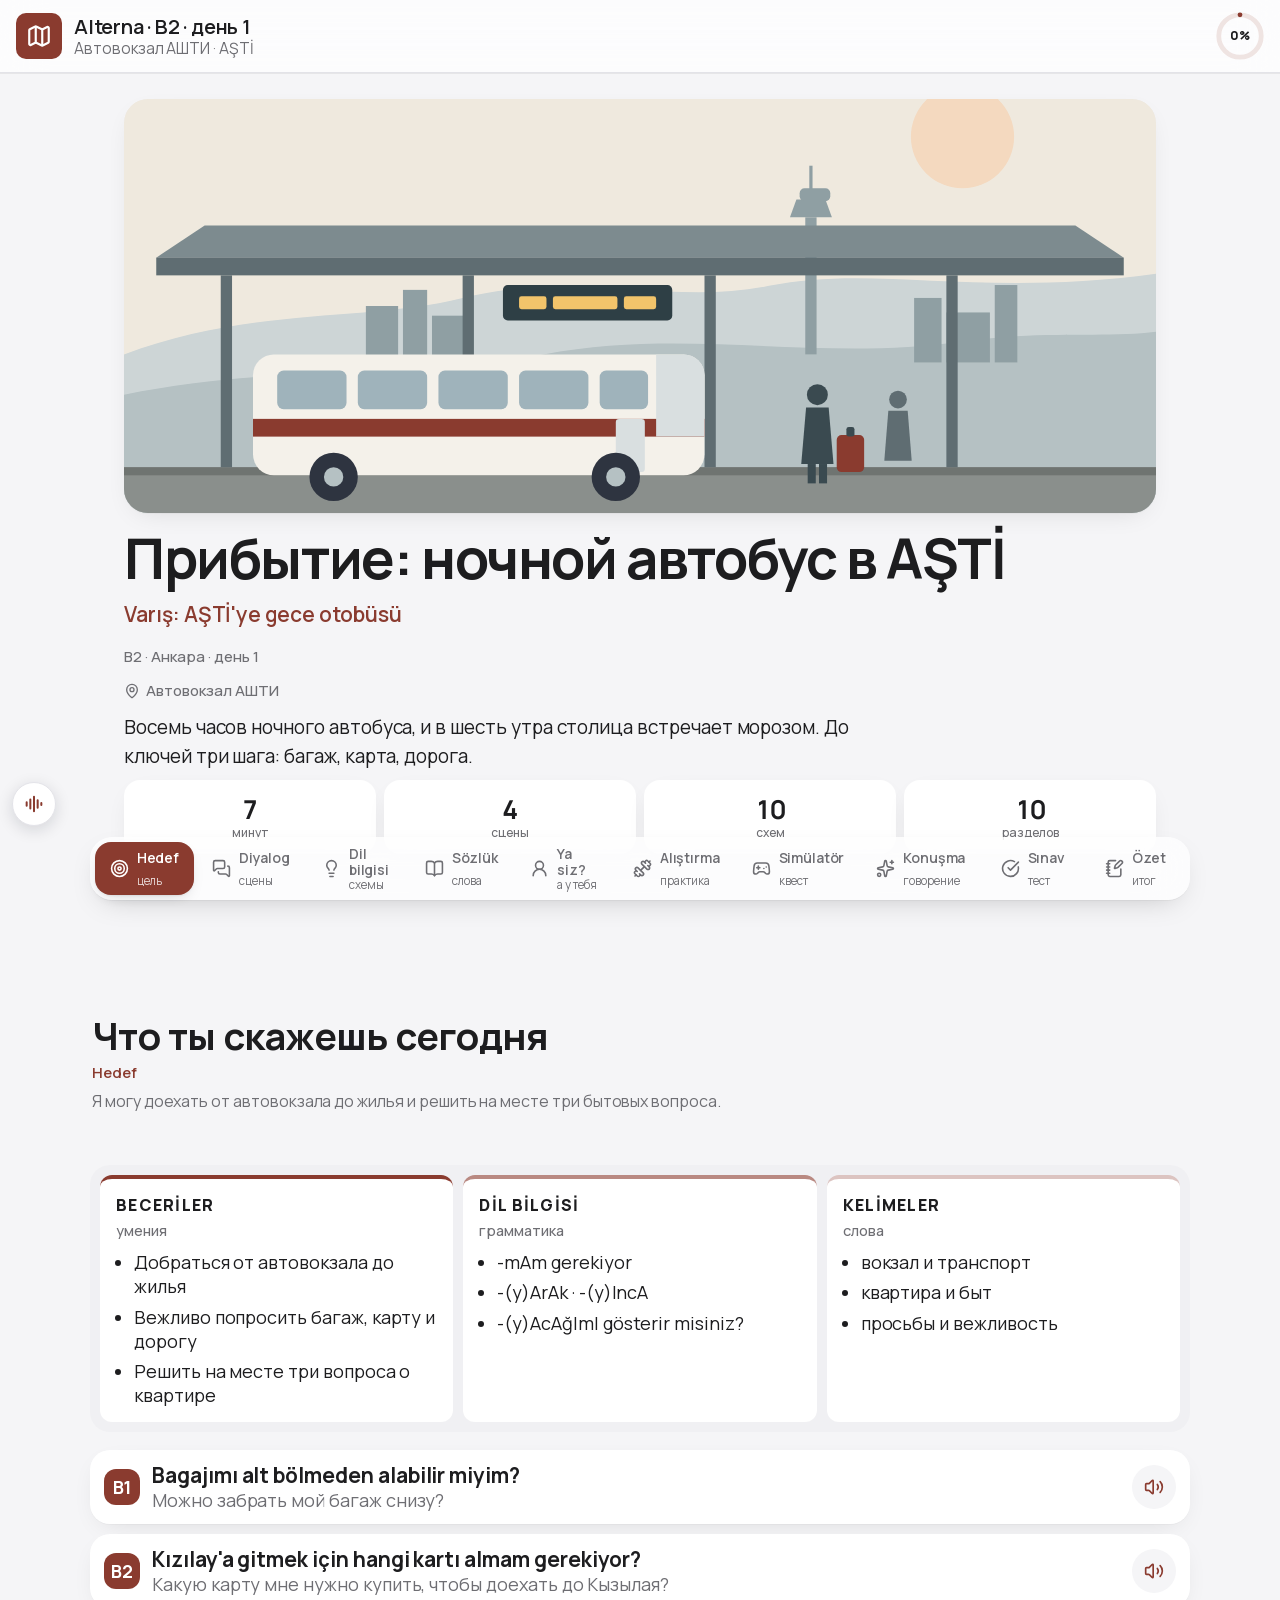
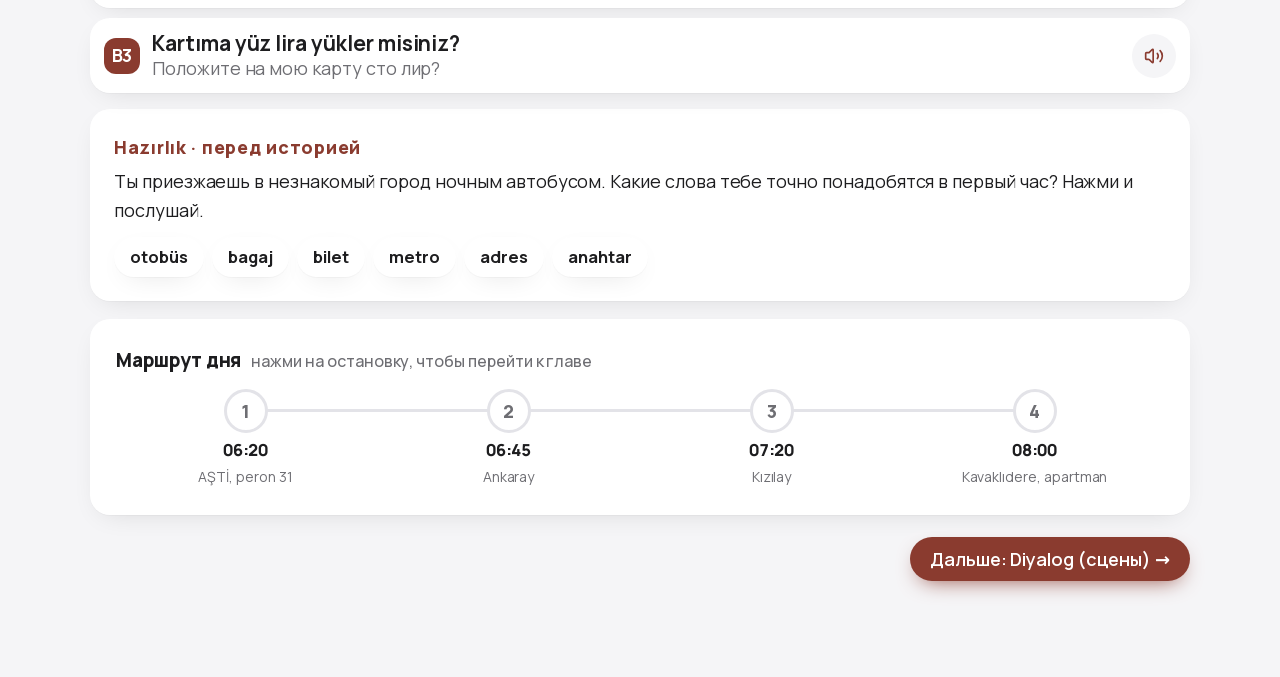
==== commit 32ff9136: "Вкладочный формат платформы (как d.a1.NN), оформление Apple-first, сцены по одной, симулятор, меньше" ====
--- a/d.b2.01/index.html
+++ b/d.b2.01/index.html
@@ -9,7 +9,7 @@
 <meta name="alterna:lesson" content="1">
 <meta name="alterna:kind" content="day">
 <title>День 1. Прибытие: ночной автобус в AŞTİ</title>
-<meta name="description" content="Alterna · B2 · Анкара, день 1. Восемь часов ночного автобуса из Антальи, и столица встречает в шесть утра холодом и бетоном. До ключей от квартиры в Каваклыдере три остановки: багаж, карта на метро и дорога.">
+<meta name="description" content="Alterna · B2 · Анкара, день 1. Восемь часов ночного автобуса, и в шесть утра столица встречает морозом. До ключей три шага: багаж, карта, дорога.">
 <meta name="theme-color" content="#8a3b2f">
 <meta property="og:type" content="article">
 <meta property="og:title" content="День 1. Прибытие: ночной автобус в AŞTİ · Alterna B2">
@@ -19,13 +19,11 @@
 <link rel="stylesheet" href="../kit/v1/kit.css">
 <link rel="stylesheet" href="../kit/v1/lexicon.css">
 <link rel="stylesheet" href="../kit/v1/day.css">
-<link rel="stylesheet" href="../kit/v1/story.css">
 <link rel="stylesheet" href="../kit/v1/lexicon-fonts.css">
 <link rel="stylesheet" href="media/design.css">
 </head>
-<body class="lx dy st" data-city="ankara" data-lessons="1" data-design="b2-asti">
-<!-- Собрано tools/build.mjs из src/days/d.b2.01.json. Руками не править. -->
-<a class="dy-skip" href="#p-hikaye">К истории дня</a>
+<body class="lx dy" data-city="ankara" data-lessons="1" data-read="hedef diyalog dilbilgisi sozluk yasiz konusma cheat" data-design="b2-asti">
+<!-- Собрано tools/build.mjs из src/days/d.b2.01.json в вкладочном формате дней платформы (как d.a1.NN). Руками не править. -->
 <header class="lx-app">
   <span class="lx-app__logo"><span class="lx-app__ico"><svg aria-hidden="true" xmlns="http://www.w3.org/2000/svg" viewBox="0 0 24 24" fill="none" stroke="currentColor" stroke-width="2" stroke-linecap="round" stroke-linejoin="round" > <path d="M14.106 5.553a2 2 0 0 0 1.788 0l3.659-1.83A1 1 0 0 1 21 4.619v12.764a1 1 0 0 1-.553.894l-4.553 2.277a2 2 0 0 1-1.788 0l-4.212-2.106a2 2 0 0 0-1.788 0l-3.659 1.83A1 1 0 0 1 3 19.381V6.618a1 1 0 0 1 .553-.894l4.553-2.277a2 2 0 0 1 1.788 0z" /> <path d="M15 5.764v15" /> <path d="M9 3.236v15" /> </svg></span></span>
   <div class="lx-app__t"><b>Alterna · B2 · день 1</b><small>Автовокзал АШТИ · <span lang="tr">AŞTİ</span></small></div>
@@ -33,7 +31,7 @@
   <div class="lx-app__prog" title="Пройдено разделов урока"><svg class="lx-ring lx-app__ring" viewBox="0 0 36 36" aria-hidden="true"><circle class="lx-ring__bg" cx="18" cy="18" r="15.9155"/><circle class="lx-ring__fg" cx="18" cy="18" r="15.9155" pathLength="100" stroke-dasharray="0 100"/><text x="18" y="21" text-anchor="middle">0%</text></svg></div>
 </header>
 <main>
-  <section data-section="intro" data-words="42" class="lx-hero">
+  <section data-section="intro" data-words="23" class="lx-hero">
       <div class="lx-scene" aria-hidden="true" data-ui><svg viewBox="0 0 1280 720" preserveAspectRatio="xMidYMid slice" width="100%" height="100%" focusable="false" xmlns="http://www.w3.org/2000/svg">
   <rect width="1280" height="720" fill="#efe9de"/>
   <circle class="an-sun" cx="1040" cy="150" r="64" fill="#f4d9bf"/>
@@ -82,44 +80,38 @@
       <h1>Прибытие: ночной автобус в AŞTİ</h1>
       <p class="lx-hero__tr" lang="tr">Varış: AŞTİ'ye gece otobüsü</p>
       <p class="lx-hero__meta"><span class="lx-hero__pin"><svg aria-hidden="true" xmlns="http://www.w3.org/2000/svg" viewBox="0 0 24 24" fill="none" stroke="currentColor" stroke-width="2" stroke-linecap="round" stroke-linejoin="round" > <path d="M20 10c0 4.993-5.539 10.193-7.399 11.799a1 1 0 0 1-1.202 0C9.539 20.193 4 14.993 4 10a8 8 0 0 1 16 0" /> <circle cx="12" cy="10" r="3" /> </svg></span><span>Автовокзал АШТИ</span></p>
-      <p class="lx-hero__intro st-hook">Восемь часов ночного автобуса из Антальи, и столица встречает в шесть утра холодом и бетоном. До ключей от квартиры в Каваклыдере три остановки: багаж, карта на метро и дорога.</p>
-      <p class="st-cast"><span>В истории:</span> <b lang="tr">Muavin</b>, <b lang="tr">Görevli</b>, <b lang="tr">Amca</b>, <b lang="tr">Kapıcı Hasan</b></p>
+      <p class="lx-hero__intro">Восемь часов ночного автобуса, и в шесть утра столица встречает морозом. До ключей три шага: багаж, карта, дорога.</p>
       <ul class="lx-stats" data-ui>
-        <li><b>7</b><span>минут</span></li><li><b>4</b><span>главы</span></li><li><b>10</b><span>схем</span></li><li><b>4</b><span>задания</span></li>
+        <li><b>7</b><span>минут</span></li><li><b>4</b><span>сцены</span></li><li><b>10</b><span>схем</span></li><li><b>10</b><span>разделов</span></li>
       </ul>
   </section>
 
-  <nav class="st-toc" data-scrollbar aria-label="Разделы урока">
-    <ol class="st-toc__l">
-      <li><a href="#p-acilis" data-toc="p-acilis"><span lang="tr">Açılış</span></a></li><li><a href="#p-hazirlik" data-toc="p-hazirlik"><span lang="tr">Hazırlık</span></a></li><li><a href="#p-hikaye" data-toc="p-hikaye"><span lang="tr">Okuma</span></a></li><li><a href="#p-dilbilgisi" data-toc="p-dilbilgisi"><span lang="tr">Dil bilgisi</span></a></li><li><a href="#p-sozluk" data-toc="p-sozluk"><span lang="tr">Kelimeler</span></a></li><li><a href="#p-practice" data-toc="p-practice"><span lang="tr">Alıştırma</span></a></li><li><a href="#p-yasiz" data-toc="p-yasiz"><span lang="tr">Ya siz?</span></a></li><li><a href="#p-dinleme" data-toc="p-dinleme"><span lang="tr">Dinleme</span></a></li><li><a href="#p-yazma" data-toc="p-yazma"><span lang="tr">Yazma</span></a></li><li><a href="#p-konusma" data-toc="p-konusma"><span lang="tr">Konuşma</span></a></li><li><a href="#p-ozet" data-toc="p-ozet"><span lang="tr">Özet</span></a></li><li><a href="#p-check" data-toc="p-check"><span lang="tr">Sınav</span></a></li>
-    </ol>
-    <span class="st-toc__bar" aria-hidden="true"></span>
+  <nav class="lx-tabs" data-scrollbar role="tablist" aria-label="Разделы урока">
+    <button type="button" class="lx-tab" role="tab" id="t-hedef" aria-controls="p-hedef" aria-selected="true" tabindex="0" data-tab="hedef"><span class="lx-tab__ico"><svg aria-hidden="true" xmlns="http://www.w3.org/2000/svg" viewBox="0 0 24 24" fill="none" stroke="currentColor" stroke-width="2" stroke-linecap="round" stroke-linejoin="round" > <circle cx="12" cy="12" r="10" /> <circle cx="12" cy="12" r="6" /> <circle cx="12" cy="12" r="2" /> </svg></span><b lang="tr">Hedef</b><small>цель</small><span class="lx-tab__ok" aria-hidden="true"></span></button>
+    <button type="button" class="lx-tab" role="tab" id="t-diyalog" aria-controls="p-diyalog" aria-selected="false" tabindex="-1" data-tab="diyalog"><span class="lx-tab__ico"><svg aria-hidden="true" xmlns="http://www.w3.org/2000/svg" viewBox="0 0 24 24" fill="none" stroke="currentColor" stroke-width="2" stroke-linecap="round" stroke-linejoin="round" > <path d="M16 10a2 2 0 0 1-2 2H6.828a2 2 0 0 0-1.414.586l-2.202 2.202A.71.71 0 0 1 2 14.286V4a2 2 0 0 1 2-2h10a2 2 0 0 1 2 2z" /> <path d="M20 9a2 2 0 0 1 2 2v10.286a.71.71 0 0 1-1.212.502l-2.202-2.202A2 2 0 0 0 17.172 19H10a2 2 0 0 1-2-2v-1" /> </svg></span><b lang="tr">Diyalog</b><small>сцены</small><span class="lx-tab__ok" aria-hidden="true"></span></button>
+    <button type="button" class="lx-tab" role="tab" id="t-dilbilgisi" aria-controls="p-dilbilgisi" aria-selected="false" tabindex="-1" data-tab="dilbilgisi"><span class="lx-tab__ico"><svg aria-hidden="true" xmlns="http://www.w3.org/2000/svg" viewBox="0 0 24 24" fill="none" stroke="currentColor" stroke-width="2" stroke-linecap="round" stroke-linejoin="round" > <path d="M15 14c.2-1 .7-1.7 1.5-2.5 1-.9 1.5-2.2 1.5-3.5A6 6 0 0 0 6 8c0 1 .2 2.2 1.5 3.5.7.7 1.3 1.5 1.5 2.5" /> <path d="M9 18h6" /> <path d="M10 22h4" /> </svg></span><b lang="tr">Dil bilgisi</b><small>схемы</small><span class="lx-tab__ok" aria-hidden="true"></span></button>
+    <button type="button" class="lx-tab" role="tab" id="t-sozluk" aria-controls="p-sozluk" aria-selected="false" tabindex="-1" data-tab="sozluk"><span class="lx-tab__ico"><svg aria-hidden="true" xmlns="http://www.w3.org/2000/svg" viewBox="0 0 24 24" fill="none" stroke="currentColor" stroke-width="2" stroke-linecap="round" stroke-linejoin="round" > <path d="M12 5v16" /> <path d="M20.001 19A2 2 0 0022 17V5a2 2 0 00-1.999-2L16 3.002A5 5 0 0012 5a5 5 0 00-4-2H4a2 2 0 00-2 2v12a2 2 0 001.999 2H8a5 5 0 014 2 5 5 0 014-2z" /> </svg></span><b lang="tr">Sözlük</b><small>слова</small><span class="lx-tab__ok" aria-hidden="true"></span></button>
+    <button type="button" class="lx-tab" role="tab" id="t-yasiz" aria-controls="p-yasiz" aria-selected="false" tabindex="-1" data-tab="yasiz"><span class="lx-tab__ico"><svg aria-hidden="true" xmlns="http://www.w3.org/2000/svg" viewBox="0 0 24 24" fill="none" stroke="currentColor" stroke-width="2" stroke-linecap="round" stroke-linejoin="round" > <circle cx="12" cy="8" r="5" /> <path d="M20 21a8 8 0 0 0-16 0" /> </svg></span><b lang="tr">Ya siz?</b><small>а у тебя</small><span class="lx-tab__ok" aria-hidden="true"></span></button>
+    <button type="button" class="lx-tab" role="tab" id="t-practice" aria-controls="p-practice" aria-selected="false" tabindex="-1" data-tab="practice"><span class="lx-tab__ico"><svg aria-hidden="true" xmlns="http://www.w3.org/2000/svg" viewBox="0 0 24 24" fill="none" stroke="currentColor" stroke-width="2" stroke-linecap="round" stroke-linejoin="round" > <path d="M17.596 12.768a2 2 0 1 0 2.829-2.829l-1.768-1.767a2 2 0 0 0 2.828-2.829l-2.828-2.828a2 2 0 0 0-2.829 2.828l-1.767-1.768a2 2 0 1 0-2.829 2.829z" /> <path d="m2.5 21.5 1.4-1.4" /> <path d="m20.1 3.9 1.4-1.4" /> <path d="M5.343 21.485a2 2 0 1 0 2.829-2.828l1.767 1.768a2 2 0 1 0 2.829-2.829l-6.364-6.364a2 2 0 1 0-2.829 2.829l1.768 1.767a2 2 0 0 0-2.828 2.829z" /> <path d="m9.6 14.4 4.8-4.8" /> </svg></span><b lang="tr">Alıştırma</b><small>практика</small><span class="lx-tab__ok" aria-hidden="true"></span></button>
+    <button type="button" class="lx-tab" role="tab" id="t-simulator" aria-controls="p-simulator" aria-selected="false" tabindex="-1" data-tab="simulator"><span class="lx-tab__ico"><svg aria-hidden="true" xmlns="http://www.w3.org/2000/svg" viewBox="0 0 24 24" fill="none" stroke="currentColor" stroke-width="2" stroke-linecap="round" stroke-linejoin="round" > <line x1="6" x2="10" y1="11" y2="11" /> <line x1="8" x2="8" y1="9" y2="13" /> <line x1="15" x2="15.01" y1="12" y2="12" /> <line x1="18" x2="18.01" y1="10" y2="10" /> <path d="M17.32 5H6.68a4 4 0 0 0-3.978 3.59c-.006.052-.01.101-.017.152C2.604 9.416 2 14.456 2 16a3 3 0 0 0 3 3c1 0 1.5-.5 2-1l1.414-1.414A2 2 0 0 1 9.828 16h4.344a2 2 0 0 1 1.414.586L17 18c.5.5 1 1 2 1a3 3 0 0 0 3-3c0-1.545-.604-6.584-.685-7.258-.007-.05-.011-.1-.017-.151A4 4 0 0 0 17.32 5z" /> </svg></span><b lang="tr">Simülatör</b><small>квест</small><span class="lx-tab__ok" aria-hidden="true"></span></button>
+    <button type="button" class="lx-tab" role="tab" id="t-konusma" aria-controls="p-konusma" aria-selected="false" tabindex="-1" data-tab="konusma"><span class="lx-tab__ico"><svg aria-hidden="true" xmlns="http://www.w3.org/2000/svg" viewBox="0 0 24 24" fill="none" stroke="currentColor" stroke-width="2" stroke-linecap="round" stroke-linejoin="round" > <path d="M11.017 2.814a1 1 0 0 1 1.966 0l1.051 5.558a2 2 0 0 0 1.594 1.594l5.558 1.051a1 1 0 0 1 0 1.966l-5.558 1.051a2 2 0 0 0-1.594 1.594l-1.051 5.558a1 1 0 0 1-1.966 0l-1.051-5.558a2 2 0 0 0-1.594-1.594l-5.558-1.051a1 1 0 0 1 0-1.966l5.558-1.051a2 2 0 0 0 1.594-1.594z" /> <path d="M20 2v4" /> <path d="M22 4h-4" /> <circle cx="4" cy="20" r="2" /> </svg></span><b lang="tr">Konuşma</b><small>говорение</small><span class="lx-tab__ok" aria-hidden="true"></span></button>
+    <button type="button" class="lx-tab" role="tab" id="t-check" aria-controls="p-check" aria-selected="false" tabindex="-1" data-tab="check"><span class="lx-tab__ico"><svg aria-hidden="true" xmlns="http://www.w3.org/2000/svg" viewBox="0 0 24 24" fill="none" stroke="currentColor" stroke-width="2" stroke-linecap="round" stroke-linejoin="round" > <path d="M21.801 10A10 10 0 1 1 17 3.335" /> <path d="m9 11 3 3L22 4" /> </svg></span><b lang="tr">Sınav</b><small>тест</small><span class="lx-tab__ok" aria-hidden="true"></span></button>
+    <button type="button" class="lx-tab" role="tab" id="t-cheat" aria-controls="p-cheat" aria-selected="false" tabindex="-1" data-tab="cheat"><span class="lx-tab__ico"><svg aria-hidden="true" xmlns="http://www.w3.org/2000/svg" viewBox="0 0 24 24" fill="none" stroke="currentColor" stroke-width="2" stroke-linecap="round" stroke-linejoin="round" > <path d="M13.4 2H6a2 2 0 0 0-2 2v16a2 2 0 0 0 2 2h12a2 2 0 0 0 2-2v-7.4" /> <path d="M2 6h4" /> <path d="M2 10h4" /> <path d="M2 14h4" /> <path d="M2 18h4" /> <path d="M21.378 5.626a1 1 0 1 0-3.004-3.004l-5.01 5.012a2 2 0 0 0-.506.854l-.837 2.87a.5.5 0 0 0 .62.62l2.87-.837a2 2 0 0 0 .854-.506z" /> </svg></span><b lang="tr">Özet</b><small>итог</small><span class="lx-tab__ok" aria-hidden="true"></span></button>
+    <span class="lx-tabs__line" aria-hidden="true"></span>
   </nav>
 
-  <section data-section="acilis" data-words="33" id="p-acilis" class="st-sec">
-      <div class="lx-ph">
-        <p class="lx-kicker"><span class="lx-kicker__ico"><svg aria-hidden="true" xmlns="http://www.w3.org/2000/svg" viewBox="0 0 24 24" fill="none" stroke="currentColor" stroke-width="2" stroke-linecap="round" stroke-linejoin="round" > <path d="M13.4 2H6a2 2 0 0 0-2 2v16a2 2 0 0 0 2 2h12a2 2 0 0 0 2-2v-7.4" /> <path d="M2 6h4" /> <path d="M2 10h4" /> <path d="M2 14h4" /> <path d="M2 18h4" /> <path d="M21.378 5.626a1 1 0 1 0-3.004-3.004l-5.01 5.012a2 2 0 0 0-.506.854l-.837 2.87a.5.5 0 0 0 .62.62l2.87-.837a2 2 0 0 0 .854-.506z" /> </svg></span><span lang="tr">Ünite açılışı</span></p>
-        <h2>Что будет сегодня</h2>
-        <p class="lx-hint">Как в начале юнита учебника: умения, грамматика и слова дня.</p>
+  <section data-section="hedef" data-words="134" id="p-hedef" class="lx-panel" role="tabpanel" aria-labelledby="t-hedef">
+      <div class="lx-ph">
+        <p class="lx-kicker"><span class="lx-kicker__ico"><svg aria-hidden="true" xmlns="http://www.w3.org/2000/svg" viewBox="0 0 24 24" fill="none" stroke="currentColor" stroke-width="2" stroke-linecap="round" stroke-linejoin="round" > <circle cx="12" cy="12" r="10" /> <circle cx="12" cy="12" r="6" /> <circle cx="12" cy="12" r="2" /> </svg></span><span lang="tr">Hedef</span></p>
+        <h2>Что ты скажешь сегодня</h2>
+        <p class="lx-hint">Я могу доехать от автовокзала до жилья и решить на месте три бытовых вопроса.</p>
       </div>
       <div class="vz vz-open"><div class="vz-open__c" style="--i:0"><p class="vz-open__h"><span lang="tr">BECERİLER</span><small>умения</small></p><ul><li>Добраться от автовокзала до жилья</li><li>Вежливо попросить багаж, карту и дорогу</li><li>Решить на месте три вопроса о квартире</li></ul></div><div class="vz-open__c" style="--i:1"><p class="vz-open__h"><span lang="tr">DİL BİLGİSİ</span><small>грамматика</small></p><ul><li>-mAm gerekiyor</li><li>-(y)ArAk · -(y)IncA</li><li>-(y)AcAğImI gösterir misiniz?</li></ul></div><div class="vz-open__c" style="--i:2"><p class="vz-open__h"><span lang="tr">KELİMELER</span><small>слова</small></p><ul><li>вокзал и транспорт</li><li>квартира и быт</li><li>просьбы и вежливость</li></ul></div></div>
-      <div class="vz vz-hedef">
-        <p class="vz__h"><span lang="tr">Hedef dil</span> <span>что ты сегодня скажешь</span></p>
-        <p class="vz-hedef__forms"><span class="vz-chip" lang="tr">-mAm gerekiyor</span><span class="vz-chip" lang="tr">-(y)ArAk · -(y)IncA</span><span class="vz-chip" lang="tr">-(y)AcAğImI gösterir misiniz?</span></p>
-        <ol class="dy-goal">
-        <li class="dy-goal__i" style="--i:0"><span class="dy-goal__n" data-ui>1</span><span class="dy-goal__w"><b lang="tr" data-say="Bagajımı alt bölmeden alabilir miyim?">Bagajımı alt bölmeden alabilir miyim?</b><span>Можно забрать мой багаж снизу?</span></span><button type="button" class="lx-say" data-say="Bagajımı alt bölmeden alabilir miyim?" aria-label="Послушать" data-ui><span class="lx-say__ico"><svg aria-hidden="true" xmlns="http://www.w3.org/2000/svg" viewBox="0 0 24 24" fill="none" stroke="currentColor" stroke-width="2" stroke-linecap="round" stroke-linejoin="round" > <path d="M11 4.702a.705.705 0 0 0-1.203-.498L6.413 7.587A1.4 1.4 0 0 1 5.416 8H3a1 1 0 0 0-1 1v6a1 1 0 0 0 1 1h2.416a1.4 1.4 0 0 1 .997.413l3.383 3.384A.705.705 0 0 0 11 19.298z" /> <path d="M16 9a5 5 0 0 1 0 6" /> <path d="M19.364 18.364a9 9 0 0 0 0-12.728" /> </svg></span></button></li>
-        <li class="dy-goal__i" style="--i:1"><span class="dy-goal__n" data-ui>2</span><span class="dy-goal__w"><b lang="tr" data-say="Kızılay'a gitmek için hangi kartı almam gerekiyor?">Kızılay'a gitmek için hangi kartı almam gerekiyor?</b><span>Какую карту мне нужно купить, чтобы доехать до Кызылая?</span></span><button type="button" class="lx-say" data-say="Kızılay'a gitmek için hangi kartı almam gerekiyor?" aria-label="Послушать" data-ui><span class="lx-say__ico"><svg aria-hidden="true" xmlns="http://www.w3.org/2000/svg" viewBox="0 0 24 24" fill="none" stroke="currentColor" stroke-width="2" stroke-linecap="round" stroke-linejoin="round" > <path d="M11 4.702a.705.705 0 0 0-1.203-.498L6.413 7.587A1.4 1.4 0 0 1 5.416 8H3a1 1 0 0 0-1 1v6a1 1 0 0 0 1 1h2.416a1.4 1.4 0 0 1 .997.413l3.383 3.384A.705.705 0 0 0 11 19.298z" /> <path d="M16 9a5 5 0 0 1 0 6" /> <path d="M19.364 18.364a9 9 0 0 0 0-12.728" /> </svg></span></button></li>
-        <li class="dy-goal__i" style="--i:2"><span class="dy-goal__n" data-ui>3</span><span class="dy-goal__w"><b lang="tr" data-say="Kartıma yüz lira yükler misiniz?">Kartıma yüz lira yükler misiniz?</b><span>Положите на мою карту сто лир?</span></span><button type="button" class="lx-say" data-say="Kartıma yüz lira yükler misiniz?" aria-label="Послушать" data-ui><span class="lx-say__ico"><svg aria-hidden="true" xmlns="http://www.w3.org/2000/svg" viewBox="0 0 24 24" fill="none" stroke="currentColor" stroke-width="2" stroke-linecap="round" stroke-linejoin="round" > <path d="M11 4.702a.705.705 0 0 0-1.203-.498L6.413 7.587A1.4 1.4 0 0 1 5.416 8H3a1 1 0 0 0-1 1v6a1 1 0 0 0 1 1h2.416a1.4 1.4 0 0 1 .997.413l3.383 3.384A.705.705 0 0 0 11 19.298z" /> <path d="M16 9a5 5 0 0 1 0 6" /> <path d="M19.364 18.364a9 9 0 0 0 0-12.728" /> </svg></span></button></li>
-        </ol>
-      </div>
-  </section>
-
-  <section data-section="hazirlik" data-words="20" id="p-hazirlik" class="st-sec">
-      <div class="lx-ph">
-        <p class="lx-kicker"><span class="lx-kicker__ico"><svg aria-hidden="true" xmlns="http://www.w3.org/2000/svg" viewBox="0 0 24 24" fill="none" stroke="currentColor" stroke-width="2" stroke-linecap="round" stroke-linejoin="round" > <circle cx="12" cy="8" r="5" /> <path d="M20 21a8 8 0 0 0-16 0" /> </svg></span><span lang="tr">Hazırlık çalışması</span></p>
-        <h2>Подготовка</h2>
-        <p class="lx-hint">До текста: вспомни знакомое и посмотри, где пройдёт день.</p>
-      </div>
+      <ol class="dy-goal">
+        <li class="dy-goal__i" style="--i:0"><span class="dy-goal__n" data-ui>B1</span><span class="dy-goal__w"><b lang="tr" data-say="Bagajımı alt bölmeden alabilir miyim?">Bagajımı alt bölmeden alabilir miyim?</b><span>Можно забрать мой багаж снизу?</span></span><button type="button" class="lx-say" data-say="Bagajımı alt bölmeden alabilir miyim?" aria-label="Послушать" data-ui><span class="lx-say__ico"><svg aria-hidden="true" xmlns="http://www.w3.org/2000/svg" viewBox="0 0 24 24" fill="none" stroke="currentColor" stroke-width="2" stroke-linecap="round" stroke-linejoin="round" > <path d="M11 4.702a.705.705 0 0 0-1.203-.498L6.413 7.587A1.4 1.4 0 0 1 5.416 8H3a1 1 0 0 0-1 1v6a1 1 0 0 0 1 1h2.416a1.4 1.4 0 0 1 .997.413l3.383 3.384A.705.705 0 0 0 11 19.298z" /> <path d="M16 9a5 5 0 0 1 0 6" /> <path d="M19.364 18.364a9 9 0 0 0 0-12.728" /> </svg></span></button></li>
+        <li class="dy-goal__i" style="--i:1"><span class="dy-goal__n" data-ui>B2</span><span class="dy-goal__w"><b lang="tr" data-say="Kızılay'a gitmek için hangi kartı almam gerekiyor?">Kızılay'a gitmek için hangi kartı almam gerekiyor?</b><span>Какую карту мне нужно купить, чтобы доехать до Кызылая?</span></span><button type="button" class="lx-say" data-say="Kızılay'a gitmek için hangi kartı almam gerekiyor?" aria-label="Послушать" data-ui><span class="lx-say__ico"><svg aria-hidden="true" xmlns="http://www.w3.org/2000/svg" viewBox="0 0 24 24" fill="none" stroke="currentColor" stroke-width="2" stroke-linecap="round" stroke-linejoin="round" > <path d="M11 4.702a.705.705 0 0 0-1.203-.498L6.413 7.587A1.4 1.4 0 0 1 5.416 8H3a1 1 0 0 0-1 1v6a1 1 0 0 0 1 1h2.416a1.4 1.4 0 0 1 .997.413l3.383 3.384A.705.705 0 0 0 11 19.298z" /> <path d="M16 9a5 5 0 0 1 0 6" /> <path d="M19.364 18.364a9 9 0 0 0 0-12.728" /> </svg></span></button></li>
+        <li class="dy-goal__i" style="--i:2"><span class="dy-goal__n" data-ui>B3</span><span class="dy-goal__w"><b lang="tr" data-say="Kartıma yüz lira yükler misiniz?">Kartıma yüz lira yükler misiniz?</b><span>Положите на мою карту сто лир?</span></span><button type="button" class="lx-say" data-say="Kartıma yüz lira yükler misiniz?" aria-label="Послушать" data-ui><span class="lx-say__ico"><svg aria-hidden="true" xmlns="http://www.w3.org/2000/svg" viewBox="0 0 24 24" fill="none" stroke="currentColor" stroke-width="2" stroke-linecap="round" stroke-linejoin="round" > <path d="M11 4.702a.705.705 0 0 0-1.203-.498L6.413 7.587A1.4 1.4 0 0 1 5.416 8H3a1 1 0 0 0-1 1v6a1 1 0 0 0 1 1h2.416a1.4 1.4 0 0 1 .997.413l3.383 3.384A.705.705 0 0 0 11 19.298z" /> <path d="M16 9a5 5 0 0 1 0 6" /> <path d="M19.364 18.364a9 9 0 0 0 0-12.728" /> </svg></span></button></li>
+      </ol>
       <div class="dy-prep">
         <p class="dy-prep__h"><span lang="tr">Hazırlık</span> · перед историей</p>
         <p>Ты приезжаешь в незнакомый город ночным автобусом. Какие слова тебе точно понадобятся в первый час? Нажми и послушай.</p>
@@ -129,53 +121,57 @@
         <p class="vz__h">Маршрут дня <span>нажми на остановку, чтобы перейти к главе</span></p>
         <div class="vz-route__wrap" style="--n:4"><ol class="vz-route__l"><li class="vz-route__i" style="--i:0"><a class="vz-route__s" href="#ch-1" data-route="ch-1"><span class="vz-route__n">1</span><span class="vz-route__t">06:20</span><span class="vz-route__p" lang="tr">AŞTİ, peron 31</span></a></li><li class="vz-route__i" style="--i:1"><a class="vz-route__s" href="#ch-2" data-route="ch-2"><span class="vz-route__n">2</span><span class="vz-route__t">06:45</span><span class="vz-route__p" lang="tr">Ankaray</span></a></li><li class="vz-route__i" style="--i:2"><a class="vz-route__s" href="#ch-3" data-route="ch-3"><span class="vz-route__n">3</span><span class="vz-route__t">07:20</span><span class="vz-route__p" lang="tr">Kızılay</span></a></li><li class="vz-route__i" style="--i:3"><a class="vz-route__s" href="#ch-4" data-route="ch-4"><span class="vz-route__n">4</span><span class="vz-route__t">08:00</span><span class="vz-route__p" lang="tr">Kavaklıdere, apartman</span></a></li></ol><span class="vz-route__bar" aria-hidden="true"></span></div>
       </nav>
-  </section>
-
-  <section data-section="hikaye" data-words="455" id="p-hikaye" class="st-sec">
-      <div class="lx-ph st-head">
-        <p class="lx-kicker"><span class="lx-kicker__ico"><svg aria-hidden="true" xmlns="http://www.w3.org/2000/svg" viewBox="0 0 24 24" fill="none" stroke="currentColor" stroke-width="2" stroke-linecap="round" stroke-linejoin="round" > <path d="M12 5v16" /> <path d="M16 13h2" /> <path d="M16 9h2" /> <path d="M20.001 19A2 2 0 0022 17V5a2 2 0 00-1.999-2L16 3.002A5 5 0 0012 5a5 5 0 00-4-2H4a2 2 0 00-2 2v12a2 2 0 001.999 2H8a5 5 0 014 2 5 5 0 014-2z" /> <path d="M6 13h2" /> <path d="M6 9h2" /> </svg></span><span lang="tr">Okuma</span></p>
-        <h2>История дня</h2>
-        <p class="lx-hint">Нажимай на турецкие слова: услышишь их и увидишь перевод. Когда герою нужно ответить, выбирай сам.</p>
-      </div>
-      <div class="st-chs">
-      <article class="st-ch" id="ch-1" style="--i:0">
-        <p class="st-ch__k"><span class="st-ch__n" data-ui>1</span><span class="st-ch__t">06:20 · AŞTİ, peron 31</span></p>
-        <h3 class="st-ch__h">Холод, который не обещали</h3>
-        <p class="st-p">Автобус встаёт у тридцать первого перрона. За окном ещё темно, на стекле иней. Стюард идёт по проходу и будит тех, кто не проснулся от тормозов.</p>
-        <div class="st-b"><span class="st-b__ava" aria-hidden="true" data-ui>Mu</span><div class="st-b__body"><span class="st-b__who" lang="tr">Muavin</span><p class="st-b__tr" lang="tr" data-say="Son durak AŞTİ. Unutulan eşya kalmasın, lütfen.">Son durak AŞTİ. Unutulan eşya kalmasın, lütfen.</p><p class="st-b__ru">Конечная, АШТИ. Пожалуйста, не забывайте вещи.</p></div></div>
-        <div class="st-note" role="note"><p class="st-note__h"><span class="st-note__ico"><svg aria-hidden="true" xmlns="http://www.w3.org/2000/svg" viewBox="0 0 24 24" fill="none" stroke="currentColor" stroke-width="2" stroke-linecap="round" stroke-linejoin="round" > <path d="M15 14c.2-1 .7-1.7 1.5-2.5 1-.9 1.5-2.2 1.5-3.5A6 6 0 0 0 6 8c0 1 .2 2.2 1.5 3.5.7.7 1.3 1.5 1.5 2.5" /> <path d="M9 18h6" /> <path d="M10 22h4" /> </svg></span><span>Тонкость: объявление вместо просьбы</span></p><p><button type="button" class="st-w" data-say="unutulan eşya" aria-expanded="false"><span lang="tr">unutulan eşya</span><span class="st-w__ru">забытая вещь</span></button>: глагол <em>unutmak</em> в пассиве и причастии, «вещь, которую забыли». А <em>kalmasın</em> — «пусть не останется». Так говорят объявления: никого не называют и никому не приказывают напрямую.</p><ul class="st-note__ex"><li><b lang="tr" data-say="Unutulan eşya kalmasın.">Unutulan eşya kalmasın.</b><span>Не оставляйте вещи.</span></li><li><b lang="tr" data-say="Bulunan eşyalar danışmaya teslim edilir.">Bulunan eşyalar danışmaya teslim edilir.</b><span>Найденные вещи сдают в справочную.</span></li></ul></div>
-        <p class="st-p">Чемодан едет в багажном отсеке внизу. Ты выходишь на перрон, и в лицо бьёт ветер. В Анталье вчера было двадцать градусов.</p>
-        <div class="st-b st-b--me"><span class="st-b__ava" aria-hidden="true" data-ui>Se</span><div class="st-b__body"><span class="st-b__who" lang="tr">Sen</span><p class="st-b__tr" lang="tr" data-say="Bagajımı alt bölmeden alabilir miyim? Fişim burada.">Bagajımı alt bölmeden alabilir miyim? Fişim burada.</p><p class="st-b__ru">Можно забрать мой багаж снизу? Вот моя бирка.</p></div></div>
-        <div class="st-b"><span class="st-b__ava" aria-hidden="true" data-ui>Mu</span><div class="st-b__body"><span class="st-b__who" lang="tr">Muavin</span><p class="st-b__tr" lang="tr" data-say="Tabii, hemen veriyorum. Ankara'ya hoş geldiniz, üşümeyin.">Tabii, hemen veriyorum. Ankara'ya hoş geldiniz, üşümeyin.</p><p class="st-b__ru">Конечно, сейчас отдам. Добро пожаловать в Анкару, не замёрзните.</p></div></div>
+
+      <div class="lx-foot" data-ui><button type="button" class="lx-btn lx-foot__next" data-tab-go="diyalog">Дальше: Diyalog (сцены)</button></div>
+  </section>
+
+  <section data-section="diyalog" data-words="561" id="p-diyalog" class="lx-panel" role="tabpanel" aria-labelledby="t-diyalog">
+      <div class="lx-ph">
+        <p class="lx-kicker"><span class="lx-kicker__ico"><svg aria-hidden="true" xmlns="http://www.w3.org/2000/svg" viewBox="0 0 24 24" fill="none" stroke="currentColor" stroke-width="2" stroke-linecap="round" stroke-linejoin="round" > <path d="M16 10a2 2 0 0 1-2 2H6.828a2 2 0 0 0-1.414.586l-2.202 2.202A.71.71 0 0 1 2 14.286V4a2 2 0 0 1 2-2h10a2 2 0 0 1 2 2z" /> <path d="M20 9a2 2 0 0 1 2 2v10.286a.71.71 0 0 1-1.212.502l-2.202-2.202A2 2 0 0 0 17.172 19H10a2 2 0 0 1-2-2v-1" /> </svg></span><span lang="tr">Diyalog</span></p>
+        <h2>Сцены дня</h2>
+        <p class="lx-hint">Реплики появляются по одной. Нажми на турецкую фразу, чтобы услышать её.</p>
+      </div>
+      <div class="vz-scenes" role="group" aria-label="Сцены дня" data-ui><button type="button" class="vz-scenes__b" data-dlg="0" aria-pressed="true"><b>1</b><span>06:20</span></button><button type="button" class="vz-scenes__b" data-dlg="1" aria-pressed="false"><b>2</b><span>06:45</span></button><button type="button" class="vz-scenes__b" data-dlg="2" aria-pressed="false"><b>3</b><span>07:20</span></button><button type="button" class="vz-scenes__b" data-dlg="3" aria-pressed="false"><b>4</b><span>08:00</span></button></div>
+      <div class="lx-dlg is-on" data-dlg-box="0" id="ch-1">
+        <div class="lx-dlg__head"><h3>Холод, который не обещали</h3><span class="lx-badge">06:20</span></div>
+        <p class="lx-place"><span class="lx-ico"><svg aria-hidden="true" xmlns="http://www.w3.org/2000/svg" viewBox="0 0 24 24" fill="none" stroke="currentColor" stroke-width="2" stroke-linecap="round" stroke-linejoin="round" > <path d="M20 10c0 4.993-5.539 10.193-7.399 11.799a1 1 0 0 1-1.202 0C9.539 20.193 4 14.993 4 10a8 8 0 0 1 16 0" /> <circle cx="12" cy="10" r="3" /> </svg></span><span lang="tr">AŞTİ, peron 31</span></p>
+        <p class="vz-cap">Конечная, 6:20, иней на стёклах. В Анталье вчера было +20.</p>
+        <div class="lx-chat" data-chat="0">
+          <div class="lx-msg" data-line="0"><span class="lx-msg__ava" aria-hidden="true" data-ui>Mu</span><span class="lx-msg__who" lang="tr">Muavin</span><p class="lx-msg__tr" lang="tr" data-say="Son durak AŞTİ. Unutulan eşya kalmasın, lütfen.">Son durak AŞTİ. Unutulan eşya kalmasın, lütfen.</p><p class="lx-msg__ru">Конечная, АШТИ. Пожалуйста, не забывайте вещи.</p></div>
+          <div class="lx-msg lx-msg--me" data-line="1"><span class="lx-msg__ava" aria-hidden="true" data-ui>Se</span><span class="lx-msg__who" lang="tr">Sen</span><p class="lx-msg__tr" lang="tr" data-say="Bagajımı alt bölmeden alabilir miyim? Fişim burada.">Bagajımı alt bölmeden alabilir miyim? Fişim burada.</p><p class="lx-msg__ru">Можно забрать мой багаж снизу? Вот моя бирка.</p></div>
+          <div class="lx-msg" data-line="2"><span class="lx-msg__ava" aria-hidden="true" data-ui>Mu</span><span class="lx-msg__who" lang="tr">Muavin</span><p class="lx-msg__tr" lang="tr" data-say="Tabii, hemen veriyorum. Ankara'ya hoş geldiniz, üşümeyin.">Tabii, hemen veriyorum. Ankara'ya hoş geldiniz, üşümeyin.</p><p class="lx-msg__ru">Конечно, сейчас отдам. Добро пожаловать в Анкару, не замёрзните.</p></div>
+        </div>
+        <div class="lx-chat__ctrl" data-ui><button type="button" class="lx-btn" data-next>Следующая реплика</button><button type="button" class="lx-btn lx-btn--ghost" data-all>Показать всё</button><label class="lx-switch"><input type="checkbox" data-ru checked> Перевод</label></div>
         <figure class="vz vz-scale" data-viz="scale" data-items="[{&quot;tr&quot;:&quot;Bagaj!&quot;,&quot;ru&quot;:&quot;Багаж!&quot;,&quot;pos&quot;:4,&quot;note&quot;:&quot;Одно слово звучит как приказ. Так говорят только в крайней спешке.&quot;},{&quot;tr&quot;:&quot;Bagajımı ver.&quot;,&quot;ru&quot;:&quot;Дай мой багаж.&quot;,&quot;pos&quot;:28,&quot;note&quot;:&quot;Повелительное на «ты» незнакомому человеку звучит грубовато.&quot;},{&quot;tr&quot;:&quot;Bagajımı verir misin?&quot;,&quot;ru&quot;:&quot;Дашь мой багаж?&quot;,&quot;pos&quot;:55,&quot;note&quot;:&quot;Вежливый вопрос, но на «ты». Годится для ровесника.&quot;},{&quot;tr&quot;:&quot;Bagajımı alabilir miyim?&quot;,&quot;ru&quot;:&quot;Можно забрать мой багаж?&quot;,&quot;pos&quot;:78,&quot;note&quot;:&quot;Нейтрально и вежливо: ты просишь разрешения. Так и сказал герой.&quot;},{&quot;tr&quot;:&quot;Rica etsem bagajımı verebilir misiniz?&quot;,&quot;ru&quot;:&quot;Будьте добры, не могли бы вы отдать мой багаж?&quot;,&quot;pos&quot;:97,&quot;note&quot;:&quot;Самый официальный вариант: «rica etsem» смягчает любую просьбу. На B2 он нужен в учреждениях.&quot;}]">
           <figcaption class="vz__h">Как попросить свой багаж <span>нажми на цифру на шкале</span></figcaption>
           <div class="vz-scale__track"><span class="vz-scale__fill" style="--x:97%"></span><button type="button" class="vz-scale__m" style="--x:4%;--i:0" data-i="0" aria-pressed="false" aria-label="Вариант 1: Багаж!">1</button><button type="button" class="vz-scale__m" style="--x:28%;--i:1" data-i="1" aria-pressed="false" aria-label="Вариант 2: Дай мой багаж.">2</button><button type="button" class="vz-scale__m" style="--x:55%;--i:2" data-i="2" aria-pressed="false" aria-label="Вариант 3: Дашь мой багаж?">3</button><button type="button" class="vz-scale__m" style="--x:78%;--i:3" data-i="3" aria-pressed="false" aria-label="Вариант 4: Можно забрать мой багаж?">4</button><button type="button" class="vz-scale__m" style="--x:97%;--i:4" data-i="4" aria-pressed="true" aria-label="Вариант 5: Будьте добры, не могли бы вы отдать мой багаж?">5</button></div>
           <p class="vz-scale__ends"><span>резко</span><span>очень вежливо</span></p>
           <div class="vz-scale__card" aria-live="polite"><p class="vz-scale__tr"><b lang="tr" data-say="Rica etsem bagajımı verebilir misiniz?">Rica etsem bagajımı verebilir misiniz?</b><button type="button" class="lx-say vz-say" data-say="Rica etsem bagajımı verebilir misiniz?" aria-label="Послушать: Rica etsem bagajımı verebilir misiniz?" data-ui><span class="lx-say__ico"><svg aria-hidden="true" xmlns="http://www.w3.org/2000/svg" viewBox="0 0 24 24" fill="none" stroke="currentColor" stroke-width="2" stroke-linecap="round" stroke-linejoin="round" > <path d="M11 4.702a.705.705 0 0 0-1.203-.498L6.413 7.587A1.4 1.4 0 0 1 5.416 8H3a1 1 0 0 0-1 1v6a1 1 0 0 0 1 1h2.416a1.4 1.4 0 0 1 .997.413l3.383 3.384A.705.705 0 0 0 11 19.298z" /> <path d="M16 9a5 5 0 0 1 0 6" /> <path d="M19.364 18.364a9 9 0 0 0 0-12.728" /> </svg></span></button></p><p class="vz-scale__ru">Будьте добры, не могли бы вы отдать мой багаж?</p><p class="vz-scale__note">Самый официальный вариант: «rica etsem» смягчает любую просьбу. На B2 он нужен в учреждениях.</p></div>
         </figure>
-        <div class="st-quirk" role="note"><p class="st-quirk__h"><span class="st-quirk__ico"><svg aria-hidden="true" xmlns="http://www.w3.org/2000/svg" viewBox="0 0 24 24" fill="none" stroke="currentColor" stroke-width="2" stroke-linecap="round" stroke-linejoin="round" > <path d="M11.017 2.814a1 1 0 0 1 1.966 0l1.051 5.558a2 2 0 0 0 1.594 1.594l5.558 1.051a1 1 0 0 1 0 1.966l-5.558 1.051a2 2 0 0 0-1.594 1.594l-1.051 5.558a1 1 0 0 1-1.966 0l-1.051-5.558a2 2 0 0 0-1.594-1.594l-5.558-1.051a1 1 0 0 1 0-1.966l5.558-1.051a2 2 0 0 0 1.594-1.594z" /> <path d="M20 2v4" /> <path d="M22 4h-4" /> <circle cx="4" cy="20" r="2" /> </svg></span><span>Кстати</span></p><p>У этого холода есть имя: <button type="button" class="st-w" data-say="ayaz" aria-expanded="false"><span lang="tr">ayaz</span><span class="st-w__ru">сухой мороз с ветром</span></button>. «Ankara'nın ayazı» анкарцы произносят почти с гордостью. Зима здесь континентальная: днём солнце, а утром минус.</p></div>
-      </article>
-      <article class="st-ch" id="ch-2" style="--i:1">
-        <p class="st-ch__k"><span class="st-ch__n" data-ui>2</span><span class="st-ch__t">06:45 · Ankaray</span></p>
-        <h3 class="st-ch__h">Карта, без которой не пустят</h3>
-        <p class="st-p">Из вокзала прямо в подземку ведёт лёгкое метро Анкарай, до Кызылая без пересадок. Наличные турникет не принимает. Ты идёшь к окошку рядом с автоматами.</p>
-        <div class="st-b st-b--me"><span class="st-b__ava" aria-hidden="true" data-ui>Se</span><div class="st-b__body"><span class="st-b__who" lang="tr">Sen</span><p class="st-b__tr" lang="tr" data-say="Günaydın. Kızılay'a gitmek için hangi kartı almam gerekiyor?">Günaydın. Kızılay'a gitmek için hangi kartı almam gerekiyor?</p><p class="st-b__ru">Доброе утро. Какую карту мне нужно купить, чтобы доехать до Кызылая?</p></div></div>
-        <div class="st-b"><span class="st-b__ava" aria-hidden="true" data-ui>Gö</span><div class="st-b__body"><span class="st-b__who" lang="tr">Görevli</span><p class="st-b__tr" lang="tr" data-say="AnkaraKart alıp içine para yüklemeniz lazım. Kartı buradan alabilirsiniz.">AnkaraKart alıp içine para yüklemeniz lazım. Kartı buradan alabilirsiniz.</p><p class="st-b__ru">Нужно купить AnkaraKart и положить на неё деньги. Карту можно купить здесь.</p></div></div>
-        <div class="st-note" role="note"><p class="st-note__h"><span class="st-note__ico"><svg aria-hidden="true" xmlns="http://www.w3.org/2000/svg" viewBox="0 0 24 24" fill="none" stroke="currentColor" stroke-width="2" stroke-linecap="round" stroke-linejoin="round" > <path d="M15 14c.2-1 .7-1.7 1.5-2.5 1-.9 1.5-2.2 1.5-3.5A6 6 0 0 0 6 8c0 1 .2 2.2 1.5 3.5.7.7 1.3 1.5 1.5 2.5" /> <path d="M9 18h6" /> <path d="M10 22h4" /> </svg></span><span>Тонкость: «мне нужно» через существительное</span></p><p><button type="button" class="st-w" data-say="almam gerekiyor" aria-expanded="false"><span lang="tr">almam gerekiyor</span><span class="st-w__ru">мне нужно купить</span></button>: глагол становится существительным <em>alma</em>, к нему приходит <em>-m</em>, «моё». Дословно «моя покупка требуется». У кассира то же самое на «вы»: <button type="button" class="st-w" data-say="yüklemeniz lazım" aria-expanded="false"><span lang="tr">yüklemeniz lazım</span><span class="st-w__ru">вам нужно пополнить</span></button>.</p><ul class="st-note__ex"><li><b lang="tr" data-say="Hangi kartı almam gerekiyor?">Hangi kartı almam gerekiyor?</b><span>Какую карту мне нужно купить?</span></li><li><b lang="tr" data-say="Önce kartı yüklemeniz lazım.">Önce kartı yüklemeniz lazım.</b><span>Сначала вам нужно пополнить карту.</span></li></ul></div>
-        <p class="st-p">Карта у тебя в руке, пустая. Ты протягиваешь купюру и хочешь, чтобы на карту положили сто лир.</p>
-        <div class="st-choice" data-choice="ch2-6">
-          <p class="st-choice__q"><span class="st-choice__ico"><svg aria-hidden="true" xmlns="http://www.w3.org/2000/svg" viewBox="0 0 24 24" fill="none" stroke="currentColor" stroke-width="2" stroke-linecap="round" stroke-linejoin="round" > <path d="M16 10a2 2 0 0 1-2 2H6.828a2 2 0 0 0-1.414.586l-2.202 2.202A.71.71 0 0 1 2 14.286V4a2 2 0 0 1 2-2h10a2 2 0 0 1 2 2z" /> <path d="M20 9a2 2 0 0 1 2 2v10.286a.71.71 0 0 1-1.212.502l-2.202-2.202A2 2 0 0 0 17.172 19H10a2 2 0 0 1-2-2v-1" /> </svg></span><span>Как попросить положить на карту сто лир?</span></p>
-          <div class="st-choice__opts" data-ui><button type="button" class="st-opt" data-ok="true" data-then="Кассир кивает, пищит терминал. «Yüklendi, iyi yolculuklar». Деньги идут «на карту»: дательный падеж, «kartıma»." data-say="Kartıma yüz lira yükler misiniz?"><b lang="tr">Kartıma yüz lira yükler misiniz?</b><span>Положите на мою карту сто лир?</span></button><button type="button" class="st-opt" data-ok="false" data-then="Кассир поднимает бровь: грузить карту куда? «Kartımı» — «карту» как груз. Пополняют «karta»: «kartıma yüz lira yüklemek»." data-say="Kartımı yüz liraya yükler misiniz?"><b lang="tr">Kartımı yüz liraya yükler misiniz?</b><span>Погрузите мою карту на сто лир?</span></button></div>
-          <p class="st-choice__then" aria-live="polite" hidden></p>
+        <details class="vz-more"><summary><span class="vz-more__ico"><svg aria-hidden="true" xmlns="http://www.w3.org/2000/svg" viewBox="0 0 24 24" fill="none" stroke="currentColor" stroke-width="2" stroke-linecap="round" stroke-linejoin="round" > <path d="M11.017 2.814a1 1 0 0 1 1.966 0l1.051 5.558a2 2 0 0 0 1.594 1.594l5.558 1.051a1 1 0 0 1 0 1.966l-5.558 1.051a2 2 0 0 0-1.594 1.594l-1.051 5.558a1 1 0 0 1-1.966 0l-1.051-5.558a2 2 0 0 0-1.594-1.594l-5.558-1.051a1 1 0 0 1 0-1.966l5.558-1.051a2 2 0 0 0 1.594-1.594z" /> <path d="M20 2v4" /> <path d="M22 4h-4" /> <circle cx="4" cy="20" r="2" /> </svg></span>Кстати</summary><p>У этого холода есть имя: <button type="button" class="st-w" data-say="ayaz" aria-expanded="false"><span lang="tr">ayaz</span><span class="st-w__ru">сухой мороз с ветром</span></button>. «Ankara'nın ayazı» анкарцы произносят почти с гордостью. Зима здесь континентальная: днём солнце, а утром минус.</p></details>
+        <button type="button" class="lx-btn lx-btn--ghost vz-scene-next" data-dlg-go="1">Сцена 2: Карта, без которой не пустят →</button>
+      </div>
+      <div class="lx-dlg" data-dlg-box="1" id="ch-2">
+        <div class="lx-dlg__head"><h3>Карта, без которой не пустят</h3><span class="lx-badge">06:45</span></div>
+        <p class="lx-place"><span class="lx-ico"><svg aria-hidden="true" xmlns="http://www.w3.org/2000/svg" viewBox="0 0 24 24" fill="none" stroke="currentColor" stroke-width="2" stroke-linecap="round" stroke-linejoin="round" > <path d="M20 10c0 4.993-5.539 10.193-7.399 11.799a1 1 0 0 1-1.202 0C9.539 20.193 4 14.993 4 10a8 8 0 0 1 16 0" /> <circle cx="12" cy="10" r="3" /> </svg></span><span lang="tr">Ankaray</span></p>
+        <p class="vz-cap">Анкарай до Кызылая без пересадок, но только по карте.</p>
+        <div class="lx-chat" data-chat="1">
+          <div class="lx-msg lx-msg--me" data-line="0"><span class="lx-msg__ava" aria-hidden="true" data-ui>Se</span><span class="lx-msg__who" lang="tr">Sen</span><p class="lx-msg__tr" lang="tr" data-say="Günaydın. Kızılay'a gitmek için hangi kartı almam gerekiyor?">Günaydın. Kızılay'a gitmek için hangi kartı almam gerekiyor?</p><p class="lx-msg__ru">Доброе утро. Какую карту мне нужно купить, чтобы доехать до Кызылая?</p></div>
+          <div class="lx-msg" data-line="1"><span class="lx-msg__ava" aria-hidden="true" data-ui>Gö</span><span class="lx-msg__who" lang="tr">Görevli</span><p class="lx-msg__tr" lang="tr" data-say="AnkaraKart alıp içine para yüklemeniz lazım. Kartı buradan alabilirsiniz.">AnkaraKart alıp içine para yüklemeniz lazım. Kartı buradan alabilirsiniz.</p><p class="lx-msg__ru">Нужно купить AnkaraKart и положить на неё деньги. Карту можно купить здесь.</p></div>
         </div>
-      </article>
-      <article class="st-ch" id="ch-3" style="--i:2">
-        <p class="st-ch__k"><span class="st-ch__n" data-ui>3</span><span class="st-ch__t">07:20 · Kızılay</span></p>
-        <h3 class="st-ch__h">Наверх, к бульвару</h3>
-        <p class="st-p">На Кызылае выходов больше десятка, и на каждом указатель с названием улицы. Ты выбираешь наугад и поднимаешься на площадь. Город уже проснулся: машины, студенты, лоток с симитами.</p>
-        <div class="st-b st-b--me"><span class="st-b__ava" aria-hidden="true" data-ui>Se</span><div class="st-b__body"><span class="st-b__who" lang="tr">Sen</span><p class="st-b__tr" lang="tr" data-say="Affedersiniz, Kavaklıdere'ye yürüyerek ne kadar sürer?">Affedersiniz, Kavaklıdere'ye yürüyerek ne kadar sürer?</p><p class="st-b__ru">Извините, сколько идти пешком до Каваклыдере?</p></div></div>
-        <div class="st-b"><span class="st-b__ava" aria-hidden="true" data-ui>Am</span><div class="st-b__body"><span class="st-b__who" lang="tr">Amca</span><p class="st-b__tr" lang="tr" data-say="Yirmi beş dakika sürer. Atatürk Bulvarı'ndan dümdüz yukarı çıkın, Kuğulu Park'ı görünce sola dönün.">Yirmi beş dakika sürer. Atatürk Bulvarı'ndan dümdüz yukarı çıkın, Kuğulu Park'ı görünce sola dönün.</p><p class="st-b__ru">Минут двадцать пять. Идите по бульвару Ататюрка прямо вверх, у парка Кугулу поверните налево.</p></div></div>
-        <div class="st-note" role="note"><p class="st-note__h"><span class="st-note__ico"><svg aria-hidden="true" xmlns="http://www.w3.org/2000/svg" viewBox="0 0 24 24" fill="none" stroke="currentColor" stroke-width="2" stroke-linecap="round" stroke-linejoin="round" > <path d="M15 14c.2-1 .7-1.7 1.5-2.5 1-.9 1.5-2.2 1.5-3.5A6 6 0 0 0 6 8c0 1 .2 2.2 1.5 3.5.7.7 1.3 1.5 1.5 2.5" /> <path d="M9 18h6" /> <path d="M10 22h4" /> </svg></span><span>Тонкость: путь одним словом</span></p><p><button type="button" class="st-w" data-say="yürüyerek" aria-expanded="false"><span lang="tr">yürüyerek</span><span class="st-w__ru">пешком</span></button>: окончание <em>-(y)erek</em> показывает, <em>как</em> ты что-то делаешь. А <button type="button" class="st-w" data-say="görünce" aria-expanded="false"><span lang="tr">görünce</span><span class="st-w__ru">как увидите</span></button> отвечает на вопрос «когда». Оба знакомы с B1, просто в столице их говорят быстрее.</p><ul class="st-note__ex"><li><b lang="tr" data-say="Yürüyerek yirmi dakika sürer.">Yürüyerek yirmi dakika sürer.</b><span>Пешком двадцать минут.</span></li><li><b lang="tr" data-say="Parkı görünce sola dönün.">Parkı görünce sola dönün.</b><span>Увидите парк — поворачивайте налево.</span></li></ul></div>
+        <div class="lx-chat__ctrl" data-ui><button type="button" class="lx-btn" data-next>Следующая реплика</button><button type="button" class="lx-btn lx-btn--ghost" data-all>Показать всё</button><label class="lx-switch"><input type="checkbox" data-ru checked> Перевод</label></div>
+
+        <button type="button" class="lx-btn lx-btn--ghost vz-scene-next" data-dlg-go="2">Сцена 3: Наверх, к бульвару →</button>
+      </div>
+      <div class="lx-dlg" data-dlg-box="2" id="ch-3">
+        <div class="lx-dlg__head"><h3>Наверх, к бульвару</h3><span class="lx-badge">07:20</span></div>
+        <p class="lx-place"><span class="lx-ico"><svg aria-hidden="true" xmlns="http://www.w3.org/2000/svg" viewBox="0 0 24 24" fill="none" stroke="currentColor" stroke-width="2" stroke-linecap="round" stroke-linejoin="round" > <path d="M20 10c0 4.993-5.539 10.193-7.399 11.799a1 1 0 0 1-1.202 0C9.539 20.193 4 14.993 4 10a8 8 0 0 1 16 0" /> <circle cx="12" cy="10" r="3" /> </svg></span><span lang="tr">Kızılay</span></p>
+        <p class="vz-cap">Площадь Кызылай: выходов больше десятка.</p>
+        <div class="lx-chat" data-chat="2">
+          <div class="lx-msg lx-msg--me" data-line="0"><span class="lx-msg__ava" aria-hidden="true" data-ui>Se</span><span class="lx-msg__who" lang="tr">Sen</span><p class="lx-msg__tr" lang="tr" data-say="Affedersiniz, Kavaklıdere'ye yürüyerek ne kadar sürer?">Affedersiniz, Kavaklıdere'ye yürüyerek ne kadar sürer?</p><p class="lx-msg__ru">Извините, сколько идти пешком до Каваклыдере?</p></div>
+          <div class="lx-msg" data-line="1"><span class="lx-msg__ava" aria-hidden="true" data-ui>Am</span><span class="lx-msg__who" lang="tr">Amca</span><p class="lx-msg__tr" lang="tr" data-say="Yirmi beş dakika sürer. Atatürk Bulvarı'ndan dümdüz yukarı çıkın, Kuğulu Park'ı görünce sola dönün.">Yirmi beş dakika sürer. Atatürk Bulvarı'ndan dümdüz yukarı çıkın, Kuğulu Park'ı görünce sola dönün.</p><p class="lx-msg__ru">Минут двадцать пять. Идите по бульвару Ататюрка прямо вверх, у парка Кугулу поверните налево.</p></div>
+        </div>
+        <div class="lx-chat__ctrl" data-ui><button type="button" class="lx-btn" data-next>Следующая реплика</button><button type="button" class="lx-btn lx-btn--ghost" data-all>Показать всё</button><label class="lx-switch"><input type="checkbox" data-ru checked> Перевод</label></div>
         <figure class="vz vz-map" data-viz="map" data-points="[{&quot;tr&quot;:&quot;AŞTİ&quot;,&quot;ru&quot;:&quot;Автовокзал АШТИ&quot;,&quot;note&quot;:&quot;Междугородний автовокзал. Отсюда идёт метро Анкарай.&quot;},{&quot;tr&quot;:&quot;Ulus&quot;,&quot;ru&quot;:&quot;Улус&quot;,&quot;note&quot;:&quot;Старый центр. Сегодня туда не нужно, но бульвар Ататюрка начинается оттуда.&quot;},{&quot;tr&quot;:&quot;Kızılay&quot;,&quot;ru&quot;:&quot;Площадь Кызылай&quot;,&quot;note&quot;:&quot;Центр столицы: здесь ты выходишь из Анкарая, дальше пешком.&quot;},{&quot;tr&quot;:&quot;Kuğulu Park&quot;,&quot;ru&quot;:&quot;Парк Кугулу&quot;,&quot;note&quot;:&quot;Парк с лебедями в конце бульвара Ататюрка. Отсюда налево.&quot;},{&quot;tr&quot;:&quot;Kavaklıdere&quot;,&quot;ru&quot;:&quot;Квартира в Каваклыдере&quot;,&quot;note&quot;:&quot;Дом за парком, ключи у кападжи Хасана-эфенди.&quot;}]">
           <figcaption class="vz__h">Утро на схеме Анкары <span>нажми на точку, чтобы услышать название</span></figcaption>
           <svg class="vz-map__svg" viewBox="0 0 640 380" role="group" aria-label="Утро на схеме Анкары">
@@ -187,47 +183,37 @@
           <ol class="vz-map__legs"><li><span lang="tr">AŞTİ → Kızılay</span><b>Ankaray 15 dk</b></li><li><span lang="tr">Kızılay → Kuğulu Park</span><b>yürüyüş 25 dk</b></li><li><span lang="tr">Kuğulu Park → Kavaklıdere</span><b>3 dk</b></li></ol>
           <div class="vz-map__info" aria-live="polite"><b lang="tr">AŞTİ</b><span>Междугородний автовокзал. Отсюда идёт метро Анкарай.</span></div>
         </figure>
-        <div class="st-quirk" role="note"><p class="st-quirk__h"><span class="st-quirk__ico"><svg aria-hidden="true" xmlns="http://www.w3.org/2000/svg" viewBox="0 0 24 24" fill="none" stroke="currentColor" stroke-width="2" stroke-linecap="round" stroke-linejoin="round" > <path d="M11.017 2.814a1 1 0 0 1 1.966 0l1.051 5.558a2 2 0 0 0 1.594 1.594l5.558 1.051a1 1 0 0 1 0 1.966l-5.558 1.051a2 2 0 0 0-1.594 1.594l-1.051 5.558a1 1 0 0 1-1.966 0l-1.051-5.558a2 2 0 0 0-1.594-1.594l-5.558-1.051a1 1 0 0 1 0-1.966l5.558-1.051a2 2 0 0 0 1.594-1.594z" /> <path d="M20 2v4" /> <path d="M22 4h-4" /> <circle cx="4" cy="20" r="2" /> </svg></span><span>Кстати</span></p><p>В Анкаре симит толще и темнее, чем в Стамбуле: перед печью его щедро окунают в пекмез. Местные уверены, что <em>Ankara simidi</em> — единственный настоящий. Спорить в семь утра незачем, лучше купить.</p></div>
-      </article>
-      <article class="st-ch" id="ch-4" style="--i:3">
-        <p class="st-ch__k"><span class="st-ch__n" data-ui>4</span><span class="st-ch__t">08:00 · Kavaklıdere, apartman</span></p>
-        <h3 class="st-ch__h">Три вопроса кападжи</h3>
-        <p class="st-p">Дом на тихой улице за парком. Хозяйка, Несрин-ханым, уже на работе, но предупредила: ключи у <button type="button" class="st-w" data-say="kapıcı" aria-expanded="false"><span lang="tr">kapıcı</span><span class="st-w__ru">консьерж дома</span></button>. Он открывает дверь подвала с чайником в руке.</p>
-        <div class="st-b"><span class="st-b__ava" aria-hidden="true" data-ui>Ha</span><div class="st-b__body"><span class="st-b__who" lang="tr">Kapıcı Hasan</span><p class="st-b__tr" lang="tr" data-say="Nesrin Hanım anahtarı bıraktı. Daire yedi, üçüncü kat.">Nesrin Hanım anahtarı bıraktı. Daire yedi, üçüncü kat.</p><p class="st-b__ru">Несрин-ханым оставила ключ. Квартира семь, третий этаж.</p></div></div>
-        <div class="st-b st-b--me"><span class="st-b__ava" aria-hidden="true" data-ui>Se</span><div class="st-b__body"><span class="st-b__who" lang="tr">Sen</span><p class="st-b__tr" lang="tr" data-say="Çok sağ olun. İnternet şifresini nereden öğrenebilirim?">Çok sağ olun. İnternet şifresini nereden öğrenebilirim?</p><p class="st-b__ru">Большое спасибо. Где мне узнать пароль от интернета?</p></div></div>
-        <div class="st-b"><span class="st-b__ava" aria-hidden="true" data-ui>Ha</span><div class="st-b__body"><span class="st-b__who" lang="tr">Kapıcı Hasan</span><p class="st-b__tr" lang="tr" data-say="Modemin altında yazıyor. Başka bir şey lazım mı?">Modemin altında yazıyor. Başka bir şey lazım mı?</p><p class="st-b__ru">Написан снизу на модеме. Что-нибудь ещё нужно?</p></div></div>
-        <p class="st-p">В квартире холодно, как на перроне. На стене висит газовый котёл с тремя ручками и ни одной понятной надписью.</p>
-        <div class="st-choice" data-choice="ch4-6">
-          <p class="st-choice__q"><span class="st-choice__ico"><svg aria-hidden="true" xmlns="http://www.w3.org/2000/svg" viewBox="0 0 24 24" fill="none" stroke="currentColor" stroke-width="2" stroke-linecap="round" stroke-linejoin="round" > <path d="M16 10a2 2 0 0 1-2 2H6.828a2 2 0 0 0-1.414.586l-2.202 2.202A.71.71 0 0 1 2 14.286V4a2 2 0 0 1 2-2h10a2 2 0 0 1 2 2z" /> <path d="M20 9a2 2 0 0 1 2 2v10.286a.71.71 0 0 1-1.212.502l-2.202-2.202A2 2 0 0 0 17.172 19H10a2 2 0 0 1-2-2v-1" /> </svg></span><span>Как попросить показать, как включить котёл?</span></p>
-          <div class="st-choice__opts" data-ui><button type="button" class="st-opt" data-ok="true" data-then="«Gel, göstereyim». Хасан-эфенди поднимается с тобой, крутит правую ручку, и котёл гудит. Через десять минут батареи тёплые." data-say="Kombiyi nasıl çalıştırabileceğimi gösterir misiniz?"><b lang="tr">Kombiyi nasıl çalıştırabileceğimi gösterir misiniz?</b><span>Покажете, как мне включить котёл?</span></button><button type="button" class="st-opt" data-ok="false" data-then="Хасан-эфенди смеётся: «Kombi seni değil, sen kombiyi çalıştıracaksın». Не котёл тебя включает, а ты его. Включаешь «что»: «kombiyi çalıştırmak»." data-say="Kombi beni çalıştırır mı?"><b lang="tr">Kombi beni çalıştırır mı?</b><span>Котёл меня включит?</span></button></div>
-          <p class="st-choice__then" aria-live="polite" hidden></p>
+        <details class="vz-more"><summary><span class="vz-more__ico"><svg aria-hidden="true" xmlns="http://www.w3.org/2000/svg" viewBox="0 0 24 24" fill="none" stroke="currentColor" stroke-width="2" stroke-linecap="round" stroke-linejoin="round" > <path d="M11.017 2.814a1 1 0 0 1 1.966 0l1.051 5.558a2 2 0 0 0 1.594 1.594l5.558 1.051a1 1 0 0 1 0 1.966l-5.558 1.051a2 2 0 0 0-1.594 1.594l-1.051 5.558a1 1 0 0 1-1.966 0l-1.051-5.558a2 2 0 0 0-1.594-1.594l-5.558-1.051a1 1 0 0 1 0-1.966l5.558-1.051a2 2 0 0 0 1.594-1.594z" /> <path d="M20 2v4" /> <path d="M22 4h-4" /> <circle cx="4" cy="20" r="2" /> </svg></span>Кстати</summary><p>В Анкаре симит толще и темнее, чем в Стамбуле: перед печью его щедро окунают в пекмез. Местные уверены, что <em>Ankara simidi</em> — единственный настоящий. Спорить в семь утра незачем, лучше купить.</p></details>
+        <button type="button" class="lx-btn lx-btn--ghost vz-scene-next" data-dlg-go="3">Сцена 4: Три вопроса кападжи →</button>
+      </div>
+      <div class="lx-dlg" data-dlg-box="3" id="ch-4">
+        <div class="lx-dlg__head"><h3>Три вопроса кападжи</h3><span class="lx-badge">08:00</span></div>
+        <p class="lx-place"><span class="lx-ico"><svg aria-hidden="true" xmlns="http://www.w3.org/2000/svg" viewBox="0 0 24 24" fill="none" stroke="currentColor" stroke-width="2" stroke-linecap="round" stroke-linejoin="round" > <path d="M20 10c0 4.993-5.539 10.193-7.399 11.799a1 1 0 0 1-1.202 0C9.539 20.193 4 14.993 4 10a8 8 0 0 1 16 0" /> <circle cx="12" cy="10" r="3" /> </svg></span><span lang="tr">Kavaklıdere, apartman</span></p>
+        <p class="vz-cap">Ключи у кападжи, котёл с тремя ручками.</p>
+        <div class="lx-chat" data-chat="3">
+          <div class="lx-msg" data-line="0"><span class="lx-msg__ava" aria-hidden="true" data-ui>Ha</span><span class="lx-msg__who" lang="tr">Kapıcı Hasan</span><p class="lx-msg__tr" lang="tr" data-say="Nesrin Hanım anahtarı bıraktı. Daire yedi, üçüncü kat.">Nesrin Hanım anahtarı bıraktı. Daire yedi, üçüncü kat.</p><p class="lx-msg__ru">Несрин-ханым оставила ключ. Квартира семь, третий этаж.</p></div>
+          <div class="lx-msg lx-msg--me" data-line="1"><span class="lx-msg__ava" aria-hidden="true" data-ui>Se</span><span class="lx-msg__who" lang="tr">Sen</span><p class="lx-msg__tr" lang="tr" data-say="Çok sağ olun. İnternet şifresini nereden öğrenebilirim?">Çok sağ olun. İnternet şifresini nereden öğrenebilirim?</p><p class="lx-msg__ru">Большое спасибо. Где мне узнать пароль от интернета?</p></div>
+          <div class="lx-msg" data-line="2"><span class="lx-msg__ava" aria-hidden="true" data-ui>Ha</span><span class="lx-msg__who" lang="tr">Kapıcı Hasan</span><p class="lx-msg__tr" lang="tr" data-say="Modemin altında yazıyor. Başka bir şey lazım mı?">Modemin altında yazıyor. Başka bir şey lazım mı?</p><p class="lx-msg__ru">Написан снизу на модеме. Что-нибудь ещё нужно?</p></div>
+          <div class="lx-msg lx-msg--me" data-line="3"><span class="lx-msg__ava" aria-hidden="true" data-ui>Se</span><span class="lx-msg__who" lang="tr">Sen</span><p class="lx-msg__tr" lang="tr" data-say="Bir de çöpü ne zaman çıkarmam gerekiyor?">Bir de çöpü ne zaman çıkarmam gerekiyor?</p><p class="lx-msg__ru">И ещё: когда мне выносить мусор?</p></div>
+          <div class="lx-msg" data-line="4"><span class="lx-msg__ava" aria-hidden="true" data-ui>Ha</span><span class="lx-msg__who" lang="tr">Kapıcı Hasan</span><p class="lx-msg__tr" lang="tr" data-say="Akşam sekizden sonra kapının önüne koy, ben alırım.">Akşam sekizden sonra kapının önüne koy, ben alırım.</p><p class="lx-msg__ru">Ставь у двери после восьми вечера, я заберу.</p></div>
         </div>
-        <div class="st-note" role="note"><p class="st-note__h"><span class="st-note__ico"><svg aria-hidden="true" xmlns="http://www.w3.org/2000/svg" viewBox="0 0 24 24" fill="none" stroke="currentColor" stroke-width="2" stroke-linecap="round" stroke-linejoin="round" > <path d="M15 14c.2-1 .7-1.7 1.5-2.5 1-.9 1.5-2.2 1.5-3.5A6 6 0 0 0 6 8c0 1 .2 2.2 1.5 3.5.7.7 1.3 1.5 1.5 2.5" /> <path d="M9 18h6" /> <path d="M10 22h4" /> </svg></span><span>Тонкость: вопрос внутри просьбы</span></p><p><button type="button" class="st-w" data-say="nasıl çalıştırabileceğimi" aria-expanded="false"><span lang="tr">nasıl çalıştırabileceğimi</span><span class="st-w__ru">как я могу включить</span></button>: вопрос «как я включу?» стал частью большой фразы. Внутри <em>-(y)eceğ-</em> и <em>-im-i</em>: «то, как я смогу включить», и это «то» ты просишь показать. Это уже язык B2.</p><ul class="st-note__ex"><li><b lang="tr" data-say="Nasıl çalıştırabileceğimi gösterir misiniz?">Nasıl çalıştırabileceğimi gösterir misiniz?</b><span>Покажете, как это включить?</span></li><li><b lang="tr" data-say="Çöpü ne zaman çıkaracağımı bilmiyorum.">Çöpü ne zaman çıkaracağımı bilmiyorum.</b><span>Я не знаю, когда выносить мусор.</span></li></ul></div>
-        <figure class="vz vz-anat" data-viz="anat" data-parts="[{&quot;p&quot;:&quot;çalış&quot;,&quot;ru&quot;:&quot;работать&quot;,&quot;role&quot;:&quot;корень&quot;},{&quot;p&quot;:&quot;tır&quot;,&quot;ru&quot;:&quot;заставить → «включить»&quot;,&quot;role&quot;:&quot;понуждение&quot;},{&quot;p&quot;:&quot;abil&quot;,&quot;ru&quot;:&quot;мочь&quot;,&quot;role&quot;:&quot;возможность&quot;},{&quot;p&quot;:&quot;eceğ&quot;,&quot;ru&quot;:&quot;то, что будет&quot;,&quot;role&quot;:&quot;причастие будущего&quot;},{&quot;p&quot;:&quot;im&quot;,&quot;ru&quot;:&quot;моё, «я»&quot;,&quot;role&quot;:&quot;принадлежность&quot;},{&quot;p&quot;:&quot;i&quot;,&quot;ru&quot;:&quot;кого? что?&quot;,&quot;role&quot;:&quot;винительный&quot;}]">
-          <figcaption class="vz__h">Разбор слова <span>нажимай на части по очереди</span></figcaption>
-          <p class="vz-anat__word"><b lang="tr">çalıştırabileceğimi</b><button type="button" class="lx-say vz-say" data-say="çalıştırabileceğimi" aria-label="Послушать: çalıştırabileceğimi" data-ui><span class="lx-say__ico"><svg aria-hidden="true" xmlns="http://www.w3.org/2000/svg" viewBox="0 0 24 24" fill="none" stroke="currentColor" stroke-width="2" stroke-linecap="round" stroke-linejoin="round" > <path d="M11 4.702a.705.705 0 0 0-1.203-.498L6.413 7.587A1.4 1.4 0 0 1 5.416 8H3a1 1 0 0 0-1 1v6a1 1 0 0 0 1 1h2.416a1.4 1.4 0 0 1 .997.413l3.383 3.384A.705.705 0 0 0 11 19.298z" /> <path d="M16 9a5 5 0 0 1 0 6" /> <path d="M19.364 18.364a9 9 0 0 0 0-12.728" /> </svg></span></button></p>
-          <p class="vz-anat__ru">то, как я смогу (его) включить</p>
-          <div class="vz-anat__parts"><button type="button" class="vz-anat__p is-root" style="--i:0" data-i="0" aria-pressed="false"><span class="vz-anat__m" lang="tr">çalış</span><span class="vz-anat__r">корень</span></button><span class="vz-anat__plus" aria-hidden="true">+</span><button type="button" class="vz-anat__p" style="--i:1" data-i="1" aria-pressed="false"><span class="vz-anat__m" lang="tr">tır</span><span class="vz-anat__r">понуждение</span></button><span class="vz-anat__plus" aria-hidden="true">+</span><button type="button" class="vz-anat__p" style="--i:2" data-i="2" aria-pressed="false"><span class="vz-anat__m" lang="tr">abil</span><span class="vz-anat__r">возможность</span></button><span class="vz-anat__plus" aria-hidden="true">+</span><button type="button" class="vz-anat__p" style="--i:3" data-i="3" aria-pressed="false"><span class="vz-anat__m" lang="tr">eceğ</span><span class="vz-anat__r">причастие будущего</span></button><span class="vz-anat__plus" aria-hidden="true">+</span><button type="button" class="vz-anat__p" style="--i:4" data-i="4" aria-pressed="false"><span class="vz-anat__m" lang="tr">im</span><span class="vz-anat__r">принадлежность</span></button><span class="vz-anat__plus" aria-hidden="true">+</span><button type="button" class="vz-anat__p" style="--i:5" data-i="5" aria-pressed="false"><span class="vz-anat__m" lang="tr">i</span><span class="vz-anat__r">винительный</span></button></div>
-          <p class="vz-anat__info" aria-live="polite">Слово собирается слева направо: каждая часть добавляет смысл.</p>
-        </figure>
-        <div class="st-b st-b--me"><span class="st-b__ava" aria-hidden="true" data-ui>Se</span><div class="st-b__body"><span class="st-b__who" lang="tr">Sen</span><p class="st-b__tr" lang="tr" data-say="Bir de çöpü ne zaman çıkarmam gerekiyor?">Bir de çöpü ne zaman çıkarmam gerekiyor?</p><p class="st-b__ru">И ещё: когда мне выносить мусор?</p></div></div>
-        <div class="st-b"><span class="st-b__ava" aria-hidden="true" data-ui>Ha</span><div class="st-b__body"><span class="st-b__who" lang="tr">Kapıcı Hasan</span><p class="st-b__tr" lang="tr" data-say="Akşam sekizden sonra kapının önüne koy, ben alırım.">Akşam sekizden sonra kapının önüne koy, ben alırım.</p><p class="st-b__ru">Ставь у двери после восьми вечера, я заберу.</p></div></div>
-        <div class="st-quirk" role="note"><p class="st-quirk__h"><span class="st-quirk__ico"><svg aria-hidden="true" xmlns="http://www.w3.org/2000/svg" viewBox="0 0 24 24" fill="none" stroke="currentColor" stroke-width="2" stroke-linecap="round" stroke-linejoin="round" > <path d="M11.017 2.814a1 1 0 0 1 1.966 0l1.051 5.558a2 2 0 0 0 1.594 1.594l5.558 1.051a1 1 0 0 1 0 1.966l-5.558 1.051a2 2 0 0 0-1.594 1.594l-1.051 5.558a1 1 0 0 1-1.966 0l-1.051-5.558a2 2 0 0 0-1.594-1.594l-5.558-1.051a1 1 0 0 1 0-1.966l5.558-1.051a2 2 0 0 0 1.594-1.594z" /> <path d="M20 2v4" /> <path d="M22 4h-4" /> <circle cx="4" cy="20" r="2" /> </svg></span><span>Кстати</span></p><p>Кападжи в анкарском доме — больше, чем консьерж. Он забирает мусор у дверей, может утром принести хлеб и знает всех жильцов по именам. На праздник ему принято оставить небольшой подарок или деньги.</p></div>
-      </article>
-      </div>
-      <p class="st-end">В половине девятого ты сидишь на подоконнике в Каваклыдере с горячим чаем от Хасана-эфенди. Багаж, карта, дорога и котёл: всё решено по-турецки. Неделя в столице началась.</p>
+        <div class="lx-chat__ctrl" data-ui><button type="button" class="lx-btn" data-next>Следующая реплика</button><button type="button" class="lx-btn lx-btn--ghost" data-all>Показать всё</button><label class="lx-switch"><input type="checkbox" data-ru checked> Перевод</label></div>
+        <details class="vz-more"><summary><span class="vz-more__ico"><svg aria-hidden="true" xmlns="http://www.w3.org/2000/svg" viewBox="0 0 24 24" fill="none" stroke="currentColor" stroke-width="2" stroke-linecap="round" stroke-linejoin="round" > <path d="M11.017 2.814a1 1 0 0 1 1.966 0l1.051 5.558a2 2 0 0 0 1.594 1.594l5.558 1.051a1 1 0 0 1 0 1.966l-5.558 1.051a2 2 0 0 0-1.594 1.594l-1.051 5.558a1 1 0 0 1-1.966 0l-1.051-5.558a2 2 0 0 0-1.594-1.594l-5.558-1.051a1 1 0 0 1 0-1.966l5.558-1.051a2 2 0 0 0 1.594-1.594z" /> <path d="M20 2v4" /> <path d="M22 4h-4" /> <circle cx="4" cy="20" r="2" /> </svg></span>Кстати</summary><p>Кападжи в анкарском доме — больше, чем консьерж. Он забирает мусор у дверей, может утром принести хлеб и знает всех жильцов по именам. На праздник ему принято оставить небольшой подарок или деньги.</p></details>
+        
+      </div>
       <figure class="vz vz-bars" data-viz="bars">
           <figcaption class="vz__h">Утро героя по минутам <span>всего 70 мин · нажми на столбик</span></figcaption>
           <ul class="vz-bars__l"><li class="vz-bars__i" style="--i:0"><span class="vz-bars__lab">Багаж на перроне</span><button type="button" class="vz-bars__track" data-note="Бирка, нижний отсек и «Ankara’ya hoş geldiniz» от стюарда." aria-label="Багаж на перроне: 5 мин"><span class="vz-bars__bar" style="--v:0.200"></span></button><span class="vz-bars__val">5 мин</span></li><li class="vz-bars__i" style="--i:1"><span class="vz-bars__lab">Карта и Анкарай</span><button type="button" class="vz-bars__track" data-note="Покупка AnkaraKart и пятнадцать минут до Кызылая без пересадок." aria-label="Карта и Анкарай: 25 мин"><span class="vz-bars__bar" style="--v:1.000"></span></button><span class="vz-bars__val">25 мин</span></li><li class="vz-bars__i" style="--i:2"><span class="vz-bars__lab">Пешком до Каваклыдере</span><button type="button" class="vz-bars__track" data-note="По бульвару Ататюрка вверх, у парка Кугулу налево." aria-label="Пешком до Каваклыдере: 25 мин"><span class="vz-bars__bar" style="--v:1.000"></span></button><span class="vz-bars__val">25 мин</span></li><li class="vz-bars__i" style="--i:3"><span class="vz-bars__lab">Ключи, пароль, котёл</span><button type="button" class="vz-bars__track" data-note="Три вопроса Хасану-эфенди и горячий чай в конце." aria-label="Ключи, пароль, котёл: 15 мин"><span class="vz-bars__bar" style="--v:0.600"></span></button><span class="vz-bars__val">15 мин</span></li></ul>
           <p class="vz-bars__note" aria-live="polite">Больше всего времени ушло на дорогу. Нажми на столбик, чтобы узнать подробности.</p>
         </figure>
-  </section>
-
-  <section data-section="dilbilgisi" data-words="40" id="p-dilbilgisi" class="st-sec">
-      <div class="lx-ph">
-        <p class="lx-kicker"><span class="lx-kicker__ico"><svg aria-hidden="true" xmlns="http://www.w3.org/2000/svg" viewBox="0 0 24 24" fill="none" stroke="currentColor" stroke-width="2" stroke-linecap="round" stroke-linejoin="round" > <path d="M17.596 12.768a2 2 0 1 0 2.829-2.829l-1.768-1.767a2 2 0 0 0 2.828-2.829l-2.828-2.828a2 2 0 0 0-2.829 2.828l-1.767-1.768a2 2 0 1 0-2.829 2.829z" /> <path d="m2.5 21.5 1.4-1.4" /> <path d="m20.1 3.9 1.4-1.4" /> <path d="M5.343 21.485a2 2 0 1 0 2.829-2.828l1.767 1.768a2 2 0 1 0 2.829-2.829l-6.364-6.364a2 2 0 1 0-2.829 2.829l1.768 1.767a2 2 0 0 0-2.828 2.829z" /> <path d="m9.6 14.4 4.8-4.8" /> </svg></span><span lang="tr">Dil bilgisi</span></p>
+      <div class="lx-foot" data-ui><button type="button" class="lx-btn lx-foot__next" data-tab-go="dilbilgisi">Дальше: Dil bilgisi (схемы)</button></div>
+  </section>
+
+  <section data-section="dilbilgisi" data-words="448" id="p-dilbilgisi" class="lx-panel" role="tabpanel" aria-labelledby="t-dilbilgisi">
+      <div class="lx-ph">
+        <p class="lx-kicker"><span class="lx-kicker__ico"><svg aria-hidden="true" xmlns="http://www.w3.org/2000/svg" viewBox="0 0 24 24" fill="none" stroke="currentColor" stroke-width="2" stroke-linecap="round" stroke-linejoin="round" > <path d="M15 14c.2-1 .7-1.7 1.5-2.5 1-.9 1.5-2.2 1.5-3.5A6 6 0 0 0 6 8c0 1 .2 2.2 1.5 3.5.7.7 1.3 1.5 1.5 2.5" /> <path d="M9 18h6" /> <path d="M10 22h4" /> </svg></span><span lang="tr">Dil bilgisi</span></p>
         <h2>Вопрос внутри просьбы</h2>
-        <p class="lx-hint">Как обычный вопрос «как включить?» за пять шагов становится вежливой просьбой уровня B2.</p>
+        <p class="lx-hint">Листай шаги и нажимай на части схем.</p>
       </div>
       <figure class="vz vz-steps" data-viz="steps">
           <figcaption class="vz__h">Из вопроса — просьба <span>шаг за шагом</span></figcaption>
@@ -261,47 +247,148 @@
           <div class="vz-flow__stage" aria-live="polite"></div>
           <ul class="vz-flow__all"><li><b lang="tr">Bagajımı alabilir miyim?</b> — Можно забрать мой багаж?</li><li><b lang="tr">Kartıma yüz lira yükler misiniz?</b> — Положите на мою карту сто лир?</li><li><b lang="tr">Kombiyi nasıl çalıştırabileceğimi gösterir misiniz?</b> — Покажете, как мне включить котёл?</li><li><b lang="tr">Bagajımı alabilir miyim?</b> — Можно мой багаж?</li><li><b lang="tr">Kartıma yüz lira yükler misin?</b> — Положишь на мою карту сто лир?</li></ul>
         </figure>
-  </section>
-
-  <section data-section="sozluk" data-words="38" id="p-sozluk" class="st-sec">
-      <div class="lx-ph">
-        <p class="lx-kicker"><span class="lx-kicker__ico"><svg aria-hidden="true" xmlns="http://www.w3.org/2000/svg" viewBox="0 0 24 24" fill="none" stroke="currentColor" stroke-width="2" stroke-linecap="round" stroke-linejoin="round" > <path d="M13.4 2H6a2 2 0 0 0-2 2v16a2 2 0 0 0 2 2h12a2 2 0 0 0 2-2v-7.4" /> <path d="M2 6h4" /> <path d="M2 10h4" /> <path d="M2 14h4" /> <path d="M2 18h4" /> <path d="M21.378 5.626a1 1 0 1 0-3.004-3.004l-5.01 5.012a2 2 0 0 0-.506.854l-.837 2.87a.5.5 0 0 0 .62.62l2.87-.837a2 2 0 0 0 .854-.506z" /> </svg></span><span lang="tr">Söz varlığı</span></p>
+      <figure class="vz vz-anat" data-viz="anat" data-parts="[{&quot;p&quot;:&quot;çalış&quot;,&quot;ru&quot;:&quot;работать&quot;,&quot;role&quot;:&quot;корень&quot;},{&quot;p&quot;:&quot;tır&quot;,&quot;ru&quot;:&quot;заставить → «включить»&quot;,&quot;role&quot;:&quot;понуждение&quot;},{&quot;p&quot;:&quot;abil&quot;,&quot;ru&quot;:&quot;мочь&quot;,&quot;role&quot;:&quot;возможность&quot;},{&quot;p&quot;:&quot;eceğ&quot;,&quot;ru&quot;:&quot;то, что будет&quot;,&quot;role&quot;:&quot;причастие будущего&quot;},{&quot;p&quot;:&quot;im&quot;,&quot;ru&quot;:&quot;моё, «я»&quot;,&quot;role&quot;:&quot;принадлежность&quot;},{&quot;p&quot;:&quot;i&quot;,&quot;ru&quot;:&quot;кого? что?&quot;,&quot;role&quot;:&quot;винительный&quot;}]">
+          <figcaption class="vz__h">Разбор слова <span>нажимай на части по очереди</span></figcaption>
+          <p class="vz-anat__word"><b lang="tr">çalıştırabileceğimi</b><button type="button" class="lx-say vz-say" data-say="çalıştırabileceğimi" aria-label="Послушать: çalıştırabileceğimi" data-ui><span class="lx-say__ico"><svg aria-hidden="true" xmlns="http://www.w3.org/2000/svg" viewBox="0 0 24 24" fill="none" stroke="currentColor" stroke-width="2" stroke-linecap="round" stroke-linejoin="round" > <path d="M11 4.702a.705.705 0 0 0-1.203-.498L6.413 7.587A1.4 1.4 0 0 1 5.416 8H3a1 1 0 0 0-1 1v6a1 1 0 0 0 1 1h2.416a1.4 1.4 0 0 1 .997.413l3.383 3.384A.705.705 0 0 0 11 19.298z" /> <path d="M16 9a5 5 0 0 1 0 6" /> <path d="M19.364 18.364a9 9 0 0 0 0-12.728" /> </svg></span></button></p>
+          <p class="vz-anat__ru">то, как я смогу (его) включить</p>
+          <div class="vz-anat__parts"><button type="button" class="vz-anat__p is-root" style="--i:0" data-i="0" aria-pressed="false"><span class="vz-anat__m" lang="tr">çalış</span><span class="vz-anat__r">корень</span></button><span class="vz-anat__plus" aria-hidden="true">+</span><button type="button" class="vz-anat__p" style="--i:1" data-i="1" aria-pressed="false"><span class="vz-anat__m" lang="tr">tır</span><span class="vz-anat__r">понуждение</span></button><span class="vz-anat__plus" aria-hidden="true">+</span><button type="button" class="vz-anat__p" style="--i:2" data-i="2" aria-pressed="false"><span class="vz-anat__m" lang="tr">abil</span><span class="vz-anat__r">возможность</span></button><span class="vz-anat__plus" aria-hidden="true">+</span><button type="button" class="vz-anat__p" style="--i:3" data-i="3" aria-pressed="false"><span class="vz-anat__m" lang="tr">eceğ</span><span class="vz-anat__r">причастие будущего</span></button><span class="vz-anat__plus" aria-hidden="true">+</span><button type="button" class="vz-anat__p" style="--i:4" data-i="4" aria-pressed="false"><span class="vz-anat__m" lang="tr">im</span><span class="vz-anat__r">принадлежность</span></button><span class="vz-anat__plus" aria-hidden="true">+</span><button type="button" class="vz-anat__p" style="--i:5" data-i="5" aria-pressed="false"><span class="vz-anat__m" lang="tr">i</span><span class="vz-anat__r">винительный</span></button></div>
+          <p class="vz-anat__info" aria-live="polite">Слово собирается слева направо: каждая часть добавляет смысл.</p>
+        </figure>
+      <article class="vz vz-tip"><p class="vz-tip__h"><span class="vz-tip__ico"><svg aria-hidden="true" xmlns="http://www.w3.org/2000/svg" viewBox="0 0 24 24" fill="none" stroke="currentColor" stroke-width="2" stroke-linecap="round" stroke-linejoin="round" > <path d="M15 14c.2-1 .7-1.7 1.5-2.5 1-.9 1.5-2.2 1.5-3.5A6 6 0 0 0 6 8c0 1 .2 2.2 1.5 3.5.7.7 1.3 1.5 1.5 2.5" /> <path d="M9 18h6" /> <path d="M10 22h4" /> </svg></span>Объявление вместо просьбы</p><ul class="vz-tip__ex"><li><b lang="tr" data-say="Unutulan eşya kalmasın.">Unutulan eşya kalmasın.</b><span>Не оставляйте вещи.</span></li><li><b lang="tr" data-say="Bulunan eşyalar danışmaya teslim edilir.">Bulunan eşyalar danışmaya teslim edilir.</b><span>Найденные вещи сдают в справочную.</span></li></ul><details class="vz-more"><summary>Почему так</summary><p><button type="button" class="st-w" data-say="unutulan eşya" aria-expanded="false"><span lang="tr">unutulan eşya</span><span class="st-w__ru">забытая вещь</span></button>: глагол <em>unutmak</em> в пассиве и причастии, «вещь, которую забыли». А <em>kalmasın</em> — «пусть не останется». Так говорят объявления: никого не называют и никому не приказывают напрямую.</p></details></article>
+      <article class="vz vz-tip"><p class="vz-tip__h"><span class="vz-tip__ico"><svg aria-hidden="true" xmlns="http://www.w3.org/2000/svg" viewBox="0 0 24 24" fill="none" stroke="currentColor" stroke-width="2" stroke-linecap="round" stroke-linejoin="round" > <path d="M15 14c.2-1 .7-1.7 1.5-2.5 1-.9 1.5-2.2 1.5-3.5A6 6 0 0 0 6 8c0 1 .2 2.2 1.5 3.5.7.7 1.3 1.5 1.5 2.5" /> <path d="M9 18h6" /> <path d="M10 22h4" /> </svg></span>«мне нужно» через существительное</p><ul class="vz-tip__ex"><li><b lang="tr" data-say="Hangi kartı almam gerekiyor?">Hangi kartı almam gerekiyor?</b><span>Какую карту мне нужно купить?</span></li><li><b lang="tr" data-say="Önce kartı yüklemeniz lazım.">Önce kartı yüklemeniz lazım.</b><span>Сначала вам нужно пополнить карту.</span></li></ul><details class="vz-more"><summary>Почему так</summary><p><button type="button" class="st-w" data-say="almam gerekiyor" aria-expanded="false"><span lang="tr">almam gerekiyor</span><span class="st-w__ru">мне нужно купить</span></button>: глагол становится существительным <em>alma</em>, к нему приходит <em>-m</em>, «моё». Дословно «моя покупка требуется». У кассира то же самое на «вы»: <button type="button" class="st-w" data-say="yüklemeniz lazım" aria-expanded="false"><span lang="tr">yüklemeniz lazım</span><span class="st-w__ru">вам нужно пополнить</span></button>.</p></details></article>
+      <article class="vz vz-tip"><p class="vz-tip__h"><span class="vz-tip__ico"><svg aria-hidden="true" xmlns="http://www.w3.org/2000/svg" viewBox="0 0 24 24" fill="none" stroke="currentColor" stroke-width="2" stroke-linecap="round" stroke-linejoin="round" > <path d="M15 14c.2-1 .7-1.7 1.5-2.5 1-.9 1.5-2.2 1.5-3.5A6 6 0 0 0 6 8c0 1 .2 2.2 1.5 3.5.7.7 1.3 1.5 1.5 2.5" /> <path d="M9 18h6" /> <path d="M10 22h4" /> </svg></span>Путь одним словом</p><ul class="vz-tip__ex"><li><b lang="tr" data-say="Yürüyerek yirmi beş dakika sürer.">Yürüyerek yirmi beş dakika sürer.</b><span>Пешком двадцать пять минут.</span></li><li><b lang="tr" data-say="Parkı görünce sola dönün.">Parkı görünce sola dönün.</b><span>Увидите парк — поворачивайте налево.</span></li></ul><details class="vz-more"><summary>Почему так</summary><p><button type="button" class="st-w" data-say="yürüyerek" aria-expanded="false"><span lang="tr">yürüyerek</span><span class="st-w__ru">пешком</span></button>: окончание <em>-(y)erek</em> показывает, <em>как</em> ты что-то делаешь. А <button type="button" class="st-w" data-say="görünce" aria-expanded="false"><span lang="tr">görünce</span><span class="st-w__ru">как увидите</span></button> отвечает на вопрос «когда». Оба знакомы с B1, просто в столице их говорят быстрее.</p></details></article>
+      <article class="vz vz-tip"><p class="vz-tip__h"><span class="vz-tip__ico"><svg aria-hidden="true" xmlns="http://www.w3.org/2000/svg" viewBox="0 0 24 24" fill="none" stroke="currentColor" stroke-width="2" stroke-linecap="round" stroke-linejoin="round" > <path d="M15 14c.2-1 .7-1.7 1.5-2.5 1-.9 1.5-2.2 1.5-3.5A6 6 0 0 0 6 8c0 1 .2 2.2 1.5 3.5.7.7 1.3 1.5 1.5 2.5" /> <path d="M9 18h6" /> <path d="M10 22h4" /> </svg></span>Вопрос внутри просьбы</p><ul class="vz-tip__ex"><li><b lang="tr" data-say="Nasıl çalıştırabileceğimi gösterir misiniz?">Nasıl çalıştırabileceğimi gösterir misiniz?</b><span>Покажете, как это включить?</span></li><li><b lang="tr" data-say="Çöpü ne zaman çıkaracağımı bilmiyorum.">Çöpü ne zaman çıkaracağımı bilmiyorum.</b><span>Я не знаю, когда выносить мусор.</span></li></ul><details class="vz-more"><summary>Почему так</summary><p><button type="button" class="st-w" data-say="nasıl çalıştırabileceğimi" aria-expanded="false"><span lang="tr">nasıl çalıştırabileceğimi</span><span class="st-w__ru">как я могу включить</span></button>: вопрос «как я включу?» стал частью большой фразы. Внутри <em>-(y)eceğ-</em> и <em>-im-i</em>: «то, как я смогу включить», и это «то» ты просишь показать. Это уже язык B2.</p></details></article>
+      <div class="lx-foot" data-ui><button type="button" class="lx-btn lx-foot__next" data-tab-go="sozluk">Дальше: Sözlük (слова)</button></div>
+  </section>
+
+  <section data-section="sozluk" data-words="279" id="p-sozluk" class="lx-panel" role="tabpanel" aria-labelledby="t-sozluk">
+      <div class="lx-ph">
+        <p class="lx-kicker"><span class="lx-kicker__ico"><svg aria-hidden="true" xmlns="http://www.w3.org/2000/svg" viewBox="0 0 24 24" fill="none" stroke="currentColor" stroke-width="2" stroke-linecap="round" stroke-linejoin="round" > <path d="M12 5v16" /> <path d="M20.001 19A2 2 0 0022 17V5a2 2 0 00-1.999-2L16 3.002A5 5 0 0012 5a5 5 0 00-4-2H4a2 2 0 00-2 2v12a2 2 0 001.999 2H8a5 5 0 014 2 5 5 0 014-2z" /> </svg></span><span lang="tr">Sözlük</span></p>
         <h2>Слова дня</h2>
-        <p class="lx-hint">Чем крупнее слово, тем чаще оно звучало в истории. Нажми, чтобы услышать.</p>
+        <p class="lx-hint">Крупнее — чаще звучало. Карточка переворачивается и показывает пример из сцены.</p>
       </div>
       <div class="vz vz-cloud"><ul class="vz-cloud__l"><li style="--i:8"><button type="button" class="vz-cloud__w" data-lvl="1" data-say="kapıcı" title="консьерж дома · 1×"><span lang="tr">kapıcı</span><small>консьерж дома</small></button></li><li style="--i:6"><button type="button" class="vz-cloud__w" data-lvl="1" data-say="çıkış" title="выход · 1×"><span lang="tr">çıkış</span><small>выход</small></button></li><li style="--i:2"><button type="button" class="vz-cloud__w" data-lvl="1" data-say="bagaj fişi" title="багажная бирка · 1×"><span lang="tr">bagaj fişi</span><small>багажная бирка</small></button></li><li style="--i:11"><button type="button" class="vz-cloud__w" data-lvl="2" data-say="şifre" title="пароль · 2×"><span lang="tr">şifre</span><small>пароль</small></button></li><li style="--i:10"><button type="button" class="vz-cloud__w" data-lvl="2" data-say="kombi" title="газовый котёл · 3×"><span lang="tr">kombi</span><small>газовый котёл</small></button></li><li style="--i:4"><button type="button" class="vz-cloud__w" data-lvl="4" data-say="yüklemek" title="пополнять, класть деньги на карту · 7×"><span lang="tr">yüklemek</span><small>пополнять, класть деньги на карту</small></button></li><li style="--i:3"><button type="button" class="vz-cloud__w" data-lvl="2" data-say="alt bölme" title="нижний (багажный) отсек · 3×"><span lang="tr">alt bölme</span><small>нижний (багажный) отсек</small></button></li><li style="--i:0"><button type="button" class="vz-cloud__w" data-lvl="2" data-say="ayaz" title="сухой мороз с ветром · 2×"><span lang="tr">ayaz</span><small>сухой мороз с ветром</small></button></li><li style="--i:1"><button type="button" class="vz-cloud__w" data-lvl="1" data-say="peron" title="перрон · 1×"><span lang="tr">peron</span><small>перрон</small></button></li><li style="--i:5"><button type="button" class="vz-cloud__w" data-lvl="1" data-say="turnike" title="турникет · 1×"><span lang="tr">turnike</span><small>турникет</small></button></li><li style="--i:7"><button type="button" class="vz-cloud__w" data-lvl="1" data-say="bulvar" title="бульвар · 1×"><span lang="tr">bulvar</span><small>бульвар</small></button></li><li style="--i:9"><button type="button" class="vz-cloud__w" data-lvl="1" data-say="daire" title="квартира · 1×"><span lang="tr">daire</span><small>квартира</small></button></li></ul></div>
-      <div class="dy-selfcheck" data-ui><button type="button" class="lx-btn lx-btn--ghost" data-hide-ru aria-pressed="false">Скрыть перевод</button><span>Проверь себя: вспомни перевод, потом нажми на строку.</span></div>
-      <ul class="st-words">
-        <li><b lang="tr" data-say="ayaz">ayaz</b><span>сухой мороз с ветром</span></li>
-        <li><b lang="tr" data-say="peron">peron</b><span>перрон</span></li>
-        <li><b lang="tr" data-say="bagaj fişi">bagaj fişi</b><span>багажная бирка</span></li>
-        <li><b lang="tr" data-say="alt bölme">alt bölme</b><span>нижний (багажный) отсек</span></li>
-        <li><b lang="tr" data-say="yüklemek">yüklemek</b><span>пополнять, класть деньги на карту</span></li>
-        <li><b lang="tr" data-say="turnike">turnike</b><span>турникет</span></li>
-        <li><b lang="tr" data-say="çıkış">çıkış</b><span>выход</span></li>
-        <li><b lang="tr" data-say="bulvar">bulvar</b><span>бульвар</span></li>
-        <li><b lang="tr" data-say="kapıcı">kapıcı</b><span>консьерж дома</span></li>
-        <li><b lang="tr" data-say="daire">daire</b><span>квартира</span></li>
-        <li><b lang="tr" data-say="kombi">kombi</b><span>газовый котёл</span></li>
-        <li><b lang="tr" data-say="şifre">şifre</b><span>пароль</span></li>
-      </ul>
-  </section>
-
-  <section data-section="practice" data-words="12" id="p-practice" class="st-sec">
-      <div class="lx-ph">
-        <p class="lx-kicker"><span class="lx-kicker__ico"><svg aria-hidden="true" xmlns="http://www.w3.org/2000/svg" viewBox="0 0 24 24" fill="none" stroke="currentColor" stroke-width="2" stroke-linecap="round" stroke-linejoin="round" > <path d="M17.596 12.768a2 2 0 1 0 2.829-2.829l-1.768-1.767a2 2 0 0 0 2.828-2.829l-2.828-2.828a2 2 0 0 0-2.829 2.828l-1.767-1.768a2 2 0 1 0-2.829 2.829z" /> <path d="m2.5 21.5 1.4-1.4" /> <path d="m20.1 3.9 1.4-1.4" /> <path d="M5.343 21.485a2 2 0 1 0 2.829-2.828l1.767 1.768a2 2 0 1 0 2.829-2.829l-6.364-6.364a2 2 0 1 0-2.829 2.829l1.768 1.767a2 2 0 0 0-2.828 2.829z" /> <path d="m9.6 14.4 4.8-4.8" /> </svg></span><span lang="tr">Alıştırmalar</span></p>
-        <h2>Закрепим</h2>
-        <p class="lx-hint">Задания пронумерованы подряд через весь урок, как в учебнике.</p>
-      </div>
-      <div class="dy-task" data-kit="build"><p class="dy-rubric"><span class="dy-no" data-ui>1</span><span lang="tr">Cümle kuralım.</span></p><a-exercise ref="d.b2.01.ex1"></a-exercise></div>
-      <div class="dy-task" data-kit="gap"><p class="dy-rubric"><span class="dy-no" data-ui>2</span><span lang="tr">Boşlukları dolduralım.</span></p><a-exercise ref="d.b2.01.ex2"></a-exercise></div>
-  </section>
-
-  <section data-section="yasiz" data-words="35" id="p-yasiz" class="st-sec">
+      <div class="lx-tools" data-ui><input type="search" class="lx-search" placeholder="Поиск слова или перевода" aria-label="Поиск слова или перевода" autocomplete="off" spellcheck="false"></div>
+      <div class="lx-learn" data-ui><svg class="lx-ring lx-learn__ring" viewBox="0 0 36 36" aria-hidden="true"><circle class="lx-ring__bg" cx="18" cy="18" r="15.9155"/><circle class="lx-ring__fg" cx="18" cy="18" r="15.9155" pathLength="100" stroke-dasharray="0 100"/><text x="18" y="21" text-anchor="middle">0</text></svg><p>Выучено <b data-known>0</b> из <b>12</b></p><label class="lx-switch"><input type="checkbox" data-hide-ru> Скрыть перевод</label></div>
+      <p class="lx-empty" data-ui hidden>Ничего не нашлось</p>
+      <div class="lx-cards" data-g="0">
+        <article class="lx-card" data-word="ayaz" data-g="0" tabindex="0">
+          <div class="lx-card__face">
+            <div class="lx-card__top"><span class="lx-ico"><svg aria-hidden="true" xmlns="http://www.w3.org/2000/svg" viewBox="0 0 24 24" fill="none" stroke="currentColor" stroke-width="2" stroke-linecap="round" stroke-linejoin="round" > <path d="M2.992 16.342a2 2 0 0 1 .094 1.167l-1.065 3.29a1 1 0 0 0 1.236 1.168l3.413-.998a2 2 0 0 1 1.099.092 10 10 0 1 0-4.777-4.719" /> </svg></span><div class="lx-card__w"><b class="lx-card__tr" lang="tr">ayaz</b><span class="lx-card__ru">сухой мороз с ветром</span></div><button type="button" class="lx-say" data-say="ayaz" aria-label="Послушать" data-ui><span class="lx-say__ico"><svg aria-hidden="true" xmlns="http://www.w3.org/2000/svg" viewBox="0 0 24 24" fill="none" stroke="currentColor" stroke-width="2" stroke-linecap="round" stroke-linejoin="round" > <path d="M11 4.702a.705.705 0 0 0-1.203-.498L6.413 7.587A1.4 1.4 0 0 1 5.416 8H3a1 1 0 0 0-1 1v6a1 1 0 0 0 1 1h2.416a1.4 1.4 0 0 1 .997.413l3.383 3.384A.705.705 0 0 0 11 19.298z" /> <path d="M16 9a5 5 0 0 1 0 6" /> <path d="M19.364 18.364a9 9 0 0 0 0-12.728" /> </svg></span></button></div>
+          </div>
+          <div class="lx-card__back">
+            <div class="lx-ex"><p class="lx-ex__tr"><a-say>Bagajımı alt bölmeden alabilir miyim?</a-say></p><p class="lx-ex__ru">Можно забрать мой багаж снизу?</p></div>
+          </div>
+          <div class="lx-card__acts" data-ui><button type="button" class="lx-card__flip" aria-expanded="false">Пример</button><button type="button" class="lx-card__know" aria-pressed="false">Знаю</button></div>
+        </article>
+        <article class="lx-card" data-word="peron" data-g="0" tabindex="0">
+          <div class="lx-card__face">
+            <div class="lx-card__top"><span class="lx-ico"><svg aria-hidden="true" xmlns="http://www.w3.org/2000/svg" viewBox="0 0 24 24" fill="none" stroke="currentColor" stroke-width="2" stroke-linecap="round" stroke-linejoin="round" > <path d="M2.992 16.342a2 2 0 0 1 .094 1.167l-1.065 3.29a1 1 0 0 0 1.236 1.168l3.413-.998a2 2 0 0 1 1.099.092 10 10 0 1 0-4.777-4.719" /> </svg></span><div class="lx-card__w"><b class="lx-card__tr" lang="tr">peron</b><span class="lx-card__ru">перрон</span></div><button type="button" class="lx-say" data-say="peron" aria-label="Послушать" data-ui><span class="lx-say__ico"><svg aria-hidden="true" xmlns="http://www.w3.org/2000/svg" viewBox="0 0 24 24" fill="none" stroke="currentColor" stroke-width="2" stroke-linecap="round" stroke-linejoin="round" > <path d="M11 4.702a.705.705 0 0 0-1.203-.498L6.413 7.587A1.4 1.4 0 0 1 5.416 8H3a1 1 0 0 0-1 1v6a1 1 0 0 0 1 1h2.416a1.4 1.4 0 0 1 .997.413l3.383 3.384A.705.705 0 0 0 11 19.298z" /> <path d="M16 9a5 5 0 0 1 0 6" /> <path d="M19.364 18.364a9 9 0 0 0 0-12.728" /> </svg></span></button></div>
+          </div>
+          <div class="lx-card__back">
+            <div class="lx-ex"><p class="lx-ex__tr"><a-say>Bagajımı alt bölmeden alabilir miyim?</a-say></p><p class="lx-ex__ru">Можно забрать мой багаж снизу?</p></div>
+          </div>
+          <div class="lx-card__acts" data-ui><button type="button" class="lx-card__flip" aria-expanded="false">Пример</button><button type="button" class="lx-card__know" aria-pressed="false">Знаю</button></div>
+        </article>
+        <article class="lx-card" data-word="bagaj fişi" data-g="0" tabindex="0">
+          <div class="lx-card__face">
+            <div class="lx-card__top"><span class="lx-ico"><svg aria-hidden="true" xmlns="http://www.w3.org/2000/svg" viewBox="0 0 24 24" fill="none" stroke="currentColor" stroke-width="2" stroke-linecap="round" stroke-linejoin="round" > <path d="M2.992 16.342a2 2 0 0 1 .094 1.167l-1.065 3.29a1 1 0 0 0 1.236 1.168l3.413-.998a2 2 0 0 1 1.099.092 10 10 0 1 0-4.777-4.719" /> </svg></span><div class="lx-card__w"><b class="lx-card__tr" lang="tr">bagaj fişi</b><span class="lx-card__ru">багажная бирка</span></div><button type="button" class="lx-say" data-say="bagaj fişi" aria-label="Послушать" data-ui><span class="lx-say__ico"><svg aria-hidden="true" xmlns="http://www.w3.org/2000/svg" viewBox="0 0 24 24" fill="none" stroke="currentColor" stroke-width="2" stroke-linecap="round" stroke-linejoin="round" > <path d="M11 4.702a.705.705 0 0 0-1.203-.498L6.413 7.587A1.4 1.4 0 0 1 5.416 8H3a1 1 0 0 0-1 1v6a1 1 0 0 0 1 1h2.416a1.4 1.4 0 0 1 .997.413l3.383 3.384A.705.705 0 0 0 11 19.298z" /> <path d="M16 9a5 5 0 0 1 0 6" /> <path d="M19.364 18.364a9 9 0 0 0 0-12.728" /> </svg></span></button></div>
+          </div>
+          <div class="lx-card__back">
+            <div class="lx-ex"><p class="lx-ex__tr"><a-say>Bagajımı alt bölmeden alabilir miyim? Fişim burada.</a-say></p><p class="lx-ex__ru">Можно забрать мой багаж снизу? Вот моя бирка.</p></div>
+          </div>
+          <div class="lx-card__acts" data-ui><button type="button" class="lx-card__flip" aria-expanded="false">Пример</button><button type="button" class="lx-card__know" aria-pressed="false">Знаю</button></div>
+        </article>
+        <article class="lx-card" data-word="alt bölme" data-g="0" tabindex="0">
+          <div class="lx-card__face">
+            <div class="lx-card__top"><span class="lx-ico"><svg aria-hidden="true" xmlns="http://www.w3.org/2000/svg" viewBox="0 0 24 24" fill="none" stroke="currentColor" stroke-width="2" stroke-linecap="round" stroke-linejoin="round" > <path d="M2.992 16.342a2 2 0 0 1 .094 1.167l-1.065 3.29a1 1 0 0 0 1.236 1.168l3.413-.998a2 2 0 0 1 1.099.092 10 10 0 1 0-4.777-4.719" /> </svg></span><div class="lx-card__w"><b class="lx-card__tr" lang="tr">alt bölme</b><span class="lx-card__ru">нижний (багажный) отсек</span></div><button type="button" class="lx-say" data-say="alt bölme" aria-label="Послушать" data-ui><span class="lx-say__ico"><svg aria-hidden="true" xmlns="http://www.w3.org/2000/svg" viewBox="0 0 24 24" fill="none" stroke="currentColor" stroke-width="2" stroke-linecap="round" stroke-linejoin="round" > <path d="M11 4.702a.705.705 0 0 0-1.203-.498L6.413 7.587A1.4 1.4 0 0 1 5.416 8H3a1 1 0 0 0-1 1v6a1 1 0 0 0 1 1h2.416a1.4 1.4 0 0 1 .997.413l3.383 3.384A.705.705 0 0 0 11 19.298z" /> <path d="M16 9a5 5 0 0 1 0 6" /> <path d="M19.364 18.364a9 9 0 0 0 0-12.728" /> </svg></span></button></div>
+          </div>
+          <div class="lx-card__back">
+            <div class="lx-ex"><p class="lx-ex__tr"><a-say>Bagajımı alt bölmeden alabilir miyim? Fişim burada.</a-say></p><p class="lx-ex__ru">Можно забрать мой багаж снизу? Вот моя бирка.</p></div>
+          </div>
+          <div class="lx-card__acts" data-ui><button type="button" class="lx-card__flip" aria-expanded="false">Пример</button><button type="button" class="lx-card__know" aria-pressed="false">Знаю</button></div>
+        </article>
+        <article class="lx-card" data-word="yüklemek" data-g="0" tabindex="0">
+          <div class="lx-card__face">
+            <div class="lx-card__top"><span class="lx-ico"><svg aria-hidden="true" xmlns="http://www.w3.org/2000/svg" viewBox="0 0 24 24" fill="none" stroke="currentColor" stroke-width="2" stroke-linecap="round" stroke-linejoin="round" > <path d="M2.992 16.342a2 2 0 0 1 .094 1.167l-1.065 3.29a1 1 0 0 0 1.236 1.168l3.413-.998a2 2 0 0 1 1.099.092 10 10 0 1 0-4.777-4.719" /> </svg></span><div class="lx-card__w"><b class="lx-card__tr" lang="tr">yüklemek</b><span class="lx-card__ru">пополнять, класть деньги на карту</span></div><button type="button" class="lx-say" data-say="yüklemek" aria-label="Послушать" data-ui><span class="lx-say__ico"><svg aria-hidden="true" xmlns="http://www.w3.org/2000/svg" viewBox="0 0 24 24" fill="none" stroke="currentColor" stroke-width="2" stroke-linecap="round" stroke-linejoin="round" > <path d="M11 4.702a.705.705 0 0 0-1.203-.498L6.413 7.587A1.4 1.4 0 0 1 5.416 8H3a1 1 0 0 0-1 1v6a1 1 0 0 0 1 1h2.416a1.4 1.4 0 0 1 .997.413l3.383 3.384A.705.705 0 0 0 11 19.298z" /> <path d="M16 9a5 5 0 0 1 0 6" /> <path d="M19.364 18.364a9 9 0 0 0 0-12.728" /> </svg></span></button></div>
+          </div>
+          <div class="lx-card__back">
+            <div class="lx-ex"><p class="lx-ex__tr"><a-say>AnkaraKart alıp içine para yüklemeniz lazım. Kartı buradan alabilirsiniz.</a-say></p><p class="lx-ex__ru">Нужно купить AnkaraKart и положить на неё деньги. Карту можно купить здесь.</p></div>
+          </div>
+          <div class="lx-card__acts" data-ui><button type="button" class="lx-card__flip" aria-expanded="false">Пример</button><button type="button" class="lx-card__know" aria-pressed="false">Знаю</button></div>
+        </article>
+        <article class="lx-card" data-word="turnike" data-g="0" tabindex="0">
+          <div class="lx-card__face">
+            <div class="lx-card__top"><span class="lx-ico"><svg aria-hidden="true" xmlns="http://www.w3.org/2000/svg" viewBox="0 0 24 24" fill="none" stroke="currentColor" stroke-width="2" stroke-linecap="round" stroke-linejoin="round" > <path d="M2.992 16.342a2 2 0 0 1 .094 1.167l-1.065 3.29a1 1 0 0 0 1.236 1.168l3.413-.998a2 2 0 0 1 1.099.092 10 10 0 1 0-4.777-4.719" /> </svg></span><div class="lx-card__w"><b class="lx-card__tr" lang="tr">turnike</b><span class="lx-card__ru">турникет</span></div><button type="button" class="lx-say" data-say="turnike" aria-label="Послушать" data-ui><span class="lx-say__ico"><svg aria-hidden="true" xmlns="http://www.w3.org/2000/svg" viewBox="0 0 24 24" fill="none" stroke="currentColor" stroke-width="2" stroke-linecap="round" stroke-linejoin="round" > <path d="M11 4.702a.705.705 0 0 0-1.203-.498L6.413 7.587A1.4 1.4 0 0 1 5.416 8H3a1 1 0 0 0-1 1v6a1 1 0 0 0 1 1h2.416a1.4 1.4 0 0 1 .997.413l3.383 3.384A.705.705 0 0 0 11 19.298z" /> <path d="M16 9a5 5 0 0 1 0 6" /> <path d="M19.364 18.364a9 9 0 0 0 0-12.728" /> </svg></span></button></div>
+          </div>
+          <div class="lx-card__back">
+            <div class="lx-ex"><p class="lx-ex__tr"><a-say>Bagajımı alt bölmeden alabilir miyim?</a-say></p><p class="lx-ex__ru">Можно забрать мой багаж снизу?</p></div>
+          </div>
+          <div class="lx-card__acts" data-ui><button type="button" class="lx-card__flip" aria-expanded="false">Пример</button><button type="button" class="lx-card__know" aria-pressed="false">Знаю</button></div>
+        </article>
+        <article class="lx-card" data-word="çıkış" data-g="0" tabindex="0">
+          <div class="lx-card__face">
+            <div class="lx-card__top"><span class="lx-ico"><svg aria-hidden="true" xmlns="http://www.w3.org/2000/svg" viewBox="0 0 24 24" fill="none" stroke="currentColor" stroke-width="2" stroke-linecap="round" stroke-linejoin="round" > <path d="M2.992 16.342a2 2 0 0 1 .094 1.167l-1.065 3.29a1 1 0 0 0 1.236 1.168l3.413-.998a2 2 0 0 1 1.099.092 10 10 0 1 0-4.777-4.719" /> </svg></span><div class="lx-card__w"><b class="lx-card__tr" lang="tr">çıkış</b><span class="lx-card__ru">выход</span></div><button type="button" class="lx-say" data-say="çıkış" aria-label="Послушать" data-ui><span class="lx-say__ico"><svg aria-hidden="true" xmlns="http://www.w3.org/2000/svg" viewBox="0 0 24 24" fill="none" stroke="currentColor" stroke-width="2" stroke-linecap="round" stroke-linejoin="round" > <path d="M11 4.702a.705.705 0 0 0-1.203-.498L6.413 7.587A1.4 1.4 0 0 1 5.416 8H3a1 1 0 0 0-1 1v6a1 1 0 0 0 1 1h2.416a1.4 1.4 0 0 1 .997.413l3.383 3.384A.705.705 0 0 0 11 19.298z" /> <path d="M16 9a5 5 0 0 1 0 6" /> <path d="M19.364 18.364a9 9 0 0 0 0-12.728" /> </svg></span></button></div>
+          </div>
+          <div class="lx-card__back">
+            <div class="lx-ex"><p class="lx-ex__tr"><a-say>Bagajımı alt bölmeden alabilir miyim?</a-say></p><p class="lx-ex__ru">Можно забрать мой багаж снизу?</p></div>
+          </div>
+          <div class="lx-card__acts" data-ui><button type="button" class="lx-card__flip" aria-expanded="false">Пример</button><button type="button" class="lx-card__know" aria-pressed="false">Знаю</button></div>
+        </article>
+        <article class="lx-card" data-word="bulvar" data-g="0" tabindex="0">
+          <div class="lx-card__face">
+            <div class="lx-card__top"><span class="lx-ico"><svg aria-hidden="true" xmlns="http://www.w3.org/2000/svg" viewBox="0 0 24 24" fill="none" stroke="currentColor" stroke-width="2" stroke-linecap="round" stroke-linejoin="round" > <path d="M2.992 16.342a2 2 0 0 1 .094 1.167l-1.065 3.29a1 1 0 0 0 1.236 1.168l3.413-.998a2 2 0 0 1 1.099.092 10 10 0 1 0-4.777-4.719" /> </svg></span><div class="lx-card__w"><b class="lx-card__tr" lang="tr">bulvar</b><span class="lx-card__ru">бульвар</span></div><button type="button" class="lx-say" data-say="bulvar" aria-label="Послушать" data-ui><span class="lx-say__ico"><svg aria-hidden="true" xmlns="http://www.w3.org/2000/svg" viewBox="0 0 24 24" fill="none" stroke="currentColor" stroke-width="2" stroke-linecap="round" stroke-linejoin="round" > <path d="M11 4.702a.705.705 0 0 0-1.203-.498L6.413 7.587A1.4 1.4 0 0 1 5.416 8H3a1 1 0 0 0-1 1v6a1 1 0 0 0 1 1h2.416a1.4 1.4 0 0 1 .997.413l3.383 3.384A.705.705 0 0 0 11 19.298z" /> <path d="M16 9a5 5 0 0 1 0 6" /> <path d="M19.364 18.364a9 9 0 0 0 0-12.728" /> </svg></span></button></div>
+          </div>
+          <div class="lx-card__back">
+            <div class="lx-ex"><p class="lx-ex__tr"><a-say>Yirmi beş dakika sürer. Atatürk Bulvarı'ndan dümdüz yukarı çıkın, Kuğulu Park'ı görünce sola dönün.</a-say></p><p class="lx-ex__ru">Минут двадцать пять. Идите по бульвару Ататюрка прямо вверх, у парка Кугулу поверните налево.</p></div>
+          </div>
+          <div class="lx-card__acts" data-ui><button type="button" class="lx-card__flip" aria-expanded="false">Пример</button><button type="button" class="lx-card__know" aria-pressed="false">Знаю</button></div>
+        </article>
+        <article class="lx-card" data-word="kapıcı" data-g="0" tabindex="0">
+          <div class="lx-card__face">
+            <div class="lx-card__top"><span class="lx-ico"><svg aria-hidden="true" xmlns="http://www.w3.org/2000/svg" viewBox="0 0 24 24" fill="none" stroke="currentColor" stroke-width="2" stroke-linecap="round" stroke-linejoin="round" > <path d="M2.992 16.342a2 2 0 0 1 .094 1.167l-1.065 3.29a1 1 0 0 0 1.236 1.168l3.413-.998a2 2 0 0 1 1.099.092 10 10 0 1 0-4.777-4.719" /> </svg></span><div class="lx-card__w"><b class="lx-card__tr" lang="tr">kapıcı</b><span class="lx-card__ru">консьерж дома</span></div><button type="button" class="lx-say" data-say="kapıcı" aria-label="Послушать" data-ui><span class="lx-say__ico"><svg aria-hidden="true" xmlns="http://www.w3.org/2000/svg" viewBox="0 0 24 24" fill="none" stroke="currentColor" stroke-width="2" stroke-linecap="round" stroke-linejoin="round" > <path d="M11 4.702a.705.705 0 0 0-1.203-.498L6.413 7.587A1.4 1.4 0 0 1 5.416 8H3a1 1 0 0 0-1 1v6a1 1 0 0 0 1 1h2.416a1.4 1.4 0 0 1 .997.413l3.383 3.384A.705.705 0 0 0 11 19.298z" /> <path d="M16 9a5 5 0 0 1 0 6" /> <path d="M19.364 18.364a9 9 0 0 0 0-12.728" /> </svg></span></button></div>
+          </div>
+          <div class="lx-card__back">
+            <div class="lx-ex"><p class="lx-ex__tr"><a-say>Bagajımı alt bölmeden alabilir miyim?</a-say></p><p class="lx-ex__ru">Можно забрать мой багаж снизу?</p></div>
+          </div>
+          <div class="lx-card__acts" data-ui><button type="button" class="lx-card__flip" aria-expanded="false">Пример</button><button type="button" class="lx-card__know" aria-pressed="false">Знаю</button></div>
+        </article>
+        <article class="lx-card" data-word="daire" data-g="0" tabindex="0">
+          <div class="lx-card__face">
+            <div class="lx-card__top"><span class="lx-ico"><svg aria-hidden="true" xmlns="http://www.w3.org/2000/svg" viewBox="0 0 24 24" fill="none" stroke="currentColor" stroke-width="2" stroke-linecap="round" stroke-linejoin="round" > <path d="M2.992 16.342a2 2 0 0 1 .094 1.167l-1.065 3.29a1 1 0 0 0 1.236 1.168l3.413-.998a2 2 0 0 1 1.099.092 10 10 0 1 0-4.777-4.719" /> </svg></span><div class="lx-card__w"><b class="lx-card__tr" lang="tr">daire</b><span class="lx-card__ru">квартира</span></div><button type="button" class="lx-say" data-say="daire" aria-label="Послушать" data-ui><span class="lx-say__ico"><svg aria-hidden="true" xmlns="http://www.w3.org/2000/svg" viewBox="0 0 24 24" fill="none" stroke="currentColor" stroke-width="2" stroke-linecap="round" stroke-linejoin="round" > <path d="M11 4.702a.705.705 0 0 0-1.203-.498L6.413 7.587A1.4 1.4 0 0 1 5.416 8H3a1 1 0 0 0-1 1v6a1 1 0 0 0 1 1h2.416a1.4 1.4 0 0 1 .997.413l3.383 3.384A.705.705 0 0 0 11 19.298z" /> <path d="M16 9a5 5 0 0 1 0 6" /> <path d="M19.364 18.364a9 9 0 0 0 0-12.728" /> </svg></span></button></div>
+          </div>
+          <div class="lx-card__back">
+            <div class="lx-ex"><p class="lx-ex__tr"><a-say>Nesrin Hanım anahtarı bıraktı. Daire yedi, üçüncü kat.</a-say></p><p class="lx-ex__ru">Несрин-ханым оставила ключ. Квартира семь, третий этаж.</p></div>
+          </div>
+          <div class="lx-card__acts" data-ui><button type="button" class="lx-card__flip" aria-expanded="false">Пример</button><button type="button" class="lx-card__know" aria-pressed="false">Знаю</button></div>
+        </article>
+        <article class="lx-card" data-word="kombi" data-g="0" tabindex="0">
+          <div class="lx-card__face">
+            <div class="lx-card__top"><span class="lx-ico"><svg aria-hidden="true" xmlns="http://www.w3.org/2000/svg" viewBox="0 0 24 24" fill="none" stroke="currentColor" stroke-width="2" stroke-linecap="round" stroke-linejoin="round" > <path d="M2.992 16.342a2 2 0 0 1 .094 1.167l-1.065 3.29a1 1 0 0 0 1.236 1.168l3.413-.998a2 2 0 0 1 1.099.092 10 10 0 1 0-4.777-4.719" /> </svg></span><div class="lx-card__w"><b class="lx-card__tr" lang="tr">kombi</b><span class="lx-card__ru">газовый котёл</span></div><button type="button" class="lx-say" data-say="kombi" aria-label="Послушать" data-ui><span class="lx-say__ico"><svg aria-hidden="true" xmlns="http://www.w3.org/2000/svg" viewBox="0 0 24 24" fill="none" stroke="currentColor" stroke-width="2" stroke-linecap="round" stroke-linejoin="round" > <path d="M11 4.702a.705.705 0 0 0-1.203-.498L6.413 7.587A1.4 1.4 0 0 1 5.416 8H3a1 1 0 0 0-1 1v6a1 1 0 0 0 1 1h2.416a1.4 1.4 0 0 1 .997.413l3.383 3.384A.705.705 0 0 0 11 19.298z" /> <path d="M16 9a5 5 0 0 1 0 6" /> <path d="M19.364 18.364a9 9 0 0 0 0-12.728" /> </svg></span></button></div>
+          </div>
+          <div class="lx-card__back">
+            <div class="lx-ex"><p class="lx-ex__tr"><a-say>Bagajımı alt bölmeden alabilir miyim?</a-say></p><p class="lx-ex__ru">Можно забрать мой багаж снизу?</p></div>
+          </div>
+          <div class="lx-card__acts" data-ui><button type="button" class="lx-card__flip" aria-expanded="false">Пример</button><button type="button" class="lx-card__know" aria-pressed="false">Знаю</button></div>
+        </article>
+        <article class="lx-card" data-word="şifre" data-g="0" tabindex="0">
+          <div class="lx-card__face">
+            <div class="lx-card__top"><span class="lx-ico"><svg aria-hidden="true" xmlns="http://www.w3.org/2000/svg" viewBox="0 0 24 24" fill="none" stroke="currentColor" stroke-width="2" stroke-linecap="round" stroke-linejoin="round" > <path d="M2.992 16.342a2 2 0 0 1 .094 1.167l-1.065 3.29a1 1 0 0 0 1.236 1.168l3.413-.998a2 2 0 0 1 1.099.092 10 10 0 1 0-4.777-4.719" /> </svg></span><div class="lx-card__w"><b class="lx-card__tr" lang="tr">şifre</b><span class="lx-card__ru">пароль</span></div><button type="button" class="lx-say" data-say="şifre" aria-label="Послушать" data-ui><span class="lx-say__ico"><svg aria-hidden="true" xmlns="http://www.w3.org/2000/svg" viewBox="0 0 24 24" fill="none" stroke="currentColor" stroke-width="2" stroke-linecap="round" stroke-linejoin="round" > <path d="M11 4.702a.705.705 0 0 0-1.203-.498L6.413 7.587A1.4 1.4 0 0 1 5.416 8H3a1 1 0 0 0-1 1v6a1 1 0 0 0 1 1h2.416a1.4 1.4 0 0 1 .997.413l3.383 3.384A.705.705 0 0 0 11 19.298z" /> <path d="M16 9a5 5 0 0 1 0 6" /> <path d="M19.364 18.364a9 9 0 0 0 0-12.728" /> </svg></span></button></div>
+          </div>
+          <div class="lx-card__back">
+            <div class="lx-ex"><p class="lx-ex__tr"><a-say>Çok sağ olun. İnternet şifresini nereden öğrenebilirim?</a-say></p><p class="lx-ex__ru">Большое спасибо. Где мне узнать пароль от интернета?</p></div>
+          </div>
+          <div class="lx-card__acts" data-ui><button type="button" class="lx-card__flip" aria-expanded="false">Пример</button><button type="button" class="lx-card__know" aria-pressed="false">Знаю</button></div>
+        </article>
+      </div>
+      <div class="lx-foot" data-ui><button type="button" class="lx-btn lx-foot__next" data-tab-go="yasiz">Дальше: Ya siz? (а у тебя)</button></div>
+  </section>
+
+  <section data-section="yasiz" data-words="72" id="p-yasiz" class="lx-panel" role="tabpanel" aria-labelledby="t-yasiz">
       <div class="lx-ph">
         <p class="lx-kicker"><span class="lx-kicker__ico"><svg aria-hidden="true" xmlns="http://www.w3.org/2000/svg" viewBox="0 0 24 24" fill="none" stroke="currentColor" stroke-width="2" stroke-linecap="round" stroke-linejoin="round" > <circle cx="12" cy="8" r="5" /> <path d="M20 21a8 8 0 0 0-16 0" /> </svg></span><span lang="tr">Ya siz?</span></p>
         <h2>А у тебя?</h2>
-        <p class="lx-hint">Теперь история про тебя. Ответь вслух, потом сравни с образцом.</p>
+        <p class="lx-hint">Ответь вслух, потом сравни с образцом.</p>
       </div>
       <div class="dy-you">
         <p class="dy-you__q" lang="tr" data-say="Sen yeni bir şehre sabah erkenden varınca ilk ne yaparsın?">Sen yeni bir şehre sabah erkenden varınca ilk ne yaparsın?</p>
@@ -310,31 +397,37 @@
         <p class="dy-you__model" lang="tr" data-say="Önce bir yerde çay içip ısınırım, sonra ulaşım kartı alır ve yolu sorarım." hidden>Önce bir yerde çay içip ısınırım, sonra ulaşım kartı alır ve yolu sorarım.</p>
       </div>
       <aside class="dy-culture"><p class="dy-culture__h"><span class="dy-culture__ico"><svg aria-hidden="true" xmlns="http://www.w3.org/2000/svg" viewBox="0 0 24 24" fill="none" stroke="currentColor" stroke-width="2" stroke-linecap="round" stroke-linejoin="round" > <path d="M15 14c.2-1 .7-1.7 1.5-2.5 1-.9 1.5-2.2 1.5-3.5A6 6 0 0 0 6 8c0 1 .2 2.2 1.5 3.5.7.7 1.3 1.5 1.5 2.5" /> <path d="M9 18h6" /> <path d="M10 22h4" /> </svg></span><span>Как здесь принято</span></p><p>Тому, кто работает, говорят <button type="button" class="st-w" data-say="kolay gelsin" aria-expanded="false"><span lang="tr">kolay gelsin</span><span class="st-w__ru">пусть работа будет лёгкой</span></button>: кассиру, стюарду, кападжи с чайником. Отвечают <em>sağ ol</em> или <em>sağ olun</em>. Скажешь это Хасану-эфенди, и тон разговора сразу станет теплее.</p></aside>
-  </section>
-
-  <section data-section="dinleme" data-words="12" id="p-dinleme" class="st-sec">
-      <div class="lx-ph">
-        <p class="lx-kicker"><span class="lx-kicker__ico"><svg aria-hidden="true" xmlns="http://www.w3.org/2000/svg" viewBox="0 0 24 24" fill="none" stroke="currentColor" stroke-width="2" stroke-linecap="round" stroke-linejoin="round" > <path d="M12 5v16" /> <path d="M16 13h2" /> <path d="M16 9h2" /> <path d="M20.001 19A2 2 0 0022 17V5a2 2 0 00-1.999-2L16 3.002A5 5 0 0012 5a5 5 0 00-4-2H4a2 2 0 00-2 2v12a2 2 0 001.999 2H8a5 5 0 014 2 5 5 0 014-2z" /> <path d="M6 13h2" /> <path d="M6 9h2" /> </svg></span><span lang="tr">Dinleme</span></p>
-        <h2>Аудирование</h2>
-        <p class="lx-hint">Слушай фразу и выбирай перевод. Можно переслушать.</p>
-      </div>
-      <div class="dy-task" data-kit="dinle"><p class="dy-rubric"><span class="dy-no" data-ui>3</span><span lang="tr">Dinleyelim.</span></p><a-exercise ref="d.b2.01.ex4"></a-exercise></div>
-  </section>
-
-  <section data-section="yazma" data-words="12" id="p-yazma" class="st-sec">
-      <div class="lx-ph">
-        <p class="lx-kicker"><span class="lx-kicker__ico"><svg aria-hidden="true" xmlns="http://www.w3.org/2000/svg" viewBox="0 0 24 24" fill="none" stroke="currentColor" stroke-width="2" stroke-linecap="round" stroke-linejoin="round" > <path d="M17.596 12.768a2 2 0 1 0 2.829-2.829l-1.768-1.767a2 2 0 0 0 2.828-2.829l-2.828-2.828a2 2 0 0 0-2.829 2.828l-1.767-1.768a2 2 0 1 0-2.829 2.829z" /> <path d="m2.5 21.5 1.4-1.4" /> <path d="m20.1 3.9 1.4-1.4" /> <path d="M5.343 21.485a2 2 0 1 0 2.829-2.828l1.767 1.768a2 2 0 1 0 2.829-2.829l-6.364-6.364a2 2 0 1 0-2.829 2.829l1.768 1.767a2 2 0 0 0-2.828 2.829z" /> <path d="m9.6 14.4 4.8-4.8" /> </svg></span><span lang="tr">Yazma</span></p>
-        <h2>Письмо</h2>
-        <p class="lx-hint">Свой короткий текст по образцу дня.</p>
-      </div>
-      <div class="dy-task" data-kit="write"><p class="dy-rubric"><span class="dy-no" data-ui>4</span><span lang="tr">Yazalım.</span></p><a-exercise ref="d.b2.01.ex3" data-free></a-exercise></div>
-  </section>
-
-  <section data-section="konusma" data-words="30" id="p-konusma" class="st-sec">
-      <div class="lx-ph">
-        <p class="lx-kicker"><span class="lx-kicker__ico"><svg aria-hidden="true" xmlns="http://www.w3.org/2000/svg" viewBox="0 0 24 24" fill="none" stroke="currentColor" stroke-width="2" stroke-linecap="round" stroke-linejoin="round" > <circle cx="12" cy="8" r="5" /> <path d="M20 21a8 8 0 0 0-16 0" /> </svg></span><span lang="tr">Konuşma</span></p>
+
+      <div class="lx-foot" data-ui><button type="button" class="lx-btn lx-foot__next" data-tab-go="practice">Дальше: Alıştırma (практика)</button></div>
+  </section>
+
+  <section data-section="practice" data-words="10" id="p-practice" class="lx-panel" role="tabpanel" aria-labelledby="t-practice">
+      <div class="lx-ph">
+        <p class="lx-kicker"><span class="lx-kicker__ico"><svg aria-hidden="true" xmlns="http://www.w3.org/2000/svg" viewBox="0 0 24 24" fill="none" stroke="currentColor" stroke-width="2" stroke-linecap="round" stroke-linejoin="round" > <path d="M17.596 12.768a2 2 0 1 0 2.829-2.829l-1.768-1.767a2 2 0 0 0 2.828-2.829l-2.828-2.828a2 2 0 0 0-2.829 2.828l-1.767-1.768a2 2 0 1 0-2.829 2.829z" /> <path d="m2.5 21.5 1.4-1.4" /> <path d="m20.1 3.9 1.4-1.4" /> <path d="M5.343 21.485a2 2 0 1 0 2.829-2.828l1.767 1.768a2 2 0 1 0 2.829-2.829l-6.364-6.364a2 2 0 1 0-2.829 2.829l1.768 1.767a2 2 0 0 0-2.828 2.829z" /> <path d="m9.6 14.4 4.8-4.8" /> </svg></span><span lang="tr">Alıştırma</span></p>
+        <h2>Практика</h2>
+      </div>
+      <div class="dy-task" data-kit="build"><p class="dy-rubric"><span class="dy-no" data-ui>1</span><span lang="tr">Cümle kuralım.</span></p><a-exercise ref="d.b2.01.ex1"></a-exercise></div>
+      <div class="dy-task" data-kit="gap"><p class="dy-rubric"><span class="dy-no" data-ui>2</span><span lang="tr">Boşlukları dolduralım.</span></p><a-exercise ref="d.b2.01.ex2"></a-exercise></div>
+      <div class="dy-task" data-kit="write"><p class="dy-rubric"><span class="dy-no" data-ui>3</span><span lang="tr">Yazalım.</span></p><a-exercise ref="d.b2.01.ex3" data-free></a-exercise></div>
+      <div class="dy-task" data-kit="dinle"><p class="dy-rubric"><span class="dy-no" data-ui>4</span><span lang="tr">Dinleyelim.</span></p><a-exercise ref="d.b2.01.ex4"></a-exercise></div>
+      <div class="lx-foot" data-ui><button type="button" class="lx-btn lx-foot__next" data-tab-go="simulator">Дальше: Simülatör (квест)</button></div>
+  </section>
+
+  <section data-section="simulator" data-words="8" id="p-simulator" class="lx-panel" role="tabpanel" aria-labelledby="t-simulator">
+      <div class="lx-ph">
+        <p class="lx-kicker"><span class="lx-kicker__ico"><svg aria-hidden="true" xmlns="http://www.w3.org/2000/svg" viewBox="0 0 24 24" fill="none" stroke="currentColor" stroke-width="2" stroke-linecap="round" stroke-linejoin="round" > <line x1="6" x2="10" y1="11" y2="11" /> <line x1="8" x2="8" y1="9" y2="13" /> <line x1="15" x2="15.01" y1="12" y2="12" /> <line x1="18" x2="18.01" y1="10" y2="10" /> <path d="M17.32 5H6.68a4 4 0 0 0-3.978 3.59c-.006.052-.01.101-.017.152C2.604 9.416 2 14.456 2 16a3 3 0 0 0 3 3c1 0 1.5-.5 2-1l1.414-1.414A2 2 0 0 1 9.828 16h4.344a2 2 0 0 1 1.414.586L17 18c.5.5 1 1 2 1a3 3 0 0 0 3-3c0-1.545-.604-6.584-.685-7.258-.007-.05-.011-.1-.017-.151A4 4 0 0 0 17.32 5z" /> </svg></span><span lang="tr">Simülatör</span></p>
+        <h2>Сыграй сцену сам</h2>
+        <p class="lx-hint">Ты на месте героя. Ошибёшься — будет подсказка.</p>
+      </div>
+      <a-exercise ref="d.b2.01.ex5" data-sim></a-exercise>
+      <div class="lx-foot" data-ui><button type="button" class="lx-btn lx-foot__next" data-tab-go="konusma">Дальше: Konuşma (говорение)</button></div>
+  </section>
+
+  <section data-section="konusma" data-words="145" id="p-konusma" class="lx-panel" role="tabpanel" aria-labelledby="t-konusma">
+      <div class="lx-ph">
+        <p class="lx-kicker"><span class="lx-kicker__ico"><svg aria-hidden="true" xmlns="http://www.w3.org/2000/svg" viewBox="0 0 24 24" fill="none" stroke="currentColor" stroke-width="2" stroke-linecap="round" stroke-linejoin="round" > <path d="M11.017 2.814a1 1 0 0 1 1.966 0l1.051 5.558a2 2 0 0 0 1.594 1.594l5.558 1.051a1 1 0 0 1 0 1.966l-5.558 1.051a2 2 0 0 0-1.594 1.594l-1.051 5.558a1 1 0 0 1-1.966 0l-1.051-5.558a2 2 0 0 0-1.594-1.594l-5.558-1.051a1 1 0 0 1 0-1.966l5.558-1.051a2 2 0 0 0 1.594-1.594z" /> <path d="M20 2v4" /> <path d="M22 4h-4" /> <circle cx="4" cy="20" r="2" /> </svg></span><span lang="tr">Konuşma</span></p>
         <h2>Говорение</h2>
-        <p class="lx-hint">Закрой текст и проговори сцену вслух, как в учебнике: <span lang="tr">Kitabı kapatalım</span>.</p>
+        <p class="lx-hint">Закрой текст и проговори сцену за минуту.</p>
       </div>
       <figure class="vz vz-speak" data-viz="speak" data-sec="60">
         <figcaption class="vz__h">Ролевая карточка <span>AŞTİ → Kızılay → Kavaklıdere</span></figcaption>
@@ -350,23 +443,26 @@
         <button type="button" class="lx-btn lx-btn--ghost vz-speak__show" aria-expanded="false">Показать образец диалога</button>
         <ol class="vz-speak__model" hidden><li><b>Sen</b><span lang="tr">Bagajımı alt bölmeden alabilir miyim? Fişim burada.</span><button type="button" class="lx-say vz-say" data-say="Bagajımı alt bölmeden alabilir miyim? Fişim burada." aria-label="Послушать: Bagajımı alt bölmeden alabilir miyim? Fişim burada." data-ui><span class="lx-say__ico"><svg aria-hidden="true" xmlns="http://www.w3.org/2000/svg" viewBox="0 0 24 24" fill="none" stroke="currentColor" stroke-width="2" stroke-linecap="round" stroke-linejoin="round" > <path d="M11 4.702a.705.705 0 0 0-1.203-.498L6.413 7.587A1.4 1.4 0 0 1 5.416 8H3a1 1 0 0 0-1 1v6a1 1 0 0 0 1 1h2.416a1.4 1.4 0 0 1 .997.413l3.383 3.384A.705.705 0 0 0 11 19.298z" /> <path d="M16 9a5 5 0 0 1 0 6" /> <path d="M19.364 18.364a9 9 0 0 0 0-12.728" /> </svg></span></button><small>Можно забрать багаж снизу? Вот бирка.</small></li><li><b>Muavin</b><span lang="tr">Tabii, hemen veriyorum.</span><button type="button" class="lx-say vz-say" data-say="Tabii, hemen veriyorum." aria-label="Послушать: Tabii, hemen veriyorum." data-ui><span class="lx-say__ico"><svg aria-hidden="true" xmlns="http://www.w3.org/2000/svg" viewBox="0 0 24 24" fill="none" stroke="currentColor" stroke-width="2" stroke-linecap="round" stroke-linejoin="round" > <path d="M11 4.702a.705.705 0 0 0-1.203-.498L6.413 7.587A1.4 1.4 0 0 1 5.416 8H3a1 1 0 0 0-1 1v6a1 1 0 0 0 1 1h2.416a1.4 1.4 0 0 1 .997.413l3.383 3.384A.705.705 0 0 0 11 19.298z" /> <path d="M16 9a5 5 0 0 1 0 6" /> <path d="M19.364 18.364a9 9 0 0 0 0-12.728" /> </svg></span></button><small>Конечно, сейчас отдам.</small></li><li><b>Sen</b><span lang="tr">Kızılay'a gitmek için hangi kartı almam gerekiyor?</span><button type="button" class="lx-say vz-say" data-say="Kızılay'a gitmek için hangi kartı almam gerekiyor?" aria-label="Послушать: Kızılay'a gitmek için hangi kartı almam gerekiyor?" data-ui><span class="lx-say__ico"><svg aria-hidden="true" xmlns="http://www.w3.org/2000/svg" viewBox="0 0 24 24" fill="none" stroke="currentColor" stroke-width="2" stroke-linecap="round" stroke-linejoin="round" > <path d="M11 4.702a.705.705 0 0 0-1.203-.498L6.413 7.587A1.4 1.4 0 0 1 5.416 8H3a1 1 0 0 0-1 1v6a1 1 0 0 0 1 1h2.416a1.4 1.4 0 0 1 .997.413l3.383 3.384A.705.705 0 0 0 11 19.298z" /> <path d="M16 9a5 5 0 0 1 0 6" /> <path d="M19.364 18.364a9 9 0 0 0 0-12.728" /> </svg></span></button><small>Какую карту нужно купить, чтобы доехать до Кызылая?</small></li><li><b>Görevli</b><span lang="tr">AnkaraKart. Kaç lira yükleyelim?</span><button type="button" class="lx-say vz-say" data-say="AnkaraKart. Kaç lira yükleyelim?" aria-label="Послушать: AnkaraKart. Kaç lira yükleyelim?" data-ui><span class="lx-say__ico"><svg aria-hidden="true" xmlns="http://www.w3.org/2000/svg" viewBox="0 0 24 24" fill="none" stroke="currentColor" stroke-width="2" stroke-linecap="round" stroke-linejoin="round" > <path d="M11 4.702a.705.705 0 0 0-1.203-.498L6.413 7.587A1.4 1.4 0 0 1 5.416 8H3a1 1 0 0 0-1 1v6a1 1 0 0 0 1 1h2.416a1.4 1.4 0 0 1 .997.413l3.383 3.384A.705.705 0 0 0 11 19.298z" /> <path d="M16 9a5 5 0 0 1 0 6" /> <path d="M19.364 18.364a9 9 0 0 0 0-12.728" /> </svg></span></button><small>AnkaraKart. Сколько положим?</small></li><li><b>Sen</b><span lang="tr">Yüz lira, lütfen. Kolay gelsin!</span><button type="button" class="lx-say vz-say" data-say="Yüz lira, lütfen. Kolay gelsin!" aria-label="Послушать: Yüz lira, lütfen. Kolay gelsin!" data-ui><span class="lx-say__ico"><svg aria-hidden="true" xmlns="http://www.w3.org/2000/svg" viewBox="0 0 24 24" fill="none" stroke="currentColor" stroke-width="2" stroke-linecap="round" stroke-linejoin="round" > <path d="M11 4.702a.705.705 0 0 0-1.203-.498L6.413 7.587A1.4 1.4 0 0 1 5.416 8H3a1 1 0 0 0-1 1v6a1 1 0 0 0 1 1h2.416a1.4 1.4 0 0 1 .997.413l3.383 3.384A.705.705 0 0 0 11 19.298z" /> <path d="M16 9a5 5 0 0 1 0 6" /> <path d="M19.364 18.364a9 9 0 0 0 0-12.728" /> </svg></span></button><small>Сто лир, пожалуйста. Лёгкой работы!</small></li></ol>
       </figure>
-  </section>
-
-  <section data-section="ozet" data-words="67" id="p-ozet" class="st-sec">
+      <div class="lx-foot" data-ui><button type="button" class="lx-btn lx-foot__next" data-tab-go="check">Дальше: Sınav (тест)</button></div>
+  </section>
+
+  <section data-section="check" data-words="11" id="p-check" class="lx-panel" role="tabpanel" aria-labelledby="t-check">
+      <div class="lx-ph">
+        <p class="lx-kicker"><span class="lx-kicker__ico"><svg aria-hidden="true" xmlns="http://www.w3.org/2000/svg" viewBox="0 0 24 24" fill="none" stroke="currentColor" stroke-width="2" stroke-linecap="round" stroke-linejoin="round" > <path d="M21.801 10A10 10 0 1 1 17 3.335" /> <path d="m9 11 3 3L22 4" /> </svg></span><span lang="tr">Sınav</span></p>
+        <h2>Тест</h2>
+        <p>Вопросы по фразам и словам дня. Нужно 80%, чтобы урок засчитался.</p>
+      </div>
+      <a-quiz ref="d.b2.01.check1"></a-quiz>
+      <div class="lx-res" data-ui hidden></div>
+      <div class="lx-foot" data-ui><button type="button" class="lx-btn lx-foot__next" data-tab-go="cheat">Дальше: Özet (итог)</button></div>
+  </section>
+
+  <section data-section="cheat" data-words="105" id="p-cheat" class="lx-panel" role="tabpanel" aria-labelledby="t-cheat">
       <div class="lx-ph">
         <p class="lx-kicker"><span class="lx-kicker__ico"><svg aria-hidden="true" xmlns="http://www.w3.org/2000/svg" viewBox="0 0 24 24" fill="none" stroke="currentColor" stroke-width="2" stroke-linecap="round" stroke-linejoin="round" > <path d="M13.4 2H6a2 2 0 0 0-2 2v16a2 2 0 0 0 2 2h12a2 2 0 0 0 2-2v-7.4" /> <path d="M2 6h4" /> <path d="M2 10h4" /> <path d="M2 14h4" /> <path d="M2 18h4" /> <path d="M21.378 5.626a1 1 0 1 0-3.004-3.004l-5.01 5.012a2 2 0 0 0-.506.854l-.837 2.87a.5.5 0 0 0 .62.62l2.87-.837a2 2 0 0 0 .854-.506z" /> </svg></span><span lang="tr">Özet</span></p>
-        <h2>Что ты унёс из истории</h2>
-        <p class="lx-hint">Я могу доехать от автовокзала до жилья и решить на месте три бытовых вопроса.</p>
-      </div>
-      <div class="dy-selfcheck" data-ui><button type="button" class="lx-btn lx-btn--ghost" data-hide-ru aria-pressed="false">Скрыть перевод</button><span>Вспомни перевод, потом нажми на строку.</span></div>
-      <ol class="dy-goal">
-        <li class="dy-goal__i" style="--i:0"><span class="dy-goal__n" data-ui>1</span><span class="dy-goal__w"><b lang="tr" data-say="Bagajımı alt bölmeden alabilir miyim?">Bagajımı alt bölmeden alabilir miyim?</b><span>Можно забрать мой багаж снизу?</span></span><button type="button" class="lx-say" data-say="Bagajımı alt bölmeden alabilir miyim?" aria-label="Послушать" data-ui><span class="lx-say__ico"><svg aria-hidden="true" xmlns="http://www.w3.org/2000/svg" viewBox="0 0 24 24" fill="none" stroke="currentColor" stroke-width="2" stroke-linecap="round" stroke-linejoin="round" > <path d="M11 4.702a.705.705 0 0 0-1.203-.498L6.413 7.587A1.4 1.4 0 0 1 5.416 8H3a1 1 0 0 0-1 1v6a1 1 0 0 0 1 1h2.416a1.4 1.4 0 0 1 .997.413l3.383 3.384A.705.705 0 0 0 11 19.298z" /> <path d="M16 9a5 5 0 0 1 0 6" /> <path d="M19.364 18.364a9 9 0 0 0 0-12.728" /> </svg></span></button></li>
-        <li class="dy-goal__i" style="--i:1"><span class="dy-goal__n" data-ui>2</span><span class="dy-goal__w"><b lang="tr" data-say="Kızılay'a gitmek için hangi kartı almam gerekiyor?">Kızılay'a gitmek için hangi kartı almam gerekiyor?</b><span>Какую карту мне нужно купить, чтобы доехать до Кызылая?</span></span><button type="button" class="lx-say" data-say="Kızılay'a gitmek için hangi kartı almam gerekiyor?" aria-label="Послушать" data-ui><span class="lx-say__ico"><svg aria-hidden="true" xmlns="http://www.w3.org/2000/svg" viewBox="0 0 24 24" fill="none" stroke="currentColor" stroke-width="2" stroke-linecap="round" stroke-linejoin="round" > <path d="M11 4.702a.705.705 0 0 0-1.203-.498L6.413 7.587A1.4 1.4 0 0 1 5.416 8H3a1 1 0 0 0-1 1v6a1 1 0 0 0 1 1h2.416a1.4 1.4 0 0 1 .997.413l3.383 3.384A.705.705 0 0 0 11 19.298z" /> <path d="M16 9a5 5 0 0 1 0 6" /> <path d="M19.364 18.364a9 9 0 0 0 0-12.728" /> </svg></span></button></li>
-        <li class="dy-goal__i" style="--i:2"><span class="dy-goal__n" data-ui>3</span><span class="dy-goal__w"><b lang="tr" data-say="Kartıma yüz lira yükler misiniz?">Kartıma yüz lira yükler misiniz?</b><span>Положите на мою карту сто лир?</span></span><button type="button" class="lx-say" data-say="Kartıma yüz lira yükler misiniz?" aria-label="Послушать" data-ui><span class="lx-say__ico"><svg aria-hidden="true" xmlns="http://www.w3.org/2000/svg" viewBox="0 0 24 24" fill="none" stroke="currentColor" stroke-width="2" stroke-linecap="round" stroke-linejoin="round" > <path d="M11 4.702a.705.705 0 0 0-1.203-.498L6.413 7.587A1.4 1.4 0 0 1 5.416 8H3a1 1 0 0 0-1 1v6a1 1 0 0 0 1 1h2.416a1.4 1.4 0 0 1 .997.413l3.383 3.384A.705.705 0 0 0 11 19.298z" /> <path d="M16 9a5 5 0 0 1 0 6" /> <path d="M19.364 18.364a9 9 0 0 0 0-12.728" /> </svg></span></button></li>
-        <li class="dy-goal__i" style="--i:3"><span class="dy-goal__n" data-ui>4</span><span class="dy-goal__w"><b lang="tr" data-say="Kavaklıdere'ye yürüyerek ne kadar sürer?">Kavaklıdere'ye yürüyerek ne kadar sürer?</b><span>Сколько идти пешком до Каваклыдере?</span></span><button type="button" class="lx-say" data-say="Kavaklıdere'ye yürüyerek ne kadar sürer?" aria-label="Послушать" data-ui><span class="lx-say__ico"><svg aria-hidden="true" xmlns="http://www.w3.org/2000/svg" viewBox="0 0 24 24" fill="none" stroke="currentColor" stroke-width="2" stroke-linecap="round" stroke-linejoin="round" > <path d="M11 4.702a.705.705 0 0 0-1.203-.498L6.413 7.587A1.4 1.4 0 0 1 5.416 8H3a1 1 0 0 0-1 1v6a1 1 0 0 0 1 1h2.416a1.4 1.4 0 0 1 .997.413l3.383 3.384A.705.705 0 0 0 11 19.298z" /> <path d="M16 9a5 5 0 0 1 0 6" /> <path d="M19.364 18.364a9 9 0 0 0 0-12.728" /> </svg></span></button></li>
-        <li class="dy-goal__i" style="--i:4"><span class="dy-goal__n" data-ui>5</span><span class="dy-goal__w"><b lang="tr" data-say="İnternet şifresini nereden öğrenebilirim?">İnternet şifresini nereden öğrenebilirim?</b><span>Где мне узнать пароль от интернета?</span></span><button type="button" class="lx-say" data-say="İnternet şifresini nereden öğrenebilirim?" aria-label="Послушать" data-ui><span class="lx-say__ico"><svg aria-hidden="true" xmlns="http://www.w3.org/2000/svg" viewBox="0 0 24 24" fill="none" stroke="currentColor" stroke-width="2" stroke-linecap="round" stroke-linejoin="round" > <path d="M11 4.702a.705.705 0 0 0-1.203-.498L6.413 7.587A1.4 1.4 0 0 1 5.416 8H3a1 1 0 0 0-1 1v6a1 1 0 0 0 1 1h2.416a1.4 1.4 0 0 1 .997.413l3.383 3.384A.705.705 0 0 0 11 19.298z" /> <path d="M16 9a5 5 0 0 1 0 6" /> <path d="M19.364 18.364a9 9 0 0 0 0-12.728" /> </svg></span></button></li>
-        <li class="dy-goal__i" style="--i:5"><span class="dy-goal__n" data-ui>6</span><span class="dy-goal__w"><b lang="tr" data-say="Kombiyi nasıl çalıştırabileceğimi gösterir misiniz?">Kombiyi nasıl çalıştırabileceğimi gösterir misiniz?</b><span>Покажете, как мне включить котёл?</span></span><button type="button" class="lx-say" data-say="Kombiyi nasıl çalıştırabileceğimi gösterir misiniz?" aria-label="Послушать" data-ui><span class="lx-say__ico"><svg aria-hidden="true" xmlns="http://www.w3.org/2000/svg" viewBox="0 0 24 24" fill="none" stroke="currentColor" stroke-width="2" stroke-linecap="round" stroke-linejoin="round" > <path d="M11 4.702a.705.705 0 0 0-1.203-.498L6.413 7.587A1.4 1.4 0 0 1 5.416 8H3a1 1 0 0 0-1 1v6a1 1 0 0 0 1 1h2.416a1.4 1.4 0 0 1 .997.413l3.383 3.384A.705.705 0 0 0 11 19.298z" /> <path d="M16 9a5 5 0 0 1 0 6" /> <path d="M19.364 18.364a9 9 0 0 0 0-12.728" /> </svg></span></button></li>
-      </ol>
+        <h2>Шпаргалка дня</h2>
+        <div class="lx-cheat__ctrl" data-ui><label class="lx-switch"><input type="checkbox" data-hide-ru> Скрыть перевод</label></div>
+      </div>
       <figure class="vz vz-tasks" data-viz="tasks">
           <figcaption class="vz__h">Пять дел первого утра <span>отмечай, что уже умеешь сказать</span></figcaption>
           <div class="vz-tasks__body">
@@ -374,15 +470,26 @@
             <ul class="vz-tasks__l"><li><label class="vz-tasks__i"><input type="checkbox" class="vz-tasks__cb"><span class="vz-tasks__box" aria-hidden="true"></span><span class="vz-tasks__w"><b lang="tr">Bagajımı alabilir miyim?</b><small>забрать багаж</small></span></label></li><li><label class="vz-tasks__i"><input type="checkbox" class="vz-tasks__cb"><span class="vz-tasks__box" aria-hidden="true"></span><span class="vz-tasks__w"><b lang="tr">Kartıma yüz lira yükler misiniz?</b><small>пополнить карту</small></span></label></li><li><label class="vz-tasks__i"><input type="checkbox" class="vz-tasks__cb"><span class="vz-tasks__box" aria-hidden="true"></span><span class="vz-tasks__w"><b lang="tr">Kavaklıdere'ye yürüyerek ne kadar sürer?</b><small>узнать дорогу</small></span></label></li><li><label class="vz-tasks__i"><input type="checkbox" class="vz-tasks__cb"><span class="vz-tasks__box" aria-hidden="true"></span><span class="vz-tasks__w"><b lang="tr">İnternet şifresini nereden öğrenebilirim?</b><small>узнать пароль от интернета</small></span></label></li><li><label class="vz-tasks__i"><input type="checkbox" class="vz-tasks__cb"><span class="vz-tasks__box" aria-hidden="true"></span><span class="vz-tasks__w"><b lang="tr">Kombiyi nasıl çalıştırabileceğimi gösterir misiniz?</b><small>включить котёл</small></span></label></li></ul>
           </div>
         </figure>
-  </section>
-
-  <section data-section="check" data-words="13" id="p-check" class="st-sec">
-      <div class="lx-ph">
-        <p class="lx-kicker"><span class="lx-kicker__ico"><svg aria-hidden="true" xmlns="http://www.w3.org/2000/svg" viewBox="0 0 24 24" fill="none" stroke="currentColor" stroke-width="2" stroke-linecap="round" stroke-linejoin="round" > <path d="M21.801 10A10 10 0 1 1 17 3.335" /> <path d="m9 11 3 3L22 4" /> </svg></span><span lang="tr">Sınav</span></p>
-        <h2>Проверь себя</h2>
-        <p>Вопросы по фразам и словам истории. Нужно 80%, чтобы день засчитался.</p>
-      </div>
-      <a-quiz ref="d.b2.01.check1"></a-quiz>
+      <table class="lx-table"><tbody>
+        <tr><td lang="tr" data-say="Bagajımı alt bölmeden alabilir miyim?">Bagajımı alt bölmeden alabilir miyim?</td><td>Можно забрать мой багаж снизу?</td></tr>
+        <tr><td lang="tr" data-say="Kızılay'a gitmek için hangi kartı almam gerekiyor?">Kızılay'a gitmek için hangi kartı almam gerekiyor?</td><td>Какую карту мне нужно купить, чтобы доехать до Кызылая?</td></tr>
+        <tr><td lang="tr" data-say="Kartıma yüz lira yükler misiniz?">Kartıma yüz lira yükler misiniz?</td><td>Положите на мою карту сто лир?</td></tr>
+        <tr><td lang="tr" data-say="Kavaklıdere'ye yürüyerek ne kadar sürer?">Kavaklıdere'ye yürüyerek ne kadar sürer?</td><td>Сколько идти пешком до Каваклыдере?</td></tr>
+        <tr><td lang="tr" data-say="İnternet şifresini nereden öğrenebilirim?">İnternet şifresini nereden öğrenebilirim?</td><td>Где мне узнать пароль от интернета?</td></tr>
+        <tr><td lang="tr" data-say="Kombiyi nasıl çalıştırabileceğimi gösterir misiniz?">Kombiyi nasıl çalıştırabileceğimi gösterir misiniz?</td><td>Покажете, как мне включить котёл?</td></tr>
+        <tr><td lang="tr" data-say="ayaz">ayaz</td><td>сухой мороз с ветром</td></tr>
+        <tr><td lang="tr" data-say="peron">peron</td><td>перрон</td></tr>
+        <tr><td lang="tr" data-say="bagaj fişi">bagaj fişi</td><td>багажная бирка</td></tr>
+        <tr><td lang="tr" data-say="alt bölme">alt bölme</td><td>нижний (багажный) отсек</td></tr>
+        <tr><td lang="tr" data-say="yüklemek">yüklemek</td><td>пополнять, класть деньги на карту</td></tr>
+        <tr><td lang="tr" data-say="turnike">turnike</td><td>турникет</td></tr>
+        <tr><td lang="tr" data-say="çıkış">çıkış</td><td>выход</td></tr>
+        <tr><td lang="tr" data-say="bulvar">bulvar</td><td>бульвар</td></tr>
+        <tr><td lang="tr" data-say="kapıcı">kapıcı</td><td>консьерж дома</td></tr>
+        <tr><td lang="tr" data-say="daire">daire</td><td>квартира</td></tr>
+        <tr><td lang="tr" data-say="kombi">kombi</td><td>газовый котёл</td></tr>
+        <tr><td lang="tr" data-say="şifre">şifre</td><td>пароль</td></tr>
+      </tbody></table>
       <a class="lx-next" href="../d.b2.02/" data-next-day="d.b2.02">День 2: Прибытие: первые часы в Чанкае →</a>
   </section>
 </main>
@@ -401,24 +508,27 @@
 <script src="../kit/v1/gsap.min.js"></script>
 <script type="module" src="../kit/v1/kit.js"></script>
 <script src="../kit/v1/tracker.js" defer></script>
+<script src="../kit/v1/lexicon.js" defer></script>
 <script src="../kit/v1/day.js" defer></script>
-<script src="../kit/v1/story.js" defer></script>
 <script>
 (() => {
-  document.querySelectorAll('[data-hide-ru]').forEach((t) => {
-    const s = t.closest('section');
-    t.addEventListener('click', () => {
-      const on = s.classList.toggle('is-hide-ru');
-      t.setAttribute('aria-pressed', on);
-      t.textContent = on ? 'Показать перевод' : 'Скрыть перевод';
-      s.querySelectorAll('.is-peek').forEach((x) => x.classList.remove('is-peek'));
-    });
-    s.addEventListener('click', (e) => {
-      const row = e.target.closest('.dy-goal__w, .st-words li');
-      if (row && s.classList.contains('is-hide-ru') && !e.target.closest('button')) row.classList.toggle('is-peek');
-    }, true);
-  });
-  if (matchMedia('(prefers-reduced-motion: reduce)').matches || !window.gsap) return;
+  // сцены: «Сцена N →» и остановки маршрута открывают вкладку Diyalog на нужной сцене
+  const RM = matchMedia('(prefers-reduced-motion: reduce)').matches;
+  const toPanel = () => {
+    const p = document.getElementById('p-diyalog');
+    if (p) window.scrollTo({ top: p.getBoundingClientRect().top + scrollY - 70, behavior: RM ? 'auto' : 'smooth' });
+  };
+  const scene = (i) => {
+    const t = document.getElementById('t-diyalog');
+    if (t && t.getAttribute('aria-selected') !== 'true') t.click();
+    setTimeout(() => { const b = document.querySelector('[data-dlg="' + i + '"]'); if (b) b.click(); toPanel(); }, 60);
+  };
+  document.querySelectorAll('[data-dlg-go]').forEach((b) => b.addEventListener('click', () => scene(Number(b.dataset.dlgGo))));
+  document.querySelectorAll('.vz-route [data-route]').forEach((a) => a.addEventListener('click', (e) => {
+    e.preventDefault();
+    scene(Number(a.dataset.route.replace('ch-', '')) - 1);
+  }));
+  if (RM || !window.gsap) return;
   const q = (c) => document.querySelectorAll('.lx-scene .' + c);
   gsap.from(q('an-drive'), { x: -380, duration: 2.2, ease: 'power3.out', delay: 0.2 });
   gsap.from(q('an-sun'), { y: 40, opacity: 0, duration: 1.6, ease: 'power2.out' });
--- a/d.b2.01/media/design.css
+++ b/d.b2.01/media/design.css
@@ -1,113 +1,113 @@
-/* Antalya B1, общий спокойный вид (docs/day/DESIGN.md, раздел «Анталья»): одна картинка дня в стиле картинок городов,
-   светлый известняк, графитовый текст, один акцентный цвет дня. Без надписей над заголовками, капса, полосок слева,
-   стекла, градиентов, фактур и декоративных анимаций. От дня к дню меняются картинка и --b1-accent. */
+/* Ankara B2 · вкладочный формат дней платформы (как d.a1.NN), оформление Apple-first:
+   системный шрифт SF, светлая бумага #f5f5f7, белые карточки без рамок с мягкой тенью, крупные заголовки,
+   стеклянная панель вкладок, один акцентный цвет дня. Мало текста, много схем. */
 .lx[data-design="b2-asti"] {
   --b1-accent: #8a3b2f;
-  --lx-bg: #f6f5f2; --lx-paper: #f6f5f2; --lx-surf: #ffffff; --lx-surf2: #efede8;
+  --lx-bg: #f5f5f7; --lx-paper: #f5f5f7; --lx-surf: #ffffff; --lx-surf2: #f0f0f3;
   --lx-soft: color-mix(in srgb, var(--b1-accent) 9%, #ffffff);
-  --lx-ink: #2e3440; --lx-muted: #5c6370; --lx-line: #e8e1d6;
-  --lx-accent: var(--b1-accent); --lx-accent-2: var(--b1-accent); --lx-on: #ffffff; --lx-tabs-bg: #ffffff;
-  --lx-r: 14px; --lx-shadow: 0 1px 2px rgba(46, 52, 64, .06), 0 6px 18px -12px rgba(46, 52, 64, .18);
-  --ak-font: 'LX Manrope', system-ui, sans-serif; --ak-font-display: var(--ak-font);
-  --ak-bg: #ffffff; --ak-surface: #f6f1ea; --ak-line: #e8e1d6; --ak-accent: var(--b1-accent);
-  --ak-accent-soft: var(--lx-soft); --ak-accent-ink: #ffffff; --ak-ink: #2e3440; --ak-muted: #5c6370;
-  --ak-radius: 12px; --ak-radius-sm: 8px;
-  --ak-good: #3f6b4a; --ak-good-soft: #e5efe6; --ak-bad: #a24f42; --ak-bad-soft: #f6e5e1;
-  font-family: var(--ak-font);
+  --lx-ink: #1d1d1f; --lx-muted: #6e6e73; --lx-line: #e3e3e8;
+  --lx-accent: var(--b1-accent); --lx-accent-2: var(--b1-accent); --lx-on: #ffffff; --lx-tabs-bg: rgba(255, 255, 255, .72);
+  --lx-r: 20px; --lx-shadow: 0 1px 1px rgba(0, 0, 0, .03), 0 8px 28px -12px rgba(0, 0, 0, .14);
+  --sf: -apple-system, BlinkMacSystemFont, 'SF Pro Text', 'SF Pro Display', 'LX Manrope', system-ui, 'Segoe UI', sans-serif;
+  --ak-font: var(--sf); --ak-font-display: var(--sf);
+  --ak-bg: #ffffff; --ak-surface: #f0f0f3; --ak-line: #e3e3e8; --ak-accent: var(--b1-accent);
+  --ak-accent-soft: var(--lx-soft); --ak-accent-ink: #ffffff; --ak-ink: #1d1d1f; --ak-muted: #6e6e73;
+  --ak-radius: 14px; --ak-radius-sm: 10px;
+  --ak-good: #248a3d; --ak-good-soft: #e3f5e8; --ak-bad: #d70015; --ak-bad-soft: #fde7e9;
+  font-family: var(--sf);
   background: var(--lx-bg);
+  color: var(--lx-ink);
+  -webkit-font-smoothing: antialiased;
+  letter-spacing: -.003em;
   overflow-x: clip;
 }
 .lx[data-design="b2-asti"] main { overflow-x: clip; }
-
-/* шапка приложения: просто белая полоса */
-.lx[data-design="b2-asti"] .lx-app { background: #ffffff; box-shadow: 0 1px 0 var(--lx-line); }
-.lx[data-design="b2-asti"] .lx-app__logo { border-radius: 8px; background: var(--b1-accent); color: #ffffff; box-shadow: none; }
-.lx[data-design="b2-asti"] .lx-app__t b { font-weight: 700; letter-spacing: 0; text-transform: none; }
-
-/* картинка дня: на всю ширину колонки, текст на неё не кладём */
-.lx[data-design="b2-asti"] .lx-scene { position: relative; height: auto; margin: 0 0 4px; overflow: hidden; border-radius: var(--lx-r); background: var(--lx-surf2); }
-.lx[data-design="b2-asti"] .lx-scene > svg { display: block; width: 100%; height: auto; aspect-ratio: 16 / 9; max-height: clamp(200px, 42vh, 400px); }
-
-/* заголовок урока: строчные, крупно и спокойно; подпись уровня и места — под заголовком, не над ним */
-.lx[data-design="b2-asti"] .lx-hero { display: flex; flex-direction: column; gap: 10px; background: none; box-shadow: none; }
+html:has(.lx[data-design="b2-asti"]) { scroll-padding-top: 140px; }
+@media (prefers-reduced-motion: no-preference) { html:has(.lx[data-design="b2-asti"]) { scroll-behavior: smooth; } }
+
+/* шапка: стекло, как панели навигации Apple */
+.lx[data-design="b2-asti"] .lx-app { background: rgba(255, 255, 255, .72); -webkit-backdrop-filter: saturate(180%) blur(20px); backdrop-filter: saturate(180%) blur(20px); box-shadow: 0 1px 0 rgba(0, 0, 0, .06); }
+.lx[data-design="b2-asti"] .lx-app__logo { border-radius: 10px; background: var(--b1-accent); color: #fff; box-shadow: none; }
+.lx[data-design="b2-asti"] .lx-app__t b { font-weight: 600; letter-spacing: -.01em; text-transform: none; }
+
+/* герой: сцена на всю ширину, крупный заголовок, короткий текст */
+.lx[data-design="b2-asti"] .lx-hero { display: flex; flex-direction: column; gap: 10px; background: none; box-shadow: none; padding-top: 8px; }
 .lx[data-design="b2-asti"] .lx-hero > * { margin-block: 0; }
-.lx[data-design="b2-asti"] .lx-hero h1 { order: 1; font: 800 clamp(30px, 5vw, 46px)/1.1 var(--ak-font); letter-spacing: -.01em; text-transform: none; color: var(--lx-ink); hyphens: auto; }
-.lx[data-design="b2-asti"] .lx-hero__tr { order: 2; color: var(--b1-accent); font-weight: 700; font-size: 1.15em; }
-.lx[data-design="b2-asti"] .lx-tag { order: 3; margin: 0 !important; padding: 0; border-radius: 0; background: none; color: var(--lx-muted); font-size: .95em; font-weight: 600; letter-spacing: 0; text-transform: none; }
-.lx[data-design="b2-asti"] .lx-hero__meta { order: 3; color: var(--lx-muted); font-size: .95em; letter-spacing: 0; text-transform: none; }
-.lx[data-design="b2-asti"] .lx-hero__intro { order: 4; }
-.lx[data-design="b2-asti"] .lx-hero .lx-scene { order: 0; }
+.lx[data-design="b2-asti"] .lx-scene { position: relative; order: 0; height: auto; margin: 0 0 6px; overflow: hidden; border-radius: 24px; background: var(--lx-surf2); box-shadow: var(--lx-shadow); }
+.lx[data-design="b2-asti"] .lx-scene > svg { display: block; width: 100%; height: auto; aspect-ratio: 16 / 9; max-height: clamp(210px, 46vh, 440px); }
+.lx[data-design="b2-asti"] .lx-hero h1 { order: 1; font: 700 clamp(32px, 6vw, 56px)/1.05 var(--sf); letter-spacing: -.025em; color: var(--lx-ink); text-transform: none; hyphens: auto; }
+.lx[data-design="b2-asti"] .lx-hero__tr { order: 2; color: var(--b1-accent); font-weight: 600; font-size: clamp(17px, 2.4vw, 21px); }
+.lx[data-design="b2-asti"] .lx-tag, .lx[data-design="b2-asti"] .lx-hero__meta { order: 3; margin: 0 !important; padding: 0; border-radius: 0; background: none; color: var(--lx-muted); font-size: 15px; font-weight: 500; letter-spacing: 0; text-transform: none; box-shadow: none; }
+.lx[data-design="b2-asti"] .lx-hero__intro { order: 4; font-size: clamp(17px, 2.2vw, 19px); line-height: 1.5; color: var(--lx-ink); }
 .lx[data-design="b2-asti"] .lx-hero > :not(h1, .lx-hero__tr, .lx-tag, .lx-hero__meta, .lx-hero__intro, .lx-scene) { order: 5; }
+.lx[data-design="b2-asti"] .lx-stats { gap: 8px; display: grid; grid-template-columns: repeat(4, 1fr); padding: 0; border: 0; background: none; }
+.lx[data-design="b2-asti"] .lx-stats li { padding: 14px 10px; border-radius: 16px; background: var(--lx-surf); box-shadow: var(--lx-shadow); text-align: center; border: 0; }
+.lx[data-design="b2-asti"] .lx-stats b { display: block; font-size: 26px; font-weight: 700; letter-spacing: -.02em; color: var(--lx-ink); }
+.lx[data-design="b2-asti"] .lx-stats span { font-size: 12px; color: var(--lx-muted); letter-spacing: 0; text-transform: none; font-weight: 500; }
 .lx[data-design="b2-asti"] .lx-stamp { display: none; }
-.lx[data-design="b2-asti"] .lx-stats { gap: 8px 28px; }
-.lx[data-design="b2-asti"] .lx-stats b, .lx[data-design="b2-asti"] .lx-stats strong { color: var(--lx-ink); }
-
-/* заголовки разделов: турецкое название раздела стоит под заголовком, а не надписью над ним */
-.lx[data-design="b2-asti"] .lx-ph { display: flex; flex-direction: column; gap: 4px; }
-.lx[data-design="b2-asti"] .lx-ph h2 { order: 1; margin: 0; font: 800 clamp(24px, 3.4vw, 32px)/1.15 var(--ak-font); text-transform: none; letter-spacing: -.005em; }
-.lx[data-design="b2-asti"] .lx-kicker { order: 2; margin: 0 !important; color: var(--lx-muted); font-size: .95em; font-weight: 600; letter-spacing: 0; text-transform: none; }
+
+/* вкладки: стеклянный сегмент-контрол */
+.lx[data-design="b2-asti"] .lx-tabs { background: rgba(255, 255, 255, .72); -webkit-backdrop-filter: saturate(180%) blur(20px); backdrop-filter: saturate(180%) blur(20px); border-radius: 22px; box-shadow: 0 1px 0 rgba(0, 0, 0, .04), 0 10px 30px -14px rgba(0, 0, 0, .25); border: 0; }
+.lx[data-design="b2-asti"] .lx-tab { border-radius: 16px; color: var(--lx-muted); transition: background-color .25s ease, color .25s ease; }
+.lx[data-design="b2-asti"] .lx-tab b { font-weight: 600; letter-spacing: -.01em; text-transform: none; }
+.lx[data-design="b2-asti"] .lx-tab small { letter-spacing: 0; text-transform: none; }
+.lx[data-design="b2-asti"] .lx-tab[aria-selected="true"] { background: var(--b1-accent); color: #fff; }
+.lx[data-design="b2-asti"] .lx-tab[aria-selected="true"] small { color: rgba(255, 255, 255, .8); }
+.lx[data-design="b2-asti"] .lx-tabs__line { display: none; }
+
+/* панель: мягкое появление при переключении вкладки */
+.lx[data-design="b2-asti"] .lx-panel.is-active { animation: vz-panel-in .42s cubic-bezier(.25, .1, .25, 1) both; }
+@keyframes vz-panel-in { from { opacity: 0; transform: translateY(14px); } to { opacity: 1; transform: none; } }
+@media (prefers-reduced-motion: reduce) { .lx[data-design="b2-asti"] .lx-panel.is-active { animation: none; } }
+
+/* заголовки разделов: крупно, турецкое название под заголовком */
+.lx[data-design="b2-asti"] .lx-ph { display: flex; flex-direction: column; gap: 4px; background: none; box-shadow: none; padding-inline: 2px; }
+.lx[data-design="b2-asti"] .lx-ph h2 { order: 1; margin: 0; font: 700 clamp(26px, 4.4vw, 38px)/1.1 var(--sf); letter-spacing: -.02em; text-transform: none; }
+.lx[data-design="b2-asti"] .lx-kicker { order: 2; margin: 0 !important; color: var(--b1-accent); font-size: 15px; font-weight: 600; letter-spacing: 0; text-transform: none; }
 .lx[data-design="b2-asti"] .lx-kicker__ico { display: none; }
-.lx[data-design="b2-asti"] .lx-hint { order: 3; }
-
-/* главы: белая карточка без рельса слева */
-.lx[data-design="b2-asti"] .st-ch { padding: clamp(18px, 4vw, 32px); }
-.lx[data-design="b2-asti"] .st-ch::before { content: none; }
-.lx[data-design="b2-asti"] .st-ch__k { color: var(--lx-muted); font-weight: 600; letter-spacing: 0; }
-.lx[data-design="b2-asti"] .st-ch__n { width: 30px; height: 30px; background: var(--lx-soft); color: var(--b1-accent); font-weight: 800; }
-.lx[data-design="b2-asti"] .st-ch__h { font-weight: 800; text-transform: none; }
-
-/* тонкость, «кстати», выбор: спокойные подложки, без пунктира и полосок */
-.lx[data-design="b2-asti"] .st-note { background: var(--lx-soft); }
-.lx[data-design="b2-asti"] .st-quirk { border: 0; background: var(--lx-surf2); }
-.lx[data-design="b2-asti"] .st-note__h, .lx[data-design="b2-asti"] .st-quirk__h { color: var(--lx-ink); }
-.lx[data-design="b2-asti"] .st-note__ico, .lx[data-design="b2-asti"] .st-quirk__ico { color: var(--b1-accent); }
-.lx[data-design="b2-asti"] .st-choice { background: var(--lx-surf); box-shadow: inset 0 0 0 1px var(--lx-line); }
-.lx[data-design="b2-asti"] .st-opt { border: 1px solid var(--lx-line); transition: border-color .15s, background-color .15s; }
-.lx[data-design="b2-asti"] .st-opt:hover:not(:disabled) { border-color: var(--b1-accent); background: var(--lx-soft); }
-.lx[data-design="b2-asti"] .st-choice__then, .lx[data-design="b2-asti"] .st-choice__then.is-ok, .lx[data-design="b2-asti"] .st-choice__then.is-miss { box-shadow: none; background: var(--lx-surf2); }
-.lx[data-design="b2-asti"] .st-choice__then.is-ok { background: var(--lx-soft); }
-
-/* реплики */
-.lx[data-design="b2-asti"] .st-b__body { background: var(--lx-surf2); box-shadow: none; }
-.lx[data-design="b2-asti"] .st-b--me .st-b__body { background: var(--lx-soft); }
-.lx[data-design="b2-asti"] .st-w { background: var(--lx-soft); }
-
-/* оглавление внизу: сплошная белая полоса вместо стекла */
-.lx[data-design="b2-asti"] .st-toc { background: #ffffff; -webkit-backdrop-filter: none; backdrop-filter: none; box-shadow: 0 1px 2px rgba(46, 52, 64, .08), 0 8px 24px -10px rgba(46, 52, 64, .22); }
-
-/* итог и слова */
-.lx[data-design="b2-asti"] .st-words li { box-shadow: none; background: var(--lx-surf); border: 1px solid var(--lx-line); }
-.lx[data-design="b2-asti"] .st-end { font-style: normal; color: var(--lx-ink); }
-
-/* без анимации появления: текст глав виден сразу (анимации kit ставят inline-стили, поэтому !important) */
-.lx[data-design="b2-asti"] :is(.st-ch__k, .st-ch__h, .st-p, .st-b, .st-note, .st-quirk, .st-choice, .st-ch__n, .st-toc__l li) { opacity: 1 !important; transform: none !important; }
-
-/* ---------- дополнения Анкары: доступность, самопроверка, сцена ---------- */
-
-/* переход к истории с клавиатуры: виден только в фокусе */
-.lx[data-design="b2-asti"] .dy-skip { position: absolute; left: 12px; top: -60px; z-index: 50; padding: 10px 16px; border-radius: 10px; background: var(--b1-accent); color: #fff; font-weight: 700; text-decoration: none; }
-.lx[data-design="b2-asti"] .dy-skip:focus { top: 12px; }
-
-/* видимый фокус для всех кнопок и ссылок урока */
-.lx[data-design="b2-asti"] :is(a, button, input, [tabindex]):focus-visible { outline: 3px solid var(--b1-accent); outline-offset: 2px; border-radius: 8px; }
-
-/* зона нажатия у кликабельных слов и кнопки озвучки не меньше 44 px */
-.lx[data-design="b2-asti"] .st-w { position: relative; }
-.lx[data-design="b2-asti"] .st-w::after { content: ""; position: absolute; inset: -9px -2px; }
-.lx[data-design="b2-asti"] .ak-say__btn { min-width: 44px; min-height: 44px; }
-
-/* самопроверка в итоге: перевод прячется, строка открывается по нажатию */
-.lx[data-design="b2-asti"] .dy-selfcheck { order: 4; display: flex; flex-wrap: wrap; align-items: center; gap: 8px 14px; margin-top: 6px; color: var(--lx-muted); font-size: .92em; }
-.lx[data-design="b2-asti"] .dy-selfcheck .lx-btn { min-height: 44px; }
-.lx[data-design="b2-asti"] .is-hide-ru :is(.dy-goal__w, .st-words li) { cursor: pointer; }
-.lx[data-design="b2-asti"] .is-hide-ru :is(.dy-goal__w > span, .st-words li > span) { color: transparent; background: var(--lx-surf2); border-radius: 6px; transition: color .2s ease, background-color .2s ease; }
-.lx[data-design="b2-asti"] .is-hide-ru :is(.dy-goal__w, .st-words li).is-peek > span { color: var(--lx-muted); background: transparent; }
-@media (prefers-reduced-motion: reduce) { .lx[data-design="b2-asti"] .is-hide-ru :is(.dy-goal__w > span, .st-words li > span) { transition: none; } }
-
-/* культурный слой и разминка: спокойные подложки дня */
-.lx[data-design="b2-asti"] .dy-prep { margin: 0 0 4px; }
-.lx[data-design="b2-asti"] .dy-prep__chip { min-height: 40px; }
-.lx[data-design="b2-asti"] .dy-culture { box-shadow: none; border: 1px solid var(--lx-line); }
+.lx[data-design="b2-asti"] .lx-hint { order: 3; color: var(--lx-muted); font-size: 16px; }
+.lx[data-design="b2-asti"] .lx-ph > :not(h2, .lx-kicker, .lx-hint) { order: 4; }
+
+/* карточки kit: белые, без рамок, мягкая тень, крупные скругления */
+.lx[data-design="b2-asti"] :is(.lx-dlg, .lx-card, .dy-you, .dy-goal__i, .dy-task a-exercise, a-quiz, .lx-table, .lx-learn, .lx-tools) { border: 0; border-radius: var(--lx-r); background: var(--lx-surf); box-shadow: var(--lx-shadow); }
+.lx[data-design="b2-asti"] .dy-goal__i { border-radius: 18px; }
+.lx[data-design="b2-asti"] .dy-goal__n { border-radius: 12px; background: var(--b1-accent); color: #fff; font-weight: 700; }
+.lx[data-design="b2-asti"] .lx-dlg__head h3 { font-weight: 700; letter-spacing: -.015em; text-transform: none; }
+.lx[data-design="b2-asti"] .lx-badge { border-radius: 999px; background: var(--lx-soft); color: var(--b1-accent); font-weight: 600; letter-spacing: 0; text-transform: none; }
+.lx[data-design="b2-asti"] .lx-msg__tr { font-weight: 600; }
+.lx[data-design="b2-asti"] .lx-msg { border-radius: 20px; }
+.lx[data-design="b2-asti"] .lx-msg--me { background: var(--b1-accent); color: #fff; }
+.lx[data-design="b2-asti"] .lx-msg--me :is(.lx-msg__ru, .lx-msg__who) { color: rgba(255, 255, 255, .82); }
+.lx[data-design="b2-asti"] .lx-btn { border-radius: 999px; font-weight: 600; letter-spacing: -.005em; text-transform: none; min-height: 44px; }
+.lx[data-design="b2-asti"] .lx-foot__next { background: var(--b1-accent); color: #fff; box-shadow: 0 8px 22px -10px var(--b1-accent); }
+.lx[data-design="b2-asti"] .lx-next { border-radius: 999px; font-weight: 600; }
+.lx[data-design="b2-asti"] .vz-cap { margin: 2px 0 10px !important; color: var(--lx-muted); font-size: 15px; }
+.lx[data-design="b2-asti"] .lx-dlg + .lx-dlg { margin-top: 16px; }
+
+/* свёрнутые подробности: «Кстати», «Почему так» */
+.lx[data-design="b2-asti"] .vz-more { margin: 10px 0 0; border-radius: 16px; background: var(--lx-surf); box-shadow: var(--lx-shadow); }
+.lx[data-design="b2-asti"] .vz-more > summary { display: flex; align-items: center; gap: 8px; min-height: 48px; padding: 0 16px; font-weight: 600; cursor: pointer; list-style: none; }
+.lx[data-design="b2-asti"] .vz-more > summary::-webkit-details-marker { display: none; }
+.lx[data-design="b2-asti"] .vz-more > summary::after { content: ""; margin-left: auto; width: 9px; height: 9px; border-right: 2px solid var(--lx-muted); border-bottom: 2px solid var(--lx-muted); transform: rotate(45deg); transition: transform .25s ease; }
+.lx[data-design="b2-asti"] .vz-more[open] > summary::after { transform: rotate(-135deg); }
+.lx[data-design="b2-asti"] .vz-more > p { margin: 0 !important; padding: 0 16px 16px; color: var(--lx-ink); line-height: 1.5; }
+.lx[data-design="b2-asti"] .vz-more__ico svg, .lx[data-design="b2-asti"] .vz-tip__ico svg { display: block; width: 20px; height: 20px; color: var(--b1-accent); }
+.lx[data-design="b2-asti"] .vz-tip .vz-more { box-shadow: none; background: var(--lx-surf2); }
+.lx[data-design="b2-asti"] .vz-tip__h { display: flex; align-items: center; gap: 8px; margin: 0 0 10px !important; font-weight: 700; font-size: 17px; }
+.lx[data-design="b2-asti"] .vz-tip__ex { display: grid; gap: 8px; margin: 0; padding: 0; list-style: none; }
+.lx[data-design="b2-asti"] .vz-tip__ex li { display: grid; padding: 10px 14px; border-radius: 14px; background: var(--lx-soft); }
+.lx[data-design="b2-asti"] .vz-tip__ex span { color: var(--lx-muted); font-size: 15px; }
+
+/* разминка, культура, «а у тебя» */
+.lx[data-design="b2-asti"] .dy-prep { margin: 16px 0 4px; border-radius: var(--lx-r); background: var(--lx-surf); box-shadow: var(--lx-shadow); }
+.lx[data-design="b2-asti"] .dy-prep__chip { min-height: 40px; border-radius: 999px; }
+.lx[data-design="b2-asti"] .dy-culture { box-shadow: var(--lx-shadow); border: 0; border-radius: var(--lx-r); }
+
+/* доступность: переход с клавиатуры, видимый фокус, зоны нажатия от 44 px */
+.lx[data-design="b2-asti"] :is(a, button, input, summary, [tabindex]):focus-visible { outline: 3px solid var(--b1-accent); outline-offset: 2px; border-radius: 10px; }
+.lx[data-design="b2-asti"] .ak-say__btn, .lx[data-design="b2-asti"] .lx-say { min-width: 44px; min-height: 44px; }
+.lx[data-design="b2-asti"] .vz { border: 0; box-shadow: var(--lx-shadow); border-radius: var(--lx-r); }
+.lx[data-design="b2-asti"] .vz-open { box-shadow: none; }
 
 /* ---------- визуализации дня (tools/viz.css) ----------
    Одна серия = цвет дня (--lx-accent), текст — чернила kit, сетка и подложки — нейтральные.
@@ -334,3 +334,15 @@
 .lx .vz-speak__model li b { color: var(--lx-accent); font-size: .85em; }
 .lx .vz-speak__model li small { grid-column: 2 / -1; color: var(--lx-muted); }
 @media (prefers-reduced-motion: reduce) { .lx :is(.vz-open__c, .vz-cloud__l li) { opacity: 1 !important; transform: none !important; } .lx .vz-speak__fg { transition: none; } }
+
+/* переключатель сцен (сегмент-контрол в стиле iOS) и переход к следующей сцене */
+.lx .vz-scenes { display: grid; grid-template-columns: repeat(auto-fit, minmax(64px, 1fr)); gap: 4px; margin: 14px 0 0; padding: 4px; border-radius: 18px; background: rgba(118, 118, 128, .12); }
+.lx .vz-scenes__b { display: grid; justify-items: center; min-height: 52px; padding: 6px 4px; border: 0; border-radius: 14px; background: none; color: var(--lx-ink); font: inherit; cursor: pointer; transition: background-color .25s ease, box-shadow .25s ease; }
+.lx .vz-scenes__b b { font-size: 17px; font-weight: 700; }
+.lx .vz-scenes__b span { font-size: 12px; color: var(--lx-muted); font-variant-numeric: tabular-nums; }
+.lx .vz-scenes__b[aria-pressed="true"] { background: #fff; box-shadow: 0 3px 8px rgba(0, 0, 0, .12), 0 3px 1px rgba(0, 0, 0, .04); }
+.lx .vz-scenes__b[aria-pressed="true"] b { color: var(--lx-accent); }
+.lx .vz-scene-next { display: flex; width: 100%; justify-content: center; margin-top: 16px; }
+.lx .lx-dlg .vz { box-shadow: none; background: var(--lx-surf2); margin: 16px 0 0; }
+.lx .lx-dlg .vz-more { box-shadow: none; background: var(--lx-surf2); }
+.lx .lx-learn { flex-wrap: wrap; row-gap: 8px; }
